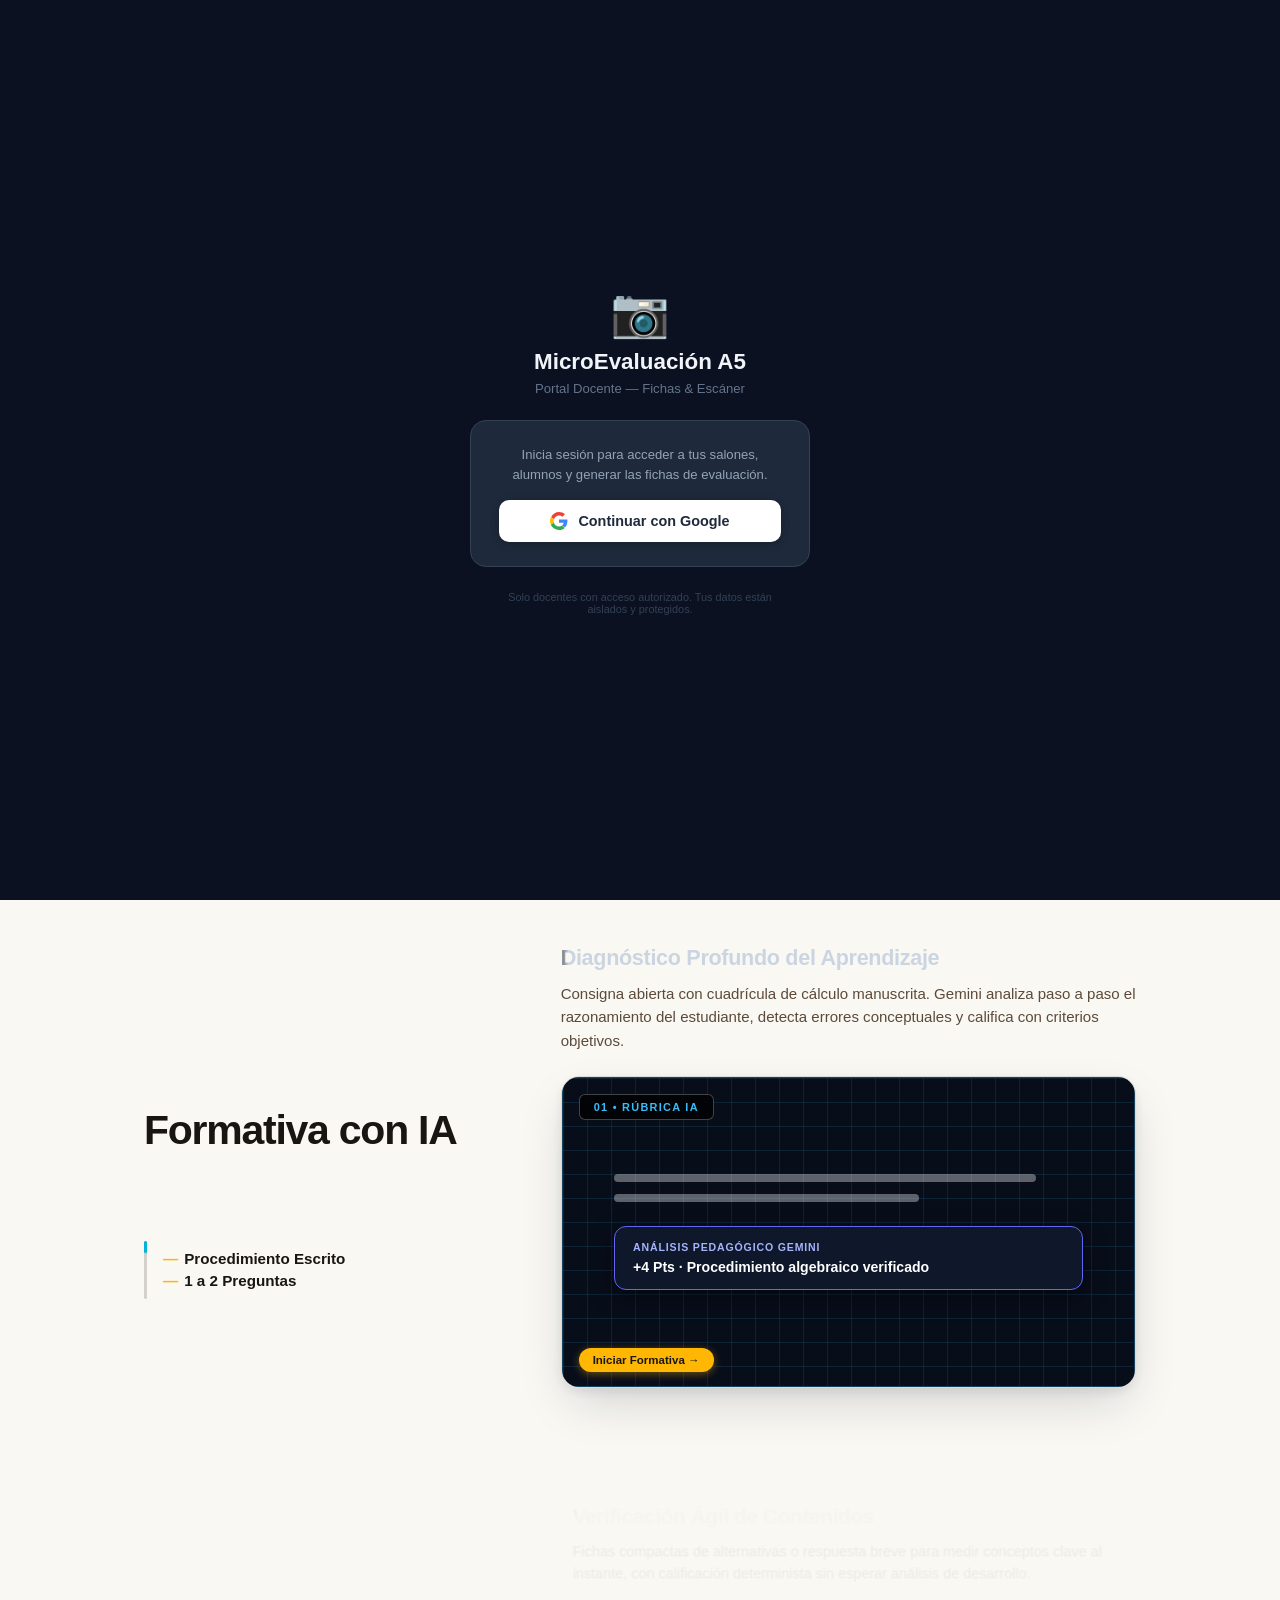
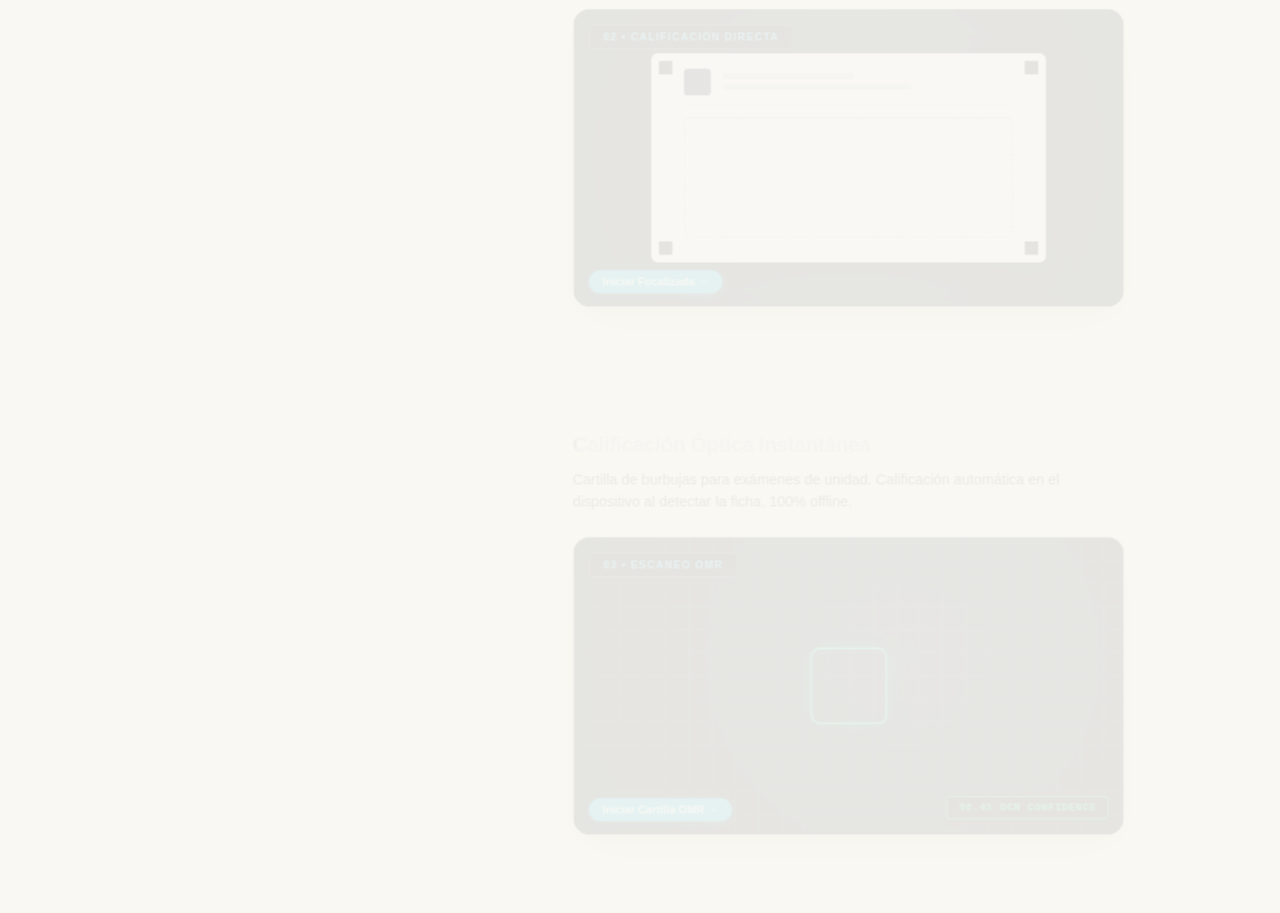
==== index.html @ 7de56920 "Add files via upload" ====
<!DOCTYPE html>
<html lang="es">

<head>
  <meta charset="UTF-8">
  <meta name="viewport" content="width=device-width, initial-scale=1.0, maximum-scale=1.0, user-scalable=no">
  <meta http-equiv="Cache-Control" content="no-cache, no-store, must-revalidate">
  <meta http-equiv="Pragma" content="no-cache">
  <meta http-equiv="Expires" content="0">
  <meta name="theme-color" content="#0f172a">
  <meta name="mobile-web-app-capable" content="yes">
  <meta name="apple-mobile-web-app-capable" content="yes">
  <meta name="apple-mobile-web-app-status-bar-style" content="black-translucent">
  <link rel="manifest" href="manifest.json">
  <link rel="icon" type="image/png" sizes="192x192" href="icon-192.png">
  <!-- Content Security Policy Hermética (Scripts 100% Locales / Self-Hosted) -->
  <meta http-equiv="Content-Security-Policy"
    content="default-src 'self' data: blob:; script-src 'self' 'unsafe-inline'; style-src 'self' 'unsafe-inline'; connect-src 'self' https://bpffczohkcpoxyhzvdru.supabase.co wss://bpffczohkcpoxyhzvdru.supabase.co https://generativelanguage.googleapis.com; img-src 'self' data: blob: https://*.googleusercontent.com https://bpffczohkcpoxyhzvdru.supabase.co; font-src 'self' data:; media-src 'self' blob:; object-src 'none'; base-uri 'self'; form-action 'self' https://accounts.google.com https://bpffczohkcpoxyhzvdru.supabase.co;">
  <title>Microevaluación Formativa A5 - Portal Docente y Escáner</title>

  <!-- MÓDULOS DE ARQUITECTURA (Librerías 100% Self-Hosted para Autonomía de Aula) -->
  <!-- Supabase JS SDK (Local) -->
  <script src="supabase.min.js"></script>
  <!-- SheetJS — lectura de Excel/CSV (Local) -->
  <script src="xlsx.full.min.js"></script>
  <!-- JSZip — compresión y descarga de fotos en ZIP (Local) -->
  <script src="jszip.min.js"></script>
  <!-- jsPDF — exportación nativa de PDF con geometría vectorial milimétrica (Local) -->
  <script src="jspdf.umd.min.js"></script>

  <!-- Animaciones y Transiciones de Scroll (GSAP 3 + ScrollTrigger 100% Local / Self-Hosted) -->
  <script src="gsap.min.js"></script>
  <script src="ScrollTrigger.min.js"></script>
  <script>
    if (typeof gsap !== 'undefined' && typeof ScrollTrigger !== 'undefined') {
      gsap.registerPlugin(ScrollTrigger);
    }
  </script>

  <script src="classroom-data.js"></script>
  <script src="classroom-bank-data.js?v=3.10.126"></script>
  <script src="classroom-session-data.js"></script>
  <script src="daily-quota.js?v=3.5.6"></script>
  <script src="supabase-client.js?v=3.10.125"></script>
  <script src="supabase-ai-service.js"></script>
  <script src="qrcode.bundle.js?v=3.0.6"></script>
  <script src="aruco.bundle.js?v=3.0.6"></script>
  <script src="jsqr.min.js?v=3.0.6"></script>
  <script src="roi-processor.js?v=3.10.127"></script>
  <script src="scanner.js?v=3.10.134"></script>
  <script src="scanner-result-modal.js"></script>
  <script src="results-manager.js?v=3.10.134"></script>
  <script src="classroom-importer.js"></script>
  <script src="classroom-roster.js"></script>
  <script src="classroom-manual-form.js"></script>
  <script src="classroom-manager.js?v=3.10.145"></script>
  <script src="bank-tools-math.js"></script>
  <script src="bank-ai-rubric.js"></script>
  <script src="bank-manager-modal.js?v=3.10.145"></script>
  <script src="bank-manager-form.js?v=3.10.145"></script>
  <script src="question-bank.js?v=3.10.86"></script>
  <script src="sim-card-layout.js"></script>
  <script src="sim-card-picker.js?v=3.10.90"></script>
  <script src="card-simulator.js?v=3.10.116"></script>
  <script src="card-builder-focalizada.js?v=3.10.127"></script>
  <script src="card-exam-builder.js?v=3.10.155"></script>
  <script src="card-formativa.js?v=3.10.19"></script>
  <script src="card-focalizada.js?v=3.10.127"></script>
  <script src="card-cartilla.js?v=3.8.9"></script>
  <script src="card-generator.js"></script>
  <script src="card-booklet-pdf.js?v=3.10.155"></script>
  <script src="card-sheets-print.js?v=3.10.148"></script>
  <script src="session-saved-manager.js?v=3.10.139"></script>
  <script src="session-summary-view.js?v=3.10.151"></script>
  <script src="session-controller.js?v=3.10.127"></script>
  <script src="app-scroll-effects.js"></script>
  <script src="app-navigation.js?v=3.10.136"></script>
  <script src="copilot-analytics.js"></script>
  <script src="copilot-ai.js"></script>
  <script src="copilot-command.js"></script>
  <script src="three.min.js"></script>
  <script src="evaluation-hologram.js?v=3.10.136"></script>

  <!-- Estilos Modulares de Microevaluación con Versionado Anti-Caché PWA -->
  <link rel="stylesheet" href="styles-core.css?v=3.10.86">
  <link rel="stylesheet" href="styles-print.css?v=3.10.155">
  <link rel="stylesheet" href="styles-scanner.css?v=3.10.152">
  <link rel="stylesheet" href="styles-hub.css?v=3.10.86">
  <link rel="stylesheet" href="styles-simulator.css?v=3.10.111">
  <link rel="stylesheet" href="styles-blueprint.css?v=3.10.151">
  <link rel="stylesheet" href="styles-copilot.css?v=3.10.145">

  <!-- Estilos críticos para barra superior, píldora de modalidad y botón INICIO (Anti-caché) -->
  <style>
    header {
      background: transparent;
      padding: 10px 16px;
      display: flex;
      justify-content: center;
      position: sticky;
      top: 0;
      z-index: 100;
      border: none;
      width: 100%;
      transition: background 0.25s cubic-bezier(0.16, 1, 0.3, 1), box-shadow 0.25s, padding 0.25s, border-color 0.25s;
    }

    header.header-dark {
      background: rgba(11, 15, 25, 0.90) !important;
      backdrop-filter: blur(14px) !important;
      -webkit-backdrop-filter: blur(14px) !important;
      border-bottom: 1px solid rgba(255, 255, 255, 0.08) !important;
    }

    header.header-dark.header-scrolled {
      background: rgba(11, 15, 25, 0.96) !important;
      backdrop-filter: blur(20px) !important;
      -webkit-backdrop-filter: blur(20px) !important;
      box-shadow: 0 4px 20px rgba(0, 0, 0, 0.45) !important;
      padding: 6px 16px !important;
      border-bottom: 1px solid rgba(255, 255, 255, 0.14) !important;
    }

    header.header-light {
      background: rgba(248, 250, 252, 0.92) !important;
      backdrop-filter: blur(14px) !important;
      -webkit-backdrop-filter: blur(14px) !important;
      border-bottom: 1px solid rgba(15, 23, 42, 0.08) !important;
    }

    header.header-light.header-scrolled {
      background: rgba(255, 255, 255, 0.97) !important;
      backdrop-filter: blur(20px) !important;
      -webkit-backdrop-filter: blur(20px) !important;
      box-shadow: 0 4px 20px rgba(15, 23, 42, 0.08) !important;
      padding: 6px 16px !important;
      border-bottom: 1px solid rgba(15, 23, 42, 0.12) !important;
    }

    .island-capsule {
      background: transparent !important;
      border: none !important;
      padding: 0 !important;
      box-shadow: none !important;
      backdrop-filter: none !important;
      -webkit-backdrop-filter: none !important;
    }

    .island-nav-item.active {
      color: #0f172a !important;
      -webkit-text-fill-color: #0f172a !important;
      background: #ffffff !important;
      border: 1px solid #e2e8f0 !important;
      border-radius: 9999px !important;
      padding: 6px 16px !important;
      font-size: 0.82rem !important;
      font-weight: 800 !important;
      box-shadow: 0 2px 8px rgba(0, 0, 0, 0.15) !important;
      display: inline-flex;
      align-items: center !important;
      gap: 6px !important;
      white-space: nowrap !important;
      line-height: 1.2 !important;
    }

    #topbar-btn-home.is-hidden,
    #topbar-btn-home[style*="none"] {
      display: none !important;
    }

    .topbar-modality-pill {
      background: #ffffff !important;
      color: #0f172a !important;
      -webkit-text-fill-color: #0f172a !important;
      border: 1px solid #e2e8f0 !important;
      border-radius: 9999px !important;
      padding: 6px 16px !important;
      font-size: 0.82rem !important;
      font-weight: 800 !important;
      letter-spacing: 0.02em !important;
      box-shadow: 0 1px 3px rgba(0, 0, 0, 0.06) !important;
      display: inline-flex !important;
      align-items: center !important;
      justify-content: center !important;
      white-space: nowrap !important;
      line-height: 1.2 !important;
      cursor: default !important;
      user-select: none !important;
      pointer-events: none !important;
    }

    /* MODO CLARO UNIFICADO PARA SALONES Y MODALES — PALETA SCANWING (Tanda 2) */
    #view-classrooms,
    #view-bank {
      background: transparent !important;
      color: #181512 !important;
    }

    #view-classrooms .teacher-panel {
      background: #FFFFFF !important;
      border: 1.5px solid #e5e3dc !important;
      border-radius: 16px !important;
      box-shadow: 0 4px 20px -2px rgba(24, 21, 18, 0.05), 0 2px 6px -1px rgba(24, 21, 18, 0.03) !important;
      color: #181512 !important;
    }

    /* PALETA MARIPOSA BIONICA (LINO CALIDO + ACENTOS AMBAR/CIAN) PARA CONFIGURACION DE FICHA */
    #view-create {
      background: #EDE8DF !important;
      color: #2B2118 !important;
    }

    #view-create .teacher-panel {
      background: #EDE8DF !important;
      border: 1.5px solid rgba(43, 33, 24, 0.16) !important;
      border-radius: 16px !important;
      box-shadow: 0 4px 20px -2px rgba(43, 33, 24, 0.06), 0 1px 3px rgba(43, 33, 24, 0.04) !important;
      color: #2B2118 !important;
    }

    /* CABECERA BANCO DE PREGUNTAS — ANTI-CACHÉ Y RESPONSIVE (1 FILA EN PC, 2 EN MÓVIL) */
    .bm-unified-header {
      padding: 10px 18px !important;
      background: #F9F8F3 !important;
      border-bottom: 1px solid #dcd8ce !important;
      display: flex !important;
      flex-direction: row !important;
      align-items: center !important;
      justify-content: space-between !important;
      gap: 12px !important;
      width: 100% !important;
      box-sizing: border-box !important;
    }

    .bm-header-group-1 {
      display: flex !important;
      flex-direction: row !important;
      align-items: center !important;
      gap: 10px !important;
      flex: 1 !important;
      min-width: 0 !important;
    }

    .bm-header-group-2 {
      display: flex !important;
      flex-direction: row !important;
      align-items: center !important;
      gap: 10px !important;
      flex-shrink: 0 !important;
      justify-content: flex-end !important;
    }

    .bm-grade-select-wrapper {
      position: relative !important;
      display: inline-flex !important;
      align-items: center !important;
      width: 165px !important;
      flex-shrink: 0 !important;
    }

    #bank-manager-grade-select {
      appearance: none !important;
      -webkit-appearance: none !important;
      background: #ffffff !important;
      border: 1.5px solid #2B2118 !important;
      border-radius: 9px !important;
      padding: 7px 30px 7px 12px !important;
      font-size: 0.82rem !important;
      font-weight: 700 !important;
      color: #18202F !important;
      cursor: pointer !important;
      outline: none !important;
      box-shadow: 0 1px 3px rgba(0, 0, 0, 0.06) !important;
      width: 100% !important;
      box-sizing: border-box !important;
    }

    .bm-select-chevron {
      position: absolute !important;
      right: 9px !important;
      top: 50% !important;
      transform: translateY(-50%) !important;
      pointer-events: none !important;
      color: #57534E !important;
      display: flex !important;
      align-items: center !important;
    }

    .bm-search-wrapper {
      position: relative !important;
      flex: 1 !important;
      min-width: 140px !important;
      display: flex !important;
      align-items: center !important;
    }

    .bm-search-icon {
      position: absolute !important;
      left: 10px !important;
      top: 50% !important;
      transform: translateY(-50%) !important;
      display: flex !important;
      align-items: center !important;
      pointer-events: none !important;
      color: #94a3b8 !important;
    }

    #bm-search-input {
      width: 100% !important;
      box-sizing: border-box !important;
      background: #ffffff !important;
      border: 1.5px solid #cbd5e1 !important;
      border-radius: 8px !important;
      padding: 6px 12px 6px 32px !important;
      font-size: 0.80rem !important;
      color: #0f172a !important;
      outline: none !important;
    }

    #btn-toggle-add-question {
      display: inline-flex !important;
      align-items: center !important;
      gap: 7px !important;
      background: #FFB703 !important;
      border: none !important;
      color: #181512 !important;
      border-radius: 9px !important;
      padding: 7px 14px !important;
      font-size: 0.80rem !important;
      font-weight: 800 !important;
      cursor: pointer !important;
      box-shadow: 0 2px 8px rgba(255, 183, 3, 0.4) !important;
      white-space: nowrap !important;
    }

    .bm-view-toggle-group {
      display: inline-flex !important;
      background: #EAE6DB !important;
      border: 1.5px solid #CFC8B8 !important;
      border-radius: 8px !important;
      padding: 2px !important;
      gap: 2px !important;
      flex-shrink: 0 !important;
    }

    .bm-view-btn {
      display: inline-flex !important;
      align-items: center !important;
      justify-content: center !important;
      width: 32px !important;
      height: 30px !important;
      border: none !important;
      border-radius: 6px !important;
      background: transparent !important;
      color: #64748B !important;
      cursor: pointer !important;
      transition: all 0.15s ease !important;
      padding: 0 !important;
    }

    .bm-view-btn:hover {
      color: #18202F !important;
      background: rgba(0, 0, 0, 0.05) !important;
    }

    .bm-view-btn.is-active {
      background: #18202F !important;
      color: #F5B82E !important;
      box-shadow: 0 1px 3px rgba(0, 0, 0, 0.2) !important;
    }

    @media (max-width: 640px) {
      .bm-unified-header {
        flex-direction: column !important;
        align-items: stretch !important;
        padding: 9px 12px !important;
        gap: 8px !important;
      }

      .bm-header-group-1 {
        width: 100% !important;
        max-width: 100% !important;
        display: flex !important;
        flex-direction: row !important;
        align-items: center !important;
        justify-content: space-between !important;
        gap: 8px !important;
      }

      .bm-grade-select-wrapper {
        width: 48% !important;
        max-width: 48% !important;
        flex-shrink: 0 !important;
      }

      .bm-search-wrapper {
        flex: 1 !important;
        min-width: 0 !important;
      }

      .bm-header-group-2 {
        width: 100% !important;
        display: flex !important;
        flex-direction: row !important;
        align-items: center !important;
        justify-content: space-between !important;
        gap: 8px !important;
      }

      #btn-toggle-add-question {
        flex: 1 !important;
        justify-content: center !important;
        padding: 7px 10px !important;
        font-size: 0.76rem !important;
      }

      .bm-view-toggle-group {
        flex-shrink: 0 !important;
      }

      /* Presentación completa y compacta — acciones columna derecha en móvil */
      .bm-full-btn-label {
        display: none !important;
      }

      .bm-full-btn-mobile {
        display: inline !important;
      }

      /* En sesión: ocultar ícono SVG, mostrar solo "S1" */
      .bm-full-btn-icon {
        display: none !important;
      }

      .bm-session-link-btn {
        padding: 4px 6px !important;
        font-size: 0.70rem !important;
        min-width: 26px !important;
        justify-content: center !important;
      }

      /* Modal de Redactar Pregunta en Ficha Dinámica (OMR): 1 columna de 4 filas en móvil */
      #sim-options-grid,
      #sim-consolidated-options {
        grid-template-columns: 1fr !important;
      }
    }

    @media (min-width: 641px) {
      .bm-full-btn-mobile {
        display: none !important;
      }
    }

    #view-create #step-classroom,
    #view-create #step-eval-type,
    #view-create .sim-step-row {
      border-bottom: 1.5px solid rgba(43, 33, 24, 0.22) !important;
    }

    #view-create #step-classroom label,
    #view-create #step-eval-type label {
      color: #2B2118 !important;
      font-weight: 800 !important;
      letter-spacing: 0.05em !important;
    }

    #view-create .form-control {
      background: #F8F6F0 !important;
      border: 1.5px solid #2B2118 !important;
      color: #2B2118 !important;
      font-weight: 700 !important;
      border-radius: 10px !important;
    }

    #view-create .form-control:focus {
      outline: none !important;
      border-color: #00B4D8 !important;
      box-shadow: 0 0 0 3px rgba(0, 180, 216, 0.25) !important;
    }

    #view-create .form-control option {
      background: #F8F6F0 !important;
      color: #2B2118 !important;
    }

    #view-create .btn-dashed-action {
      background: #F8F6F0 !important;
      border: 1.5px dashed #2B2118 !important;
      color: #2B2118 !important;
      font-weight: 700 !important;
      box-shadow: 0 1px 3px rgba(43, 33, 24, 0.04) !important;
    }

    #view-create .btn-dashed-action:hover {
      background: #FFFFFF !important;
      border-color: #00B4D8 !important;
      color: #00B4D8 !important;
      box-shadow: 0 2px 6px rgba(0, 180, 216, 0.2) !important;
    }

    #view-create #classroom-actions-group span {
      color: #5C4D3C !important;
    }

    #view-create #classroom-actions-group strong {
      color: #2B2118 !important;
    }

    #view-create .sim-toolbar {
      background: #E5DFD3 !important;
      border: 1.5px solid rgba(43, 33, 24, 0.15) !important;
      border-radius: 12px !important;
    }

    #view-create .sim-toolbar span {
      color: #2B2118 !important;
      font-weight: 700 !important;
    }

    #view-create .sim-pill-btn {
      background: #F8F6F0 !important;
      border: 1.5px solid #D8D2C4 !important;
      color: #5C4D3C !important;
      font-weight: 700 !important;
      box-shadow: 0 1px 2px rgba(43, 33, 24, 0.04) !important;
    }

    #view-create .sim-pill-btn:hover:not(:disabled) {
      border-color: #00B4D8 !important;
      color: #00B4D8 !important;
      background: #FFFFFF !important;
    }

    /* Pastilla activa Rama 1 (Cian escamas de mariposa) */
    #view-create .sim-pill-btn.active {
      background: #00B4D8 !important;
      border-color: #2B2118 !important;
      color: #FFFFFF !important;
      font-weight: 800 !important;
      box-shadow: 0 2px 8px rgba(0, 180, 216, 0.35) !important;
    }

    /* Pastilla activa Rama 2 (Ámbar dorado ocelos de mariposa) */
    #view-create .sim-pill-btn.active-emerald {
      background: #FFB703 !important;
      border-color: #2B2118 !important;
      color: #2B2118 !important;
      font-weight: 800 !important;
      box-shadow: 0 2px 8px rgba(255, 183, 3, 0.35) !important;
    }

    /* Badge de formato sobre la ficha */
    #view-create .sim-format-badge {
      background: rgba(0, 180, 216, 0.15) !important;
      color: #026A81 !important;
      border: 1.5px solid #00B4D8 !important;
      box-shadow: none !important;
      font-weight: 800 !important;
    }

    /* Viewport de la ficha (El escenario lino donde descansa la hoja física) */
    #view-create .sim-card-viewport {
      background: #E5DFD3 !important;
      border: 1.5px solid #D8D2C4 !important;
      box-shadow: inset 0 2px 8px rgba(43, 33, 24, 0.06) !important;
      border-radius: 12px !important;
    }

    /* Botón de Confirmación */
    #view-create #sim-btn-confirm {
      background: linear-gradient(135deg, #00B4D8, #0077B6) !important;
      border: 1.5px solid #2B2118 !important;
      color: #FFFFFF !important;
      font-weight: 800 !important;
      box-shadow: 0 4px 14px rgba(0, 180, 216, 0.3) !important;
      transition: all 0.2s ease !important;
    }

    #view-create #sim-btn-confirm:hover {
      background: linear-gradient(135deg, #48CAE4, #00B4D8) !important;
      box-shadow: 0 6px 20px rgba(0, 180, 216, 0.45) !important;
      transform: translateY(-1px) !important;
    }

    /* Rama 3: Builder de Cartilla */
    #view-create #branch-3-options,
    #view-create #manual-classroom-form {
      background: #E5DFD3 !important;
      border: 1.5px solid #D8D2C4 !important;
      border-radius: 12px !important;
    }

    #view-create #branch-3-options span,
    #view-create #manual-classroom-form label,
    #view-create #manual-classroom-form p {
      color: #5C4D3C !important;
    }

    #view-create #manual-form-title {
      color: #2B2118 !important;
      font-weight: 800 !important;
    }

    #view-create .btn-r3-qcount {
      background: #F8F6F0 !important;
      border: 1.5px solid #D8D2C4 !important;
      color: #2B2118 !important;
      font-weight: 700 !important;
    }

    #view-create .btn-r3-qcount.active {
      background: #00B4D8 !important;
      border-color: #2B2118 !important;
      color: #FFFFFF !important;
      font-weight: 800 !important;
    }

    #step-classroom,
    #step-eval-type,
    #step-new-form,
    #step-summary {
      border-bottom: 1px solid #e5e3dc !important;
    }

    .form-control {
      background: #FFFFFF !important;
      border: 1.5px solid #dcd8ce !important;
      color: #181512 !important;
      border-radius: 10px !important;
    }

    .form-control:focus {
      outline: none !important;
      border-color: #00B4D8 !important;
      box-shadow: 0 0 0 3px rgba(0, 180, 216, 0.18) !important;
    }

    .form-control option {
      background: #FFFFFF !important;
      color: #181512 !important;
    }

    .btn-dashed-action {
      background: #FFFFFF !important;
      border: 1.5px dashed #dcd8ce !important;
      color: #57534e !important;
      box-shadow: 0 1px 3px rgba(24, 21, 18, 0.04) !important;
    }

    .btn-dashed-action:hover {
      background: #F9F8F3 !important;
      border-color: #00B4D8 !important;
      color: #00B4D8 !important;
      box-shadow: 0 2px 6px rgba(0, 180, 216, 0.15) !important;
    }

    .sim-toolbar {
      background: #F9F8F3 !important;
      border: 1px solid #e5e3dc !important;
    }

    .sim-toolbar span {
      color: #57534e !important;
    }

    .sim-pill-btn {
      background: #FFFFFF !important;
      border: 1.5px solid #dcd8ce !important;
      color: #57534e !important;
      box-shadow: 0 1px 2px rgba(24, 21, 18, 0.04) !important;
      display: inline-flex !important;
      align-items: center !important;
      gap: 6px !important;
    }

    .sim-pill-btn:hover:not(:disabled) {
      border-color: #00B4D8 !important;
      color: #181512 !important;
      background: #f0fdf4 !important;
    }

    .sim-pill-btn.active {
      background: #e0f7fa !important;
      border-color: #00B4D8 !important;
      color: #007791 !important;
      font-weight: 800 !important;
    }

    .sim-pill-btn.active-emerald {
      background: #fff8e1 !important;
      border-color: #FFB703 !important;
      color: #b45309 !important;
      font-weight: 800 !important;
    }

    .sim-card-viewport {
      background: #F9F8F3 !important;
      border: 1.5px solid #e5e3dc !important;
      box-shadow: inset 0 2px 8px rgba(24, 21, 18, 0.04) !important;
    }

    .sim-format-badge {
      background: #e0f7fa !important;
      color: #007791 !important;
      border: 1px solid #b2ebf2 !important;
      box-shadow: none !important;
    }

    #branch-3-options,
    #manual-classroom-form {
      background: #F9F8F3 !important;
      border: 1.5px solid #e5e3dc !important;
      border-radius: 12px !important;
    }

    #branch-3-options span,
    #manual-classroom-form label,
    #manual-classroom-form p {
      color: #57534e !important;
    }

    #manual-form-title {
      color: #181512 !important;
    }

    .btn-r3-qcount {
      background: #FFFFFF;
      border: 1px solid #dcd8ce;
      color: #57534e;
    }

    .btn-r3-qcount.active {
      background: #e0f7fa !important;
      border-color: #00B4D8 !important;
      color: #007791 !important;
    }

    #step-new-form>div>div {
      background: #F9F8F3 !important;
      border-color: #e5e3dc !important;
    }

    #new-form-title,
    #step-eval-type label,
    #summary-header-mode-title {
      color: #181512 !important;
    }

    #new-form-subtitle,
    #summary-header-mode-subtitle {
      color: #78716c !important;
    }

    #step-summary>div:nth-child(2) {
      background: #FFFFFF !important;
      border: 1.5px solid #e5e3dc !important;
      box-shadow: 0 4px 16px rgba(24, 21, 18, 0.05) !important;
    }

    #summary-prompt {
      color: #181512 !important;
    }

    #btn-change-eval {
      background: #FFFFFF !important;
      border: 1.5px solid #dcd8ce !important;
      color: #44403c !important;
    }

    #btn-change-eval:hover {
      background: #F9F8F3 !important;
      color: #181512 !important;
    }

    /* Modal de Sesiones Guardadas, Banco de Preguntas, Resultados y Picker — Paleta Mariposa */
    #saved-sessions-modal>div,
    #bank-manager-modal>div,
    #results-modal>div,
    #modal-sim-picker>div {
      background: #F8F6F0 !important;
      border: 1.5px solid #2B2118 !important;
      box-shadow: 0 20px 45px -10px rgba(43, 33, 24, 0.3) !important;
      color: #2B2118 !important;
    }

    #saved-sessions-modal>div>div:first-child,
    #bank-manager-modal>div>div:first-child,
    #results-modal>div>div:first-child,
    #modal-sim-picker>div>div:first-child {
      background: #EDE8DF !important;
      border-bottom: 1.5px solid rgba(43, 33, 24, 0.15) !important;
    }

    #saved-sessions-modal h3,
    #saved-sessions-modal h4,
    #bank-manager-modal h3,
    #bank-manager-modal h4,
    #results-modal h3,
    #results-modal h4 {
      color: #181512 !important;
    }

    @media (max-width: 600px) {
      header {
        padding: 8px 12px !important;
      }

      header.header-scrolled {
        padding: 5px 10px !important;
      }

      .island-topbar {
        gap: 8px !important;
      }

      .topbar-modality-pill {
        padding: 5px 10px !important;
        font-size: 0.75rem !important;
        max-width: 155px !important;
        overflow: hidden !important;
        text-overflow: ellipsis !important;
      }

      .island-nav-item.active {
        padding: 5px 10px !important;
        font-size: 0.75rem !important;
      }
    }

    /* Control de Sesión Visible en PC y Celular: Fondo plano estático idéntico al móvil */
    .session-fluid-stage,
    .saved-sessions-fluid-stage {
      display: none !important;
    }

    body.has-active-split,
    #view-create:has(.active-split),
    #view-create.has-active-split,
    body.has-active-split #view-create,
    #view-saved-sessions {
      background-color: var(--bg-paper, #F9F8F3) !important;
    }

    /* Regla Crítica Inmediata Anti-Caché: Control de Sesión Visible en Celular */
    @media screen and (max-width: 900px) {

      .summary-split-layout.active-split {
        display: flex !important;
        flex-direction: column !important;
        position: relative !important;
        z-index: 5 !important;
        width: 100% !important;
      }

      .summary-sticky-sidebar {
        position: relative !important;
        z-index: 10 !important;
        width: 100% !important;
        max-height: none !important;
        overflow-y: visible !important;
        display: flex !important;
      }

      .summary-sidebar-panel {
        position: relative !important;
        z-index: 10 !important;
        width: 100% !important;
        display: flex !important;
        box-sizing: border-box !important;
      }
    }
  </style>
</head>

<body>
  <!-- Banner de Guardrail de Dependencias (Guardrail 1) -->
  <div id="dependency-error-banner"
    style="display:none; background:#b91c1c; color:#ffffff; padding:12px 16px; font-weight:600; font-size:0.85rem; text-align:center; position:fixed; top:0; left:0; right:0; z-index:9999;">
  </div>

  <!-- Cabecera de la App: Dynamic Island Flotante -->
  <header class="header-light">
    <div class="island-topbar">

      <!-- Botones Principales de Navegación en Barra Superior (Solo Íconos) -->
      <div class="topbar-nav-buttons" id="topbar-main-actions">
        <button type="button" class="topbar-nav-btn" onclick="openFlow('classrooms')" title="Salones y Alumnos"
          aria-label="Salones y Alumnos">
          <div class="strip-card-icon icon-sky">
            <svg width="19" height="19" viewBox="0 0 24 24" fill="none" stroke="currentColor" stroke-width="2.2">
              <path d="M17 21v-2a4 4 0 0 0-4-4H5a4 4 0 0 0-4 4v2" />
              <circle cx="9" cy="7" r="4" />
              <path d="M23 21v-2a4 4 0 0 0-3-3.87" />
            </svg>
          </div>
        </button>

        <button type="button" class="topbar-nav-btn" onclick="openFlow('bank')" title="Banco de Preguntas"
          aria-label="Banco de Preguntas">
          <div class="strip-card-icon icon-indigo">
            <svg width="19" height="19" viewBox="0 0 24 24" fill="none" stroke="currentColor" stroke-width="2.2">
              <path d="M4 19.5A2.5 2.5 0 0 1 6.5 17H20" />
              <path d="M6.5 2H20v20H6.5A2.5 2.5 0 0 1 4 19.5v-15A2.5 2.5 0 0 1 6.5 2z" />
            </svg>
          </div>
        </button>

        <button type="button" class="topbar-nav-btn" onclick="openFlow('saved-sessions')" title="Sesiones"
          aria-label="Sesiones">
          <div class="strip-card-icon icon-amber">
            <svg width="19" height="19" viewBox="0 0 24 24" fill="none" stroke="currentColor" stroke-width="2.2">
              <path d="M22 19a2 2 0 0 1-2 2H4a2 2 0 0 1-2-2V5a2 2 0 0 1 2-2h5l2 3h9a2 2 0 0 1 2 2z" />
            </svg>
          </div>
          <span id="hub-saved-sessions-badge" class="nav-count-badge" style="display:none;">0/8</span>
        </button>
      </div>

      <!-- Título de Modalidad (Visible solo al entrar a un flujo secundario como wizard o salones) -->
      <div class="island-brand" id="topbar-island-brand" style="display:none;">
        <span class="island-brand-title topbar-modality-pill" id="topbar-app-title" style="display:none;"></span>
      </div>

      <!-- Cápsula Oscura Flotante al Centro (Estilo Imagen 1 AIROBOTS) -->
      <div class="island-capsule">
        <nav class="island-nav">
          <button type="button" id="topbar-btn-home" class="island-nav-item active is-hidden" onclick="goHomeHub()"
            style="display:none !important;">
            <svg width="14" height="14" viewBox="0 0 24 24" fill="none" stroke="currentColor" stroke-width="2">
              <path d="M3 9l9-7 9 7v11a2 2 0 0 1-2 2H5a2 2 0 0 1-2-2z" />
            </svg>
            <span>INICIO</span>
          </button>
        </nav>
      </div>

      <!-- Acciones de Cabecera Derecha: Pantalla Completa + Linterna + Avatar -->
      <div class="island-actions">
        <button class="island-icon-btn" id="btn-fullscreen" onclick="toggleFullscreen()" title="Pantalla completa"
          style="display:none;">⛶</button>
        <button class="island-icon-btn" id="btn-torch" onclick="toggleTorch()" title="Encender linterna"
          style="display:none;">🔦</button>

        <!-- Menú de Usuario (Avatar circular) -->
        <div id="user-menu-wrap" style="display:none; position:relative;">
          <button id="btn-user-avatar" type="button" onclick="toggleUserMenu(event)" title="Mi perfil"
            class="island-avatar-btn">
            <img id="user-avatar" src="" alt="Docente" class="island-avatar-img">
          </button>

          <!-- Dropdown Flotante Mejorado -->
          <div id="user-menu-dropdown" class="island-dropdown"
            style="display:none; min-width:240px; padding:14px; background:#FFFFFF; border:1.5px solid #2B2118; border-radius:16px; box-shadow:0 12px 30px rgba(43,33,24,0.18);">
            <!-- Perfil del Docente -->
            <div
              style="display:flex; align-items:center; gap:10px; margin-bottom:12px; padding-bottom:10px; border-bottom:1px solid #E2E8F0;">
              <img id="user-menu-avatar-large" src="" alt="Avatar"
                style="width:40px; height:40px; border-radius:50%; object-fit:cover; border:2px solid #0284C7; background:#F8FAFC; flex-shrink:0;">
              <div style="min-width:0; flex:1;">
                <div id="user-name"
                  style="font-size:0.86rem; font-weight:800; color:#181512; overflow:hidden; text-overflow:ellipsis; white-space:nowrap; line-height:1.25;">
                  Docente</div>
                <div id="user-email"
                  style="font-size:0.72rem; color:#64748B; overflow:hidden; text-overflow:ellipsis; white-space:nowrap; margin-top:2px;">
                </div>
              </div>
            </div>

            <!-- Apartado Informativo: Métricas de la Cuenta -->
            <div
              style="background:#FAF8F5; border:1px solid #DCD8CE; border-radius:10px; padding:9px 10px; margin-bottom:10px;">
              <div
                style="font-size:0.65rem; font-weight:800; color:#64748B; text-transform:uppercase; letter-spacing:0.04em; margin-bottom:6px; display:flex; align-items:center; gap:4px;">
                <span>📊</span><span>Estado de la cuenta</span>
              </div>
              <div style="display:grid; grid-template-columns:1fr 1fr 1fr; gap:6px; text-align:center;">
                <div style="background:#FFFFFF; border:1px solid #E2E8F0; border-radius:8px; padding:6px 2px;">
                  <div id="user-stat-sessions"
                    style="font-size:0.86rem; font-weight:900; color:#0284C7; line-height:1.1;">0 / 8</div>
                  <div style="font-size:0.60rem; font-weight:700; color:#64748B; margin-top:2px;">Sesiones</div>
                </div>
                <div style="background:#FFFFFF; border:1px solid #E2E8F0; border-radius:8px; padding:6px 2px;">
                  <div id="user-stat-questions"
                    style="font-size:0.86rem; font-weight:900; color:#D97706; line-height:1.1;">0 / 50</div>
                  <div style="font-size:0.60rem; font-weight:700; color:#64748B; margin-top:2px;">Banco</div>
                </div>
                <div style="background:#FFFFFF; border:1px solid #E2E8F0; border-radius:8px; padding:6px 2px;">
                  <div id="user-stat-classrooms"
                    style="font-size:0.86rem; font-weight:900; color:#15803D; line-height:1.1;">0</div>
                  <div style="font-size:0.60rem; font-weight:700; color:#64748B; margin-top:2px;">Salones</div>
                </div>
              </div>
            </div>

            <!-- Botón Pantalla Completa Dentro del Menú -->
            <button type="button" id="btn-fullscreen-menu" onclick="toggleFullscreen()"
              style="width:100%; display:flex; align-items:center; justify-content:center; gap:8px; background:#F1F5F9; border:1px solid #CBD5E1; color:#1E293B; border-radius:8px; padding:8px 12px; font-size:0.78rem; font-weight:700; cursor:pointer; transition:all 0.15s; margin-bottom:8px;">
              <span class="fs-icon" style="font-size:1rem; line-height:1;">⛶</span>
              <span class="fs-text">Pantalla completa</span>
            </button>

            <!-- Versión de la Aplicación -->
            <div id="user-menu-version"
              style="font-size:0.72rem; color:#94A3B8; font-weight:600; text-align:center; padding:4px 0 8px;">
              Versión <span id="user-profile-version-tag">v3.10.152</span>
            </div>

            <!-- Botón Salir -->
            <button type="button" onclick="closeUserMenu(); handleSignOut();" class="island-btn-logout">
              ↪ Salir
            </button>
          </div>
        </div>
      </div>

    </div>
  </header>

  <!-- ════════════════════════════════════════════════════════ -->
  <!-- OVERLAY DE LOGIN — cubre toda la app mientras no hay    -->
  <!-- sesión de Google activa                                 -->
  <!-- ════════════════════════════════════════════════════════ -->
  <div id="login-overlay"
    style="position:fixed; inset:0; z-index:10000; background:#0b1120; display:flex; flex-direction:column; align-items:center; justify-content:center; gap:24px; padding:32px;">

    <div style="text-align:center;">
      <div style="font-size:3rem; margin-bottom:8px;">📷</div>
      <h2 style="color:#f1f5f9; font-size:1.4rem; font-weight:800; margin:0;">MicroEvaluación A5</h2>
      <p style="color:#64748b; font-size:0.82rem; margin:6px 0 0;">Portal Docente — Fichas &amp; Escáner</p>
    </div>

    <div
      style="background:#1e293b; border:1px solid #334155; border-radius:16px; padding:24px 28px; width:100%; max-width:340px; display:flex; flex-direction:column; gap:16px; text-align:center;">
      <p style="color:#94a3b8; font-size:0.82rem; margin:0; line-height:1.5;">
        Inicia sesión para acceder a tus salones, alumnos y generar las fichas de evaluación.
      </p>
      <div id="login-inactivity-notice"
        style="display:none; background:#0f172a; border:1px solid #f59e0b; border-radius:8px; padding:8px 12px; color:#fde68a; font-size:0.78rem; font-weight:700;">
        Cerrado por inactividad.</div>
      <button id="btn-google-login" onclick="handleSignIn()"
        style="display:flex; align-items:center; justify-content:center; gap:10px; background:#fff; border:none; border-radius:10px; padding:12px 20px; font-size:0.9rem; font-weight:700; color:#1e293b; cursor:pointer; box-shadow:0 2px 8px #0004; transition:opacity 0.2s;">
        <svg width="18" height="18" viewBox="0 0 48 48">
          <path fill="#EA4335"
            d="M24 9.5c3.5 0 6.6 1.2 9 3.2l6.7-6.7C35.6 2.4 30.2 0 24 0 14.7 0 6.9 5.5 3 13.6l7.8 6c1.8-5.4 6.8-10.1 13.2-10.1z" />
          <path fill="#4285F4"
            d="M46.5 24.5c0-1.6-.1-3.1-.4-4.5H24v8.5h12.7c-.6 3-2.3 5.5-4.8 7.2l7.5 5.8c4.4-4.1 7.1-10.1 7.1-17z" />
          <path fill="#FBBC05"
            d="M10.8 28.6A14.5 14.5 0 0 1 9.5 24c0-1.6.3-3.1.8-4.6l-7.8-6A24 24 0 0 0 0 24c0 3.9.9 7.5 2.5 10.8l8.3-6.2z" />
          <path fill="#34A853"
            d="M24 48c6.2 0 11.4-2 15.2-5.5l-7.5-5.8c-2 1.4-4.6 2.2-7.7 2.2-6.4 0-11.8-4.3-13.7-10.2l-8.3 6.2C6.8 42.4 14.7 48 24 48z" />
        </svg>
        Continuar con Google
      </button>
      <p id="login-error" style="display:none; color:#f87171; font-size:0.76rem; margin:0;"></p>
    </div>

    <p style="color:#334155; font-size:0.68rem; text-align:center; max-width:280px;">
      Solo docentes con acceso autorizado. Tus datos están aislados y protegidos.
    </p>
  </div>

  <!-- Pestañas de Navegación Unificada (Ocultas: acceso exclusivo por Ir al Escáner y Resultados) -->
  <div class="tab-bar" style="display:none;">
    <button id="tab-btn-create" class="tab-btn active" onclick="switchTab('create')">
      <span>📝 1. Preparar fichas</span>
    </button>
    <button id="tab-btn-scan" class="tab-btn" onclick="switchTab('scan')">
      <span>📷 2. Escáner de Aula</span>
      <span class="tab-badge" id="nav-students-badge">10 Alumnos</span>
    </button>
  </div>

  <!-- ========================================================= -->
  <!-- VISTA 0: PANTALLA DE INICIO (HUB PRINCIPAL — OPCIÓN B)     -->
  <!-- ========================================================= -->
  <div id="view-hub" class="view-content active">

    <!-- 1. HÉROE PRINCIPAL: EVA CENTRADO CON FICHA ARUCO TRANSLÚCIDA DETRÁS -->
    <div class="cyber-hub-container">
      <div class="hero-center-stage">

        <!-- Capa de Fondo: Ficha ArUco semitransparente con láser animado detrás del texto -->
        <div class="hero-backdrop-sheet">
          <div class="ghost-stage-sheet">
            <div class="cyber-laser-beam"></div>
            <div class="cyber-aruco-marker aruco-tl"></div>
            <div class="cyber-aruco-marker aruco-tr"></div>
            <div class="cyber-aruco-marker aruco-bl"></div>
            <div class="cyber-aruco-marker aruco-br"></div>
            <div class="ghost-sheet-wireframe">
              <div class="wireframe-qr"></div>
              <div class="wireframe-lines">
                <div class="wf-line l-long"></div>
                <div class="wf-line l-med"></div>
              </div>
              <div class="wireframe-grid"></div>
            </div>
          </div>
        </div>

        <!-- Capa Frontal: EVA Título y Subtítulo Centrados -->
        <div class="hero-front-content">
          <h1 class="eva-hero-title">EVA</h1>
          <p class="eva-hero-subtitle">Evaluación Formativa y Escaneo de alta velocidad</p>

          <!-- Copilot Command Bar: Fase 1 Barra Inteligente & Chat -->
          <div id="copilot-command-stage" class="copilot-stage">
            <div class="copilot-input-wrapper">
              <div class="copilot-input-icon">
                <svg width="20" height="20" viewBox="0 0 24 24" fill="none" stroke="#0284c7" stroke-width="2.2"
                  stroke-linecap="round" stroke-linejoin="round">
                  <path d="M21 15a2 2 0 0 1-2 2H7l-4 4V5a2 2 0 0 1 2-2h14a2 2 0 0 1 2 2z"></path>
                </svg>
              </div>
              <input type="text" id="copilot-input" class="copilot-input" placeholder="Escribe aquí tu consulta"
                autocomplete="off">
              <button type="button" id="copilot-submit-btn" class="copilot-submit-btn" title="Enviar consulta"
                aria-label="Enviar">
                <svg width="18" height="18" viewBox="0 0 24 24" fill="none" stroke="currentColor" stroke-width="2.4"
                  stroke-linecap="round" stroke-linejoin="round">
                  <line x1="22" y1="2" x2="11" y2="13"></line>
                  <polygon points="22 2 15 22 11 13 2 9 22 2"></polygon>
                </svg>
              </button>
            </div>

            <!-- Chips de sugerencias inteligentes para EVA -->
            <div class="copilot-quick-chips" id="copilot-quick-chips">
              <button type="button" class="copilot-chip" onclick="CopilotCommand.renderComparativeTable()"><svg
                  width="15" height="15" viewBox="0 0 24 24" fill="none" stroke="currentColor" stroke-width="2.2"
                  stroke-linecap="round" stroke-linejoin="round">
                  <line x1="18" y1="20" x2="18" y2="10" />
                  <line x1="12" y1="20" x2="12" y2="4" />
                  <line x1="6" y1="20" x2="6" y2="14" />
                </svg> Cuadro Comparativo</button>
              <button type="button" class="copilot-chip" onclick="CopilotCommand.handleGenerateSession()"><svg
                  width="15" height="15" viewBox="0 0 24 24" fill="none" stroke="currentColor" stroke-width="2.2"
                  stroke-linecap="round" stroke-linejoin="round">
                  <polygon points="13 2 3 14 12 14 11 22 21 10 12 10 13 2" />
                </svg> Generar sesión</button>
              <button type="button" class="copilot-chip" onclick="CopilotCommand.startCreateQuestionFlow()"><svg
                  width="15" height="15" viewBox="0 0 24 24" fill="none" stroke="currentColor" stroke-width="2.2"
                  stroke-linecap="round" stroke-linejoin="round">
                  <path d="M12 2l2.4 7.4H22l-6.2 4.5 2.4 7.4L12 17l-6.2 4.3 2.4-7.4L2 9.4h7.6z" />
                </svg> Crear Pregunta IA</button>
            </div>

            <!-- Panel de diálogo interactivo desplegable -->
            <div id="copilot-chat-drawer" class="copilot-chat-drawer" style="display: none;">
              <div class="copilot-chat-header">
                <div class="copilot-chat-title">
                  <span class="copilot-status-dot"></span>
                  <span>Asistente EVA</span>
                </div>
                <div class="copilot-chat-actions">
                  <button type="button" class="copilot-header-btn" onclick="CopilotCommand.clearChat()"
                    title="Limpiar conversación">
                    <svg width="14" height="14" viewBox="0 0 24 24" fill="none" stroke="currentColor" stroke-width="2">
                      <polyline points="3 6 5 6 21 6"></polyline>
                      <path d="M19 6v14a2 2 0 0 1-2 2H7a2 2 0 0 1-2-2V6m3 0V4a2 2 0 0 1 2-2h4a2 2 0 0 1 2 2v2"></path>
                    </svg>
                  </button>
                  <button type="button" class="copilot-header-btn" onclick="CopilotCommand.toggleChat(false)"
                    title="Minimizar">✕</button>
                </div>
              </div>
              <div id="copilot-messages" class="copilot-messages">
                <!-- Mensajes dinámicos aquí -->
              </div>
              <!-- Caja de texto libre dentro del chat drawer -->
              <div class="copilot-drawer-input-area">
                <input type="text" id="copilot-drawer-input" class="copilot-drawer-input"
                  placeholder="Escribe aquí tu consulta..." autocomplete="off">
                <button type="button" id="copilot-drawer-submit" class="copilot-drawer-submit-btn" title="Enviar"
                  aria-label="Enviar">
                  <svg width="16" height="16" viewBox="0 0 24 24" fill="none" stroke="currentColor" stroke-width="2.4"
                    stroke-linecap="round" stroke-linejoin="round">
                    <line x1="22" y1="2" x2="11" y2="13"></line>
                    <polygon points="22 2 15 22 11 13 2 9 22 2"></polygon>
                  </svg>
                </button>
              </div>
            </div>
          </div>
        </div>

      </div>

      <!-- Indicador Scroll Down -->
      <div class="hub-scroll-down" onclick="scrollToHubStage()" title="Desliza para ver el flujo">
        <span>Desliza</span>
        <svg class="hub-scroll-icon" width="16" height="20" viewBox="0 0 24 24" fill="none" stroke="currentColor"
          stroke-width="2.5" stroke-linecap="round" stroke-linejoin="round">
          <line x1="12" y1="5" x2="12" y2="19"></line>
          <polyline points="19 12 12 19 5 12"></polyline>
        </svg>
        <span>para explorar</span>
      </div>
    </div>

    <!-- 3. ESCENARIO FIJADO INTERACTIVO (PINNED STAGE - MODELO REA CON LAS 3 MODALIDADES) -->
    <section id="target-section">
      <!-- Columna Izquierda Anclada -->
      <div class="head">
        <div class="head-titles-wrapper">
          <div class="stage-head-info" id="stage-head-1" onclick="openBranchFlow('rama1')" role="button" tabindex="0"
            style="cursor:pointer;" title="Clic para iniciar Formativa con IA">
            <h2 class="h1">Formativa con IA</h2>
            <span class="category-subtitle" style="display:none;">1 a 2 Preguntas</span>
          </div>
          <div class="stage-head-info" id="stage-head-2" onclick="openBranchFlow('rama2')" role="button" tabindex="0"
            style="cursor:pointer;" title="Clic para iniciar Focalizada en la Respuesta">
            <h2 class="h1">Focalizada en la Respuesta</h2>
            <span class="category-subtitle" style="display:none;">1 a 5 Preguntas</span>
          </div>
          <div class="stage-head-info" id="stage-head-3" onclick="openBranchFlow('rama3')" role="button" tabindex="0"
            style="cursor:pointer;" title="Clic para iniciar Cartilla OMR">
            <h2 class="h1">Cartilla OMR</h2>
            <span class="category-subtitle" style="display:none;">6 a 20 Preguntas</span>
          </div>
        </div>

        <div class="progress">
          <div class="bar desktop-vertical" id="target-progress-bar">
            <div class="loaded"></div>
          </div>
          <div class="progress-dot"></div>
          <div class="steps-container">
            <div class="steps">
              <div class="step-item-wrap">
                <div class="step-line"><span class="step-dash">—</span><span class="step-text">Procedimiento
                    Escrito</span></div>
                <div class="step-line"><span class="step-dash">—</span><span class="step-text">1 a 2 Preguntas</span>
                </div>
              </div>
              <div class="step-item-wrap">
                <div class="step-line"><span class="step-dash">—</span><span class="step-text">Alternativas y Clave
                    Directa</span></div>
                <div class="step-line"><span class="step-dash">—</span><span class="step-text">1 a 5 Preguntas</span>
                </div>
              </div>
              <div class="step-item-wrap">
                <div class="step-line"><span class="step-dash">—</span><span class="step-text">Burbujas de
                    Respuesta</span></div>
                <div class="step-line"><span class="step-dash">—</span><span class="step-text">6 a 20 Preguntas</span>
                </div>
              </div>
            </div>
          </div>
        </div>
      </div>

      <!-- Columna Derecha Transformable en Pantalla -->
      <div class="target-stage">
        <div class="list">

          <!-- Stage Item 1: Formativa con IA -->
          <div class="item" data-step="1">
            <div class="mobile-stage-header" onclick="openBranchFlow('rama1')" role="button" tabindex="0"
              style="cursor:pointer;" title="Clic para iniciar Formativa con IA">
              <h3 class="mobile-stage-title">Formativa con IA</h3>
              <div class="mobile-stage-badges">
                <span class="mobile-badge-range">1 a 2 Preguntas</span>
                <span class="mobile-badge-format">Procedimiento Escrito</span>
              </div>
            </div>
            <div class="item-text">
              <p class="item-title">Diagnóstico Profundo del Aprendizaje</p>
              <span class="item-desc">
                Consigna abierta con cuadrícula de cálculo manuscrita. Gemini analiza paso a paso el razonamiento del
                estudiante, detecta errores conceptuales y califica con criterios objetivos.
              </span>
            </div>
            <div class="media-container" onclick="openBranchFlow('rama1')" style="cursor:pointer;"
              title="Clic para iniciar Formativa con IA">
              <div class="media media-simulated m-1">
                <div class="scan-grid"></div>
                <div class="badge-stage">01 • RÚBRICA IA</div>
                <div class="stage-simulated-content">
                  <div class="stage-sim-line line-wide"></div>
                  <div class="stage-sim-line line-med"></div>
                  <div class="stage-sim-rubric-box">
                    <span class="rubric-badge">ANÁLISIS PEDAGÓGICO GEMINI</span>
                    <div class="rubric-points">+4 Pts · Procedimiento algebraico verificado</div>
                  </div>
                </div>
                <div class="stage-action-pill pill-indigo">Iniciar Formativa →</div>
              </div>
            </div>
          </div>

          <!-- Stage Item 2: Focalizada en la Respuesta -->
          <div class="item" data-step="2">
            <div class="mobile-stage-header" onclick="openBranchFlow('rama2')" role="button" tabindex="0"
              style="cursor:pointer;" title="Clic para iniciar Focalizada en la Respuesta">
              <h3 class="mobile-stage-title">Focalizada en la Respuesta</h3>
              <div class="mobile-stage-badges">
                <span class="mobile-badge-range">1 a 5 Preguntas</span>
                <span class="mobile-badge-format">Alternativas y Clave Directa</span>
              </div>
            </div>
            <div class="item-text">
              <p class="item-title">Verificación Ágil de Contenidos</p>
              <span class="item-desc">
                Fichas compactas de alternativas o respuesta breve para medir conceptos clave al instante, con
                calificación determinista sin esperar análisis de desarrollo.
              </span>
            </div>
            <div class="media-container" onclick="openBranchFlow('rama2')" style="cursor:pointer;"
              title="Clic para iniciar Focalizada en la Respuesta">
              <div class="media media-simulated m-aruco">
                <div class="badge-stage">02 • CALIFICACIÓN DIRECTA</div>
                <div class="stage-sheet-sim">
                  <div class="sim-aruco sim-tl"></div>
                  <div class="sim-aruco sim-tr"></div>
                  <div class="sim-aruco sim-bl"></div>
                  <div class="sim-aruco sim-br"></div>
                  <div class="sim-sheet-header">
                    <div class="sim-qr-box"></div>
                    <div class="sim-header-lines">
                      <div class="stage-sim-line line-short"></div>
                      <div class="stage-sim-line line-med"></div>
                    </div>
                  </div>
                  <div class="sim-grid-box"></div>
                </div>
                <div class="stage-action-pill pill-sky">Iniciar Focalizada →</div>
              </div>
            </div>
          </div>

          <!-- Stage Item 3: Cartilla OMR (Exacto a la captura) -->
          <div class="item" data-step="3">
            <div class="mobile-stage-header" onclick="openBranchFlow('rama3')" role="button" tabindex="0"
              style="cursor:pointer;" title="Clic para iniciar Cartilla OMR">
              <h3 class="mobile-stage-title">Cartilla OMR</h3>
              <div class="mobile-stage-badges">
                <span class="mobile-badge-range">6 a 20 Preguntas</span>
                <span class="mobile-badge-format">Burbujas de Respuesta</span>
              </div>
            </div>
            <div class="item-text">
              <p class="item-title">Calificación Óptica Instantánea</p>
              <span class="item-desc">
                Cartilla de burbujas para exámenes de unidad. Calificación automática en el dispositivo al detectar la
                ficha, 100% offline.
              </span>
            </div>
            <div class="media-container" onclick="openBranchFlow('rama3')" style="cursor:pointer;"
              title="Clic para iniciar Cartilla OMR">
              <div class="media media-simulated m-2">
                <div class="scan-grid"></div>
                <div class="crosshair"></div>
                <div class="hud-box">98.4% OCR CONFIDENCE</div>
                <div class="badge-stage">03 • ESCANEO OMR</div>
                <div class="stage-action-pill pill-emerald">Iniciar Cartilla OMR →</div>
              </div>
            </div>
          </div>

        </div>
      </div>
    </section>

  </div>

  <!-- ========================================================= -->
  <!-- VISTA 1: EVALUACIÓN EN AULA (REDACTAR E IMPRIMIR FICHAS)   -->
  <!-- ========================================================= -->
  <div id="view-create" class="view-content">
    <!-- Panel del Docente — Flujo Wizard -->
    <div class="teacher-panel" style="padding:0;">

      <!-- ── PASO 1: Selección de Salón ── -->
      <div id="step-classroom" style="padding:16px 20px; border-bottom:1px solid #e2e8f0;">
        <div style="display:flex; justify-content:space-between; align-items:flex-start; gap:16px; flex-wrap:wrap;">

          <!-- Lado Izquierdo: Etiqueta y botón de resultados -->
          <div style="display:flex; align-items:center; gap:10px; padding-top:9px;">
            <label
              style="font-size:0.74rem; font-weight:800; color:#64748b; text-transform:uppercase; letter-spacing:0.05em; margin:0; white-space:nowrap;">
              1 · Salón de Clases
            </label>
            <button id="btn-open-results-modal" type="button" onclick="openResultsModal()"
              style="display:none; align-items:center; gap:6px; background:#dcfce7; border:1.5px solid #86efac; color:#15803d; border-radius:8px; padding:5px 12px; font-size:0.76rem; font-weight:700; cursor:pointer; transition:all 0.15s; box-shadow:0 2px 4px rgba(0,0,0,0.05);">
              📊 Ver Resultados
            </button>
          </div>

          <!-- Lado Derecho: Selector de Salón y Grado a la derecha debajo -->
          <div
            style="flex:1 1 320px; max-width:440px; min-width:260px; display:flex; flex-direction:column; align-items:flex-end;">
            <select id="builder-classroom" class="form-control" onchange="onClassroomSelectChanged(this.value)"
              onfocus="if(typeof restoreClassroomSelectOptions==='function')restoreClassroomSelectOptions(this)"
              onpointerdown="if(typeof restoreClassroomSelectOptions==='function')restoreClassroomSelectOptions(this)"
              onmousedown="if(typeof restoreClassroomSelectOptions==='function')restoreClassroomSelectOptions(this)"
              onblur="if(typeof updateClassroomSelectDisplay==='function')updateClassroomSelectDisplay(this)"
              style="width:100%; font-size:0.95rem; font-weight:700; padding:9px 14px; box-sizing:border-box;">
            </select>

            <!-- Grado del Salón: Se muestra debajo del selector alineado al lado derecho -->
            <div id="grade-block" style="display:none; margin-top:6px; width:100%; text-align:right;">
              <div id="grade-readonly" style="display:none; justify-content:flex-end; align-items:center; gap:8px;">
                <span id="grade-value" style="font-size:0.92rem; font-weight:800; color:#16a34a;"></span>
              </div>
              <select id="builder-grade" class="form-control" onchange="onGradeChanged(this.value)"
                style="display:none; font-size:0.92rem; font-weight:700; padding:9px 12px; margin-top:4px;">
                <option value="">Sin especificar</option>
              </select>
              <p id="grade-hint"
                style="font-size:0.68rem; color:#f59e0b; margin:6px 0 0; display:none; text-align:right;"></p>
            </div>
          </div>

        </div>

        <!-- Alerta de guía si no hay salones -->
        <div id="no-classrooms-alert"
          style="display:none; margin-top:10px; background:#eef2ff; border:1px solid #818cf8; border-radius:10px; padding:12px 14px; color:#3730a3; font-size:0.8rem; align-items:center; justify-content:space-between; flex-wrap:wrap; gap:8px;">
          <span>⚠️ Aún no tienes salones creados.</span>
          <button type="button" onclick="openFlow('classrooms')"
            style="background:#6366f1; border:none; color:#fff; border-radius:6px; padding:6px 12px; font-weight:700; cursor:pointer; font-size:0.75rem;">
            Ir a Mis Salones y Alumnos →
          </button>
        </div>

        <!-- Acciones de salón: Importar nómina / Crear a mano / Descargar plantilla (se ocultan si hay salón seleccionado) -->
        <div id="classroom-actions-group" style="margin-top:10px;">
          <!-- Importar nómina desde Excel / CSV  ·  Crear salón a mano -->
          <div style="display:flex; align-items:center; gap:8px; flex-wrap:wrap;">
            <input type="file" id="excel-file-input" accept=".xlsx,.xls,.csv" style="display:none;"
              onchange="handleExcelImport(this)">
            <button class="btn-dashed-action" onclick="document.getElementById('excel-file-input').click()">
              📂 Importar (.xlsx / .csv)
            </button>
            <button id="btn-manual-classroom" class="btn-dashed-action" onclick="toggleManualClassroomForm()">
              ➕ Crear salón a mano
            </button>
            <span id="excel-import-status" style="font-size:0.72rem; color:#64748b;"></span>
          </div>
          <div style="display:flex; align-items:center; gap:10px; flex-wrap:wrap; margin:6px 0 0;">
            <span style="font-size:0.68rem; color:#64748b;">
              Formato: <strong style="color:#1e293b;">Apellidos, Nombres</strong> (un alumno por fila).
            </span>
            <button onclick="downloadEmptyRosterTemplate()"
              style="background:transparent; border:none; color:#0284c7; font-size:0.7rem; font-weight:700; cursor:pointer; padding:0; text-decoration:underline;">
              ⬇️ Descargar plantilla vacía
            </button>
          </div>
        </div>

        <!-- ── ALTA DE SALÓN ──
             Es el ÚNICO lugar donde se crea un salón: tanto el alta manual como
             la importación de un archivo pasan por acá. Así el grado se elige
             SIEMPRE al crear, y ningún salón nace sin grado pidiendo completarlo
             después. -->
        <div id="manual-classroom-form"
          style="display:none; margin-top:12px; padding:18px 20px; border:1.5px solid #dcd8ce; border-radius:14px; background:#ffffff;">
          <div id="manual-form-title" style="font-weight:800; color:#181512; font-size:0.92rem; margin-bottom:14px;">➕
            Nuevo salón</div>

          <!-- Fila PC: Nombre del salón (izq) y Grado (der) a la misma altura -->
          <div class="manual-classroom-top-row">
            <div class="manual-col">
              <label style="font-size:0.74rem; font-weight:700; color:#5c4a3b; display:block; margin-bottom:4px;">Nombre
                del salón</label>
              <input type="text" id="manual-classroom-name" class="form-control" maxlength="15" placeholder=""
                style="font-size:0.92rem; font-weight:700; padding:9px 12px; background:#F8F6F0; border:1.5px solid #dcd8ce; border-radius:8px; color:#181512; width:100%; box-sizing:border-box;">
            </div>

            <div class="manual-col">
              <label style="font-size:0.74rem; font-weight:700; color:#5c4a3b; display:block; margin-bottom:4px;">
                Grado <span style="color:#f59e0b;">*</span>
              </label>
              <select id="manual-classroom-grade" class="form-control"
                style="font-size:0.92rem; font-weight:700; padding:9px 12px; background:#F8F6F0; border:1.5px solid #dcd8ce; border-radius:8px; color:#181512; width:100%; box-sizing:border-box;">
                <option value="">— Elige el grado —</option>
              </select>
            </div>
          </div>

          <label style="font-size:0.74rem; font-weight:700; color:#5c4a3b; display:block; margin-bottom:4px;">
            Alumnos — uno por línea
          </label>
          <textarea id="manual-classroom-students" class="form-control" rows="10" oninput="updateManualStudentCount()"
            placeholder="Apellidos, Nombres"
            style="font-size:0.88rem; width:100%; box-sizing:border-box; background:#F8F6F0; border:1.5px solid #dcd8ce; border-radius:8px; padding:10px 12px; color:#181512; resize:vertical; font-family:ui-monospace,SFMono-Regular,Menlo,monospace;"></textarea>
          <div style="display:flex; justify-content:flex-end; align-items:center; margin-top:5px; gap:8px;">
            <span id="manual-student-hint" style="display:none;"></span>
            <span id="manual-student-count"
              style="font-size:0.74rem; font-weight:800; color:#00B4D8; white-space:nowrap;">
              0
            </span>
          </div>

          <div style="display:flex; gap:8px; margin-top:12px;">
            <button id="btn-manual-classroom-save" onclick="handleCreateClassroomManual()"
              style="flex:1; background:#2563eb; border:none; color:#fff; border-radius:8px; padding:10px; font-size:0.85rem; font-weight:700; cursor:pointer;">
              ✓ Crear salón
            </button>
            <button type="button" onclick="cancelManualClassroomForm()"
              style="flex:0 0 auto; background:transparent; border:1px solid #cbd5e1; color:#64748b; border-radius:8px; padding:10px 14px; font-size:0.85rem; cursor:pointer;">
              Cancelar
            </button>
          </div>
        </div>
      </div>

      <!-- ── PASO 2: Preguntas de la Evaluación (según la modalidad elegida en el Hub) ── -->
      <div id="step-eval-type" style="display:none; padding:0; border-bottom:1px solid #e2e8f0;">
        <div id="step-eval-type-header"
          style="display:none; justify-content:space-between; align-items:center; padding:16px 20px 12px; border-bottom:1px solid #e2e8f0; flex-wrap:wrap; gap:8px;">
          <label
            style="font-size:0.74rem; font-weight:800; color:#0f172a; text-transform:uppercase; letter-spacing:0.05em; margin:0;">
            2 · Preguntas de la Evaluación
          </label>
        </div>

        <!-- ── SIMULADOR INTERACTIVO DE FICHAS (WYSIWYG: RAMA 1 Y RAMA 2) ── -->
        <div id="sheet-simulator-container" style="display:flex; flex-direction:column;">

          <!-- PUNTO 2: Cantidad de Preguntas (Línea completa) -->
          <div class="sim-step-row"
            style="display:flex; justify-content:space-between; align-items:center; flex-wrap:wrap; gap:10px; padding:16px 20px; border-bottom:1px solid #e2e8f0;">
            <label
              style="font-size:0.72rem; font-weight:700; color:#64748b; text-transform:uppercase; letter-spacing:0.05em; margin:0;">
              2 · Cantidad de preguntas
            </label>
            <div id="sim-qcount-group" style="display:flex; gap:6px; flex-wrap:wrap;">
              <!-- Rellenado dinámicamente por updateSimToolbar() -->
            </div>
          </div>

          <!-- PUNTO 3: Tipo de Respuesta (Línea completa) -->
          <div class="sim-step-row"
            style="display:flex; justify-content:space-between; align-items:center; flex-wrap:wrap; gap:10px; padding:16px 20px; border-bottom:1px solid #e2e8f0;">
            <label
              style="font-size:0.72rem; font-weight:700; color:#64748b; text-transform:uppercase; letter-spacing:0.05em; margin:0;">
              3 · Tipo de respuesta
            </label>
            <div style="display:flex; gap:8px; flex-wrap:wrap;">
              <button type="button" id="sim-btn-type-mc" onclick="setSimType('mc')" class="sim-pill-btn active">
                <svg width="14" height="14" viewBox="0 0 24 24" fill="none" stroke="currentColor" stroke-width="2.2"
                  stroke-linecap="round" stroke-linejoin="round">
                  <circle cx="12" cy="12" r="10" />
                  <circle cx="12" cy="12" r="4" fill="currentColor" stroke="none" />
                </svg> Alternativas (OMR)
              </button>
              <button type="button" id="sim-btn-type-free" onclick="setSimType('free')" class="sim-pill-btn">
                <svg width="14" height="14" viewBox="0 0 24 24" fill="none" stroke="currentColor" stroke-width="2.2"
                  stroke-linecap="round" stroke-linejoin="round">
                  <path d="M12 20h9" />
                  <path d="M16.5 3.5a2.121 2.121 0 0 1 3 3L7 19l-4 1 1-4 12.5-12.5z" />
                </svg> Escribir respuesta
              </button>
            </div>
          </div>

          <!-- CONTENIDO DEL SIMULADOR: BADGE, FICHA INTERACTIVA Y CONFIRMAR -->
          <div style="padding:16px 20px; display:flex; flex-direction:column; gap:14px;">
            <!-- INDICADOR DEL FORMATO DE LA FICHA (OPCIÓN B) -->
            <div style="display:flex; justify-content:flex-start; align-items:center; margin-bottom:-4px;">
              <span id="sim-card-format-tag" class="sim-format-badge">
                📄 Ficha A6 Horizontal
              </span>
            </div>

            <!-- VIEWPORT DE SIMULACIÓN EN VIVO (LA FICHA REAL EN PANTALLA) -->
            <div style="position:relative; width:100%; display:flex; flex-direction:column; align-items:center;">
              <!-- Contenedor del Canvas de la Ficha -->
              <div id="sim-card-viewport" class="sim-card-viewport">
                <div id="sim-card-render-host" class="sim-card-host"></div>
              </div>
            </div>

            <!-- BOTÓN DE CONFIRMACIÓN DE FICHAS (RAMA 1 Y RAMA 2) -->
            <div style="display:flex; margin-top:8px; width:100%;">
              <button type="button" id="sim-btn-confirm" onclick="confirmSimulator()"
                style="width:100%; background:linear-gradient(135deg, #2563eb, #1d4ed8); border:none; color:#fff; border-radius:10px; padding:14px 18px; font-size:0.95rem; font-weight:800; cursor:pointer; display:flex; align-items:center; justify-content:center; gap:8px; box-shadow:0 4px 12px rgba(37,99,235,0.25); transition:all 0.15s;">
                ✓ Confirmar Fichas
              </button>
            </div>
          </div>
        </div>

        <!-- ── SUBPANEL RAMA 3: Builder de Cartilla de Respuestas ── -->
        <div id="branch-3-options" style="display:none; padding:0; margin:0;">
          <!-- PUNTO 2: Cantidad de Preguntas (Línea completa) -->
          <div class="sim-step-row"
            style="display:flex; justify-content:space-between; align-items:center; flex-wrap:wrap; gap:10px; padding:16px 20px;">
            <label
              style="font-size:0.72rem; font-weight:700; color:#64748b; text-transform:uppercase; letter-spacing:0.05em; margin:0;">
              2 · Cantidad de preguntas
            </label>
            <div style="display:flex; gap:6px; flex-wrap:wrap;">
              <button type="button" class="btn-r3-qcount" onclick="setRama3Count(5)"
                style="padding:6px 14px; border-radius:8px; font-size:0.82rem; cursor:pointer;">5</button>
              <button type="button" class="btn-r3-qcount" onclick="setRama3Count(6)"
                style="padding:6px 14px; border-radius:8px; font-size:0.82rem; cursor:pointer;">6</button>
              <button type="button" class="btn-r3-qcount" onclick="setRama3Count(10)"
                style="padding:6px 14px; border-radius:8px; font-size:0.82rem; cursor:pointer;">10</button>
              <button type="button" class="btn-r3-qcount" onclick="setRama3Count(15)"
                style="padding:6px 14px; border-radius:8px; font-size:0.82rem; cursor:pointer;">15</button>
              <button type="button" class="btn-r3-qcount" onclick="setRama3Count(20)"
                style="padding:6px 14px; border-radius:8px; font-size:0.82rem; cursor:pointer;">20</button>
            </div>
          </div>

          <!-- PUNTO 3: Fichas a Generar (Línea completa) -->
          <div class="sim-step-row"
            style="display:flex; justify-content:space-between; align-items:center; flex-wrap:wrap; gap:10px; padding:16px 20px;">
            <label
              style="font-size:0.72rem; font-weight:700; color:#64748b; text-transform:uppercase; letter-spacing:0.05em; margin:0;">
              3 · Fichas a generar
            </label>
            <div style="display:flex; gap:8px; flex-wrap:wrap;">
              <button type="button" id="btn-r3-mode-keys" onclick="setRama3Mode('keys')" class="sim-pill-btn active">
                <svg width="14" height="14" viewBox="0 0 24 24" fill="none" stroke="currentColor" stroke-width="2.2"
                  stroke-linecap="round" stroke-linejoin="round">
                  <rect x="3" y="3" width="18" height="18" rx="2" />
                  <path d="M9 9h.01M15 9h.01M9 15h.01M15 15h.01M12 12h.01" />
                </svg> Solo Cartilla
              </button>
              <button type="button" id="btn-r3-mode-bank" onclick="setRama3Mode('bank')" class="sim-pill-btn">
                <svg width="14" height="14" viewBox="0 0 24 24" fill="none" stroke="currentColor" stroke-width="2.2"
                  stroke-linecap="round" stroke-linejoin="round">
                  <rect x="2" y="7" width="16" height="14" rx="2" />
                  <path d="M6 7V5a2 2 0 0 1 2-2h12a2 2 0 0 1 2 2v14a2 2 0 0 1-2 2h-2" />
                </svg> Evaluación y Cartillas
              </button>
            </div>
          </div>

          <!-- CONTENIDO DE CARTILLA Y EXAMEN INTERACTIVO -->
          <div style="padding:16px 20px;">

            <!-- Matriz / Cartilla Dinámica de Claves (Modo A: Solo Cartilla) -->
            <div id="rama3-keys-wrap" style="display:block; margin-bottom:12px;">
              <div style="display:flex; justify-content:flex-start; align-items:center; margin-bottom:6px;">
                <span id="r3-keys-cartilla-title" class="sim-format-badge">
                  📄 Cartilla A6
                </span>
              </div>

              <!-- VIEWPORT DE LA CARTILLA INTERACTIVA WYSIWYG -->
              <div style="position:relative; width:100%; display:flex; flex-direction:column; align-items:center;">
                <div id="r3-keys-cartilla-viewport" class="sim-card-viewport"
                  style="width:100%; display:flex; justify-content:center; overflow-x:hidden;">
                  <div id="r3-keys-cartilla-render-host"></div>
                </div>
              </div>

              <!-- KEYPAD RÁPIDO PARA PAUTAR (FACILIDAD EN 20 PREGUNTAS) -->
              <div id="r3-keypad-panel"
                style="background:#ffffff; border:1px solid #bae6fd; border-radius:12px; padding:10px 14px; margin-top:10px; margin-bottom:12px; box-shadow:0 2px 6px rgba(2,132,199,0.06);">
                <div
                  style="display:flex; justify-content:space-between; align-items:center; margin-bottom:8px; flex-wrap:wrap; gap:6px;">
                  <span id="r3-keypad-label"
                    style="font-size:0.78rem; font-weight:800; color:#0369a1; display:flex; align-items:center; gap:6px;">
                    ✏️ Marcando Pregunta 01 de 10:
                  </span>
                  <span id="r3-keypad-hint" style="font-size:0.68rem; color:#64748b;">
                    Toca una fila en la cartilla o usa los botones para avanzar
                  </span>
                </div>
                <div style="display:grid; grid-template-columns:repeat(4, 1fr); gap:8px;">
                  <button type="button" id="btn-keypad-A" class="btn-r3-keypad" onclick="onRama3KeypadClick('A')"
                    style="padding:10px; border-radius:8px; border:1.5px solid #cbd5e1; background:#f8fafc; color:#0f172a; font-size:1rem; font-weight:800; cursor:pointer; transition:all 0.1s;">A</button>
                  <button type="button" id="btn-keypad-B" class="btn-r3-keypad" onclick="onRama3KeypadClick('B')"
                    style="padding:10px; border-radius:8px; border:1.5px solid #cbd5e1; background:#f8fafc; color:#0f172a; font-size:1rem; font-weight:800; cursor:pointer; transition:all 0.1s;">B</button>
                  <button type="button" id="btn-keypad-C" class="btn-r3-keypad" onclick="onRama3KeypadClick('C')"
                    style="padding:10px; border-radius:8px; border:1.5px solid #cbd5e1; background:#f8fafc; color:#0f172a; font-size:1rem; font-weight:800; cursor:pointer; transition:all 0.1s;">C</button>
                  <button type="button" id="btn-keypad-D" class="btn-r3-keypad" onclick="onRama3KeypadClick('D')"
                    style="padding:10px; border-radius:8px; border:1.5px solid #cbd5e1; background:#f8fafc; color:#0f172a; font-size:1rem; font-weight:800; cursor:pointer; transition:all 0.1s;">D</button>
                </div>
              </div>

              <button type="button" onclick="confirmRama3()"
                style="margin-top:4px; width:100%; background:linear-gradient(135deg, #0284c7, #2563eb); border:none; color:#fff; border-radius:8px; padding:10px; font-size:0.85rem; font-weight:800; cursor:pointer; display:flex; align-items:center; justify-content:center; gap:6px;">
                ✓ Confirmar Cartillas
              </button>
            </div>

            <!-- ── MODO B: EXAMEN DINÁMICO (SIN ARUCO NI BORDE) + CARTILLA OMR DEBAJO ── -->
            <div id="rama3-bank-wrap" style="display:none; margin-bottom:12px; flex-direction:column; gap:14px;">
              <!-- Indicador y Paginación (para 15P y 20P) -->
              <div style="display:flex; justify-content:space-between; align-items:center; flex-wrap:wrap; gap:8px;">
                <span id="r3-exam-format-badge" class="sim-format-badge">
                  📄 Evaluación A4 Vertical
                </span>
                <div id="r3-page-switcher" style="display:none; align-items:center; gap:6px;">
                  <span style="font-size:0.72rem; color:#475569; font-weight:700;">Página del examen:</span>
                  <button type="button" id="r3-btn-page-1" onclick="setRama3Page(1)"
                    class="sim-pill-btn active">1</button>
                  <button type="button" id="r3-btn-page-2" onclick="setRama3Page(2)" class="sim-pill-btn">2</button>
                </div>
              </div>

              <!-- 1. VIEWPORT DE LA HOJA DE EXAMEN (LIMPIA, SIN ARUCO NI MARCO EXTERIOR) -->
              <div style="position:relative; width:100%; display:flex; flex-direction:column; align-items:center;">
                <div id="r3-exam-viewport" class="sim-card-viewport" style="width:100%;">
                  <div id="r3-exam-render-host"></div>
                </div>
              </div>

              <!-- 2. DIVISOR Y CARTILLA OMR DEBAJO (CON ARUCO, MARCO EXTERIOR Y QR) -->
              <div style="margin-top:10px; padding-top:12px; border-top:1px dashed #cbd5e1;">
                <div style="display:flex; justify-content:flex-start; align-items:center; margin-bottom:8px;">
                  <span id="r3-bank-cartilla-title" class="sim-format-badge">
                    📄 Cartilla A6
                  </span>
                </div>
                <div style="position:relative; width:100%; display:flex; flex-direction:column; align-items:center;">
                  <div id="r3-cartilla-viewport" class="sim-card-viewport"
                    style="width:100%; display:flex; justify-content:center; overflow-x:hidden;">
                    <div id="r3-cartilla-render-host"></div>
                  </div>
                </div>
              </div>

              <!-- BOTÓN DE CONFIRMACIÓN PARA MODO B -->
              <button type="button" onclick="confirmRama3Bank()"
                style="margin-top:12px; width:100%; background:linear-gradient(135deg, #0284c7, #2563eb); border:none; color:#fff; border-radius:8px; padding:10px; font-size:0.85rem; font-weight:800; cursor:pointer; display:flex; align-items:center; justify-content:center; gap:6px;">
                ✓ Confirmar Evaluación y Cartillas
              </button>
            </div>
          </div>
        </div>

      </div>

      <!-- ── PASO 4b: Formulario Unificado de Creación de Preguntas ── -->
      <div id="step-new-form" style="display:none; padding:16px 20px; border-bottom:1px solid #e2e8f0;">
        <div style="margin-bottom:12px;">
          <label id="new-form-title"
            style="display:block; font-size:0.75rem; font-weight:800; color:#0f172a; text-transform:uppercase; letter-spacing:0.04em;">
            4 · Redacta la nueva pregunta para el banco
          </label>
          <span id="new-form-subtitle" style="font-size:0.72rem; color:#64748b; display:block; margin-top:2px;">
            Toda pregunta se guarda con sus 4 alternativas y análisis pedagógico con IA para pertenecer al banco de este
            grado.
          </span>
        </div>

        <!-- Bloque Enunciado y Alternativas -->
        <div
          style="background:#f8fafc; border:1px solid #e2e8f0; border-radius:10px; padding:14px; margin-bottom:14px;">
          <label style="font-size:0.75rem; color:#475569; display:block; margin-bottom:4px; font-weight:700;">Enunciado
            del problema</label>
          <!-- Barra de Símbolos Matemáticos Rápidos -->
          <div class="math-symbols-toolbar">
            <span style="font-size: 0.68rem; font-weight: 800; color: #475569; margin-right: 2px;">Fórmulas:</span>
            <button type="button" class="math-sym-btn" onclick="insertMathSymbol('²')"
              title="Al cuadrado (x²)">x²</button>
            <button type="button" class="math-sym-btn" onclick="insertMathSymbol('³')" title="Al cubo (x³)">x³</button>
            <button type="button" class="math-sym-btn" onclick="insertMathSymbol('ⁿ')"
              title="Exponente (xⁿ)">xⁿ</button>
            <button type="button" class="math-sym-btn" onclick="insertMathSymbol('√(')" title="Raíz cuadrada (√)">√(
              )</button>
            <button type="button" class="math-sym-btn" onclick="insertMathSymbol('½')" title="Un medio (½)">½</button>
            <button type="button" class="math-sym-btn" onclick="insertMathSymbol('¼')" title="Un cuarto (¼)">¼</button>
            <button type="button" class="math-sym-btn" onclick="insertMathSymbol('¾')"
              title="Tres cuartos (¾)">¾</button>
            <button type="button" class="math-sym-btn" onclick="insertMathSymbol(' / ')"
              title="Fracción libre (a/b)">a/b</button>
            <button type="button" class="math-sym-btn" onclick="insertMathSymbol('°')" title="Grados (°)">°</button>
            <button type="button" class="math-sym-btn" onclick="insertMathSymbol('π')" title="Número Pi (π)">π</button>
            <button type="button" class="math-sym-btn" onclick="insertMathSymbol('×')"
              title="Multiplicación (×)">×</button>
            <button type="button" class="math-sym-btn" onclick="insertMathSymbol('÷')" title="División (÷)">÷</button>
            <button type="button" class="math-sym-btn" onclick="insertMathSymbol('±')"
              title="Más o menos (±)">±</button>
            <button type="button" class="math-sym-btn" onclick="insertMathSymbol('≠')" title="Diferente (≠)">≠</button>
            <button type="button" class="math-sym-btn" onclick="insertMathSymbol('≤')"
              title="Menor o igual (≤)">≤</button>
            <button type="button" class="math-sym-btn" onclick="insertMathSymbol('≥')"
              title="Mayor o igual (≥)">≥</button>
          </div>
          <textarea id="input-eval-prompt" class="form-control" rows="3" maxlength="160" oninput="updatePromptCounter()"
            onfocus="trackMathInputFocus(this)"
            placeholder="Ej: La panadería de don Pepe horneó 94 panes en la mañana y vendió 56 al mediodía. ¿Cuántos panes le quedan por vender?"
            style="resize:vertical; font-size:0.88rem; margin-bottom:4px;"></textarea>
          <div style="display:flex; justify-content:space-between; align-items:center; margin-bottom:12px;">
            <span id="prompt-counter" style="font-size:0.68rem; color:#64748b; font-weight:700;">0 / 160</span>
            <span id="prompt-hint" style="font-size:0.68rem; color:#64748b;">≈ 1 línea en la ficha · máximo 3</span>
          </div>

          <label style="font-size:0.75rem; color:#475569; display:block; margin-bottom:6px; font-weight:700;">
            Alternativas (marca el círculo verde de la <strong>clave correcta</strong>):
          </label>
          <div style="display:grid; grid-template-columns:1fr 1fr; gap:8px;">
            <div style="display:flex; align-items:center; gap:8px;">
              <input type="radio" name="eval-unified-correct" id="unified-rad-a" value="A" checked
                onchange="syncUnifiedAnswer()" style="accent-color:#22c55e; width:18px; height:18px; cursor:pointer;">
              <label for="unified-rad-a" style="font-weight:800; color:#0f172a; width:20px; cursor:pointer;">A)</label>
              <input type="text" id="input-opt-a" class="form-control" maxlength="10"
                onfocus="trackMathInputFocus(this)" placeholder="Alternativa A" oninput="syncUnifiedAnswer()"
                style="padding:6px 10px; font-size:0.85rem; flex:1;">
            </div>
            <div style="display:flex; align-items:center; gap:8px;">
              <input type="radio" name="eval-unified-correct" id="unified-rad-b" value="B"
                onchange="syncUnifiedAnswer()" style="accent-color:#22c55e; width:18px; height:18px; cursor:pointer;">
              <label for="unified-rad-b" style="font-weight:800; color:#0f172a; width:20px; cursor:pointer;">B)</label>
              <input type="text" id="input-opt-b" class="form-control" maxlength="10"
                onfocus="trackMathInputFocus(this)" placeholder="Alternativa B" oninput="syncUnifiedAnswer()"
                style="padding:6px 10px; font-size:0.85rem; flex:1;">
            </div>
            <div style="display:flex; align-items:center; gap:8px;">
              <input type="radio" name="eval-unified-correct" id="unified-rad-c" value="C"
                onchange="syncUnifiedAnswer()" style="accent-color:#22c55e; width:18px; height:18px; cursor:pointer;">
              <label for="unified-rad-c" style="font-weight:800; color:#0f172a; width:20px; cursor:pointer;">C)</label>
              <input type="text" id="input-opt-c" class="form-control" maxlength="10"
                onfocus="trackMathInputFocus(this)" placeholder="Alternativa C" oninput="syncUnifiedAnswer()"
                style="padding:6px 10px; font-size:0.85rem; flex:1;">
            </div>
            <div style="display:flex; align-items:center; gap:8px;">
              <input type="radio" name="eval-unified-correct" id="unified-rad-d" value="D"
                onchange="syncUnifiedAnswer()" style="accent-color:#22c55e; width:18px; height:18px; cursor:pointer;">
              <label for="unified-rad-d" style="font-weight:800; color:#0f172a; width:20px; cursor:pointer;">D)</label>
              <input type="text" id="input-opt-d" class="form-control" maxlength="10"
                onfocus="trackMathInputFocus(this)" placeholder="Alternativa D" oninput="syncUnifiedAnswer()"
                style="padding:6px 10px; font-size:0.85rem; flex:1;">
            </div>
          </div>
        </div>

        <!-- Bloque Análisis Pedagógico / Rúbrica con IA (Gemini) -->
        <div
          style="background:#f5f3ff; border:1px solid #c4b5fd; border-radius:10px; padding:14px; margin-bottom:14px;">
          <div
            style="display:flex; justify-content:space-between; align-items:center; margin-bottom:6px; flex-wrap:wrap; gap:6px;">
            <span
              style="font-size:0.75rem; font-weight:800; color:#6d28d9; text-transform:uppercase; letter-spacing:0.04em;">
              ✨ Análisis Pedagógico con IA (Gemini)
            </span>
            <span id="rubric-status" style="font-size:0.72rem; font-weight:700; color:#64748b;"></span>
          </div>
          <span style="font-size:0.72rem; color:#64748b; display:block; margin-bottom:10px; line-height:1.4;">
            Gemini deduce la solución canónica, procedimiento esperado, criterios y errores comunes para este grado.
          </span>
          <button type="button" id="btn-rubric" onclick="handleGenerateRubric()"
            style="width:100%; background:linear-gradient(135deg, #4f46e5 0%, #7c3aed 100%); color:#fff; border:none; border-radius:8px; padding:10px; font-size:0.85rem; font-weight:800; cursor:pointer; box-shadow:0 2px 8px rgba(124, 58, 237, 0.25);">
            ✨ Generar Rúbrica y Análisis con IA
          </button>
          <div id="rubric-panel" style="display:none; margin-top:12px;"></div>
          <div id="answer-mismatch"
            style="display:none; margin-top:10px; padding:8px 12px; background:rgba(239, 68, 68, 0.15); border:1px solid #ef4444; border-radius:8px; font-size:0.75rem; color:#dc2626;">
          </div>
        </div>

        <button type="button" id="btn-confirm-unified" onclick="confirmUnifiedEvaluation()"
          style="width:100%; background:#2563eb; border:none; color:#fff; border-radius:8px; padding:12px; font-size:0.92rem; font-weight:800; cursor:pointer; box-shadow:0 2px 8px rgba(37,99,235,0.25);">
          ✓ Confirmar y Generar Fichas
        </button>
        <div id="unified-status-hint"
          style="display:none; margin-top:8px; font-size:0.75rem; color:#64748b; text-align:center;"></div>
        <input type="hidden" id="input-eval-title">
        <input type="hidden" id="input-eval-expected">
        <input type="hidden" id="input-eval-unit">
      </div>

      <!-- Barra Superior de Sesiones Guardadas (Cápsula Flotante Centrada: [ 1 ] [ 2 ] [ 3 ] ...) -->
      <div id="summary-sessions-strip" class="summary-sessions-strip" style="display:none;">
        <div id="summary-sessions-numbers-list" class="sessions-numbers-list">
          <!-- Botones [ 1 ] [ 2 ] [ 3 ]... generados dinámicamente -->
        </div>
      </div>

      <!-- Fondo Fluido Orgánico en Vaivén (Exclusivo para la Vista de Sesiones — Paleta Acuarela Scanwing) -->
      <div id="session-fluid-backdrop" class="session-fluid-stage" aria-hidden="true">
        <div class="session-fluid-canvas">
          <div class="session-fluid-layer layer-cyan"></div>
          <div class="session-fluid-layer layer-gold"></div>
          <div class="session-fluid-layer layer-depth"></div>
          <div class="session-fluid-layer layer-veil"></div>
        </div>
        <div class="session-fluid-grain"></div>
      </div>

      <!-- ── PASO 5: Resumen y Fichas Listas (Two-Pane Split Layout) ── -->
      <div id="step-summary" class="summary-split-layout" style="display:none;">
        <!-- Columna Izquierda: Información de sesión y botones de control (Sticky en PC) -->
        <aside class="summary-sticky-sidebar">
          <div class="summary-sidebar-panel">

            <!-- Cabecera unificada: Salón de Clases + Grado + Chip de Modo de Corrección -->
            <div
              style="display:flex; justify-content:space-between; align-items:flex-start; gap:8px; padding-bottom:12px; border-bottom:1.5px solid rgba(255, 255, 255, 0.12);">
              <div>
                <span id="summary-students-count"
                  style="display:inline-flex; align-items:center; gap:4px; font-size:0.75rem; font-weight:700; color:#CBD5E1; margin-bottom:3px;">👥 0</span>
                <span id="summary-classroom-info" style="font-size:1.02rem; font-weight:800; color:#FFFFFF; display:block;"></span>
              </div>
              <div style="display:flex; flex-direction:column; align-items:flex-end; gap:4px;">
                <span id="summary-grade-badge"
                  style="font-size:0.72rem; font-weight:800; color:#38BDF8; background:rgba(14, 165, 233, 0.18); padding:3px 10px; border-radius:6px; border:1px solid rgba(56, 189, 248, 0.45);"></span>
                <span id="summary-header-mode-container"
                  style="display:inline-flex; align-items:center; gap:5px; font-size:0.7rem; font-weight:700; color:#F5B82E; background:rgba(245, 184, 46, 0.15); padding:2px 8px; border-radius:6px; border:1px solid rgba(245, 184, 46, 0.40);">
                  <span id="summary-header-mode-icon"
                    style="display:inline-flex; align-items:center; color:#F5B82E;"><svg width="13" height="13"
                      viewBox="0 0 24 24" fill="none" stroke="currentColor" stroke-width="2.2" stroke-linecap="round"
                      stroke-linejoin="round" style="flex-shrink:0;">
                      <circle cx="12" cy="12" r="10" />
                      <circle cx="12" cy="12" r="3" />
                    </svg></span>
                  <span id="summary-header-mode-title" style="color:#F5B82E; font-weight:800;">Cartilla OMR</span>
                </span>
                <span id="summary-header-mode-subtitle" style="display:none;"></span>
              </div>
            </div>

            <!-- Contenedor dinámico de Pregunta(s) / Pauta de Claves -->
            <div id="summary-questions-container" style="display:flex; flex-direction:column; gap:6px; max-height:280px; overflow-y:auto; padding-right:2px;">
              <div style="margin-bottom:6px;">
                <span
                  style="font-size:0.68rem; font-weight:700; color:#94A3B8; text-transform:uppercase; letter-spacing:0.05em; display:block; margin-bottom:3px;">Consigna</span>
                <div id="summary-prompt" style="font-size:0.88rem; font-weight:600; color:#FFFFFF; line-height:1.4;">
                </div>
              </div>
              <div style="margin-bottom:6px;">
                <span
                  style="font-size:0.68rem; font-weight:700; color:#94A3B8; text-transform:uppercase; letter-spacing:0.05em; display:block; margin-bottom:3px;">Respuesta
                  esperada</span>
                <div id="summary-answer" style="font-size:0.88rem; font-weight:800; color:#38BDF8;"></div>
              </div>
              <div id="summary-rubric" style="padding:8px 12px; border-radius:8px; font-size:0.78rem; font-weight:700;">
              </div>
            </div>

            <!-- Configuración oculta por retrocompatibilidad -->
            <div id="summary-config-badge" style="display:none;"></div>
            <div id="mc-correction-mode-selector" style="display:none;">
              <input type="radio" name="mc-correction-mode" value="quick" checked
                onchange="updateCorrectionModeUI('quick')">
              <input type="radio" name="mc-correction-mode" value="full" onchange="updateCorrectionModeUI('full')">
            </div>

            <!-- Botonera Moderna y Proporcional -->
            <div id="summary-main-actions" class="summary-actions-stack">
              <!-- Fila 1: Botones de Descarga / Impresión (Auto-adaptable 1 o 2 columnas) -->
              <div id="summary-print-buttons-row" style="display:grid; grid-template-columns:1fr; gap:8px;">
                <button id="btn-print-booklet" type="button" onclick="printQuestionBooklet()"
                  class="btn-summary-neutral" style="display:none;">
                  <svg width="15" height="15" viewBox="0 0 24 24" fill="none" stroke="currentColor" stroke-width="2"
                    stroke-linecap="round" stroke-linejoin="round" style="flex-shrink:0;">
                    <path d="M14 2H6a2 2 0 0 0-2 2v16a2 2 0 0 0 2 2h12a2 2 0 0 0 2-2V8z" />
                    <polyline points="14 2 14 8 20 8" />
                    <line x1="16" y1="13" x2="8" y2="13" />
                    <line x1="16" y1="17" x2="8" y2="17" />
                    <polyline points="10 9 9 9 8 9" />
                  </svg>
                  <span>Imprimir Examen</span>
                </button>
                <button id="btn-print-sheets" type="button" onclick="printEvaluationSheets()"
                  class="btn-summary-neutral">
                  <svg width="15" height="15" viewBox="0 0 24 24" fill="none" stroke="currentColor" stroke-width="2"
                    stroke-linecap="round" stroke-linejoin="round" style="flex-shrink:0;">
                    <polyline points="6 9 6 2 18 2 18 9" />
                    <path d="M6 18H4a2 2 0 0 1-2-2v-5a2 2 0 0 1 2-2h16a2 2 0 0 1 2 2v5a2 2 0 0 1-2 2h-2" />
                    <rect x="6" y="14" width="12" height="8" />
                  </svg>
                  <span>Imprimir Cartillas</span>
                </button>
              </div>

              <!-- Bloque Asimétrico: Columna Izquierda (Guardar, Descartar/Eliminar) y Columna Derecha (Ir al Escáner alto) -->
              <div id="summary-action-grid" class="summary-action-grid">
                <!-- Columna Izquierda: 2 botones apilados (Guardar y Descartar/Eliminar) -->
                <div class="summary-secondary-stack">
                  <button id="btn-save-session" type="button" onclick="handleSaveCurrentSession()"
                    class="btn-summary-sub">
                    <svg width="14" height="14" viewBox="0 0 24 24" fill="none" stroke="currentColor" stroke-width="2"
                      stroke-linecap="round" stroke-linejoin="round" style="flex-shrink:0;">
                      <path d="M19 21H5a2 2 0 0 1-2-2V5a2 2 0 0 1 2-2h11l5 5v11a2 2 0 0 1-2 2z" />
                      <polyline points="17 21 17 13 7 13 7 21" />
                      <polyline points="7 3 7 8 15 8" />
                    </svg>
                    <span>Guardar</span>
                  </button>
                  <button type="button" onclick="handleDiscardOrDeleteSession()" id="btn-discard-session"
                    class="btn-summary-sub btn-summary-sub-discard">
                    <svg width="14" height="14" viewBox="0 0 24 24" fill="none" stroke="currentColor" stroke-width="2"
                      stroke-linecap="round" stroke-linejoin="round" style="flex-shrink:0;">
                      <line x1="18" y1="6" x2="6" y2="18" />
                      <line x1="6" y1="6" x2="18" y2="18" />
                    </svg>
                    <span>Descartar</span>
                  </button>
                </div>

                <!-- Columna Derecha: Botón de Escáner alto (Hero Action) -->
                <button type="button" onclick="goToScannerWithSession()" class="btn-summary-scan-card"
                  id="btn-goto-scan">
                  <div class="scan-card-icon-wrap">
                    <svg width="24" height="24" viewBox="0 0 24 24" fill="none" stroke="currentColor" stroke-width="2.2"
                      stroke-linecap="round" stroke-linejoin="round" style="flex-shrink:0;">
                      <path d="M23 19a2 2 0 0 1-2 2H3a2 2 0 0 1-2-2V8a2 2 0 0 1 2-2h4l2-3h6l2 3h4a2 2 0 0 1 2 2z" />
                      <circle cx="12" cy="13" r="4" />
                    </svg>
                  </div>
                  <span class="scan-card-label">Ir al Escáner</span>
                </button>
              </div>

              <!-- Fila inferior: Botón dinámico de 3 estados (Editar / Mostrar Resultados / Mostrar PDF) -->
              <button type="button" onclick="handleSummaryBottomAction()" id="btn-summary-results"
                class="btn-summary-neutral">
                <svg width="14" height="14" viewBox="0 0 24 24" fill="none" stroke="currentColor" stroke-width="2"
                  stroke-linecap="round" stroke-linejoin="round" style="flex-shrink:0;">
                  <path d="M11 4H4a2 2 0 0 0-2 2v14a2 2 0 0 0 2 2h14a2 2 0 0 0 2-2v-7" />
                  <path d="M18.5 2.5a2.121 2.121 0 0 1 3 3L12 15l-4 1 1-4 9.5-9.5z" />
                </svg>
                <span>Editar</span>
              </button>
            </div>

          </div>
        </aside>

        <!-- Columna Derecha: Visor de Documentos generados con Scroll (Cuadernillo + Fichas) -->
        <main class="summary-document-viewport">
          <!-- Contenedor dinámico del Cuadernillo de Preguntas (Examen para alumnos) -->
          <div id="booklet-container" style="display:none;"></div>
          <!-- Contenedor dinámico de las páginas A4 de cartillas para todos los alumnos -->
          <div id="pages-container" style="display:none;"></div>

          <!-- Contenedor Integrado en Columna Derecha: Resultados de la Sesión (Modo Ocelo Nocturno - Paleta Mariposa) -->
          <div id="summary-inline-results-container"
            style="display:none; width:100%; max-width:980px; margin:0 auto; flex-direction:column; background:#181512; border:1.5px solid #3D352E; border-radius:16px; box-shadow:0 14px 36px rgba(0,0,0,0.45); overflow:hidden;">
            <!-- Header de Resultados -->
            <div
              style="padding:16px 20px; border-bottom:1px solid #3D352E; display:flex; align-items:flex-start; justify-content:space-between; background:#211D19;">
              <div>
                <h3 style="margin:0; font-size:1.05rem; font-weight:800; color:#F9F8F3;">Resultados de la Sesión</h3>
                <div id="results-modal-subtitle" style="margin:3px 0 0; font-size:0.75rem; color:#A8A29E;">Nómina de alumnos y calificaciones de la evaluación activa.</div>
              </div>
              <button type="button" onclick="toggleSummaryViewMode('pdf')"
                style="background:transparent; border:none; color:#A8A29E; font-size:1.3rem; cursor:pointer; padding:4px 8px; line-height:1; border-radius:6px;"
                title="Volver al PDF">✕</button>
            </div>

            <!-- Métricas / KPIs de la Sesión -->
            <div id="results-kpi-bar"
              style="padding:12px 20px; background:#1A1613; border-bottom:1px solid #3D352E; display:flex; gap:12px; flex-wrap:wrap; align-items:center; justify-content:space-between;">
              <div style="display:flex; gap:12px; flex-wrap:wrap;">
                <div
                  style="background:#211D19; border:1px solid rgba(0,180,216,0.35); border-radius:8px; padding:6px 12px; min-width:110px;">
                  <div style="font-size:0.65rem; color:#00B4D8; font-weight:700; text-transform:uppercase;">Evaluados</div>
                  <div id="res-kpi-total" style="font-size:1.15rem; font-weight:800; color:#38BDF8;">0 / 0</div>
                </div>
                <div
                  style="background:#211D19; border:1px solid rgba(4,120,87,0.45); border-radius:8px; padding:6px 12px; min-width:110px;">
                  <div style="font-size:0.65rem; color:#34D399; font-weight:700; text-transform:uppercase;">Aciertos</div>
                  <div id="res-kpi-correct" style="font-size:1.15rem; font-weight:800; color:#34D399;">0 (0%)</div>
                </div>
                <div
                  style="background:#211D19; border:1px solid rgba(185,28,28,0.45); border-radius:8px; padding:6px 12px; min-width:110px;">
                  <div style="font-size:0.65rem; color:#F87171; font-weight:700; text-transform:uppercase;">Errores</div>
                  <div id="res-kpi-incorrect" style="font-size:1.15rem; font-weight:800; color:#F87171;">0 (0%)</div>
                </div>
              </div>

              <!-- Botones de Acción -->
              <div style="display:flex; gap:8px; align-items:center; flex-wrap:wrap;">
                <button id="btn-export-excel" type="button" onclick="exportResultsToExcel()"
                  style="display:inline-flex; align-items:center; gap:6px; background:#1E3A2B; border:1px solid #059669; color:#A7F3D0; border-radius:8px; padding:7px 14px; font-size:0.78rem; font-weight:700; cursor:pointer; box-shadow:0 2px 6px rgba(5,150,105,0.2);"
                  title="Descargar planilla de resultados en formato Excel">
                  <svg width="15" height="15" viewBox="0 0 24 24" fill="none" stroke="currentColor" stroke-width="2" stroke-linecap="round" stroke-linejoin="round"><path d="M14 2H6a2 2 0 0 0-2 2v16a2 2 0 0 0 2 2h12a2 2 0 0 0 2-2V8z"/><polyline points="14 2 14 8 20 8"/><line x1="8" y1="13" x2="16" y2="13"/><line x1="8" y1="17" x2="16" y2="17"/></svg>
                  Descargar Excel (.xlsx)
                </button>
                <button id="btn-export-photos" type="button" onclick="downloadAllSessionPhotosZip()"
                  style="display:inline-flex; align-items:center; gap:6px; background:#232038; border:1px solid #6366F1; color:#C7D2FE; border-radius:8px; padding:7px 14px; font-size:0.78rem; font-weight:700; cursor:pointer; box-shadow:0 2px 6px rgba(99,102,241,0.2);"
                  title="Descargar todas las resoluciones en un archivo ZIP">
                  <svg width="15" height="15" viewBox="0 0 24 24" fill="none" stroke="currentColor" stroke-width="2" stroke-linecap="round" stroke-linejoin="round"><path d="M21 16V8a2 2 0 0 0-1-1.73l-7-4a2 2 0 0 0-2 0l-7 4A2 2 0 0 0 3 8v8a2 2 0 0 0 1 1.73l7 4a2 2 0 0 0 2 0l7-4A2 2 0 0 0 21 16z"/><polyline points="3.27 6.96 12 12.01 20.73 6.96"/><line x1="12" y1="22.08" x2="12" y2="12"/></svg>
                  Descargar Fotos (.zip)
                </button>
                <button type="button" onclick="loadAndRenderResultsTable()"
                  style="display:inline-flex; align-items:center; gap:4px; background:#211D19; border:1px solid #3D352E; color:#D6D3D1; border-radius:8px; padding:7px 12px; font-size:0.78rem; font-weight:600; cursor:pointer;"
                  title="Actualizar">
                  <svg width="14" height="14" viewBox="0 0 24 24" fill="none" stroke="currentColor" stroke-width="2.2" stroke-linecap="round" stroke-linejoin="round"><polyline points="23 4 23 10 17 10"/><polyline points="1 20 1 14 7 14"/><path d="M3.51 9a9 9 0 0 1 14.85-3.36L23 10M1 14l4.64 4.36A9 9 0 0 0 20.49 15"/></svg>
                </button>
                <button id="btn-delete-all-results" type="button" onclick="handleDeleteAllSessionResults(this)"
                  style="display:inline-flex; align-items:center; gap:6px; background:#2A1414; border:1px solid #DC2626; color:#FCA5A5; border-radius:8px; padding:7px 12px; font-size:0.78rem; font-weight:700; cursor:pointer;"
                  title="Borrar todos los resultados de esta sesión">
                  <svg width="14" height="14" viewBox="0 0 24 24" fill="none" stroke="currentColor" stroke-width="2" stroke-linecap="round" stroke-linejoin="round"><polyline points="3 6 5 6 21 6"/><path d="M19 6v14a2 2 0 0 1-2 2H7a2 2 0 0 1-2-2V6m3 0V4a2 2 0 0 1 2-2h4a2 2 0 0 1 2 2v2"/><line x1="10" y1="11" x2="10" y2="17"/><line x1="14" y1="11" x2="14" y2="17"/></svg>
                  Reiniciar Sesión
                </button>
              </div>
            </div>

            <!-- Tabla de Alumnos con Desplazamiento Horizontal y Vertical Táctil -->
            <div style="flex:1; overflow-x:auto; overflow-y:auto; -webkit-overflow-scrolling:touch; padding:12px 14px;">
              <div id="results-table-container" style="min-width:680px;">
                <!-- Generado por loadAndRenderResultsTable() -->
              </div>
            </div>
          </div>
        </main>
      </div>

    </div>




  </div>

  <!-- ========================================================= -->
  <!-- VISTA: GESTIÓN DE SALONES Y NÓMINAS (FLUJO 2)              -->
  <!-- ========================================================= -->
  <div id="view-classrooms" class="view-content" style="padding: 0; position: relative;">
    <!-- Fondo Fluido Orgánico en Vaivén (Exclusivo para Salones y Alumnos — Opción A: Cian Cenital Protagonista) -->
    <div id="classrooms-fluid-backdrop" class="classrooms-fluid-stage" aria-hidden="true">
      <div class="session-fluid-canvas">
        <div class="session-fluid-layer classroom-layer-cyan"></div>
        <div class="session-fluid-layer classroom-layer-gold"></div>
        <div class="session-fluid-layer classroom-layer-depth"></div>
        <div class="session-fluid-layer classroom-layer-veil"></div>
      </div>
      <div class="session-fluid-grain"></div>
    </div>

    <div class="mgr-content-wrapper"
      style="max-width: 980px; margin: 0 auto; width: 100%; padding: 20px 16px 40px; display: flex; flex-direction: column; gap: 16px; position: relative; z-index: 1;">

      <!-- Banner de advertencia: Evaluación en curso -->
      <div id="mgr-active-session-warning"
        style="display: none; background: #fffbeb; border: 1.5px solid #f59e0b; border-radius: 12px; padding: 14px 16px; color: #92400e; font-size: 0.82rem; line-height: 1.4; align-items: center; gap: 10px;">
        <span style="font-size: 1.3rem;">⚠️</span>
        <div>
          <strong>Evaluación en curso:</strong> Hay una evaluación activa. La edición y eliminación de salones y alumnos
          está bloqueada hasta finalizar o reiniciar la sesión.
        </div>
      </div>

      <!-- Contenedor Maestro: PLANO DEL COLEGIO (Campus Blueprint) -->
      <div class="campus-blueprint-container">
        <!-- Header del Plano -->
        <div class="campus-blueprint-header" style="justify-content: flex-end;">
          <div class="campus-header-actions">
            <span id="campus-occupancy-badge" class="campus-occupancy-pill"><span
                style="color:#ffffff; font-weight:800;">0 de 10</span> <span
                style="color:#38BDF8; font-weight:700;">salones</span></span>
            <button id="btn-campus-add-classroom" type="button" class="btn-campus-add" onclick="openAddClassroomModal()"
              title="Registrar un nuevo salón">
              ➕ Nuevo Salón
            </button>
          </div>
        </div>

        <!-- Estructura Continua de Muros Arquitectónicos (CAD Building Blueprint) -->
        <div class="campus-building-cad">
          <!-- Pabellón 1 (Aulas 1 a 5) -->
          <div class="campus-cad-wing wing-north" id="campus-wing-left-rooms">
            <!-- Renderizado dinámico de slots 1 a 5 -->
          </div>

          <!-- Pasillo Central Continuo -->
          <div class="campus-cad-corridor">
            <span class="corridor-decor-line"></span>
          </div>

          <!-- Pabellón 2 (Aulas 6 a 10) -->
          <div class="campus-cad-wing wing-south" id="campus-wing-right-rooms">
            <!-- Renderizado dinámico de slots 6 a 10 -->
          </div>
        </div>
      </div>

    </div>
  </div>

  <!-- ========================================================= -->
  <!-- VISTA 2: ESCÁNER DE AULA (CÁMARA MÓVIL)                   -->
  <!-- ========================================================= -->
  <div id="view-scan" class="view-content">

    <!-- GUARDRAIL 7: Sesión sin configurar -->
    <div id="g7-no-session-banner"
      style="display:none; align-items:center; gap:10px; background:#1e1b4b; border-bottom:2px solid #818cf8; padding:12px 16px;">
      <span style="font-size:1.4rem;">⚙️</span>
      <div style="flex:1;">
        <div style="font-weight:700; color:#a5b4fc; font-size:0.85rem;">Configurá la sesión antes de escanear</div>
        <div style="color:#c7d2fe; font-size:0.75rem; margin-top:2px;">Todavía no generaste fichas para ningún salón en
          esta sesión.</div>
      </div>
      <button onclick="switchTab('create')"
        style="background:#4f46e5; border:none; color:#fff; border-radius:8px; padding:7px 14px; font-size:0.8rem; font-weight:700; cursor:pointer; white-space:nowrap;">✏️
        Preparar fichas</button>
    </div>

    <!-- GUARDRAIL 8: Sesión completa -->
    <div id="g8-session-complete-banner"
      style="display:none; align-items:center; gap:10px; background:#052e16; border-bottom:2px solid #22c55e; padding:12px 16px;">
      <span style="font-size:1.4rem;">🎉</span>
      <div style="flex:1;">
        <div style="font-weight:700; color:#4ade80; font-size:0.85rem;" id="g8-complete-title">¡Sesión completa!</div>
        <div style="color:#86efac; font-size:0.75rem; margin-top:2px;">Todos los alumnos fueron evaluados. La cámara se
          pausó.</div>
      </div>
      <button onclick="Scanner.nextScan(); document.getElementById('g8-session-complete-banner').style.display='none';"
        style="background:#16a34a; border:none; color:#fff; border-radius:8px; padding:7px 14px; font-size:0.8rem; font-weight:700; cursor:pointer; white-space:nowrap;">↩️
        Continuar igual</button>
    </div>

    <!-- Barra de Sesión Activa — solo el botón de salida; el resto se lee en el modal post-captura -->
    <div class="session-bar">
      <div class="session-field">
        <label>Salón:</label>
        <span class="session-badge-active" id="scan-active-classroom">Sin salón</span>
      </div>
      <div class="session-field">
        <label>Objetivo:</label>
        <span class="session-badge-active" id="scan-active-target" style="color: #22c55e;">—</span>
      </div>
      <button id="btn-scan-results" onclick="openResultsModal()"
        style="display:none; background:#064e3b; border:1px solid #10b981; color:#a7f3d0; border-radius:6px; padding:3px 8px; font-size:0.75rem; font-weight:700; cursor:pointer;"
        title="Ver resultados de esta sesión">📊 Resultados</button>
      <!-- Diagnóstico oculto: permanece en DOM por si se necesita desde consola -->
      <button id="btn-diagnostico" onclick="copiarDiagnostico()" title="Copiar informe técnico"
        style="display:none; background:transparent; border:1px solid #475569; color:#94a3b8; border-radius:6px; padding:3px 8px; font-size:0.75rem; cursor:pointer;">🔍</button>
      <div class="session-counter" id="session-counter" style="display:none;">
        — evaluados
      </div>
    </div>

    <!-- Visor de la cámara -->
    <div class="viewport-container" id="viewport">
      <video id="video-feed" playsinline autoplay muted></video>
      <canvas id="overlay-canvas" class="overlay"></canvas>

      <!-- Aviso directo de orientación del dispositivo (2.5s) -->
      <div id="scanner-orientation-toast"
        style="display:none; position:absolute; top:18px; left:50%; transform:translateX(-50%); z-index:45; background:rgba(24,21,18,0.94); border:1.5px solid #00B4D8; color:#e0f7fa; padding:7px 18px; border-radius:9999px; font-size:0.84rem; font-weight:800; box-shadow:0 8px 24px rgba(0,0,0,0.5); backdrop-filter:blur(8px); pointer-events:none; transition:opacity 0.4s ease, transform 0.4s ease; align-items:center; gap:8px; white-space:nowrap;">
        <span id="scanner-orientation-icon" style="font-size:1.05rem;">🔄</span>
        <span id="scanner-orientation-text">Dispositivo en HORIZONTAL</span>
      </div>

      <!-- Guardarraíl Bloqueador de Orientación Activo (Impide escanear si el teléfono está en orientación contraria) -->
      <div id="scanner-orientation-blocker"
        style="display:none; position:absolute; inset:0; z-index:46; background:rgba(15,23,42,0.92); backdrop-filter:blur(8px); flex-direction:column; align-items:center; justify-content:center; text-align:center; padding:24px; color:#ffffff;">
        <div id="scanner-orientation-blocker-icon" style="font-size:3.2rem; margin-bottom:14px; animation:pulse 1.8s infinite ease-in-out;">🔄</div>
        <h3 id="scanner-orientation-blocker-title" style="margin:0 0 8px 0; font-size:1.15rem; font-weight:800; color:#38bdf8;">Gira tu dispositivo a HORIZONTAL</h3>
        <p id="scanner-orientation-blocker-desc" style="margin:0; font-size:0.86rem; color:#cbd5e1; max-width:290px; line-height:1.45;">Esta evaluación utiliza fichas apaisadas (A6 Horizontal). Coloca el celular en horizontal para que el encuadre calce con la hoja.</p>
      </div>

      <!-- Estado vacío del visor cuando la cámara está apagada.
           Antes decía "Escáner Listo para el Salón", explicaba un botón que ya
           se ve justo debajo, hardcodeaba "los 10 alumnos" y mostraba la
           etiqueta interna "ArUco 4 Esquinas Activo", que además mentía:
           decía "activo" aunque el detector no hubiera inicializado.
           Ahora es un estado vacío mínimo, y la única línea que muestra la
           elige updatePlaceholderHint() según haya o no sesión configurada,
           para no contradecir al banner G7. -->
      <div class="camera-placeholder" id="camera-placeholder">
        <svg class="placeholder-device-svg" id="placeholder-device-svg" viewBox="0 0 240 130" width="220" height="120" fill="none" xmlns="http://www.w3.org/2000/svg" aria-hidden="true">
          <defs>
            <linearGradient id="scanBeamGrad" x1="120" y1="46" x2="120" y2="82" gradientUnits="userSpaceOnUse">
              <stop offset="0%" stop-color="#38bdf8" stop-opacity="0.45" />
              <stop offset="70%" stop-color="#0284c7" stop-opacity="0.15" />
              <stop offset="100%" stop-color="#38bdf8" stop-opacity="0.0" />
            </linearGradient>
            <filter id="phoneShadow" x="-20%" y="-20%" width="140%" height="140%">
              <feDropShadow dx="0" dy="4" stdDeviation="5" flood-color="#000000" flood-opacity="0.5" />
            </filter>
          </defs>

          <!-- Haz de escaneo cónico proyectado hacia la ficha -->
          <polygon points="68,44 172,44 205,82 35,82" fill="url(#scanBeamGrad)" />
          <line x1="35" y1="82" x2="205" y2="82" stroke="#38bdf8" stroke-width="1.5" stroke-dasharray="4 3" opacity="0.85" />

          <!-- 1. FICHA EN HORIZONTAL (Base / Mesa) -->
          <g id="card-group-horizontal">
            <!-- Papel blanco apaisado -->
            <rect x="35" y="82" width="170" height="42" rx="4" fill="#F8FAFC" stroke="#0284c7" stroke-width="1.5" />
            
            <!-- 4 Marcadores ArUco negros en las esquinas -->
            <rect x="39" y="86" width="8" height="8" fill="#0F172A" rx="1" />
            <rect x="193" y="86" width="8" height="8" fill="#0F172A" rx="1" />
            <rect x="39" y="112" width="8" height="8" fill="#0F172A" rx="1" />
            <rect x="193" y="112" width="8" height="8" fill="#0F172A" rx="1" />
            
            <!-- Mini QR en esquina superior derecha de la ficha -->
            <rect x="176" y="86" width="12" height="12" fill="#0F172A" rx="1" />
            <rect x="179" y="89" width="6" height="6" fill="#F8FAFC" />
            <rect x="181" y="91" width="2" height="2" fill="#0F172A" />

            <!-- Línea de encabezado / Nombre insinuado -->
            <rect x="52" y="88" width="46" height="3" rx="1.5" fill="#94A3B8" />

            <!-- Burbujas circulares OMR (3 filas de alternativas insinuadas) -->
            <!-- Fila 1 -->
            <circle cx="106" cy="94" r="2.2" stroke="#64748B" stroke-width="0.8" fill="#E2E8F0" />
            <circle cx="116" cy="94" r="2.2" fill="#0284C7" />
            <circle cx="126" cy="94" r="2.2" stroke="#64748B" stroke-width="0.8" fill="#E2E8F0" />
            <circle cx="136" cy="94" r="2.2" stroke="#64748B" stroke-width="0.8" fill="#E2E8F0" />

            <!-- Fila 2 -->
            <circle cx="106" cy="103" r="2.2" stroke="#64748B" stroke-width="0.8" fill="#E2E8F0" />
            <circle cx="116" cy="103" r="2.2" stroke="#64748B" stroke-width="0.8" fill="#E2E8F0" />
            <circle cx="126" cy="103" r="2.2" fill="#0284C7" />
            <circle cx="136" cy="103" r="2.2" stroke="#64748B" stroke-width="0.8" fill="#E2E8F0" />

            <!-- Fila 3 -->
            <circle cx="106" cy="112" r="2.2" stroke="#64748B" stroke-width="0.8" fill="#E2E8F0" />
            <circle cx="116" cy="112" r="2.2" stroke="#64748B" stroke-width="0.8" fill="#E2E8F0" />
            <circle cx="126" cy="112" r="2.2" stroke="#64748B" stroke-width="0.8" fill="#E2E8F0" />
            <circle cx="136" cy="112" r="2.2" fill="#0284C7" />

            <!-- Cuadrícula de cálculo insinuada a la izquierda -->
            <rect x="52" y="96" width="38" height="18" fill="none" stroke="#CBD5E1" stroke-width="0.8" stroke-dasharray="2 2" />
          </g>

          <!-- 2. CELULAR EN HORIZONTAL (Arriba, enfocando) -->
          <g id="phone-group-horizontal" filter="url(#phoneShadow)">
            <!-- Chasis del teléfono en horizontal -->
            <rect x="66" y="6" width="108" height="42" rx="7" fill="#0F172A" stroke="#38BDF8" stroke-width="1.8" />
            
            <!-- Pantalla del teléfono -->
            <rect x="73" y="10" width="94" height="34" rx="4" fill="#082F49" />
            
            <!-- Notch / cámara frontal del celular (a la izquierda en horizontal) -->
            <circle cx="69.5" cy="27" r="1.8" fill="#38BDF8" opacity="0.9" />

            <!-- Visor de cámara en pantalla con esquinas de enfoque -->
            <path d="M 80 15 L 85 15 M 80 15 L 80 20" stroke="#38BDF8" stroke-width="1.4" stroke-linecap="round" />
            <path d="M 160 15 L 155 15 M 160 15 L 160 20" stroke="#38BDF8" stroke-width="1.4" stroke-linecap="round" />
            <path d="M 80 39 L 85 39 M 80 39 L 80 34" stroke="#38BDF8" stroke-width="1.4" stroke-linecap="round" />
            <path d="M 160 39 L 155 39 M 160 39 L 160 34" stroke="#38BDF8" stroke-width="1.4" stroke-linecap="round" />

            <!-- Retícula central óptica [+] -->
            <line x1="117" y1="27" x2="123" y2="27" stroke="#38BDF8" stroke-width="1.2" stroke-linecap="round" />
            <line x1="120" y1="24" x2="120" y2="30" stroke="#38BDF8" stroke-width="1.2" stroke-linecap="round" />
            <circle cx="120" cy="27" r="6" stroke="rgba(56,189,248,0.4)" stroke-width="0.8" fill="none" />
          </g>
        </svg>

        <div class="placeholder-orientation-pills" id="placeholder-orientation-pills">
          <span class="placeholder-pill" id="pill-phone-ori">📱 Celular horizontal</span>
          <span class="placeholder-pill-sep">✚</span>
          <span class="placeholder-pill" id="pill-card-ori">📄 Ficha horizontal</span>
        </div>

        <div class="placeholder-title" id="placeholder-title">Posición de Escaneo: Horizontal</div>
        <div class="placeholder-desc" id="placeholder-hint">Tocá "Iniciar Cámara" para empezar.</div>
      </div>

      <!-- Indicador de Estado Flotante -->
      <div class="status-badge" id="status-badge" style="display: none;">
        <div class="status-dot" id="status-dot"></div>
        <span id="status-text"></span>
      </div>

      <!-- Acá vivía una "retícula HUD": un rectángulo fijo con 4 esquinas
           celestes. Se eliminó por dos motivos:
             1. Su proporción dependía del tamaño de pantalla (88% del ancho por
                64% del alto), no de la ficha, así que en un celular apaisado
                quedaba muy alargada y empujaba a encuadrar mal.
             2. Duplicaba al cuadrilátero dinámico que se dibuja sobre el video,
                que sí tiene la proporción real porque sale de los marcadores
                ArUco impresos.
           El diseño original ya la había desactivado por lo mismo
           (backup v2.5.0, "DESHABILITADO PARA MODO CUADRILÁTERO DINÁMICO"). -->

      <!-- Medidores de calidad: Cobertura, Nitidez, Estabilidad.
           Con la cámara encendida flotan sobre el borde inferior del video.
           Con la cámara apagada se ocultan (ver CSS :not(.camera-active)). -->
      <div class="quality-metrics">
        <div class="metric-card">
          <div class="metric-header">
            <span>Cobertura</span>
            <span id="val-coverage">0%</span>
          </div>
          <div class="progress-bar-bg">
            <div class="progress-bar-fill" id="bar-coverage"></div>
          </div>
        </div>
        <div class="metric-card">
          <div class="metric-header">
            <span>Nitidez</span>
            <span id="val-sharpness">0%</span>
          </div>
          <div class="progress-bar-bg">
            <div class="progress-bar-fill" id="bar-sharpness"></div>
          </div>
        </div>
        <div class="metric-card">
          <div class="metric-header">
            <span>Estabilidad</span>
            <span id="val-stability">0%</span>
          </div>
          <div class="progress-bar-bg">
            <div class="progress-bar-fill" id="bar-stability"></div>
          </div>
        </div>
      </div>

      <!-- Botón de salida flotante: visible SOLO con la cámara encendida.
           Detiene la cámara y vuelve a Fichas. Es el único botón usable
           durante el escaneo en vivo (además de la linterna). -->
      <button id="btn-exit-scanner" onclick="salirDelEscaner()" style="display:none; position:absolute; top:8px; left:12px; z-index:30;
               background:rgba(24,21,18,0.92); border:1.5px solid rgba(255,183,3,0.35); color:#f8fafc;
               border-radius:10px; padding:8px 14px; font-size:0.82rem; font-weight:700;
               cursor:pointer; backdrop-filter:blur(6px); pointer-events:auto;">
        ↩ Volver
      </button>
    </div>

    <!-- Panel de controles: visible SOLO con la cámara apagada (camera-active lo oculta).
         Contiene el botón para encender la cámara y para salir al paso de Fichas. -->
    <div class="controls-panel">
      <div class="action-row">
        <!-- input oculto necesario para handleFile() — no se muestra nunca -->
        <input type="file" id="file-input" accept="image/*" style="display:none" onchange="handleFile(event)">
        <button class="btn-main" id="btn-start" onclick="intentarIniciarCamara()" style="flex:1;">
          <span>▶ Iniciar Cámara</span>
        </button>
        <button class="btn-secondary" onclick="salirDelEscaner()" title="Volver a la preparación de fichas">
          ↩ Volver
        </button>
      </div>
    </div>
  </div>

  <!-- Modal de Captura Congelada (Zero-Click Result) -->
  <div class="capture-modal" id="capture-modal">
    <div class="card-preview-box">
      <div class="modal-col-left">
        <div class="preview-img-container">
          <img id="captured-img" src="" alt="Captura de ficha">
        </div>
      </div>

      <div class="modal-col-right">
        <div class="modal-header-row" style="margin-bottom:2px;">
          <span id="modal-header-title-text"
            style="font-weight:800; color:#34D399; font-size:0.86rem; display:flex; align-items:center; gap:6px;">📸
            ¡FICHA CAPTURADA!</span>
          <button onclick="closeModal()"
            style="background:none; border:none; color:#A8A29E; font-size:1.3rem; cursor:pointer; line-height:1; padding:2px 6px;"
            title="Cerrar">✕</button>
        </div>

        <div class="student-badge-result">

          <!-- Banner de sesión incorrecta (Tanda 2) -->
          <div id="res-session-mismatch-warning"
            style="display:none; align-items:center; gap:10px; background:#450a0a; border:1.5px solid #ef4444; border-radius:8px; padding:8px 12px; margin-bottom:8px;">
            <span style="font-size:1.2rem;">⚠️</span>
            <div style="font-size:0.78rem; line-height:1.35;">
              <strong style="color:#f87171; display:block;">Ficha de otra evaluación</strong>
              <span id="res-session-mismatch-text" style="color:#fca5a5;">Esta ficha pertenece a otra sesión. No se
                registraron notas en la sesión activa.</span>
            </div>
          </div>

          <!-- Banner de duplicado: visible solo cuando el alumno ya fue evaluado -->
          <div id="res-duplicate-warning"
            style="display:none; align-items:center; gap:8px; background:#431407; border:1.5px solid #f97316; border-radius:8px; padding:7px 11px; margin-bottom:8px;">
            <span style="font-size:1.1rem;">⚠️</span>
            <span style="font-size:0.78rem; color:#fb923c; font-weight:700; line-height:1.3;">Este alumno ya fue
              evaluado en esta sesión.<br><span style="color:#fdba74; font-weight:400;">Revisa si es la misma ficha o un
                error de cámara.</span></span>
          </div>

          <div style="display:flex; flex-direction:column; align-items:flex-start; gap:4px;">
            <div class="badge-name" id="res-student-name">NOMBRE DEL ALUMNO</div>
            <div>
              <span id="res-classroom-name"
                style="display:inline-flex; align-items:center; color:#00B4D8; font-weight:700; background:#1A1613; border:1px solid rgba(0,180,216,0.35); border-radius:6px; padding:2px 8px; font-size:0.75rem; white-space:nowrap;">—</span>
            </div>
          </div>
          <div class="badge-details" style="display:none;">
            <span id="res-student-id">ID: —</span>
            <span id="res-test-id">Respuesta Esperada: —</span>
          </div>

          <!-- Selector de Respaldo si el QR no se lee -->
          <div id="manual-student-wrap" style="display: none; margin-top: 8px;">
            <label style="font-size: 0.72rem; color: #f59e0b; font-weight: 700; display: block; margin-bottom: 2px;">⚠️
              QR no leído: Selecciona el alumno:</label>
            <select id="manual-student-select" onchange="assignManualStudent(this.value)"
              style="width: 100%; padding: 6px 10px; background: #0f172a; color: #f8fafc; border: 1.5px solid #f59e0b; border-radius: 6px; font-size: 0.82rem; font-weight: 600; cursor: pointer;">
            </select>
          </div>
        </div>

        <!-- Caja de Respuesta Zoom y Cotejo Inmediato -->
        <div class="answer-comparison-box"
          style="background:#1A1613; border-radius:10px; padding:10px 12px; border:1px solid #3D352E; display:flex; flex-direction:column; gap:6px;">
          <!-- Bloque dinámico de alternativas OMR -->
          <div id="omr-result-container" style="display:none; flex-direction:column; gap:8px;"></div>
          <!-- Estado de procedimiento OMR con IA -->
          <div id="omr-proc-status" style="display:none;"></div>

          <!-- Bloque tradicional para escritura manuscrita -->
          <div id="handwriting-result-container">
            <div
              style="display:flex; justify-content:space-between; align-items:center; font-size:0.75rem; color:#A8A29E; font-weight:700;">
              <span>CAJA DE RESPUESTA EN FICHA</span>
              <span style="color:#A8A29E;">ESPERADO: <strong id="res-expected-val"
                  style="color:#34D399; font-size:0.95rem;">—</strong></span>
            </div>
            <div
              style="background:#ffffff; border-radius:6px; padding:4px; display:flex; align-items:center; justify-content:center; min-height:48px; max-height:64px; overflow:hidden; border:1.5px solid #3D352E; margin-top:4px;">
              <img id="captured-answer-img" src="" alt="Respuesta escrita por el alumno"
                style="max-height:56px; width:auto; max-width:100%; object-fit:contain; filter:contrast(1.15);">
            </div>
            <!-- Estado de análisis IA para respuesta libre -->
            <div id="hw-ai-status" style="display:none;"></div>
          </div>
        </div>

        <div class="metrics-summary">
          <div class="stat-pill">
            <div class="val" id="res-sharpness">—</div>
            <div class="lbl">Índice de Nitidez</div>
          </div>
          <div class="stat-pill">
            <div class="val" id="res-time">—</div>
            <div class="lbl">Tiempo de Enfoque</div>
          </div>
        </div>

        <!-- GUARDRAIL 9: Imagen demasiado oscura -->
        <div id="g9-dark-image-warning"
          style="display:none; align-items:center; gap:8px; background:#1c0a00; border:1.5px solid #f97316; border-radius:8px; padding:7px 11px; margin-top:4px;">
          <span style="font-size:1.1rem;">🌑</span>
          <span style="font-size:0.76rem; color:#fb923c; font-weight:700; line-height:1.3;">Imagen muy oscura — brillo:
            <strong id="g9-brightness-val">--</strong>%<br><span style="color:#fdba74; font-weight:400;">La respuesta
              puede ser ilegible. Mejorá la iluminación.</span></span>
        </div>

        <!-- Pendientes: quiénes faltan tomar foto -->
        <div id="modal-pending-wrap" style="margin-top:6px;">
          <div style="display:flex; justify-content:space-between; align-items:baseline; gap:8px; margin-bottom:5px;">
            <span
              style="font-size:0.7rem; color:#A8A29E; font-weight:700; text-transform:uppercase; letter-spacing:0.04em;">
              Pendientes en esta sesión
            </span>
            <!-- El contador vive acá ADEMÁS de en la barra de sesión, porque
                 durante el escaneo esa barra está oculta. Este es el único
                 lugar donde el docente ve cuántos van mientras corrige. Lo
                 actualiza updateSessionCounter() en scanner.js. -->
            <span id="modal-counter"
              style="font-size:0.72rem; color:#00B4D8; font-weight:800; white-space:nowrap;">—</span>
          </div>
          <!-- chips generados por JS → renderModalPending() -->
          <div id="modal-pending-list" style="display:flex; flex-wrap:wrap; gap:5px; min-height:22px;">
          </div>
          <!-- mensaje cuando todos están completos -->
          <div id="modal-pending-all-done" style="display:none; font-size:0.75rem; color:#34D399; font-weight:700;">
            ✅ ¡Todos los alumnos fueron escaneados!
          </div>
        </div>

        <div style="display:flex; flex-direction:column; gap:8px; margin-top:8px;">
          <button class="btn-next" onclick="nextScan()" style="width:100%;">
            📸 Escanear Siguiente Alumno
          </button>
          <button type="button" onclick="goToSessionResults()"
            style="width:100%; background:#211D19; color:#00B4D8; border:1.5px solid #00B4D8; padding:9px 12px; border-radius:10px; font-weight:700; font-size:0.86rem; cursor:pointer; display:flex; align-items:center; justify-content:center; gap:8px; box-shadow:0 2px 8px rgba(0,180,216,0.15);">
            <svg width="15" height="15" viewBox="0 0 24 24" fill="none" stroke="currentColor" stroke-width="2.2" stroke-linecap="round" stroke-linejoin="round"><line x1="18" y1="20" x2="18" y2="10"/><line x1="12" y1="20" x2="12" y2="4"/><line x1="6" y1="20" x2="6" y2="14"/></svg>
            Ver Resultados de la Sesión
          </button>
        </div>
      </div>
    </div>
  </div>

  <div id="toast-msg"></div>

  <!-- Modal de Diálogo y Rúbricas de IA (Gemini - Glassmorphism Mariposa) -->
  <div id="ai-dialog-modal" class="classroom-glass-backdrop" onclick="if(event.target === this) closeAIDialogModal()"
    style="display:none; position:fixed; inset:0; background:transparent !important; backdrop-filter:none !important; -webkit-backdrop-filter:none !important; z-index:10010; align-items:center; justify-content:center; padding:16px;">
    <div id="ai-dialog-box" class="classroom-glass-card"
      style="width:100%; max-width:680px; max-height:90vh; display:flex; flex-direction:column; overflow:hidden; animation:fadeIn 0.2s ease;">
      <div id="ai-dialog-header" class="classroom-glass-header"
        style="padding:16px 20px; display:flex; align-items:center; justify-content:space-between; gap:12px;">
        <div style="display:flex; align-items:center; gap:10px; min-width:0; flex:1;">
          <span id="ai-dialog-icon"
            style="display:inline-flex; align-items:center; justify-content:center; flex-shrink:0;">⚠️</span>
          <h4 id="ai-dialog-title"
            style="margin:0; font-size:1.05rem; font-weight:800; color:#181512; white-space:nowrap; overflow:hidden; text-overflow:ellipsis;">
            Título</h4>
        </div>
        <button type="button" onclick="closeAIDialogModal()"
          style="background:transparent; border:none; color:#64748b; font-size:1.3rem; cursor:pointer; padding:4px 8px; line-height:1; border-radius:6px; transition:color 0.15s ease;"
          title="Cerrar">✕</button>
      </div>
      <div id="ai-dialog-body"
        style="padding:18px 20px; font-size:0.85rem; color:#181512; line-height:1.5; overflow-y:auto; flex:1;">
        <!-- Mensaje y detalles -->
      </div>
      <div id="ai-dialog-actions"
        style="display:none; padding:14px 20px; background:rgba(255,255,255,0.45); border-top:1.5px solid rgba(220,214,202,0.7); gap:10px; justify-content:flex-end; flex-wrap:wrap;">
        <!-- Botones dinámicos -->
      </div>
    </div>
  </div>

  <!-- Modal: Gestión de Aula y Estudiantes (Plano del Colegio - Glassmorphism) -->
  <div id="modal-manage-classroom" class="classroom-glass-backdrop"
    onclick="if(event.target === this) closeClassroomModal()"
    style="display:none; position:fixed; inset:0; z-index:9999; align-items:center; justify-content:center; padding:16px;">
    <div class="classroom-glass-card"
      style="width:100%; max-width:680px; max-height:90vh; display:flex; flex-direction:column; overflow:hidden;">

      <!-- Header del Modal -->
      <div class="classroom-glass-header"
        style="padding:16px 20px; display:flex; justify-content:space-between; align-items:center;">
        <div>
          <h3 id="mgr-modal-room-name" style="margin:0 0 4px 0; font-size:1.18rem; font-weight:800; color:#181512;">
            Salón</h3>
          <div style="display:flex; align-items:center; gap:10px;">
            <span id="mgr-modal-room-students-count" style="font-size:0.78rem; color:#786C5E; font-weight:700;">0
              alumnos</span>
            <span id="mgr-modal-room-grade"
              style="font-size:0.75rem; font-weight:800; color:#38BDF8; background:rgba(41, 182, 246, 0.15); padding:2px 9px; border-radius:6px; border:1px solid rgba(41, 182, 246, 0.30);">—</span>
          </div>
        </div>
        <button type="button" onclick="closeClassroomModal()"
          style="background:transparent; border:none; color:#64748b; font-size:1.3rem; cursor:pointer; padding:4px 8px; line-height:1; border-radius:6px;"
          title="Cerrar">✕</button>
      </div>

      <!-- Banner de Advertencia cuando el salón está en uso en una sesión -->
      <div id="mgr-modal-room-lock-banner"
        style="display:none; padding:10px 20px; font-size:0.75rem; color:#92400E; font-weight:700; align-items:center; gap:8px;">
      </div>

      <!-- Barra de Herramientas del Salón -->
      <div id="mgr-classroom-actions-toolbar" class="classroom-glass-toolbar"
        style="padding:12px 20px; display:flex; justify-content:space-between; align-items:center; flex-wrap:wrap; gap:8px;">
        <div style="display:flex; gap:8px; align-items:center;">
          <button id="btn-toggle-add-student" type="button" onclick="toggleAddStudentForm()"
            class="btn-classroom-primary-action" style="padding:8px 16px; font-size:0.78rem;">
            <svg width="15" height="15" viewBox="0 0 24 24" fill="none" stroke="#131722" stroke-width="2.4"
              stroke-linecap="round" stroke-linejoin="round">
              <path d="M16 21v-2a4 4 0 0 0-4-4H5a4 4 0 0 0-4 4v2" />
              <circle cx="9" cy="7" r="4" />
              <line x1="19" y1="8" x2="19" y2="14" />
              <line x1="22" y1="11" x2="16" y2="11" />
            </svg>
            Agregar Alumno
          </button>
          <button type="button" onclick="exportClassroomRosterToExcel()"
            style="display:inline-flex; align-items:center; gap:6px; background:#ffffff; border:1.5px solid #D5CABE; color:#3D3126; border-radius:8px; padding:8px 14px; font-size:0.76rem; font-weight:700; cursor:pointer; transition:all 0.15s; box-shadow:0 1px 3px rgba(0,0,0,0.04);">
            <svg width="15" height="15" viewBox="0 0 24 24" fill="none" stroke="#0284C7" stroke-width="2.2"
              stroke-linecap="round" stroke-linejoin="round">
              <path d="M21 15v4a2 2 0 0 1-2 2H5a2 2 0 0 1-2-2v-4" />
              <polyline points="7 10 12 15 17 10" />
              <line x1="12" y1="15" x2="12" y2="3" />
            </svg>
            Exportar Excel
          </button>
        </div>
        <button id="btn-manager-delete-classroom" type="button" onclick="handleDeleteClassroomFromManager()"
          style="display:inline-flex; align-items:center; gap:6px; background:rgba(254,242,242,0.8); border:1.5px solid #FECDD3; color:#E11D48; border-radius:8px; padding:8px 14px; font-size:0.76rem; font-weight:700; cursor:pointer; transition:all 0.15s;">
          <svg width="14" height="14" viewBox="0 0 24 24" fill="none" stroke="currentColor" stroke-width="2.2"
            stroke-linecap="round" stroke-linejoin="round">
            <polyline points="3 6 5 6 21 6" />
            <path d="M19 6v14a2 2 0 0 1-2 2H7a2 2 0 0 1-2-2V6m3 0V4a2 2 0 0 1 2-2h4a2 2 0 0 1 2 2v2" />
            <line x1="10" y1="11" x2="10" y2="17" />
            <line x1="14" y1="11" x2="14" y2="17" />
          </svg>
          Eliminar este Salón
        </button>
      </div>

      <!-- Formulario Rápido Desplegable para Agregar Alumno -->
      <div id="mgr-inline-add-student-box"
        style="display:none; padding:14px 20px; background:#FAF8F2; border-bottom:1.5px solid rgba(220, 214, 202, 0.8); border-top:1.5px solid rgba(245, 184, 46, 0.40);">
        <input type="hidden" id="mgr-inline-student-edit-id" value="">
        <div style="display:flex; gap:12px; align-items:flex-end; flex-wrap:wrap;">
          <div style="flex:2; min-width:200px;">
            <div style="display:flex; justify-content:space-between; margin-bottom:4px;">
              <label id="mgr-inline-student-label"
                style="font-size:0.72rem; font-weight:800; color:#3D3126; text-transform:uppercase; letter-spacing:0.02em;">Nombre
                Completo del Estudiante</label>
              <span id="mgr-inline-char-count" style="font-size:0.70rem; color:#786C5E; font-weight:700;">0/45</span>
            </div>
            <input type="text" id="mgr-inline-student-fullname" class="form-control" maxlength="45"
              placeholder="Apellidos, Nombres" oninput="handleInlineStudentFullnameInput(this.value)"
              onkeydown="if(event.key === 'Enter') handleSaveInlineStudent()"
              style="width:100%; font-size:0.86rem; font-weight:600; padding:9px 12px; background:#FFFFFF; border:1.5px solid #D8CEC0; color:#1E1B18; border-radius:8px; box-sizing:border-box; outline:none; transition:all 0.15s;"
              onfocus="this.style.borderColor='#F5B82E'; this.style.boxShadow='0 0 0 3px rgba(245, 184, 46, 0.25)';"
              onblur="this.style.borderColor='#D8CEC0'; this.style.boxShadow='none';">
          </div>
          <div style="flex:1.2; min-width:160px;">
            <label
              style="font-size:0.72rem; font-weight:800; color:#3D3126; text-transform:uppercase; letter-spacing:0.02em; display:block; margin-bottom:4px;">Nombre
              Corto (Auto)</label>
            <input type="hidden" id="mgr-inline-student-shortname" value="">
            <div id="mgr-inline-shortname-badge"
              style="display:flex; align-items:center; justify-content:space-between; padding:7px 11px; background:rgba(41,182,246,0.10); border:1px solid rgba(41,182,246,0.30); border-radius:8px; min-height:36px; box-sizing:border-box;">
              <span id="mgr-inline-shortname-text" style="font-size:0.86rem; font-weight:800; color:#0284C7;">—</span>
              <span
                style="font-size:0.65rem; font-weight:700; color:#0284C7; background:rgba(41,182,246,0.18); padding:2px 7px; border-radius:5px;">⚡
                Auto</span>
            </div>
          </div>
          <div style="display:flex; gap:6px;">
            <button type="button" onclick="toggleAddStudentForm(false)"
              style="background:#EAE3D6; border:1px solid #D5CABE; color:#5C4A3B; border-radius:8px; padding:9px 14px; font-size:0.78rem; font-weight:700; cursor:pointer; transition:all 0.15s;">Cancelar</button>
            <button id="btn-save-inline-student" type="button" onclick="handleSaveInlineStudent()"
              class="btn-classroom-primary-action" style="padding:9px 18px; font-size:0.78rem;">Guardar</button>
          </div>
        </div>
      </div>

      <!-- Cuerpo del Modal: Lista de Estudiantes con scroll interno -->
      <div style="flex:1; overflow-y:auto; padding:16px 20px; background:transparent;">
        <div id="mgr-modal-students-list" style="display:flex; flex-direction:column; gap:8px;">
          <!-- Filas de estudiantes -->
        </div>
        <div id="mgr-modal-students-empty"
          style="display:none; text-align:center; padding:30px 10px; color:#786C5E; font-size:0.84rem; font-weight:600;">
          Este salón aún no tiene estudiantes cargados. Haz clic en "Agregar Alumno" para registrar estudiantes.
        </div>
      </div>

    </div>
  </div>

  </div>
  </div>

  </div>
  </div>

  <!-- Modal: Alta de Nuevo Salón al Plano (Plano del Colegio) -->
  <div id="modal-add-classroom" class="classroom-glass-backdrop"
    onclick="if(event.target === this) closeAddClassroomModal()"
    style="display:none; position:fixed; inset:0; z-index:9999; align-items:center; justify-content:center; padding:16px;">
    <div class="classroom-glass-card"
      style="width:100%; max-width:680px; max-height:90vh; display:flex; flex-direction:column; overflow:hidden;">

      <!-- Header -->
      <div class="classroom-glass-header"
        style="padding:16px 20px; display:flex; justify-content:space-between; align-items:center;">
        <div style="display:flex; align-items:center; gap:10px;">
          <svg width="20" height="20" viewBox="0 0 24 24" fill="none" stroke="#C88308" stroke-width="2.5"
            stroke-linecap="round" stroke-linejoin="round" style="flex-shrink:0;">
            <circle cx="12" cy="12" r="10" />
            <path d="M12 8v8M8 12h8" />
          </svg>
          <div>
            <h3 style="margin:0; font-size:1.05rem; font-weight:800; color:#181512;">Agregar Nuevo Salón</h3>
          </div>
        </div>
        <button type="button" onclick="closeAddClassroomModal()"
          style="background:transparent; border:none; color:#64748b; font-size:1.3rem; cursor:pointer; padding:4px 8px; line-height:1; border-radius:6px;"
          title="Cerrar">✕</button>
      </div>

      <!-- Selector de Método: Segmented Control tipo Píldora -->
      <div class="classroom-glass-tabs">
        <div class="classroom-segmented-track">
          <button id="btn-tab-import" type="button" class="classroom-segmented-tab is-active"
            onclick="switchManagerCreateTab('import')">
            <svg width="16" height="16" viewBox="0 0 24 24" fill="none" stroke="#0284C7" stroke-width="2"
              stroke-linecap="round" stroke-linejoin="round" style="flex-shrink:0;">
              <path d="M14 2H6a2 2 0 0 0-2 2v16a2 2 0 0 0 2 2h12a2 2 0 0 0 2-2V8z" />
              <polyline points="14 2 14 8 20 8" />
              <path d="M8 13h8M8 17h8M10 9h1" />
            </svg>
            Importar Excel / CSV
          </button>
          <button id="btn-tab-manual" type="button" class="classroom-segmented-tab"
            onclick="switchManagerCreateTab('manual')">
            <svg width="16" height="16" viewBox="0 0 24 24" fill="none" stroke="#C88308" stroke-width="2"
              stroke-linecap="round" stroke-linejoin="round" style="flex-shrink:0;">
              <path d="M12 20h9" />
              <path d="M16.5 3.5a2.121 2.121 0 0 1 3 3L7 19l-4 1 1-4L16.5 3.5z" />
            </svg>
            Redactar
          </button>
        </div>
      </div>

      <!-- Cuerpo con Scroll -->
      <div style="flex:1; overflow-y:auto; padding:20px;">
        <!-- Método 1: Importar Excel / CSV -->
        <div id="manager-tab-import-content">
          <div class="classroom-info-card">
            <div
              style="display:flex; align-items:center; gap:8px; font-weight:800; color:#0284c7; font-size:0.85rem; margin-bottom:8px;">
              <svg width="18" height="18" viewBox="0 0 24 24" fill="none" stroke="#0284c7" stroke-width="2"
                stroke-linecap="round" stroke-linejoin="round" style="flex-shrink:0;">
                <circle cx="12" cy="12" r="10" />
                <line x1="12" y1="16" x2="12" y2="12" />
                <line x1="12" y1="8" x2="12.01" y2="8" />
              </svg>
              <span>¿Cómo preparar tu lista de alumnos?</span>
            </div>
            <p style="font-size:0.77rem; color:#334155; line-height:1.45; margin:0 0 10px;">
              El archivo solo necesita:
            </p>
            <div style="display:flex; flex-direction:column; gap:6px; margin-bottom:12px;">
              <div class="classroom-format-pill">
                <strong style="color:#0f172a;">Formato obligatorio:</strong>
                <span style="color:#181512;"> <strong>Apellidos, Nombres</strong> (un alumno por fila).</span>
              </div>
            </div>
            <button onclick="downloadEmptyRosterTemplate()" type="button"
              style="display:inline-flex; align-items:center; gap:6px; background:rgba(255,255,255,0.7); border:1px solid rgba(2,132,199,0.35); color:#0284c7; border-radius:8px; padding:7px 14px; font-size:0.74rem; font-weight:700; cursor:pointer; transition:all 0.15s ease;">
              <svg width="14" height="14" viewBox="0 0 24 24" fill="none" stroke="#0284c7" stroke-width="2"
                stroke-linecap="round" stroke-linejoin="round" style="flex-shrink:0;">
                <path d="M21 15v4a2 2 0 0 1-2 2H5a2 2 0 0 1-2-2v-4" />
                <polyline points="7 10 12 15 17 10" />
                <line x1="12" y1="15" x2="12" y2="3" />
              </svg>
              Descargar plantilla vacía (.csv)
            </button>
          </div>

          <div style="display:flex; align-items:center; gap:10px; flex-wrap:wrap;">
            <input type="file" id="manager-excel-file-input" accept=".xlsx,.xls,.csv" style="display:none;"
              onchange="handleExcelImport(this)">
            <button type="button" onclick="document.getElementById('manager-excel-file-input').click()"
              class="btn-classroom-primary-action">
              <svg width="16" height="16" viewBox="0 0 24 24" fill="none" stroke="#131722" stroke-width="2.2"
                stroke-linecap="round" stroke-linejoin="round" style="flex-shrink:0;">
                <path d="M21 15v4a2 2 0 0 1-2 2H5a2 2 0 0 1-2-2v-4" />
                <polyline points="17 8 12 3 7 8" />
                <line x1="12" y1="3" x2="12" y2="15" />
              </svg>
              Seleccionar archivo (.xlsx / .csv) e importar
            </button>
            <span id="manager-excel-import-status" style="font-size:0.74rem; color:#64748b;"></span>
          </div>
        </div>

        <!-- Método 2: Redactar -->
        <div id="manager-tab-manual-content" style="display:none;">
          <div style="display:flex; flex-direction:column; gap:14px;">
            <div>
              <label style="font-size:0.74rem; font-weight:700; color:#475569; display:block; margin-bottom:5px;">Nombre
                del salón</label>
              <input type="text" id="mgr-manual-classroom-name" class="form-control" maxlength="15" placeholder=""
                style="width:100%; font-size:0.92rem; font-weight:700; padding:10px 14px; background:#ffffff; border:1.5px solid #cbd5e1; color:#0f172a; border-radius:8px;">
            </div>

            <div>
              <label style="font-size:0.74rem; font-weight:700; color:#475569; display:block; margin-bottom:5px;">
                Grado <span style="color:#f59e0b;">*</span>
              </label>
              <select id="mgr-manual-classroom-grade" class="form-control"
                style="width:100%; font-size:0.92rem; font-weight:700; padding:10px 14px; background:#ffffff; border:1.5px solid #cbd5e1; color:#0f172a; border-radius:8px;">
                <option value="">— Elige el grado —</option>
              </select>
            </div>

            <div>
              <div style="display:flex; justify-content:space-between; align-items:center; margin-bottom:6px;">
                <label style="font-size:0.74rem; font-weight:700; color:#475569; margin:0;">
                  Alumnos — uno por línea
                </label>
                <span id="mgr-manual-student-count"
                  style="font-size:0.74rem; font-weight:800; color:#00B4D8; white-space:nowrap;">
                  0 alumnos
                </span>
              </div>
              <textarea id="mgr-manual-classroom-students" class="form-control" rows="8"
                oninput="updateMgrStudentRowsCount()" placeholder="Apellidos, Nombres"
                style="font-size:0.88rem; width:100%; box-sizing:border-box; background:#F8F6F0; border:1.5px solid #dcd8ce; border-radius:8px; padding:10px 12px; color:#181512; resize:vertical; font-family:ui-monospace,SFMono-Regular,Menlo,monospace;"></textarea>
            </div>

            <button type="button" id="btn-mgr-save-classroom" onclick="handleCreateClassroomManualFromManager()"
              class="btn-classroom-primary-action" style="width:100%; padding:13px; font-size:0.92rem;">
              <svg width="18" height="18" viewBox="0 0 24 24" fill="none" stroke="#131722" stroke-width="2.5"
                stroke-linecap="round" stroke-linejoin="round" style="flex-shrink:0;">
                <polyline points="20 6 9 17 4 12" />
              </svg>
              Guardar Salón
            </button>
          </div>
        </div>
      </div>

    </div>
  </div>

  <!-- Modal: Editar Alumno (Glassmorphism y Nombre Corto Automático) -->
  <div id="modal-edit-student" class="classroom-glass-backdrop"
    onclick="if(event.target === this) closeEditStudentModal()"
    style="display:none; position:fixed; inset:0; z-index:9999; align-items:center; justify-content:center; padding:16px;">
    <div class="classroom-glass-card" style="width:100%; max-width:440px; overflow:hidden;">
      <div class="classroom-glass-header"
        style="padding:16px 20px; display:flex; justify-content:space-between; align-items:center;">
        <h3
          style="margin:0; font-size:0.96rem; font-weight:800; color:#2C2219; display:flex; align-items:center; gap:8px;">
          <span>✏️</span> Editar Alumno
        </h3>
        <button type="button" onclick="closeEditStudentModal()"
          style="background:transparent; border:none; color:#5C4A3B; font-size:1.2rem; cursor:pointer; padding:4px 8px; border-radius:6px; line-height:1;"
          title="Cerrar">✕</button>
      </div>

      <div style="padding:20px; display:flex; flex-direction:column; gap:16px; background:#FAF7F2;">
        <input type="hidden" id="edit-student-class-id" value="">
        <input type="hidden" id="edit-student-code" value="">

        <div>
          <label
            style="display:block; font-size:0.74rem; font-weight:800; color:#4A3E35; text-transform:uppercase; margin-bottom:6px; letter-spacing:0.02em;">Nombre
            Completo</label>
          <input type="text" id="edit-student-fullname" class="form-control" maxlength="45"
            placeholder="Apellidos, Nombres" oninput="handleEditStudentFullnameInput(this.value)"
            style="width:100%; font-size:0.90rem; font-weight:600; padding:10px 13px; background:#FFFFFF; border:1.5px solid #D8CEC0; color:#1E1B18; border-radius:8px; box-sizing:border-box; outline:none; transition:border-color 0.15s, box-shadow 0.15s;"
            onfocus="this.style.borderColor='#00B4D8'; this.style.boxShadow='0 0 0 3px rgba(0,180,216,0.18)';"
            onblur="this.style.borderColor='#D8CEC0'; this.style.boxShadow='none';">
          <div style="display:flex; justify-content:space-between; font-size:0.70rem; color:#786C5E; margin-top:4px;">
            <span>Formato: Apellidos, Nombres</span>
            <span id="edit-student-char-count">0/45</span>
          </div>
        </div>

        <div>
          <label
            style="display:block; font-size:0.74rem; font-weight:800; color:#4A3E35; text-transform:uppercase; margin-bottom:6px; letter-spacing:0.02em;">Nombre
            Corto (Auto-generado)</label>
          <input type="hidden" id="edit-student-shortname" value="">
          <div id="edit-student-shortname-badge"
            style="display:flex; align-items:center; justify-content:space-between; padding:10px 14px; background:#E0F2FE; border:1.5px solid #7DD3FC; border-radius:8px;">
            <div style="display:flex; align-items:center; gap:8px;">
              <span style="font-size:0.95rem;">📱</span>
              <span id="edit-student-shortname-text"
                style="font-size:0.92rem; font-weight:800; color:#0369A1; letter-spacing:0.01em;">—</span>
            </div>
            <span
              style="font-size:0.68rem; font-weight:700; color:#0284C7; background:#BAE6FD; padding:3px 8px; border-radius:6px;">⚡
              Automático</span>
          </div>
          <small style="color:#786C5E; font-size:0.72rem; margin-top:4px; display:block;">Calculado automáticamente para
            la ficha A5 y la lista móvil.</small>
        </div>

        <div style="display:flex; justify-content:flex-end; gap:8px; margin-top:6px;">
          <button type="button" onclick="closeEditStudentModal()"
            style="background:#EAE3D6; border:1px solid #D5CABE; color:#5C4A3B; border-radius:8px; padding:9px 16px; font-size:0.82rem; font-weight:700; cursor:pointer; transition:all 0.15s;">
            Cancelar
          </button>
          <button id="btn-save-edit-student" type="button" onclick="saveEditStudent()"
            style="background:#EAB308; border:none; color:#1C1608; border-radius:8px; padding:9px 20px; font-size:0.82rem; font-weight:800; cursor:pointer; box-shadow:0 3px 8px rgba(234,179,8,0.35); transition:all 0.15s; display:inline-flex; align-items:center; gap:6px;">
            💾 Guardar Cambios
          </button>
        </div>
      </div>
    </div>
  </div>



  <!-- Modal Lightbox: Visor de Foto de Resolución del Alumno -->
  <!-- Modal de visualización ampliada de la foto del alumno (Paleta Mariposa Ocelo Nocturno) -->
  <div id="photo-viewer-modal" onclick="if(event.target === this) closePhotoViewerModal()"
    style="display:none; position:fixed; inset:0; background:rgba(15,12,10,0.88); backdrop-filter:blur(8px); z-index:10000; align-items:center; justify-content:center; padding:16px;">
    <div
      style="background:#181512; border:1.5px solid #3D352E; border-radius:16px; max-width:560px; width:100%; display:flex; flex-direction:column; box-shadow:0 25px 50px -12px rgba(0,0,0,0.9); overflow:hidden;">
      <div
        style="padding:14px 18px; border-bottom:1px solid #3D352E; display:flex; align-items:center; justify-content:space-between; background:#211D19;">
        <div style="display:flex; align-items:center; gap:10px;">
          <div style="color:#00B4D8; display:flex; align-items:center;">
            <svg width="20" height="20" viewBox="0 0 24 24" fill="none" stroke="currentColor" stroke-width="2" stroke-linecap="round" stroke-linejoin="round"><path d="M23 19a2 2 0 0 1-2 2H3a2 2 0 0 1-2-2V8a2 2 0 0 1 2-2h4l2-3h6l2 3h4a2 2 0 0 1 2 2z"/><circle cx="12" cy="13" r="4"/></svg>
          </div>
          <div>
            <h4 id="photo-viewer-title" style="margin:0; font-size:0.95rem; font-weight:800; color:#F9F8F3;">Resolución del Alumno</h4>
            <p id="photo-viewer-subtitle" style="margin:2px 0 0; font-size:0.72rem; color:#A8A29E;">—</p>
          </div>
        </div>
        <button type="button" onclick="closePhotoViewerModal()"
          style="background:transparent; border:none; color:#A8A29E; font-size:1.3rem; cursor:pointer; padding:2px 6px; line-height:1;"
          title="Cerrar">✕</button>
      </div>
      <div
        style="padding:16px; display:flex; justify-content:center; align-items:center; background:#110E0C; max-height:65vh; overflow:auto;">
        <img id="photo-viewer-img" src="" alt="Resolución"
          style="max-width:100%; height:auto; border-radius:8px; border:1px solid #3D352E; box-shadow:0 4px 14px rgba(0,0,0,0.6);">
      </div>
      <div
        style="padding:12px 18px; border-top:1px solid #3D352E; display:flex; justify-content:space-between; align-items:center; background:#1A1613;">
        <span id="photo-viewer-meta" style="font-size:0.75rem; color:#78716C;">Ficha / Captura de resolución</span>
        <button id="photo-viewer-download-btn" type="button"
          style="display:inline-flex; align-items:center; gap:6px; background:linear-gradient(135deg, #0284C7 0%, #00B4D8 100%); border:none; color:#FFFFFF; border-radius:8px; padding:7px 14px; font-size:0.78rem; font-weight:700; cursor:pointer; box-shadow:0 2px 8px rgba(0,180,216,0.35);">
          <svg width="14" height="14" viewBox="0 0 24 24" fill="none" stroke="currentColor" stroke-width="2" stroke-linecap="round" stroke-linejoin="round"><path d="M21 15v4a2 2 0 0 1-2 2H5a2 2 0 0 1-2-2v-4"/><polyline points="7 10 12 15 17 10"/><line x1="12" y1="15" x2="12" y2="3"/></svg>
          Descargar Foto
        </button>
      </div>
    </div>
  </div>

  <!-- Modal Flotante: Selección de Modo de Corrección (Exclusivo Opción Múltiple) -->
  <div id="modal-mc-correction-mode"
    style="display:none; position:fixed; inset:0; background:rgba(0,0,0,0.85); backdrop-filter:blur(8px); z-index:10001; align-items:center; justify-content:center; padding:16px;">
    <div
      style="background:#0f172a; border:1.5px solid #334155; border-radius:20px; max-width:480px; width:100%; display:flex; flex-direction:column; box-shadow:0 25px 50px -12px rgba(0,0,0,0.9); overflow:hidden;">
      <div style="padding:22px 24px; border-bottom:1px solid #1e293b; text-align:center; background:#1e293b;">
        <div style="font-size:2.2rem; margin-bottom:8px;">🎯</div>
        <h3 style="margin:0; font-size:1.15rem; font-weight:800; color:#f8fafc;">¿Cómo deseas corregir en el escaneo?
        </h3>
        <p style="margin:6px 0 0; font-size:0.78rem; color:#94a3b8; line-height:1.4;">
          Elige el modo de corrección para esta evaluación de alternativas:
        </p>
      </div>

      <div style="padding:20px 24px; display:flex; flex-direction:column; gap:12px;">
        <!-- Opción 1: Solo Alternativa -->
        <button type="button" onclick="selectMCCorrectionModeAndProceed('quick')"
          style="background:#1e293b; border:2px solid #0284c7; border-radius:14px; padding:16px; text-align:left; cursor:pointer; transition:all 0.15s; display:flex; gap:14px; align-items:flex-start;">
          <div style="font-size:1.8rem; line-height:1;">⚡</div>
          <div style="flex:1;">
            <div style="display:flex; justify-content:space-between; align-items:center; margin-bottom:4px;">
              <strong style="color:#38bdf8; font-size:0.95rem;">Solo alternativa</strong>
              <span
                style="background:#0369a1; color:#e0f2fe; font-size:0.68rem; font-weight:800; padding:2px 8px; border-radius:6px;">RÁPIDO</span>
            </div>
            <p style="margin:0; font-size:0.75rem; color:#cbd5e1; line-height:1.4;">
              Registro instantáneo y determinista de la opción marcada. El procedimiento queda respaldado en la foto sin
              consumo de IA.
            </p>
          </div>
        </button>

        <!-- Opción 2: Alternativa + Procedimiento -->
        <button type="button" onclick="selectMCCorrectionModeAndProceed('full')"
          style="background:#1e293b; border:2px solid #a855f7; border-radius:14px; padding:16px; text-align:left; cursor:pointer; transition:all 0.15s; display:flex; gap:14px; align-items:flex-start;">
          <div style="font-size:1.8rem; line-height:1;">🔬</div>
          <div style="flex:1;">
            <div style="display:flex; justify-content:space-between; align-items:center; margin-bottom:4px;">
              <strong style="color:#c084fc; font-size:0.95rem;">Alternativa + procedimiento</strong>
              <span
                style="background:#6b21a8; color:#f3e8ff; font-size:0.68rem; font-weight:800; padding:2px 8px; border-radius:6px;">IA
                &amp; RÚBRICA</span>
            </div>
            <p style="margin:0; font-size:0.75rem; color:#cbd5e1; line-height:1.4;">
              Evalúa la opción seleccionada y analiza pedagógicamente el desarrollo en la cuadrícula con rúbrica e IA.
            </p>
          </div>
        </button>
      </div>
    </div>
  </div>

  <!-- Modal: Selector / Redactor Interactivo de Preguntas para el Simulador -->
  <div id="modal-sim-picker" onclick="if(event.target === this) closeSimPicker()"
    style="display:none; position:fixed; inset:0; background:rgba(43,33,24,0.65); backdrop-filter:blur(6px); z-index:10002; align-items:center; justify-content:center; padding:12px;">
    <div
      style="background:#F8F6F0; border:1.5px solid #2B2118; border-radius:16px; max-width:620px; width:100%; max-height:90vh; display:flex; flex-direction:column; overflow:hidden; box-shadow:0 25px 50px -12px rgba(43,33,24,0.35);">
      <!-- Header -->
      <div
        style="padding:12px 14px; border-bottom:1.5px solid rgba(43,33,24,0.15); display:flex; justify-content:space-between; align-items:center; background:#EDE8DF; gap:8px;">
        <div style="display:flex; align-items:center; gap:6px; min-width:0; flex:1;">
          <svg width="18" height="18" viewBox="0 0 24 24" fill="none" stroke="#2B2118" stroke-width="2.2"
            stroke-linecap="round" stroke-linejoin="round" style="flex-shrink:0;">
            <rect x="9" y="2" width="6" height="4" rx="1" />
            <path d="M16 4h2a2 2 0 0 1 2 2v14a2 2 0 0 1-2 2H6a2 2 0 0 1-2-2V6a2 2 0 0 1 2-2h2" />
            <line x1="8" y1="13" x2="16" y2="13" />
            <line x1="8" y1="17" x2="12" y2="17" />
          </svg>
          <span id="sim-picker-title"
            style="font-size:0.88rem; font-weight:800; color:#2B2118; white-space:nowrap; overflow:hidden; text-overflow:ellipsis;">Configurar
            Pregunta 1</span>
          <span id="sim-picker-grade-tag"
            style="background:#FEF3C7; border:1.5px solid #D97706; color:#92400E; font-size:0.65rem; font-weight:800; padding:2px 6px; border-radius:6px; white-space:nowrap; flex-shrink:0;"></span>
        </div>
        <button type="button" onclick="closeSimPicker()"
          style="background:transparent; border:none; color:#2B2118; font-size:1.3rem; font-weight:700; cursor:pointer; opacity:0.75; flex-shrink:0; padding:2px 4px; line-height:1;"
          title="Cerrar">✕</button>
      </div>

      <!-- Tabs: Banco vs Redactar -->
      <div style="display:flex; border-bottom:1.5px solid rgba(43,33,24,0.15); background:#EDE8DF;">
        <button type="button" id="sim-tab-bank" onclick="setSimPickerTab('bank')"
          style="flex:1; padding:10px 6px; font-size:0.80rem; font-weight:800; color:#0284c7; border:none; border-bottom:2.5px solid #0284c7; background:transparent; cursor:pointer; transition:all 0.15s; display:flex; align-items:center; justify-content:center; gap:5px;">
          <svg width="15" height="15" viewBox="0 0 24 24" fill="none" stroke="currentColor" stroke-width="2.2"
            stroke-linecap="round" stroke-linejoin="round" style="flex-shrink:0;">
            <path d="M4 19.5A2.5 2.5 0 0 1 6.5 17H20" />
            <path d="M6.5 2H20v20H6.5A2.5 2.5 0 0 1 4 19.5v-15A2.5 2.5 0 0 1 6.5 2z" />
          </svg>
          <span style="white-space:nowrap; display:inline-flex; align-items:center;">Elegir del Banco&nbsp;(<span
              id="sim-bank-count">0</span>)</span>
        </button>
        <button type="button" id="sim-tab-new" onclick="setSimPickerTab('new')"
          style="flex:1; padding:10px 6px; font-size:0.80rem; font-weight:700; color:#645547; border:none; border-bottom:2.5px solid transparent; background:transparent; cursor:pointer; transition:all 0.15s; display:flex; align-items:center; justify-content:center; gap:5px;">
          <svg width="15" height="15" viewBox="0 0 24 24" fill="none" stroke="currentColor" stroke-width="2.2"
            stroke-linecap="round" stroke-linejoin="round" style="flex-shrink:0;">
            <path d="M11 4H4a2 2 0 0 0-2 2v14a2 2 0 0 0 2 2h14a2 2 0 0 0 2-2v-7" />
            <path d="M18.5 2.5a2.121 2.121 0 0 1 3 3L12 15l-4 1 1-4 9.5-9.5z" />
          </svg>
          <span style="white-space:nowrap;">Redactar Nueva</span>
        </button>
      </div>

      <!-- Contenido Scrollable -->
      <div
        style="padding:16px; overflow-y:auto; flex:1; display:flex; flex-direction:column; gap:12px; background:#F8F6F0;">
        <!-- TAB BANCO -->
        <div id="sim-pane-bank" style="display:flex; flex-direction:column; gap:10px;">
          <div id="sim-bank-list" style="display:flex; flex-direction:column; gap:10px;"></div>
          <div id="sim-bank-empty"
            style="display:none; text-align:center; padding:24px 20px; color:#645547; font-size:0.82rem; font-weight:600; background:#EDE8DF; border-radius:10px; border:1.5px dashed rgba(43,33,24,0.25);">
            No hay preguntas en el banco para este grado. Puedes redactar una en la pestaña "✏️ Redactar Nueva".
          </div>
        </div>

        <!-- TAB REDACTAR NUEVA -->
        <div id="sim-pane-new" style="display:none; flex-direction:column; gap:12px;">
          <!-- Estado 1: Formulario de Redacción / Ingreso -->
          <div id="sim-new-form-fields" style="display:flex; flex-direction:column; gap:12px;">
            <div>
              <label
                style="font-size:0.76rem; color:#2B2118; font-weight:800; display:block; margin-bottom:4px;">Enunciado
                del problema:</label>

              <!-- Barra de Herramientas de Estructuras y Símbolos Matemáticos -->
              <div class="math-symbols-toolbar"
                style="background:#EDE8DF; border:1px solid rgba(43,33,24,0.18); border-radius:8px; padding:5px 8px; margin-bottom:6px; display:flex; align-items:center; gap:6px; flex-wrap:wrap;">
                <!-- Grupo de Estructuras Tipo Word (Fracción, Raíz, Exponente) -->
                <div
                  style="display:inline-flex; align-items:center; gap:4px; background:rgba(43,33,24,0.06); padding:2px 4px; border-radius:6px;">
                  <button type="button" class="math-sym-btn" onclick="toggleMathPopover('frac')"
                    title="Fracción apilada (arriba / abajo)"
                    style="display:inline-flex; align-items:center; justify-content:center; padding:3px 6px;">
                    <svg width="17" height="17" viewBox="0 0 20 20" fill="none" stroke="currentColor" stroke-width="1.6"
                      stroke-linecap="round" stroke-linejoin="round">
                      <rect x="5.5" y="2.5" width="9" height="5" rx="1" stroke-dasharray="2 1.5" />
                      <line x1="3" y1="10" x2="17" y2="10" stroke-width="1.8" />
                      <rect x="5.5" y="12.5" width="9" height="5" rx="1" stroke-dasharray="2 1.5" />
                    </svg>
                  </button>
                  <button type="button" class="math-sym-btn" onclick="toggleMathPopover('sqrt')"
                    title="Raíz cuadrada con trazo superior"
                    style="display:inline-flex; align-items:center; justify-content:center; padding:3px 6px;">
                    <svg width="17" height="17" viewBox="0 0 20 20" fill="none" stroke="currentColor" stroke-width="1.6"
                      stroke-linecap="round" stroke-linejoin="round">
                      <path d="M2.5 11.5 L4.5 11 L6.5 16.5 L9.5 4 L17.5 4" stroke-width="1.7" />
                      <rect x="9.5" y="7.5" width="7" height="6.5" rx="1" stroke-dasharray="2 1.5" />
                    </svg>
                  </button>
                  <button type="button" class="math-sym-btn" onclick="toggleMathPopover('exp')"
                    title="Exponente / Superíndice"
                    style="display:inline-flex; align-items:center; justify-content:center; padding:3px 6px;">
                    <svg width="17" height="17" viewBox="0 0 20 20" fill="none" stroke="currentColor" stroke-width="1.6"
                      stroke-linecap="round" stroke-linejoin="round">
                      <path d="M4 16 L10 6 M10 16 L4 6" stroke-width="1.7" />
                      <rect x="11.5" y="3" width="6" height="5.5" rx="1" stroke-dasharray="1.8 1.4" />
                    </svg>
                  </button>
                </div>

                <span style="width:1px; height:18px; background:rgba(43,33,24,0.22); margin:0 2px;"></span>

                <!-- Grupo de Símbolos y Operadores -->
                <div style="display:inline-flex; align-items:center; gap:4px; flex-wrap:wrap;">
                  <button type="button" class="math-sym-btn" onclick="insertMathSymbol('×')"
                    title="Multiplicación (×)">×</button>
                  <button type="button" class="math-sym-btn" onclick="insertMathSymbol('÷')"
                    title="División (÷)">÷</button>
                  <button type="button" class="math-sym-btn" onclick="insertMathSymbol('±')"
                    title="Más o menos (±)">±</button>
                  <button type="button" class="math-sym-btn" onclick="insertMathSymbol('≠')"
                    title="Diferente (≠)">≠</button>
                  <button type="button" class="math-sym-btn" onclick="insertMathSymbol('≤')"
                    title="Menor o igual (≤)">≤</button>
                  <button type="button" class="math-sym-btn" onclick="insertMathSymbol('≥')"
                    title="Mayor o igual (≥)">≥</button>
                  <button type="button" class="math-sym-btn" onclick="insertMathSymbol('°')"
                    title="Grados (°)">°</button>
                  <button type="button" class="math-sym-btn" onclick="insertMathSymbol('π')"
                    title="Número Pi (π)">π</button>
                </div>
              </div>

              <!-- Popovers Asistidos tipo Word para Estructuras Matemáticas -->
              <div id="sim-math-popover-frac"
                style="display:none; background:#F8F6F0; border:1.5px solid #2B2118; border-radius:10px; padding:8px 12px; margin-bottom:8px; box-shadow:0 4px 12px rgba(43,33,24,0.12); align-items:center; gap:10px; flex-wrap:wrap;">
                <span style="font-size:0.75rem; font-weight:800; color:#2B2118;">Fracción:</span>
                <div style="display:inline-flex; flex-direction:column; align-items:center; gap:2px;">
                  <input type="text" id="sim-frac-num" placeholder="Num"
                    style="width:60px; text-align:center; padding:3px 5px; font-size:0.82rem; border:1.5px solid #2B2118; border-radius:6px; background:#fff;">
                  <div style="width:100%; height:1.5px; background:#2B2118;"></div>
                  <input type="text" id="sim-frac-den" placeholder="Den"
                    style="width:60px; text-align:center; padding:3px 5px; font-size:0.82rem; border:1.5px solid #2B2118; border-radius:6px; background:#fff;">
                </div>
                <button type="button" onclick="insertFractionFromPopover()"
                  style="background:#0284c7; color:#fff; border:none; padding:6px 12px; border-radius:6px; font-size:0.78rem; font-weight:700; cursor:pointer;">✓
                  Insertar</button>
                <button type="button" onclick="closeMathPopovers()"
                  style="background:transparent; border:none; color:#64748b; font-size:0.82rem; cursor:pointer;">✕</button>
              </div>

              <div id="sim-math-popover-sqrt"
                style="display:none; background:#F8F6F0; border:1.5px solid #2B2118; border-radius:10px; padding:8px 12px; margin-bottom:8px; box-shadow:0 4px 12px rgba(43,33,24,0.12); align-items:center; gap:10px; flex-wrap:wrap;">
                <span style="font-size:0.75rem; font-weight:800; color:#2B2118;">Raíz cuadrada:</span>
                <div style="display:inline-flex; align-items:center;">
                  <span
                    style="font-size:1.3rem; font-family:serif; line-height:1; margin-right:2px; font-weight:bold;">√</span>
                  <input type="text" id="sim-sqrt-rad" placeholder="Número o expresión"
                    style="width:130px; padding:3px 6px; font-size:0.82rem; border:1.5px solid #2B2118; border-top:2px solid #2B2118; border-radius:6px; background:#fff;">
                </div>
                <button type="button" onclick="insertSqrtFromPopover()"
                  style="background:#0284c7; color:#fff; border:none; padding:6px 12px; border-radius:6px; font-size:0.78rem; font-weight:700; cursor:pointer;">✓
                  Insertar</button>
                <button type="button" onclick="closeMathPopovers()"
                  style="background:transparent; border:none; color:#64748b; font-size:0.82rem; cursor:pointer;">✕</button>
              </div>

              <div id="sim-math-popover-exp"
                style="display:none; background:#F8F6F0; border:1.5px solid #2B2118; border-radius:10px; padding:8px 12px; margin-bottom:8px; box-shadow:0 4px 12px rgba(43,33,24,0.12); align-items:center; gap:10px; flex-wrap:wrap;">
                <span style="font-size:0.75rem; font-weight:800; color:#2B2118;">Exponente:</span>
                <div style="display:inline-flex; align-items:baseline; gap:3px;">
                  <input type="text" id="sim-exp-base" placeholder="Base (ej: x)"
                    style="width:75px; padding:3px 6px; font-size:0.82rem; border:1.5px solid #2B2118; border-radius:6px; background:#fff;">
                  <input type="text" id="sim-exp-val" placeholder="Exp (ej: 2)"
                    style="width:65px; padding:2px 5px; font-size:0.78rem; border:1.5px solid #2B2118; border-radius:6px; background:#fff; transform:translateY(-3px);">
                </div>
                <button type="button" onclick="insertExpFromPopover()"
                  style="background:#0284c7; color:#fff; border:none; padding:6px 12px; border-radius:6px; font-size:0.78rem; font-weight:700; cursor:pointer;">✓
                  Insertar</button>
                <button type="button" onclick="closeMathPopovers()"
                  style="background:transparent; border:none; color:#64748b; font-size:0.82rem; cursor:pointer;">✕</button>
              </div>

              <textarea id="sim-new-prompt" class="form-control" rows="3" maxlength="160"
                oninput="updateSimPromptCounter()" onfocus="trackMathInputFocus(this)"
                placeholder="Escribe el enunciado aquí..."
                style="width:100%; font-size:0.88rem; resize:vertical; background:#FFFFFF !important; border:1.5px solid #2B2118 !important; color:#2B2118 !important; border-radius:10px; padding:10px 12px; box-sizing:border-box; margin-bottom:4px;"></textarea>

              <!-- Vista Previa en Vivo del Enunciado -->
              <div id="sim-prompt-live-preview"
                style="display:none; background:#FFFFFF; border:1.5px dashed rgba(43,33,24,0.25); border-radius:8px; padding:7px 10px; margin-bottom:6px; font-size:0.88rem; color:#0f172a;">
                <div
                  style="font-size:0.65rem; font-weight:800; color:#0284c7; text-transform:uppercase; letter-spacing:0.04em; margin-bottom:3px;">
                  Vista previa física del enunciado:</div>
                <div id="sim-prompt-live-preview-content" style="line-height:1.45;"></div>
              </div>

              <div
                style="display:flex; justify-content:space-between; align-items:center; margin-bottom:8px; font-size:0.72rem;">
                <span id="sim-prompt-hint" style="color:#645547; font-weight:600;"></span>
                <span id="sim-prompt-counter" style="color:#645547; font-weight:700;">0 / 160</span>
              </div>
            </div>

            <div id="sim-new-options-wrap">
              <label style="font-size:0.76rem; color:#2B2118; font-weight:800; display:block; margin-bottom:6px;">
                Alternativas (marca el círculo verde de la <strong style="color:#15803D;">clave correcta</strong>):
              </label>
              <div id="sim-options-grid" style="display:grid; grid-template-columns:1fr 1fr; gap:8px;">
                <div
                  style="display:flex; align-items:center; gap:8px; background:#f8fafc; padding:7px 10px; border-radius:8px; border:1px solid #e2e8f0;">
                  <input type="radio" name="sim-new-correct" id="sim-rad-a" value="A" checked
                    style="accent-color:#15803D; cursor:pointer;">
                  <label for="sim-rad-a"
                    style="font-size:0.82rem; font-weight:800; color:#0284c7; width:18px; cursor:pointer;">A)</label>
                  <input type="text" id="sim-opt-a" class="form-control" maxlength="10" placeholder="Alternativa A"
                    onfocus="trackMathInputFocus(this)"
                    style="font-size:0.84rem; padding:6px 8px; flex:1; background:#FFFFFF !important; border:1px solid #cbd5e1 !important; color:#0f172a !important; border-radius:6px;">
                </div>
                <div
                  style="display:flex; align-items:center; gap:8px; background:#f8fafc; padding:7px 10px; border-radius:8px; border:1px solid #e2e8f0;">
                  <input type="radio" name="sim-new-correct" id="sim-rad-b" value="B"
                    style="accent-color:#15803D; cursor:pointer;">
                  <label for="sim-rad-b"
                    style="font-size:0.82rem; font-weight:800; color:#0284c7; width:18px; cursor:pointer;">B)</label>
                  <input type="text" id="sim-opt-b" class="form-control" maxlength="10" placeholder="Alternativa B"
                    onfocus="trackMathInputFocus(this)"
                    style="font-size:0.84rem; padding:6px 8px; flex:1; background:#FFFFFF !important; border:1px solid #cbd5e1 !important; color:#0f172a !important; border-radius:6px;">
                </div>
                <div
                  style="display:flex; align-items:center; gap:8px; background:#f8fafc; padding:7px 10px; border-radius:8px; border:1px solid #e2e8f0;">
                  <input type="radio" name="sim-new-correct" id="sim-rad-c" value="C"
                    style="accent-color:#15803D; cursor:pointer;">
                  <label for="sim-rad-c"
                    style="font-size:0.82rem; font-weight:800; color:#0284c7; width:18px; cursor:pointer;">C)</label>
                  <input type="text" id="sim-opt-c" class="form-control" maxlength="10" placeholder="Alternativa C"
                    onfocus="trackMathInputFocus(this)"
                    style="font-size:0.84rem; padding:6px 8px; flex:1; background:#FFFFFF !important; border:1px solid #cbd5e1 !important; color:#0f172a !important; border-radius:6px;">
                </div>
                <div
                  style="display:flex; align-items:center; gap:8px; background:#f8fafc; padding:7px 10px; border-radius:8px; border:1px solid #e2e8f0;">
                  <input type="radio" name="sim-new-correct" id="sim-rad-d" value="D"
                    style="accent-color:#15803D; cursor:pointer;">
                  <label for="sim-rad-d"
                    style="font-size:0.82rem; font-weight:800; color:#0284c7; width:18px; cursor:pointer;">D)</label>
                  <input type="text" id="sim-opt-d" class="form-control" maxlength="10" placeholder="Alternativa D"
                    onfocus="trackMathInputFocus(this)"
                    style="font-size:0.84rem; padding:6px 8px; flex:1; background:#FFFFFF !important; border:1px solid #cbd5e1 !important; color:#0f172a !important; border-radius:6px;">
                </div>
              </div>
            </div>

            <!-- Respuesta esperada si el tipo de ficha es Escrita -->
            <div id="sim-new-free-wrap" style="display:none;">
              <label
                style="font-size:0.76rem; color:#2B2118; font-weight:800; display:block; margin-bottom:4px;">Respuesta
                esperada:</label>
              <input type="text" id="sim-new-free-ans" class="form-control" maxlength="15" placeholder=""
                onfocus="trackMathInputFocus(this)"
                style="font-size:0.85rem; padding:8px 12px; background:#FFFFFF !important; border:1.5px solid #2B2118 !important; color:#2B2118 !important; border-radius:8px;">
            </div>

            <!-- Sección IA (Obligatoria para Formativa con IA) -->
            <div id="sim-new-ai-section"
              style="background:#FEF3C7; border:1.5px solid #D97706; border-radius:12px; padding:12px 14px;">
              <div style="display:flex; justify-content:space-between; align-items:center; margin-bottom:6px;">
                <span style="font-size:0.76rem; font-weight:800; color:#92400E;">✨ Análisis Pedagógico con IA</span>
                <span id="sim-ai-status" style="font-size:0.72rem; font-weight:800; color:#B45309;"></span>
              </div>
              <p style="font-size:0.72rem; color:#78350F; margin:0 0 10px; line-height:1.4;">
                Rúbrica obligatoria para la modalidad Formativa con IA: La IA deduce la solución canónica, criterios de
                corrección y errores comunes.
              </p>
              <button type="button" id="sim-btn-analyze-ai" onclick="handleSimAnalyzeAI()"
                style="width:100%; background:linear-gradient(135deg, #0284C7, #0369A1); border:none; color:#FFFFFF; border-radius:8px; padding:10px; font-size:0.84rem; font-weight:800; cursor:pointer; display:flex; align-items:center; justify-content:center; gap:6px; box-shadow:0 3px 8px rgba(2,132,199,0.3);">
                ✨ Generar Rúbrica
              </button>
            </div>
          </div>

          <!-- Estado 2: Vista Consolidada de la Pregunta Generada (Formativa con IA) -->
          <div id="sim-new-consolidated-card" style="display:none; flex-direction:column; gap:10px;">
            <div
              style="background:#FFFFFF; border:1.5px solid #86EFAC; border-radius:14px; padding:14px; box-shadow:0 6px 18px rgba(0,0,0,0.06); display:flex; flex-direction:column; gap:10px;">
              <div style="display:flex; justify-content:space-between; align-items:center; flex-wrap:wrap; gap:6px;">
                <span
                  style="font-size:0.75rem; font-weight:800; color:#15803D; display:flex; align-items:center; gap:5px;">
                  ✅ Análisis completado con éxito
                </span>
                <button type="button" id="sim-btn-toggle-draft-rubric" onclick="window._viewCurrentDraftRubric()"
                  style="background:#f5f3ff; border:1.5px solid #c4b5fd; color:#6d28d9; border-radius:8px; padding:5px 12px; font-size:0.75rem; font-weight:800; cursor:pointer; display:flex; align-items:center; gap:4px; transition:all 0.15s ease;">
                  👁️ Ver rúbrica
                </button>
              </div>

              <!-- Banner de corrección automática de clave si aplica -->
              <div id="sim-consolidated-key-notice"></div>

              <!-- Enunciado Maquetado Físico -->
              <div
                style="background:#F8F6F0; border:1.2px solid rgba(43,33,24,0.18); border-radius:8px; padding:10px 12px;">
                <div
                  style="font-size:0.68rem; font-weight:800; color:#0284c7; text-transform:uppercase; letter-spacing:0.04em; margin-bottom:4px;">
                  Enunciado del Problema</div>
                <div id="sim-consolidated-prompt"
                  style="font-size:0.88rem; color:#0f172a; font-weight:600; line-height:1.45;"></div>
              </div>

              <!-- Alternativas (2x2) -->
              <div id="sim-consolidated-options" style="display:grid; grid-template-columns:1fr 1fr; gap:8px;"></div>

              <!-- Cajón In-situ de Rúbrica Pedagógica -->
              <div id="sim-consolidated-rubric-drawer" style="display:none; margin-top:4px;"></div>

              <!-- Enlace discreto para modificar -->
              <div style="display:flex; justify-content:flex-end; margin-top:2px;">
                <button type="button" onclick="editSimDraftQuestion()"
                  style="background:transparent; border:none; color:#64748b; font-size:0.76rem; font-weight:700; cursor:pointer; text-decoration:underline;">
                  ✏️ Modificar enunciado o alternativas
                </button>
              </div>
            </div>
          </div>

          <button type="button" id="sim-btn-save-custom" onclick="saveSimCustomQuestion()"
            style="width:100%; background:#0284C7; border:none; color:#fff; border-radius:10px; padding:12px; font-size:0.9rem; font-weight:800; cursor:pointer; display:flex; align-items:center; justify-content:center; gap:6px; box-shadow:0 4px 12px rgba(2,132,199,0.35); transition:all 0.15s;">
            💾 Guardar pregunta y Asignar a la Ficha
          </button>
        </div>
      </div>
    </div>
  </div>

  <!-- ========================================================= -->
  <!-- VISTA: GESTIÓN DE BANCO DE PREGUNTAS POR GRADO             -->
  <!-- ========================================================= -->
  <div id="view-bank" class="view-content" style="padding: 0; position: relative;">
    <!-- Fondo Fluido Orgánico en Vaivén (Exclusivo para Banco de Preguntas — Opción B: Halo Central Dorado con Marea de 60s) -->
    <div id="bank-fluid-backdrop" class="bank-fluid-stage" aria-hidden="true">
      <div class="session-fluid-canvas">
        <div class="session-fluid-layer bank-layer-gold"></div>
        <div class="session-fluid-layer bank-layer-amber"></div>
        <div class="session-fluid-layer bank-layer-cyan"></div>
        <div class="session-fluid-layer bank-layer-veil"></div>
      </div>
      <div class="session-fluid-grain"></div>
    </div>

    <div class="mgr-content-wrapper"
      style="max-width: 980px; margin: 0 auto; width: 100%; padding: 20px 16px 40px; display: flex; flex-direction: column; gap: 16px; position: relative; z-index: 1;">

      <!-- Contenedor Maestro: Banco de Preguntas -->
      <div
        style="background: #ffffff; border: 2px solid #2B2118; border-radius: 18px; box-shadow: 0 0 0 3px #FFB703, 0 8px 30px rgba(43, 33, 24, 0.08); overflow: hidden; display: flex; flex-direction: column;">

        <!-- Header Unificado del Banco: Selector de Grado, Buscador, Botón Nueva Pregunta y Conmutador de Vistas -->
        <div id="bank-manager-header-row" class="bm-unified-header"
          style="display:flex; flex-direction:row; align-items:center; justify-content:space-between; gap:12px; width:100%; box-sizing:border-box; padding:10px 18px; background:#F9F8F3; border-bottom:1px solid #dcd8ce;">

          <!-- Grupo 1 (Fila 1 en celular): Selector de Grado + Buscador -->
          <div class="bm-header-group-1"
            style="display:flex; flex-direction:row; align-items:center; gap:10px; flex:1; min-width:0;">
            <!-- Selector de Grado -->
            <div class="bm-grade-select-wrapper"
              style="position:relative; display:inline-flex; align-items:center; width:165px; flex-shrink:0;">
              <select id="bank-manager-grade-select" onchange="onBankManagerGradeSelectChange(this.value)"
                style="appearance: none; -webkit-appearance: none; background: #ffffff; border: 1.5px solid #2B2118; border-radius: 9px; padding: 7px 30px 7px 12px; font-size: 0.82rem; font-weight: 700; color: #18202F; cursor: pointer; outline: none; box-shadow: 0 1px 3px rgba(0,0,0,0.06); transition: border-color 0.15s; width: 100%;">
                <option value="primaria:4">4to de primaria</option>
                <option value="primaria:5">5to de primaria</option>
                <option value="primaria:6">6to de primaria</option>
                <option value="secundaria:1">1ro de secundaria</option>
                <option value="secundaria:2">2do de secundaria</option>
                <option value="secundaria:3">3ro de secundaria</option>
                <option value="secundaria:4">4to de secundaria</option>
                <option value="secundaria:5">5to de secundaria</option>
              </select>
              <span class="bm-select-chevron"
                style="position: absolute; right: 9px; top: 50%; transform: translateY(-50%); pointer-events: none; color: #57534E; display: flex; align-items: center;">
                <svg width="12" height="12" viewBox="0 0 24 24" fill="none" stroke="currentColor" stroke-width="2.5"
                  stroke-linecap="round" stroke-linejoin="round">
                  <polyline points="6 9 12 15 18 9"></polyline>
                </svg>
              </span>
            </div>

            <!-- Banner/Botón de restauración cuando está en Modo Rúbrica -->
            <div id="bm-rubric-focus-banner" style="display: none; align-items: center; gap: 8px;">
              <span
                style="display: inline-flex; align-items: center; gap: 5px; background: rgba(2, 132, 199, 0.12); color: #0284C7; font-size: 0.72rem; font-weight: 800; padding: 3px 8px; border-radius: 6px; border: 1px solid rgba(2, 132, 199, 0.3);">
                <span>📋</span> Rúbrica en foco
              </span>
              <button type="button" onclick="closeInlineQuestionRubric()"
                style="background: #FAF8F5; border: 1px solid #DCD8CE; color: #57534E; font-size: 0.72rem; font-weight: 700; border-radius: 6px; padding: 3px 10px; cursor: pointer; transition: all 0.15s; display: inline-flex; align-items: center; gap: 4px;"
                title="Volver a la lista de preguntas"
                onmouseenter="this.style.background='#F3EFE6'; this.style.color='#181512';"
                onmouseleave="this.style.background='#FAF8F5'; this.style.color='#57534E';">
                <span>←</span><span>Regresar</span>
              </button>
            </div>
            <!-- Banner/Botón cuando está en Modo Edición -->
            <div id="bm-edit-focus-banner" style="display: none; align-items: center; gap: 8px;">
              <button type="button" onclick="toggleInlineQuestionEdit(bankManagerEditingQuestionId)"
                style="background: #FAF8F5; border: 1px solid #DCD8CE; color: #57534E; font-size: 0.72rem; font-weight: 700; border-radius: 6px; padding: 3px 10px; cursor: pointer; transition: all 0.15s; display: inline-flex; align-items: center; gap: 4px;"
                title="Salir de la edición y volver a la lista"
                onmouseenter="this.style.background='#F3EFE6'; this.style.color='#181512';"
                onmouseleave="this.style.background='#FAF8F5'; this.style.color='#57534E';">
                <span>←</span><span>Regresar</span>
              </button>
            </div>

            <!-- Buscador por texto con icono SVG profesional -->
            <div class="bm-search-wrapper" style="position: relative; flex: 1; min-width: 140px;">
              <span
                style="position: absolute; left: 10px; top: 50%; transform: translateY(-50%); display: flex; align-items: center; pointer-events: none; color: #94a3b8;">
                <svg width="14" height="14" viewBox="0 0 24 24" fill="none" stroke="currentColor" stroke-width="2"
                  stroke-linecap="round" stroke-linejoin="round">
                  <circle cx="11" cy="11" r="8"></circle>
                  <line x1="21" y1="21" x2="16.65" y2="16.65"></line>
                </svg>
              </span>
              <input type="text" id="bm-search-input" placeholder="Buscar preguntas..."
                oninput="onBankManagerSearchInput(this.value)"
                style="width: 100%; box-sizing: border-box; background: #ffffff; border: 1.5px solid #cbd5e1; border-radius: 8px; padding: 6px 12px 6px 32px; font-size: 0.8rem; color: #0f172a; outline: none; transition: border-color 0.15s;">
            </div>
          </div>

          <!-- Grupo 2 (Fila 2 en celular): Botón Nueva Pregunta + Conmutador de 2 Iconos -->
          <div class="bm-header-group-2"
            style="display:flex; flex-direction:row; align-items:center; gap:10px; flex-shrink:0; justify-content:flex-end;">
            <!-- Botón de acción: Nueva Pregunta para este Grado -->
            <button id="btn-toggle-add-question" type="button" onclick="toggleBankManagerAddForm()"
              style="display: inline-flex; align-items: center; gap: 7px; background: #FFB703; border: none; color: #181512; border-radius: 9px; padding: 7px 14px; font-size: 0.80rem; font-weight: 800; cursor: pointer; transition: all 0.15s; box-shadow: 0 2px 8px rgba(255,183,3,0.4); white-space: nowrap; flex-shrink:0;">
              <svg width="14" height="14" viewBox="0 0 24 24" fill="none" stroke="currentColor" stroke-width="2.5"
                stroke-linecap="round" stroke-linejoin="round">
                <line x1="12" y1="5" x2="12" y2="19"></line>
                <line x1="5" y1="12" x2="19" y2="12"></line>
              </svg>
              <span>Nueva Pregunta para este Grado</span>
            </button>

            <!-- Conmutador de 2 Iconos (Presentación Compacta vs Completa) -->
            <div id="bm-view-mode-toggle" class="bm-view-toggle-group"
              style="display:inline-flex; align-items:center; background:#EAE6DB; border:1.5px solid #CFC8B8; border-radius:8px; padding:2px; gap:2px; flex-shrink:0;">
              <button type="button" id="btn-view-mode-compact" class="bm-view-btn is-active"
                onclick="setBankManagerViewMode('compact')" title="Presentación Reducida (Enunciado y Respuesta)"
                style="display:inline-flex; align-items:center; justify-content:center; width:32px; height:30px; border:none; border-radius:6px; background:#18202F; color:#F5B82E; cursor:pointer; transition:all 0.15s ease; padding:0;">
                <svg width="15" height="15" viewBox="0 0 24 24" fill="none" stroke="currentColor" stroke-width="2.2"
                  stroke-linecap="round" stroke-linejoin="round">
                  <line x1="4" y1="6" x2="20" y2="6"></line>
                  <line x1="4" y1="12" x2="20" y2="12"></line>
                  <line x1="4" y1="18" x2="20" y2="18"></line>
                </svg>
              </button>
              <button type="button" id="btn-view-mode-full" class="bm-view-btn" onclick="setBankManagerViewMode('full')"
                title="Presentación Actual (Completa con Alternativas)"
                style="display:inline-flex; align-items:center; justify-content:center; width:32px; height:30px; border:none; border-radius:6px; background:transparent; color:#64748B; cursor:pointer; transition:all 0.15s ease; padding:0;">
                <svg width="15" height="15" viewBox="0 0 24 24" fill="none" stroke="currentColor" stroke-width="2.2"
                  stroke-linecap="round" stroke-linejoin="round">
                  <rect x="3" y="3" width="7" height="7"></rect>
                  <rect x="14" y="3" width="7" height="7"></rect>
                  <rect x="3" y="14" width="7" height="7"></rect>
                  <rect x="14" y="14" width="7" height="7"></rect>
                </svg>
              </button>
            </div>
          </div>
        </div>

        <!-- Body de Preguntas -->
        <div style="padding: 22px; display: flex; flex-direction: column; gap: 16px; background: #FDFCF7;">

          <!-- Lista de Preguntas para el Grado -->
          <div id="bank-manager-questions-container" style="display: flex; flex-direction: column; gap: 12px;">
            <!-- Renderizado dinámico de tarjetas -->
          </div>

          <!-- Barra de Información Inferior -->
          <div id="bank-manager-footer-bar"
            style="padding-top: 12px; border-top: 1px solid #e2e8f0; display: flex; justify-content: space-between; align-items: center;">
            <span id="bank-manager-summary-text" style="font-size: 0.78rem; color: #64748b; font-weight: 600;"></span>
          </div>

        </div>

      </div>

    </div>

    <!-- Modal Ventana Centrada: Redactar Pregunta para el Grado (Glassmorphism sobre fondo dorado puro) -->
    <div id="modal-bank-add" class="classroom-glass-backdrop"
      onclick="if(event.target === this) toggleBankManagerAddForm(false)"
      style="display:none; position:fixed; inset:0; z-index:10050; align-items:center; justify-content:center; padding:16px;">
      <div id="bank-manager-add-form" class="classroom-glass-card"
        style="border-radius:18px; max-width:580px; width:100%; max-height:92vh; display:flex; flex-direction:column; overflow:hidden;">

        <!-- Cabecera del Modal -->
        <div class="classroom-glass-header"
          style="padding:12px 16px; display:flex; justify-content:space-between; align-items:center; flex-shrink:0; border-top:4px solid #FFB703;">
          <div style="display:flex; align-items:center; gap:8px;">
            <svg width="18" height="18" viewBox="0 0 24 24" fill="none" stroke="#2B2118" stroke-width="2.2"
              stroke-linecap="round" stroke-linejoin="round" style="flex-shrink:0;">
              <path d="M11 4H4a2 2 0 0 0-2 2v14a2 2 0 0 0 2 2h14a2 2 0 0 0 2-2v-7" />
              <path d="M18.5 2.5a2.121 2.121 0 0 1 3 3L12 15l-4 1 1-4 9.5-9.5z" />
            </svg>
            <span id="bank-manager-form-title" style="font-size:0.88rem; font-weight:800; color:#2B2118;">Redactar
              Pregunta</span>
            <span id="bank-manager-form-grade-tag"
              style="background:#FEF3C7; border:1.5px solid #D97706; color:#92400E; font-size:0.65rem; font-weight:800; padding:2px 6px; border-radius:6px; white-space:nowrap;"></span>
          </div>
          <button type="button" onclick="toggleBankManagerAddForm(false)"
            style="background:transparent; border:none; color:#2B2118; font-size:1.3rem; font-weight:700; cursor:pointer; opacity:0.75; padding:2px 4px; line-height:1;"
            title="Cerrar">✕</button>
        </div>

        <!-- Contenido Scrollable -->
        <div class="classroom-glass-content"
          style="padding:16px; overflow-y:auto; flex:1; display:flex; flex-direction:column; gap:12px;">

          <!-- Estado 1: Formulario de Redacción / Ingreso -->
          <div id="bm-new-form-fields" style="display:flex; flex-direction:column; gap:12px;">
            <div>
              <label style="display:block; font-size:0.78rem; font-weight:700; color:#334155; margin-bottom:4px;">
                Enunciado del problema <span style="color:#dc2626;">*</span>
              </label>

              <!-- Barra de Herramientas de Estructuras y Símbolos Matemáticos -->
              <div class="math-symbols-toolbar"
                style="background:#EDE8DF; border:1px solid rgba(43,33,24,0.18); border-radius:8px; padding:5px 8px; margin-bottom:6px; display:flex; align-items:center; gap:6px; flex-wrap:wrap;">
                <!-- Grupo de Estructuras Tipo Word (Fracción, Raíz, Exponente) -->
                <div
                  style="display:inline-flex; align-items:center; gap:4px; background:rgba(43,33,24,0.06); padding:2px 4px; border-radius:6px;">
                  <button type="button" class="math-sym-btn" onclick="toggleMathPopover('frac', 'bm')"
                    title="Fracción apilada (arriba / abajo)"
                    style="display:inline-flex; align-items:center; justify-content:center; padding:3px 6px;">
                    <svg width="17" height="17" viewBox="0 0 20 20" fill="none" stroke="currentColor" stroke-width="1.6"
                      stroke-linecap="round" stroke-linejoin="round">
                      <rect x="5.5" y="2.5" width="9" height="5" rx="1" stroke-dasharray="2 1.5" />
                      <line x1="3" y1="10" x2="17" y2="10" stroke-width="1.8" />
                      <rect x="5.5" y="12.5" width="9" height="5" rx="1" stroke-dasharray="2 1.5" />
                    </svg>
                  </button>
                  <button type="button" class="math-sym-btn" onclick="toggleMathPopover('sqrt', 'bm')"
                    title="Raíz cuadrada con trazo superior"
                    style="display:inline-flex; align-items:center; justify-content:center; padding:3px 6px;">
                    <svg width="17" height="17" viewBox="0 0 20 20" fill="none" stroke="currentColor" stroke-width="1.6"
                      stroke-linecap="round" stroke-linejoin="round">
                      <path d="M2.5 11.5 L4.5 11 L6.5 16.5 L9.5 4 L17.5 4" stroke-width="1.7" />
                      <rect x="9.5" y="7.5" width="7" height="6.5" rx="1" stroke-dasharray="2 1.5" />
                    </svg>
                  </button>
                  <button type="button" class="math-sym-btn" onclick="toggleMathPopover('exp', 'bm')"
                    title="Exponente / Superíndice"
                    style="display:inline-flex; align-items:center; justify-content:center; padding:3px 6px;">
                    <svg width="17" height="17" viewBox="0 0 20 20" fill="none" stroke="currentColor" stroke-width="1.6"
                      stroke-linecap="round" stroke-linejoin="round">
                      <path d="M4 16 L10 6 M10 16 L4 6" stroke-width="1.7" />
                      <rect x="11.5" y="3" width="6" height="5.5" rx="1" stroke-dasharray="1.8 1.4" />
                    </svg>
                  </button>
                </div>

                <span style="width:1px; height:18px; background:rgba(43,33,24,0.22); margin:0 2px;"></span>

                <!-- Grupo de Símbolos y Operadores -->
                <div style="display:inline-flex; align-items:center; gap:4px; flex-wrap:wrap;">
                  <button type="button" class="math-sym-btn" onclick="insertMathSymbol('×')"
                    title="Multiplicación (×)">×</button>
                  <button type="button" class="math-sym-btn" onclick="insertMathSymbol('÷')"
                    title="División (÷)">÷</button>
                  <button type="button" class="math-sym-btn" onclick="insertMathSymbol('±')"
                    title="Más o menos (±)">±</button>
                  <button type="button" class="math-sym-btn" onclick="insertMathSymbol('≠')"
                    title="Diferente (≠)">≠</button>
                  <button type="button" class="math-sym-btn" onclick="insertMathSymbol('≤')"
                    title="Menor o igual (≤)">≤</button>
                  <button type="button" class="math-sym-btn" onclick="insertMathSymbol('≥')"
                    title="Mayor o igual (≥)">≥</button>
                  <button type="button" class="math-sym-btn" onclick="insertMathSymbol('°')"
                    title="Grados (°)">°</button>
                  <button type="button" class="math-sym-btn" onclick="insertMathSymbol('π')"
                    title="Número Pi (π)">π</button>
                </div>
              </div>

              <!-- Popovers Asistidos tipo Word para Estructuras Matemáticas (BM) -->
              <div id="bm-math-popover-frac"
                style="display:none; background:#F8F6F0; border:1.5px solid #2B2118; border-radius:10px; padding:8px 12px; margin-bottom:8px; box-shadow:0 4px 12px rgba(43,33,24,0.12); align-items:center; gap:10px; flex-wrap:wrap;">
                <span style="font-size:0.75rem; font-weight:800; color:#2B2118;">Fracción:</span>
                <div style="display:inline-flex; flex-direction:column; align-items:center; gap:2px;">
                  <input type="text" id="bm-frac-num" placeholder="Num"
                    style="width:60px; text-align:center; padding:3px 5px; font-size:0.82rem; border:1.5px solid #2B2118; border-radius:6px; background:#fff;">
                  <div style="width:100%; height:1.5px; background:#2B2118;"></div>
                  <input type="text" id="bm-frac-den" placeholder="Den"
                    style="width:60px; text-align:center; padding:3px 5px; font-size:0.82rem; border:1.5px solid #2B2118; border-radius:6px; background:#fff;">
                </div>
                <button type="button" onclick="insertFractionFromPopover('bm')"
                  style="background:#0284c7; color:#fff; border:none; padding:6px 12px; border-radius:6px; font-size:0.78rem; font-weight:700; cursor:pointer;">✓
                  Insertar</button>
                <button type="button" onclick="closeMathPopovers('bm')"
                  style="background:transparent; border:none; color:#64748b; font-size:0.82rem; cursor:pointer;">✕</button>
              </div>

              <div id="bm-math-popover-sqrt"
                style="display:none; background:#F8F6F0; border:1.5px solid #2B2118; border-radius:10px; padding:8px 12px; margin-bottom:8px; box-shadow:0 4px 12px rgba(43,33,24,0.12); align-items:center; gap:10px; flex-wrap:wrap;">
                <span style="font-size:0.75rem; font-weight:800; color:#2B2118;">Raíz cuadrada:</span>
                <div style="display:inline-flex; align-items:center;">
                  <span
                    style="font-size:1.3rem; font-family:serif; line-height:1; margin-right:2px; font-weight:bold;">√</span>
                  <input type="text" id="bm-sqrt-rad" placeholder="Número o expresión"
                    style="width:130px; padding:3px 6px; font-size:0.82rem; border:1.5px solid #2B2118; border-top:2px solid #2B2118; border-radius:6px; background:#fff;">
                </div>
                <button type="button" onclick="insertSqrtFromPopover('bm')"
                  style="background:#0284c7; color:#fff; border:none; padding:6px 12px; border-radius:6px; font-size:0.78rem; font-weight:700; cursor:pointer;">✓
                  Insertar</button>
                <button type="button" onclick="closeMathPopovers('bm')"
                  style="background:transparent; border:none; color:#64748b; font-size:0.82rem; cursor:pointer;">✕</button>
              </div>

              <div id="bm-math-popover-exp"
                style="display:none; background:#F8F6F0; border:1.5px solid #2B2118; border-radius:10px; padding:8px 12px; margin-bottom:8px; box-shadow:0 4px 12px rgba(43,33,24,0.12); align-items:center; gap:10px; flex-wrap:wrap;">
                <span style="font-size:0.75rem; font-weight:800; color:#2B2118;">Exponente:</span>
                <div style="display:inline-flex; align-items:baseline; gap:3px;">
                  <input type="text" id="bm-exp-base" placeholder="Base (ej: x)"
                    style="width:75px; padding:3px 6px; font-size:0.82rem; border:1.5px solid #2B2118; border-radius:6px; background:#fff;">
                  <input type="text" id="bm-exp-val" placeholder="Exp (ej: 2)"
                    style="width:65px; padding:2px 5px; font-size:0.78rem; border:1.5px solid #2B2118; border-radius:6px; background:#fff; transform:translateY(-3px);">
                </div>
                <button type="button" onclick="insertExpFromPopover('bm')"
                  style="background:#0284c7; color:#fff; border:none; padding:6px 12px; border-radius:6px; font-size:0.78rem; font-weight:700; cursor:pointer;">✓
                  Insertar</button>
                <button type="button" onclick="closeMathPopovers('bm')"
                  style="background:transparent; border:none; color:#64748b; font-size:0.82rem; cursor:pointer;">✕</button>
              </div>

              <textarea id="bm-prompt" class="form-control" rows="3" maxlength="160" oninput="updateBMPromptCounter()"
                onfocus="trackMathInputFocus(this)" placeholder="Escribe el enunciado aquí..."
                style="font-size:0.88rem; width:100%; box-sizing:border-box; margin-bottom:4px; background:#ffffff; border:1.5px solid #cbd5e1; border-radius:8px; color:#0f172a;"></textarea>

              <!-- Vista Previa en Vivo del Enunciado (BM) -->
              <div id="bm-prompt-live-preview"
                style="display:none; background:#FFFFFF; border:1.5px dashed rgba(43,33,24,0.25); border-radius:8px; padding:7px 10px; margin-bottom:6px; font-size:0.88rem; color:#0f172a;">
                <div
                  style="font-size:0.65rem; font-weight:800; color:#0284c7; text-transform:uppercase; letter-spacing:0.04em; margin-bottom:3px;">
                  Vista previa física del enunciado:</div>
                <div id="bm-prompt-live-preview-content" style="line-height:1.45;"></div>
              </div>

              <div style="display:flex; justify-content:space-between; margin-bottom:10px; font-size:0.72rem;">
                <span id="bm-prompt-hint" style="color:#64748b;"></span>
                <span id="bm-prompt-counter" style="color:#64748b; font-weight:700;">0 / 160</span>
              </div>
            </div>

            <div>
              <label style="display:block; font-size:0.78rem; font-weight:700; color:#334155; margin-bottom:6px;">
                Tipo de respuesta <span style="color:#dc2626;">*</span>
              </label>
              <!-- Selector segmentado: Alternativas vs Respuesta esperada -->
              <div id="bm-response-type-selector"
                style="display:inline-flex; background:#EDE8DF; border:1px solid rgba(43,33,24,0.18); border-radius:8px; padding:3px; gap:4px; margin-bottom:12px; width:100%; box-sizing:border-box;">
                <button type="button" id="bm-btn-type-mc" onclick="setBMResponseType('mc')"
                  style="flex:1; padding:7px 12px; border-radius:6px; font-size:0.80rem; font-weight:800; cursor:pointer; border:none; background:#0284C7; color:#FFFFFF; display:inline-flex; align-items:center; justify-content:center; gap:6px; transition:all 0.15s; box-shadow:0 1px 3px rgba(0,0,0,0.1);">
                  <span>🔘 Alternativas</span>
                </button>
                <button type="button" id="bm-btn-type-free" onclick="setBMResponseType('free')"
                  style="flex:1; padding:7px 12px; border-radius:6px; font-size:0.80rem; font-weight:700; cursor:pointer; border:none; background:transparent; color:#57534E; display:inline-flex; align-items:center; justify-content:center; gap:6px; transition:all 0.15s;">
                  <span>✍️ Respuesta esperada</span>
                </button>
              </div>

              <!-- Bloque A: 4 Alternativas -->
              <div id="bm-block-mc" style="display:block;">
                <div style="font-size:0.75rem; font-weight:700; color:#475569; margin-bottom:6px;">
                  Marca el círculo verde de la <strong style="color:#15803D;">clave correcta</strong>:
                </div>
                <div id="bm-options-grid" class="bm-options-grid"
                  style="display:grid; grid-template-columns:1fr 1fr; gap:10px; margin-bottom:12px;">
                  <div
                    style="display:flex; align-items:center; gap:8px; background:#f8fafc; padding:8px 10px; border-radius:8px; border:1px solid #e2e8f0;">
                    <input type="radio" id="bm-rad-a" name="bm-correct" value="A" checked
                      style="accent-color:#16a34a; cursor:pointer;">
                    <label for="bm-rad-a"
                      style="font-weight:800; color:#0284c7; font-size:0.82rem; cursor:pointer; min-width:18px;">A)</label>
                    <input type="text" id="bm-opt-a" class="form-control" maxlength="10"
                      onfocus="trackMathInputFocus(this)" placeholder="Alternativa A"
                      style="font-size:0.82rem; padding:5px 8px; flex:1; background:#ffffff; border:1px solid #cbd5e1; border-radius:6px; color:#0f172a;">
                  </div>
                  <div
                    style="display:flex; align-items:center; gap:8px; background:#f8fafc; padding:8px 10px; border-radius:8px; border:1px solid #e2e8f0;">
                    <input type="radio" id="bm-rad-b" name="bm-correct" value="B"
                      style="accent-color:#16a34a; cursor:pointer;">
                    <label for="bm-rad-b"
                      style="font-weight:800; color:#0284c7; font-size:0.82rem; cursor:pointer; min-width:18px;">B)</label>
                    <input type="text" id="bm-opt-b" class="form-control" maxlength="10"
                      onfocus="trackMathInputFocus(this)" placeholder="Alternativa B"
                      style="font-size:0.82rem; padding:5px 8px; flex:1; background:#ffffff; border:1px solid #cbd5e1; border-radius:6px; color:#0f172a;">
                  </div>
                  <div
                    style="display:flex; align-items:center; gap:8px; background:#f8fafc; padding:8px 10px; border-radius:8px; border:1px solid #e2e8f0;">
                    <input type="radio" id="bm-rad-c" name="bm-correct" value="C"
                      style="accent-color:#16a34a; cursor:pointer;">
                    <label for="bm-rad-c"
                      style="font-weight:800; color:#0284c7; font-size:0.82rem; cursor:pointer; min-width:18px;">C)</label>
                    <input type="text" id="bm-opt-c" class="form-control" maxlength="10"
                      onfocus="trackMathInputFocus(this)" placeholder="Alternativa C"
                      style="font-size:0.82rem; padding:5px 8px; flex:1; background:#ffffff; border:1px solid #cbd5e1; border-radius:6px; color:#0f172a;">
                  </div>
                  <div
                    style="display:flex; align-items:center; gap:8px; background:#f8fafc; padding:8px 10px; border-radius:8px; border:1px solid #e2e8f0;">
                    <input type="radio" id="bm-rad-d" name="bm-correct" value="D"
                      style="accent-color:#16a34a; cursor:pointer;">
                    <label for="bm-rad-d"
                      style="font-weight:800; color:#0284c7; font-size:0.82rem; cursor:pointer; min-width:18px;">D)</label>
                    <input type="text" id="bm-opt-d" class="form-control" maxlength="10"
                      onfocus="trackMathInputFocus(this)" placeholder="Alternativa D"
                      style="font-size:0.82rem; padding:5px 8px; flex:1; background:#ffffff; border:1px solid #cbd5e1; border-radius:6px; color:#0f172a;">
                  </div>
                </div>
              </div>

              <!-- Bloque B: Respuesta esperada (sin placeholder) -->
              <div id="bm-block-free" style="display:none; margin-bottom:12px;">
                <label for="bm-expected-answer"
                  style="display:block; font-size:0.75rem; font-weight:700; color:#475569; margin-bottom:6px;">
                  Respuesta esperada <span style="color:#dc2626;">*</span>
                </label>
                <input type="text" id="bm-expected-answer" class="form-control" maxlength="20"
                  onfocus="trackMathInputFocus(this)"
                  style="font-size:0.92rem; font-weight:700; padding:9px 12px; width:100%; box-sizing:border-box; background:#ffffff; border:1.5px solid #cbd5e1; border-radius:8px; color:#0f172a;">
              </div>
            </div>

            <div style="display:flex; flex-direction:column; gap:12px;">
              <div id="bm-status-hint"
                style="font-size:0.74rem; color:#57534E; line-height:1.45; display:flex; flex-direction:column; gap:4px; background:#FAF8F5; border:1px solid #E5DFD3; border-radius:8px; padding:8px 12px;">
                <div style="display:flex; align-items:flex-start; gap:6px;">
                  <span style="color:#D97706; font-weight:bold; line-height:1.2;">•</span>
                  <span><strong>Guardar sin rúbrica</strong> permite usar la pregunta solo en las modalidades Focalizada
                    en la Respuesta y Cartilla OMR.</span>
                </div>
                <div style="display:flex; align-items:flex-start; gap:6px;">
                  <span style="color:#0284C7; font-weight:bold; line-height:1.2;">•</span>
                  <span><strong>Generar Rúbrica</strong> analiza el problema pedagógicamente con IA y muestra la vista
                    previa antes de guardar.</span>
                </div>
              </div>
              <div id="bm-actions-row" class="bm-actions-row"
                style="display:flex; justify-content:flex-end; align-items:center; flex-wrap:wrap; gap:10px;">
                <div class="bm-actions-buttons"
                  style="display:flex; gap:8px; flex-wrap:wrap; align-items:center; width:100%; justify-content:flex-end;">
                  <button id="btn-bm-save-quick" type="button" onclick="handleSaveQuickQuestionFromManager()"
                    title="Guarda de inmediato las 4 alternativas y la clave sin consultar a la IA. Apta para Focalizada en la Respuesta y Cartilla OMR."
                    style="background:#FFB703; border:1.5px solid #D97706; color:#181512; border-radius:8px; padding:9px 14px; font-size:0.84rem; font-weight:800; cursor:pointer; display:inline-flex; align-items:center; gap:6px; transition:all 0.15s; box-shadow:0 2px 6px rgba(217,119,6,0.25);"
                    onmouseenter="this.style.background='#F59E0B'; this.style.boxShadow='0 3px 8px rgba(217,119,6,0.35)';"
                    onmouseleave="this.style.background='#FFB703'; this.style.boxShadow='0 2px 6px rgba(217,119,6,0.25)';">
                    <svg width="14" height="14" viewBox="0 0 24 24" fill="none" stroke="#181512" stroke-width="2.2"
                      stroke-linecap="round" stroke-linejoin="round" style="flex-shrink:0;">
                      <polygon points="13 2 3 14 12 14 11 22 21 10 12 10 13 2"></polygon>
                    </svg>
                    <span>Guardar sin Rúbrica</span>
                  </button>
                  <button id="btn-bm-save" type="button" onclick="handleGenerateRubricFromManager()"
                    title="Genera la solución canónica, criterios pedagógicos y errores frecuentes con Gemini antes de guardar."
                    style="background:#18202F; border:1.5px solid #29B6F6; color:#FAF7F0; border-radius:8px; padding:9px 16px; font-size:0.84rem; font-weight:800; cursor:pointer; display:inline-flex; align-items:center; gap:6px; transition:all 0.15s; box-shadow:0 2px 8px rgba(41,182,246,0.3);"
                    onmouseenter="this.style.background='#222B3D'; this.style.borderColor='#38BDF8'; this.style.boxShadow='0 3px 12px rgba(41,182,246,0.45)';"
                    onmouseleave="this.style.background='#18202F'; this.style.borderColor='#29B6F6'; this.style.boxShadow='0 2px 8px rgba(41,182,246,0.3)';">
                    <svg width="14" height="14" viewBox="0 0 24 24" fill="none" stroke="#29B6F6" stroke-width="2.2"
                      stroke-linecap="round" stroke-linejoin="round" style="flex-shrink:0;">
                      <path
                        d="m12 3-1.9 5.8a2 2 0 0 1-1.3 1.3L3 12l5.8 1.9a2 2 0 0 1 1.3 1.3L12 21l1.9-5.8a2 2 0 0 1 1.3-1.3L21 12l-5.8-1.9a2 2 0 0 1-1.3-1.3Z">
                      </path>
                    </svg>
                    <span>Generar Rúbrica</span>
                  </button>
                </div>
              </div>
            </div>
          </div>

          <!-- Estado 2: Vista Consolidada con Éxito y Auto-Corrección de Clave -->
          <div id="bm-new-consolidated-card" style="display:none; flex-direction:column; gap:10px;">
            <div
              style="background:#FFFFFF; border:1.5px solid #86EFAC; border-radius:14px; padding:14px; box-shadow:0 6px 18px rgba(0,0,0,0.06); display:flex; flex-direction:column; gap:10px;">
              <div style="display:flex; justify-content:space-between; align-items:center; flex-wrap:wrap; gap:6px;">
                <span
                  style="font-size:0.75rem; font-weight:800; color:#15803D; display:flex; align-items:center; gap:5px;">
                  ✅ Rúbrica generada con éxito (Vista previa)
                </span>
                <button type="button" id="bm-btn-toggle-draft-rubric" onclick="window._viewCurrentBMDraftRubric()"
                  style="background:#f5f3ff; border:1.5px solid #c4b5fd; color:#6d28d9; border-radius:8px; padding:5px 12px; font-size:0.75rem; font-weight:800; cursor:pointer; display:flex; align-items:center; gap:4px; transition:all 0.15s ease;">
                  👁️ Ver rúbrica
                </button>
              </div>

              <!-- Banner de corrección automática de clave si aplica -->
              <div id="bm-consolidated-key-notice"></div>

              <!-- Enunciado Maquetado Físico -->
              <div
                style="background:#F8F6F0; border:1.2px solid rgba(43,33,24,0.18); border-radius:8px; padding:10px 12px;">
                <div
                  style="font-size:0.68rem; font-weight:800; color:#0284c7; text-transform:uppercase; letter-spacing:0.04em; margin-bottom:4px;">
                  Enunciado del Problema</div>
                <div id="bm-consolidated-prompt"
                  style="font-size:0.88rem; color:#0f172a; font-weight:600; line-height:1.45;"></div>
              </div>

              <!-- Alternativas (2x2) -->
              <div id="bm-consolidated-options" style="display:grid; grid-template-columns:1fr 1fr; gap:8px;"></div>

              <!-- Cajón In-situ de Rúbrica Pedagógica -->
              <div id="bm-consolidated-rubric-drawer" style="display:none; margin-top:4px;"></div>

              <!-- Enlace discreto para modificar -->
              <div style="display:flex; justify-content:flex-end; margin-top:2px;">
                <button type="button" onclick="editBMDraftQuestion()"
                  style="background:transparent; border:none; color:#64748b; font-size:0.76rem; font-weight:700; cursor:pointer; text-decoration:underline;">
                  ✏️ Modificar enunciado o alternativas
                </button>
              </div>
            </div>

            <!-- Botones de Guardado Final en Estado 2 -->
            <div style="display:grid; grid-template-columns:1fr 1fr; gap:10px; margin-top:4px;">
              <button id="btn-bm-consolidated-save-quick" type="button" onclick="saveBMDraftQuestion(false)"
                style="background:#FFB703; border:1.5px solid #D97706; color:#181512; border-radius:10px; padding:12px 10px; font-size:0.88rem; font-weight:800; cursor:pointer; display:flex; align-items:center; justify-content:center; gap:6px; box-shadow:0 3px 8px rgba(217,119,6,0.25); transition:all 0.15s;"
                onmouseenter="this.style.background='#F59E0B';" onmouseleave="this.style.background='#FFB703';">
                <svg width="15" height="15" viewBox="0 0 24 24" fill="none" stroke="#181512" stroke-width="2.2"
                  stroke-linecap="round" stroke-linejoin="round" style="flex-shrink:0;">
                  <polygon points="13 2 3 14 12 14 11 22 21 10 12 10 13 2"></polygon>
                </svg>
                <span>Guardar sin Rúbrica</span>
              </button>
              <button id="btn-bm-consolidated-save-rubric" type="button" onclick="saveBMDraftQuestion(true)"
                style="background:#18202F; border:1.5px solid #29B6F6; color:#FAF7F0; border-radius:10px; padding:12px 10px; font-size:0.88rem; font-weight:800; cursor:pointer; display:flex; align-items:center; justify-content:center; gap:6px; box-shadow:0 3px 10px rgba(41,182,246,0.35); transition:all 0.15s;"
                onmouseenter="this.style.background='#222B3D'; this.style.borderColor='#38BDF8';"
                onmouseleave="this.style.background='#18202F'; this.style.borderColor='#29B6F6';">
                <svg width="15" height="15" viewBox="0 0 24 24" fill="none" stroke="#29B6F6" stroke-width="2.2"
                  stroke-linecap="round" stroke-linejoin="round" style="flex-shrink:0;">
                  <path
                    d="m12 3-1.9 5.8a2 2 0 0 1-1.3 1.3L3 12l5.8 1.9a2 2 0 0 1 1.3 1.3L12 21l1.9-5.8a2 2 0 0 1 1.3-1.3L21 12l-5.8-1.9a2 2 0 0 1-1.3-1.3Z">
                  </path>
                </svg>
                <span>Guardar con Rúbrica</span>
              </button>
            </div>
          </div>

        </div>
      </div>
    </div>
  </div>

  <!-- ========================================================= -->
  <!-- VISTA: SESIONES GUARDADAS                                  -->
  <!-- ========================================================= -->
  <div id="view-saved-sessions" class="view-content" style="padding: 0; position: relative;">
    <!-- Fondo Fluido Orgánico en Vaivén (Exclusivo para Sesiones — Ondas suaves de la mariposa, solo en PC) -->
    <div id="saved-sessions-fluid-backdrop" class="saved-sessions-fluid-stage" aria-hidden="true">
      <div class="session-fluid-canvas">
        <div class="session-fluid-layer layer-cyan"></div>
        <div class="session-fluid-layer layer-gold"></div>
        <div class="session-fluid-layer layer-depth"></div>
        <div class="session-fluid-layer layer-veil"></div>
      </div>
      <div class="session-fluid-grain"></div>
    </div>

    <div class="mgr-content-wrapper"
      style="max-width: 980px; margin: 0 auto; width: 100%; padding: 20px 16px 40px; display: flex; flex-direction: column; gap: 16px; position: relative; z-index: 1;">

      <!-- Contenedor Maestro: Sesiones Guardadas (Paleta Mariposa: Ocelo Nocturno Cálido) -->
      <div
        style="background:#181512; border:1.5px solid #3D352E; border-radius:18px; box-shadow:0 16px 40px rgba(0,0,0,0.45); overflow:hidden; display:flex; flex-direction:column;">

        <!-- Header de Sesiones -->
        <div
          style="padding:18px 22px; border-bottom:1px solid #2B231D; display:flex; align-items:center; justify-content:space-between; background:#211D19;">
          <div style="display:flex; align-items:center; gap:12px;">
            <div style="width:36px; height:36px; border-radius:10px; background:rgba(255,183,3,0.12); border:1px solid rgba(255,183,3,0.3); display:flex; align-items:center; justify-content:center; flex-shrink:0;">
              <svg width="20" height="20" viewBox="0 0 24 24" fill="none" stroke="#FFB703" stroke-width="2.2" stroke-linecap="round" stroke-linejoin="round">
                <path d="M4 20h16a2 2 0 0 0 2-2V8a2 2 0 0 0-2-2h-7.93a2 2 0 0 1-1.66-.9l-.82-1.2A2 2 0 0 0 7.93 3H4a2 2 0 0 0-2 2v13c0 1.1.9 2 2 2Z"/>
              </svg>
            </div>
            <div>
              <div style="display:flex; align-items:center; gap:8px;">
                <h2 style="margin:0; font-size:1.15rem; font-weight:800; color:#F8FAFC;">Sesiones Guardadas</h2>
                <span id="saved-sessions-modal-count"
                  style="background:rgba(255,183,3,0.14); border:1px solid rgba(255,183,3,0.35); color:#FFB703; font-size:0.75rem; font-weight:800; padding:2px 9px; border-radius:6px;">0 de 8 ocupadas</span>
              </div>
            </div>
          </div>
        </div>

        <!-- Body de Sesiones -->
        <div style="padding:22px;">
          <div id="saved-sessions-list" style="display:flex; flex-direction:column; gap:14px;">
            <!-- Renderizado dinámico de las sesiones -->
          </div>

          <div id="saved-sessions-empty" style="display:none; text-align:center; padding:32px 16px;">
            <!-- Ilustración central personalizada: cuaderno con destello ocelo -->
            <div style="width:68px; height:68px; border-radius:50%; background:radial-gradient(circle, rgba(255,183,3,0.16) 0%, rgba(0,180,216,0.06) 60%, transparent 70%); display:inline-flex; align-items:center; justify-content:center; margin-bottom:14px; border:1px solid rgba(255,183,3,0.25);">
              <svg width="32" height="32" viewBox="0 0 24 24" fill="none" stroke="#FFB703" stroke-width="2" stroke-linecap="round" stroke-linejoin="round">
                <path d="M14 2H6a2 2 0 0 0-2 2v16a2 2 0 0 0 2 2h12a2 2 0 0 0 2-2V8z"/>
                <polyline points="14 2 14 8 20 8"/>
                <line x1="16" y1="13" x2="8" y2="13" stroke="#00B4D8"/>
                <line x1="16" y1="17" x2="8" y2="17" stroke="#00B4D8"/>
                <line x1="10" y1="9" x2="8" y2="9" stroke="#FFB703"/>
              </svg>
            </div>
            <h4 style="color:#F8FAFC; font-size:1.1rem; font-weight:800; margin:0 0 6px;">No tienes sesiones guardadas todavía</h4>
            <p style="color:#A8A29E; font-size:0.84rem; max-width:520px; margin:0 auto 24px; line-height:1.45;">
              Para preparar una nueva sesión, primero <strong style="color:#F8FAFC;">elige la modalidad</strong> de trabajo. A continuación seleccionarás tu salón con alumnos y las preguntas de la evaluación para generar el PDF y guardar tu sesión:
            </p>

            <!-- Selector directo de las 3 modalidades con paleta Ocelo Mariposa -->
            <div
              style="display:grid; grid-template-columns:repeat(auto-fit, minmax(230px, 1fr)); gap:14px; max-width:820px; margin:0 auto; text-align:left;">

              <!-- Modalidad 1: Formativa con IA (Cian Escamas) -->
              <div onclick="openBranchFlow('rama1')"
                style="background:#211D19; border:1.5px solid rgba(0,180,216,0.4); border-radius:14px; padding:18px; cursor:pointer; transition:all 0.2s ease; box-shadow:0 4px 14px rgba(0,0,0,0.25);"
                onmouseover="this.style.borderColor='#00B4D8'; this.style.boxShadow='0 6px 20px rgba(0,180,216,0.25)'; this.style.transform='translateY(-2px)';"
                onmouseout="this.style.borderColor='rgba(0,180,216,0.4)'; this.style.boxShadow='0 4px 14px rgba(0,0,0,0.25)'; this.style.transform='translateY(0)';">
                <div style="display:flex; align-items:center; gap:10px; margin-bottom:10px;">
                  <div style="width:34px; height:34px; border-radius:8px; background:rgba(0,180,216,0.14); border:1px solid rgba(0,180,216,0.35); display:flex; align-items:center; justify-content:center; flex-shrink:0;">
                    <svg width="18" height="18" viewBox="0 0 24 24" fill="none" stroke="#00B4D8" stroke-width="2.2" stroke-linecap="round" stroke-linejoin="round">
                      <path d="m12 3-1.9 5.8a2 2 0 0 1-1.3 1.3L3 12l5.8 1.9a2 2 0 0 1 1.3 1.3L12 21l1.9-5.8a2 2 0 0 1 1.3-1.3L21 12l-5.8-1.9a2 2 0 0 1-1.3-1.3Z"/>
                    </svg>
                  </div>
                  <span style="color:#00B4D8; font-weight:800; font-size:0.92rem;">Formativa con IA</span>
                </div>
                <div style="color:#D6D3D1; font-size:0.77rem; line-height:1.4; margin-bottom:12px;">
                  Rúbrica de corrección pedagógica y análisis profundo de procedimientos manuscritos.
                </div>
                <div style="color:#38BDF8; font-size:0.74rem; font-weight:700; display:flex; align-items:center; gap:4px;">
                  ➔ Iniciar: Salón ➔ Preguntas ➔ PDF
                </div>
              </div>

              <!-- Modalidad 2: Focalizada en la Respuesta (Ámbar Ocelo) -->
              <div onclick="openBranchFlow('rama2')"
                style="background:#211D19; border:1.5px solid rgba(255,183,3,0.4); border-radius:14px; padding:18px; cursor:pointer; transition:all 0.2s ease; box-shadow:0 4px 14px rgba(0,0,0,0.25);"
                onmouseover="this.style.borderColor='#FFB703'; this.style.boxShadow='0 6px 20px rgba(255,183,3,0.25)'; this.style.transform='translateY(-2px)';"
                onmouseout="this.style.borderColor='rgba(255,183,3,0.4)'; this.style.boxShadow='0 4px 14px rgba(0,0,0,0.25)'; this.style.transform='translateY(0)';">
                <div style="display:flex; align-items:center; gap:10px; margin-bottom:10px;">
                  <div style="width:34px; height:34px; border-radius:8px; background:rgba(255,183,3,0.14); border:1px solid rgba(255,183,3,0.35); display:flex; align-items:center; justify-content:center; flex-shrink:0;">
                    <svg width="18" height="18" viewBox="0 0 24 24" fill="none" stroke="#FFB703" stroke-width="2.2" stroke-linecap="round" stroke-linejoin="round">
                      <circle cx="12" cy="12" r="9"/>
                      <polyline points="9 12 11.5 14.5 15.5 9.5"/>
                    </svg>
                  </div>
                  <span style="color:#FFB703; font-weight:800; font-size:0.92rem;">Focalizada en la Respuesta</span>
                </div>
                <div style="color:#D6D3D1; font-size:0.77rem; line-height:1.4; margin-bottom:12px;">
                  Validación directa de la respuesta final del alumno con área de cálculo/borrador.
                </div>
                <div style="color:#FBBF24; font-size:0.74rem; font-weight:700; display:flex; align-items:center; gap:4px;">
                  ➔ Iniciar: Salón ➔ Preguntas ➔ PDF
                </div>
              </div>

              <!-- Modalidad 3: Cartilla OMR (Verde Esmeralda) -->
              <div onclick="openBranchFlow('rama3')"
                style="background:#211D19; border:1.5px solid rgba(52,211,153,0.4); border-radius:14px; padding:18px; cursor:pointer; transition:all 0.2s ease; box-shadow:0 4px 14px rgba(0,0,0,0.25);"
                onmouseover="this.style.borderColor='#34D399'; this.style.boxShadow='0 6px 20px rgba(52,211,153,0.25)'; this.style.transform='translateY(-2px)';"
                onmouseout="this.style.borderColor='rgba(52,211,153,0.4)'; this.style.boxShadow='0 4px 14px rgba(0,0,0,0.25)'; this.style.transform='translateY(0)';">
                <div style="display:flex; align-items:center; gap:10px; margin-bottom:10px;">
                  <div style="width:34px; height:34px; border-radius:8px; background:rgba(52,211,153,0.14); border:1px solid rgba(52,211,153,0.35); display:flex; align-items:center; justify-content:center; flex-shrink:0;">
                    <svg width="18" height="18" viewBox="0 0 24 24" fill="none" stroke="#34D399" stroke-width="2" stroke-linecap="round" stroke-linejoin="round">
                      <circle cx="6" cy="7" r="2.5" fill="#34D399"/>
                      <circle cx="12" cy="7" r="2.5"/>
                      <circle cx="18" cy="7" r="2.5"/>
                      <circle cx="6" cy="17" r="2.5"/>
                      <circle cx="12" cy="17" r="2.5" fill="#34D399"/>
                      <circle cx="18" cy="17" r="2.5"/>
                    </svg>
                  </div>
                  <span style="color:#34D399; font-weight:800; font-size:0.92rem;">Cartilla OMR</span>
                </div>
                <div style="color:#D6D3D1; font-size:0.77rem; line-height:1.4; margin-bottom:12px;">
                  Cartillas compactas A6/A5 con burbujas de respuesta y lectura instantánea de claves.
                </div>
                <div style="color:#4ADE80; font-size:0.74rem; font-weight:700; display:flex; align-items:center; gap:4px;">
                  ➔ Iniciar: Salón ➔ Claves/Banco ➔ PDF
                </div>
              </div>

            </div>
          </div>
        </div>

      </div>

    </div>
  </div>

  <!-- SCRIPT DE COORDINACIÓN Y GESTIÓN DE SESIÓN DOCENTE -->
  <!-- Scripts principales modularizados: session-controller.js y app-navigation.js -->
  <script>
    // Registro de PWA (Service Worker): actualización silenciosa sin recarga forzada en vivo
    if ('serviceWorker' in navigator) {
      navigator.serviceWorker.addEventListener('controllerchange', () => {
        console.log('[SW] Nueva versión activa en segundo plano (sin recarga forzada para proteger el escáner).');
      });

      window.addEventListener('load', () => {
        navigator.serviceWorker.register('./sw.js').then((reg) => {
          // Chequeo de actualización en segundo plano
          if (reg) reg.update();
        }).catch(err => {
          console.log('[PWA] Service Worker registration note:', err);
        });
      });
    }
  </script>
</body>

</html>
---- styles-core.css ----
@page {
      size: A4 portrait;
      margin: 6mm;
    }

    /* ==========================================================================
       VARIABLES DE COLOR — IDENTIDAD SCANWING / OCELO DE MARIPOSA
       Regla 60-30-10:
       - 60% Dominante:  --bg-paper (#F9F8F3) y Blanco (#FFFFFF)
       - 30% Estructura:  --text-carbon (#181512) y --border-subtle (#e5e3dc)
       - 10% Acentos:     --accent-cyan (#00B4D8) y --accent-amber (#FFB703)
       ========================================================================== */
    :root {
      --bg-paper: #F9F8F3;
      --bg-surface: #FFFFFF;
      --text-carbon: #181512;
      --text-muted: #57534e;
      --border-subtle: #e5e3dc;
      --border-card: #dcd8ce;
      --accent-cyan: #00B4D8;
      --accent-cyan-light: #e0f7fa;
      --accent-amber: #FFB703;
      --accent-amber-light: #fff8e1;
    }

    * {
      box-sizing: border-box;
      margin: 0;
      padding: 0;
      font-family: -apple-system, BlinkMacSystemFont, 'Segoe UI', Roboto, Helvetica, Arial, sans-serif;
      -webkit-tap-highlight-color: transparent;
    }

    body {
      background-color: var(--bg-paper);
      color: var(--text-carbon);
      overflow-x: hidden;
      min-height: 100vh;
      display: flex;
      flex-direction: column;
    }

    /* Cabecera Principal Topbar (Inspiración AIROBOTS / Unitree Go2) */
    header {
      background: transparent;
      padding: 10px 16px;
      display: flex;
      justify-content: center;
      position: sticky;
      top: 0;
      z-index: 100;
      border: none;
      width: 100%;
      transition: background 0.2s ease, border-color 0.2s ease;
    }

    header.header-dark {
      background: rgba(7, 10, 20, 0.92) !important;
      backdrop-filter: blur(14px) !important;
      -webkit-backdrop-filter: blur(14px) !important;
      border-bottom: 1px solid rgba(56, 189, 248, 0.15) !important;
    }

    header.header-dark .topbar-modality-pill {
      background: rgba(15, 23, 42, 0.85) !important;
      color: #38bdf8 !important;
      -webkit-text-fill-color: #38bdf8 !important;
      border: 1px solid rgba(56, 189, 248, 0.35) !important;
      box-shadow: 0 0 12px rgba(0, 180, 216, 0.2) !important;
    }

    header.header-dark .island-nav-item {
      background: rgba(15, 23, 42, 0.85) !important;
      color: #f8fafc !important;
      border: 1px solid rgba(255, 255, 255, 0.15) !important;
    }

    header.header-dark .island-icon-btn {
      background: rgba(15, 23, 42, 0.85) !important;
      color: #f8fafc !important;
      border: 1px solid rgba(255, 255, 255, 0.15) !important;
    }

    header.header-light {
      background: rgba(249, 248, 243, 0.92) !important;
      backdrop-filter: blur(14px) !important;
      -webkit-backdrop-filter: blur(14px) !important;
      border-bottom: 1px solid rgba(24, 21, 18, 0.08) !important;
    }

    .island-topbar {
      width: 100%;
      max-width: 1100px;
      display: flex;
      align-items: center;
      justify-content: space-between;
      gap: 16px;
    }

    /* ── Botones de Navegación en Barra Superior (Solo Íconos - v3.2.94) ── */
    .topbar-nav-buttons {
      display: inline-flex;
      align-items: center;
      gap: 10px;
    }

    .topbar-nav-btn {
      position: relative;
      width: 40px;
      height: 40px;
      padding: 0;
      border-radius: 12px;
      border: 1.5px solid var(--border-card);
      background: rgba(255, 255, 255, 0.95);
      display: flex;
      align-items: center;
      justify-content: center;
      cursor: pointer;
      transition: all 0.22s cubic-bezier(0.16, 1, 0.3, 1);
      box-shadow: 0 2px 6px rgba(24, 21, 18, 0.05);
      backdrop-filter: blur(8px);
      -webkit-backdrop-filter: blur(8px);
    }

    .topbar-nav-btn:hover {
      transform: translateY(-2px);
      border-color: var(--accent-cyan);
      box-shadow: 0 6px 16px rgba(0, 180, 216, 0.2);
      background: #ffffff;
    }

    .topbar-nav-btn:active {
      transform: translateY(0);
    }

    .topbar-nav-btn .strip-card-icon {
      width: 100%;
      height: 100%;
      border-radius: 10px;
      display: flex;
      align-items: center;
      justify-content: center;
    }

    .topbar-nav-btn .icon-sky {
      color: var(--accent-cyan);
      background: var(--accent-cyan-light);
    }

    .topbar-nav-btn .icon-indigo {
      color: var(--accent-amber);
      background: var(--accent-amber-light);
    }

    .topbar-nav-btn .icon-amber {
      color: #b45309;
      background: #fef3c7;
    }

    .topbar-nav-btn:hover .icon-sky {
      background: rgba(0, 180, 216, 0.2);
    }
    .topbar-nav-btn:hover .icon-indigo {
      background: rgba(255, 183, 3, 0.25);
    }
    .topbar-nav-btn:hover .icon-amber {
      background: rgba(180, 83, 9, 0.2);
    }

    .topbar-nav-btn .nav-count-badge {
      position: absolute;
      top: -5px;
      right: -5px;
      font-size: 0.65rem;
      font-weight: 800;
      padding: 1px 5px;
      border-radius: 999px;
      background: var(--accent-amber);
      color: var(--text-carbon);
      border: 1.5px solid #ffffff;
      box-shadow: 0 2px 6px rgba(255, 183, 3, 0.4);
      z-index: 2;
    }

    .island-brand {
      display: flex;
      align-items: center;
      gap: 8px;
      cursor: pointer;
      user-select: none;
    }

    .island-brand-icon {
      width: 32px;
      height: 32px;
      border-radius: 50%;
      background: rgba(2, 132, 199, 0.1);
      border: 1px solid rgba(2, 132, 199, 0.25);
      display: flex;
      align-items: center;
      justify-content: center;
    }

    .island-brand-title {
      font-size: 0.94rem;
      font-weight: 900;
      letter-spacing: 0.06em;
      color: #0f172a;
      -webkit-text-fill-color: #0f172a;
    }

    .version-tag {
      background: rgba(2, 132, 199, 0.08);
      color: #0284c7;
      font-size: 0.65rem;
      font-weight: 800;
      padding: 2px 8px;
      border-radius: 9999px;
      border: 1px solid rgba(2, 132, 199, 0.2);
      display: inline-block;
      line-height: 1.2;
      letter-spacing: 0.03em;
    }

    /* Cápsula Flotante al Centro */
    .island-capsule {
      background: transparent !important;
      border: none !important;
      border-radius: 9999px;
      padding: 0 !important;
      display: inline-flex;
      align-items: center;
      justify-content: center;
      box-shadow: none !important;
      backdrop-filter: none !important;
      -webkit-backdrop-filter: none !important;
    }

    .island-nav {
      display: flex;
      align-items: center;
      gap: 4px;
    }

    .island-nav-item {
      background: transparent;
      border: 1px solid transparent;
      color: #475569;
      padding: 6px 16px;
      border-radius: 9999px;
      font-size: 0.82rem;
      font-weight: 800;
      letter-spacing: 0.02em;
      cursor: pointer;
      display: inline-flex;
      align-items: center;
      gap: 6px;
      line-height: 1.2;
      transition: all 0.18s cubic-bezier(0.16, 1, 0.3, 1);
    }

    .island-nav-item:hover {
      color: #0f172a;
      background: rgba(241, 245, 249, 0.9);
    }

    .island-nav-item.active {
      color: #0f172a !important;
      -webkit-text-fill-color: #0f172a !important;
      background: #ffffff !important;
      border: 1px solid #e2e8f0 !important;
      border-radius: 9999px !important;
      padding: 6px 16px !important;
      font-size: 0.82rem !important;
      font-weight: 800 !important;
      box-shadow: 0 2px 8px rgba(0, 0, 0, 0.15) !important;
      display: inline-flex !important;
      align-items: center !important;
      gap: 6px !important;
      white-space: nowrap !important;
      line-height: 1.2 !important;
    }

    /* Píldora de Modalidad Seleccionada en la Topbar (Idéntica a INICIO) */
    .topbar-modality-pill {
      background: #ffffff !important;
      color: #0f172a !important;
      -webkit-text-fill-color: #0f172a !important;
      border: 1px solid #e2e8f0 !important;
      border-radius: 9999px !important;
      padding: 6px 16px !important;
      font-size: 0.82rem !important;
      font-weight: 800 !important;
      letter-spacing: 0.02em !important;
      box-shadow: 0 1px 3px rgba(0, 0, 0, 0.06) !important;
      display: inline-flex !important;
      align-items: center !important;
      justify-content: center !important;
      white-space: nowrap !important;
      line-height: 1.2 !important;
      cursor: default !important;
      user-select: none !important;
      pointer-events: none !important;
    }

    .shared-element-flyer {
      box-sizing: border-box;
      will-change: transform, top, left, width, height, font-size, background-color;
    }

    @media (max-width: 600px) {
      header {
        padding: 8px 12px !important;
      }
      .island-topbar {
        gap: 8px !important;
      }
      .topbar-modality-pill {
        padding: 5px 10px !important;
        font-size: 0.75rem !important;
        max-width: 155px !important;
        overflow: hidden !important;
        text-overflow: ellipsis !important;
      }
      .island-nav-item.active {
        padding: 5px 10px !important;
        font-size: 0.75rem !important;
      }
    }

    .nav-count-badge {
      background: #fef3c7;
      border: 1px solid #f59e0b;
      color: #b45309;
      font-size: 0.65rem;
      font-weight: 800;
      padding: 1px 5px;
      border-radius: 9999px;
    }

    .island-actions {
      display: flex;
      align-items: center;
      gap: 10px;
    }

    .island-icon-btn {
      width: 36px;
      height: 36px;
      border-radius: 50%;
      background: rgba(15, 23, 42, 0.88);
      backdrop-filter: blur(12px);
      border: 1px solid rgba(255, 255, 255, 0.12);
      color: #f1f5f9;
      display: flex;
      align-items: center;
      justify-content: center;
      font-size: 15px;
      cursor: pointer;
      transition: all 0.18s cubic-bezier(0.16, 1, 0.3, 1);
      box-shadow: 0 2px 6px rgba(15, 23, 42, 0.12);
    }

    .island-icon-btn:hover {
      background: #0f172a;
      color: #38bdf8;
      border-color: rgba(56, 189, 248, 0.5);
      transform: translateY(-1px);
      box-shadow: 0 4px 12px rgba(15, 23, 42, 0.2);
    }

    .island-avatar-btn {
      background: none;
      border: none;
      padding: 0;
      cursor: pointer;
      display: flex;
      align-items: center;
      border-radius: 50%;
      outline: none;
      transition: transform 0.18s;
    }

    .island-avatar-btn:hover {
      transform: scale(1.05);
    }

    .island-avatar-img {
      width: 36px;
      height: 36px;
      border-radius: 50%;
      object-fit: cover;
      border: 2px solid #0284c7;
      background: #e2e8f0;
      display: block;
      box-shadow: 0 2px 8px rgba(2, 132, 199, 0.25);
    }

    .island-dropdown {
      position: absolute;
      top: calc(100% + 10px);
      right: 0;
      background: #ffffff;
      border: 1px solid #e2e8f0;
      border-radius: 14px;
      box-shadow: 0 16px 36px rgba(15, 23, 42, 0.12);
      padding: 12px;
      min-width: 210px;
      z-index: 1000;
    }

    .island-btn-logout {
      width: 100%;
      display: flex;
      align-items: center;
      justify-content: center;
      gap: 6px;
      background: #fee2e2;
      border: 1px solid #fecaca;
      color: #dc2626;
      border-radius: 8px;
      padding: 7px 12px;
      font-size: 0.78rem;
      font-weight: 700;
      cursor: pointer;
      transition: all 0.15s;
    }

    .island-btn-logout:hover {
      background: #fca5a5;
      color: #b91c1c;
    }

    @media (max-width: 440px) {
      header {
        padding: 8px 10px;
      }
      .brand-text h1 {
        font-size: 0.95rem;
      }
      .version-tag {
        font-size: 0.6rem;
        padding: 1px 5px;
      }
      .btn-header-bank {
        padding: 5px 8px;
        font-size: 0.72rem;
        gap: 4px;
      }
      .btn-icon {
        width: 32px;
        height: 32px;
        font-size: 14px;
      }
      #btn-user-avatar img {
        width: 30px !important;
        height: 30px !important;
      }
    }

    @media (max-width: 350px) {
      .btn-bank-text {
        font-size: 0.68rem;
      }
      .btn-icon {
        width: 30px;
        height: 30px;
      }
    }

    .btn-icon {
      background: rgba(30, 41, 59, 0.7);
      backdrop-filter: blur(8px);
      -webkit-backdrop-filter: blur(8px);
      color: #f8fafc;
      border: 1px solid rgba(255, 255, 255, 0.1);
      width: 38px;
      height: 38px;
      border-radius: 10px;
      display: flex;
      align-items: center;
      justify-content: center;
      font-size: 16px;
      cursor: pointer;
      transition: all 0.18s cubic-bezier(0.4, 0, 0.2, 1);
      box-shadow: 0 2px 4px rgba(0, 0, 0, 0.15);
    }

    .btn-icon:hover {
      background: rgba(51, 65, 85, 0.9);
      border-color: rgba(255, 255, 255, 0.25);
      transform: translateY(-1px);
      box-shadow: 0 4px 10px rgba(0, 0, 0, 0.25);
    }

    .btn-icon:active {
      transform: scale(0.96);
    }

    .btn-icon.active {
      background: #f59e0b;
      color: #000;
      border-color: #fbbf24;
      box-shadow: 0 0 12px rgba(245, 158, 11, 0.4);
    }

    /* Pestañas de Navegación */
    .tab-bar {
      background: #1e293b;
      border-bottom: 1px solid #334155;
      display: flex;
      padding: 0 16px;
      gap: 8px;
      flex-shrink: 0;
    }

    .tab-btn {
      background: transparent;
      border: none;
      color: #94a3b8;
      padding: 12px 18px;
      font-weight: 700;
      font-size: 0.88rem;
      cursor: pointer;
      display: flex;
      align-items: center;
      gap: 8px;
      border-bottom: 3px solid transparent;
      transition: all 0.2s ease;
    }

    .tab-btn:hover {
      color: #f8fafc;
    }

    .tab-btn.active {
      color: #38bdf8;
      border-bottom-color: #38bdf8;
      background: rgba(56, 189, 248, 0.08);
    }

    .tab-badge {
      background: rgba(14, 165, 233, 0.2);
      color: #38bdf8;
      padding: 2px 8px;
      border-radius: 12px;
      font-size: 0.72rem;
      font-weight: 800;
      border: 1px solid rgba(56, 189, 248, 0.35);
    }

    /* VISTAS PRINCIPALES */
    .view-content {
      display: none;
      flex: 1;
      width: 100%;
    }

    .view-content.active {
      display: flex;
      flex-direction: column;
    }
---- styles-print.css ----
/* ========================================================= */
    /* VISTA 1: EVALUACIÓN EN AULA (PALETA MARIPOSA BIÓNICA)     */
    /* ========================================================= */
    #view-create {
      background: #EDE8DF !important;
      padding: 16px;
      align-items: center;
      overflow-y: auto;
      min-height: calc(100vh - 65px);
      color: #2B2118;
    }

    #view-create .teacher-panel {
      width: 100%;
      max-width: 900px;
      background: #EDE8DF !important;
      border: 1.5px solid rgba(43, 33, 24, 0.16) !important;
      border-radius: 16px;
      padding: 0;
      margin-bottom: 24px;
      box-shadow: 0 4px 20px -2px rgba(43, 33, 24, 0.06), 0 1px 3px rgba(43, 33, 24, 0.04);
      display: flex;
      flex-direction: column;
      gap: 0;
    }

    /* ── PASO 1: Selección de Salón en Paleta Mariposa ── */
    #view-create #step-classroom {
      padding: 18px 20px;
      border-bottom: 1.5px solid rgba(43, 33, 24, 0.1) !important;
    }

    #view-create #step-classroom label {
      color: #2B2118 !important;
      font-size: 0.74rem !important;
      font-weight: 800 !important;
      letter-spacing: 0.06em !important;
    }

    #view-create #builder-classroom {
      background: #F8F6F0 !important;
      color: #2B2118 !important;
      font-weight: 700 !important;
      border: 1.5px solid #2B2118 !important;
      border-radius: 10px !important;
      transition: all 0.2s ease !important;
    }

    #view-create #builder-classroom:focus {
      border-color: #00b4d8 !important;
      box-shadow: 0 0 0 3px rgba(0, 180, 216, 0.25) !important;
    }

    #view-create #builder-classroom option {
      background: #F8F6F0 !important;
      color: #2B2118 !important;
    }

    #view-create .btn-dashed-action {
      background: #F8F6F0 !important;
      border: 1.5px dashed #2B2118 !important;
      color: #2B2118 !important;
      font-weight: 700 !important;
      border-radius: 8px !important;
      box-shadow: 0 1px 3px rgba(43, 33, 24, 0.04) !important;
      transition: all 0.2s ease !important;
    }

    #view-create .btn-dashed-action:hover {
      border-color: #00b4d8 !important;
      color: #00b4d8 !important;
      background: #FFFFFF !important;
      box-shadow: 0 2px 6px rgba(0, 180, 216, 0.2) !important;
    }

    #view-create #classroom-actions-group span {
      color: #5C4D3C !important;
    }

    #view-create #classroom-actions-group strong {
      color: #2B2118 !important;
    }

    /* Formulario manual de salón */
    #view-create #manual-classroom-form {
      background: #E5DFD3 !important;
      border: 1.5px solid #D8D2C4 !important;
      color: #2B2118 !important;
    }

    #view-create #manual-form-title {
      color: #2B2118 !important;
      font-weight: 800 !important;
    }

    #view-create #manual-classroom-name,
    #view-create #manual-classroom-grade,
    #view-create #manual-classroom-students {
      background: #F8F6F0 !important;
      border: 1.5px solid #2B2118 !important;
      color: #2B2118 !important;
    }

    /* ── PASO 2: Preguntas de la Evaluación ── */
    #view-create #step-eval-type {
      padding: 0 !important;
      border-bottom: none !important;
    }

    #view-create #step-classroom,
    #view-create .sim-step-row {
      border-bottom: 1.5px solid rgba(43, 33, 24, 0.22) !important;
    }

    #view-create #step-eval-type label {
      color: #2B2118 !important;
      font-size: 0.78rem !important;
      font-weight: 800 !important;
      letter-spacing: 0.05em !important;
    }

    #view-create .sim-toolbar {
      background: #E5DFD3 !important;
      border: 1.5px solid rgba(43, 33, 24, 0.15) !important;
      border-radius: 12px !important;
      padding: 12px 16px !important;
    }

    #view-create .sim-toolbar span {
      color: #2B2118 !important;
      font-weight: 700 !important;
    }

    #view-create .sim-pill-btn {
      background: #F8F6F0 !important;
      border: 1.5px solid #D8D2C4 !important;
      color: #5C4D3C !important;
      font-weight: 700 !important;
      box-shadow: 0 1px 2px rgba(43, 33, 24, 0.04) !important;
      transition: all 0.15s ease !important;
    }

    #view-create .sim-pill-btn:hover:not(:disabled) {
      border-color: #00b4d8 !important;
      color: #00b4d8 !important;
      background: #FFFFFF !important;
    }

    /* Pastilla activa Rama 1 (Cian escamas de mariposa) */
    #view-create .sim-pill-btn.active {
      background: #00B4D8 !important;
      border-color: #2B2118 !important;
      color: #FFFFFF !important;
      font-weight: 800 !important;
      box-shadow: 0 2px 8px rgba(0, 180, 216, 0.35) !important;
    }

    /* Pastilla activa Rama 2 (Ámbar dorado ocelos de mariposa) */
    #view-create .sim-pill-btn.active-emerald {
      background: #FFB703 !important;
      border-color: #2B2118 !important;
      color: #2B2118 !important;
      font-weight: 800 !important;
      box-shadow: 0 2px 8px rgba(255, 183, 3, 0.35) !important;
    }

    /* Badge de formato sobre la ficha */
    #view-create .sim-format-badge {
      background: rgba(0, 180, 216, 0.15) !important;
      color: #026A81 !important;
      border: 1.5px solid #00B4D8 !important;
      font-weight: 800 !important;
    }

    /* Viewport de la ficha (El escenario lino donde descansa la hoja física) */
    #view-create .sim-card-viewport {
      background: #E5DFD3 !important;
      border: 1.5px solid #D8D2C4 !important;
      border-radius: 12px !important;
      box-shadow: inset 0 2px 8px rgba(43, 33, 24, 0.06) !important;
    }

    /* Botón de Confirmación */
    #view-create #sim-btn-confirm {
      background: linear-gradient(135deg, #00B4D8, #0077B6) !important;
      border: 1.5px solid #2B2118 !important;
      color: #FFFFFF !important;
      font-weight: 800 !important;
      box-shadow: 0 4px 14px rgba(0, 180, 216, 0.3) !important;
      transition: all 0.2s ease !important;
    }

    #view-create #sim-btn-confirm:hover {
      background: linear-gradient(135deg, #48CAE4, #00B4D8) !important;
      box-shadow: 0 6px 20px rgba(0, 180, 216, 0.45) !important;
      transform: translateY(-1px) !important;
    }

    /* Rama 3: Builder de Cartilla de Respuestas */
    #view-create #branch-3-options {
      background: #E5DFD3 !important;
      border: 1.5px solid #D8D2C4 !important;
      color: #2B2118 !important;
    }

    #view-create .btn-r3-qcount {
      background: #F8F6F0 !important;
      border: 1.5px solid #D8D2C4 !important;
      color: #2B2118 !important;
      font-weight: 700 !important;
    }

    #view-create .btn-r3-qcount.active {
      background: #00B4D8 !important;
      border-color: #2B2118 !important;
      color: #FFFFFF !important;
      font-weight: 800 !important;
    }

    #view-create #r3-keypad-panel {
      background: #F8F6F0 !important;
      border: 1.5px solid #D8D2C4 !important;
    }

    #view-create .btn-r3-keypad {
      background: #F8F6F0 !important;
      border: 1.5px solid #2B2118 !important;
      color: #2B2118 !important;
      font-weight: 800 !important;
    }

    #view-create .btn-r3-keypad:hover {
      border-color: #00B4D8 !important;
      color: #00B4D8 !important;
      background: #FFFFFF !important;
    }

    .teacher-panel {
      width: 100%;
      max-width: 900px;
      background: #ffffff;
      border: 1px solid #e2e8f0;
      border-radius: 16px;
      padding: 20px;
      margin-bottom: 24px;
      box-shadow: 0 4px 20px -2px rgba(15, 23, 42, 0.06), 0 2px 6px -1px rgba(15, 23, 42, 0.04);
      display: flex;
      flex-direction: column;
      gap: 16px;
    }

    .panel-header {
      display: flex;
      justify-content: space-between;
      align-items: flex-start;
      border-bottom: 1px solid #e2e8f0;
      padding-bottom: 14px;
      flex-wrap: wrap;
      gap: 10px;
    }

    .panel-header h2 {
      font-size: 1.15rem;
      color: #0f172a;
      font-weight: 800;
    }

    .panel-header p {
      font-size: 0.82rem;
      color: #64748b;
      margin-top: 2px;
    }

    .form-grid {
      display: grid;
      grid-template-columns: repeat(auto-fit, minmax(220px, 1fr));
      gap: 14px;
    }

    .form-group {
      display: flex;
      flex-direction: column;
      gap: 5px;
    }

    .form-group.full-width {
      grid-column: 1 / -1;
    }

    .form-group label {
      font-size: 0.78rem;
      font-weight: 700;
      color: #334155;
      display: flex;
      align-items: center;
      gap: 6px;
    }

    .form-control {
      background: #ffffff;
      border: 1.5px solid #cbd5e1;
      color: #0f172a;
      padding: 10px 14px;
      border-radius: 10px;
      font-size: 0.88rem;
      transition: all 0.2s cubic-bezier(0.4, 0, 0.2, 1);
    }

    .form-control:focus {
      outline: none;
      border-color: #0284c7;
      box-shadow: 0 0 0 3px rgba(2, 132, 199, 0.18);
    }

    .form-control option {
      background: #ffffff;
      color: #0f172a;
    }

    .btn-dashed-action {
      display: inline-flex;
      align-items: center;
      gap: 6px;
      background: #ffffff;
      border: 1.5px dashed #cbd5e1;
      color: #475569;
      border-radius: 9999px;
      padding: 7px 14px;
      font-size: 0.76rem;
      font-weight: 700;
      cursor: pointer;
      box-shadow: 0 1px 3px rgba(15, 23, 42, 0.05);
      transition: all 0.18s cubic-bezier(0.4, 0, 0.2, 1);
    }
    .btn-dashed-action:hover {
      background: #f8fafc;
      border-color: #0284c7;
      color: #0284c7;
      transform: translateY(-1px);
      box-shadow: 0 2px 6px rgba(2, 132, 199, 0.12);
    }


    textarea.form-control {
      resize: vertical;
      min-height: 75px;
      line-height: 1.45;
    }

    .builder-actions {
      display: flex;
      gap: 12px;
      flex-wrap: wrap;
      align-items: center;
      padding-top: 8px;
    }

    .btn-generate {
      background: #2563eb;
      color: white;
      border: none;
      padding: 12px 24px;
      border-radius: 10px;
      font-weight: 800;
      font-size: 0.95rem;
      cursor: pointer;
      display: flex;
      align-items: center;
      gap: 8px;
      box-shadow: 0 4px 14px rgba(37, 99, 235, 0.35);
      transition: all 0.2s;
    }

    .btn-generate:hover {
      background: #1d4ed8;
      transform: translateY(-1px);
    }

    .btn-print-action {
      background: #0f766e;
      color: white;
      border: none;
      padding: 12px 22px;
      border-radius: 10px;
      font-weight: 700;
      font-size: 0.92rem;
      cursor: pointer;
      display: flex;
      align-items: center;
      gap: 8px;
      transition: all 0.2s;
    }

    .btn-print-action:hover {
      background: #115e59;
    }

    .btn-goto-scan {
      background: #16a34a;
      color: white;
      border: none;
      padding: 12px 22px;
      border-radius: 10px;
      font-weight: 700;
      font-size: 0.92rem;
      cursor: pointer;
      display: flex;
      align-items: center;
      gap: 8px;
      margin-left: auto;
      transition: all 0.2s;
    }

    .btn-goto-scan:hover {
      background: #15803d;
    }

    /* ESTILOS DE IMPRESIÓN Y HOJAS A4 (Plantilla de 10 Alumnos) */
    #pages-container {
      width: 100%;
      max-width: 900px;
      display: flex;
      flex-direction: column;
      align-items: center;
      justify-content: center;
      margin: 0 auto;
      gap: 20px;
    }

    /* ── HOJA IMPRIMIBLE: 188 x 275 mm ──────────────────────────────
       Se dimensiona para el PEOR CASO realista, no para el @page de 6mm.
       Chrome y sus derivados usan 1cm de margen por defecto cuando el
       diálogo está en "Predeterminado", y eso deja 190 x 277 mm imprimibles.
       Con 188 x 275 mm la hoja entra tanto con 1cm como con 6mm de margen,
       y como el alto (275mm) es menor que cualquier caja imprimible
       razonable, el navegador NUNCA tiene motivo para partirla en dos
       páginas: una hoja = una página, siempre.
       Contenido: 2mm + ficha 134mm + corte 3mm + ficha 134mm + 2mm = 275mm.
       No usar justify-content:space-between aquí: estiraba la hoja por
       encima del área imprimible y partía cada hoja en dos páginas. */
    .sheet-a4 {
      background: white;
      width: 188mm;
      height: 286mm;
      padding: 10mm 0 0 0;
      margin: 6mm auto;
      box-shadow: 0 6px 20px rgba(0,0,0,0.4);
      display: flex;
      flex-direction: column;
      justify-content: flex-start;
      align-items: center;
      box-sizing: border-box;
      overflow: hidden;
      page-break-after: always;
      break-after: page;
      page-break-inside: avoid;
      break-inside: avoid;
      position: relative;
    }

    /* ── HOJA A4 CON 4 ALUMNOS (CARTILLA OMR HASTA 8 PREGUNTAS) ─────
       Orientación Horizontal (Landscape: 276 x 194 mm).
       Cuadrícula de 2 x 2 cartillas A6 (132 x 89 mm cada una).
       1 sola columna vertical de burbujas por estudiante. */
    .sheet-a4-quad {
      background: #ffffff;
      width: 276mm;
      height: 197mm;
      margin: 6mm auto;
      padding: 11mm 2mm 0 2mm;
      box-shadow: 0 6px 20px rgba(0,0,0,0.4);
      display: flex;
      flex-direction: column;
      justify-content: space-between;
      box-sizing: border-box;
      overflow: hidden;
      position: relative;
      page-break-after: always;
      break-after: page;
      page-break-inside: avoid;
      break-inside: avoid;
      color: #000000;
    }

    .quad-row {
      display: flex;
      flex-direction: row;
      justify-content: space-between;
      height: 89mm;
      width: 100%;
      box-sizing: border-box;
      overflow: hidden;
    }

    .quad-hcut {
      height: 8mm;
      flex: 0 0 8mm;
      display: flex;
      align-items: center;
      justify-content: center;
      font-size: 0.62rem;
      color: #64748b;
      position: relative;
      letter-spacing: 0.5px;
      user-select: none;
      margin: 0 -2mm;
    }
    .quad-hcut::before {
      content: '';
      position: absolute;
      left: 0;
      right: 0;
      top: 50%;
      border-top: 1px dashed #94a3b8;
    }
    .quad-hcut span {
      position: relative;
      background: white;
      padding: 0 8px;
    }

    .quad-vcut {
      width: 8mm;
      flex: 0 0 8mm;
      display: flex;
      flex-direction: column;
      align-items: center;
      justify-content: center;
      box-sizing: border-box;
      background: #ffffff;
      user-select: none;
    }

    .quad-vcut-line {
      flex: 1;
      width: 0;
      border-left: 1px dashed #94a3b8;
    }

    .quad-vcut-text {
      font-size: 0.6rem;
      color: #64748b;
      margin: 1mm 0;
    }

    .card-a6-empty {
      width: 132mm;
      height: 89mm;
      box-sizing: border-box;
      background: transparent;
      border: none;
    }

    /* ── HOJA A4 CON 4 FICHAS A6 VERTICALES (PORTRAIT: 188 x 275 mm) ── */
    .sheet-a4-quad-v {
      background: #ffffff;
      width: 190mm;
      height: 275mm;
      margin: 6mm auto;
      padding: 3mm 3mm;
      box-shadow: 0 6px 20px rgba(0,0,0,0.4);
      display: flex;
      flex-direction: column;
      justify-content: space-between;
      box-sizing: border-box;
      overflow: hidden;
      position: relative;
      page-break-after: always;
      break-after: page;
      page-break-inside: avoid;
      break-inside: avoid;
      color: #000000;
    }

    .sheet-a4-quad-v .quad-row {
      display: flex;
      flex-direction: row;
      justify-content: space-between;
      height: 132mm;
      width: 184mm;
      box-sizing: border-box;
      overflow: visible;
    }

    .sheet-a4-quad-v .quad-vcut {
      width: 6mm;
      flex: 0 0 6mm;
      height: 132mm;
      display: flex;
      flex-direction: column;
      align-items: center;
      justify-content: center;
      box-sizing: border-box;
      background: #f8fafc;
      user-select: none;
      position: relative;
    }

    .sheet-a4-quad-v .quad-vcut-line {
      flex: 1;
      width: 0;
      border-left: 1px dashed #94a3b8;
    }

    .sheet-a4-quad-v .quad-vcut-text {
      position: absolute;
      background: #ffffff;
      font-size: 0.6rem;
      color: #64748b;
      padding: 2px 0;
    }

    .sheet-a4-quad-v .quad-hcut {
      height: 5mm;
      display: flex;
      align-items: center;
      justify-content: center;
      font-size: 0.62rem;
      color: #64748b;
      border-top: 1px dashed #94a3b8;
      border-bottom: 1px dashed #94a3b8;
      background: #f8fafc;
      letter-spacing: 0.5px;
      user-select: none;
      margin: 0 -2mm;
    }

    .sheet-a4-quad-v .card-a6-empty {
      width: 89mm;
      height: 132mm;
      flex: 0 0 89mm;
      box-sizing: border-box;
      background: transparent;
      border: none;
    }

    .card-a5-placeholder {
      width: 186mm;
      height: 134mm;
      box-sizing: border-box;
      background: transparent;
      border: none;
    }

    /* ── NÚMERO DE ORDEN (#01) DEBAJO DEL ARUCO SUPERIOR DERECHO ── */
    .aruco-tr-number {
      position: absolute;
      top: 15.2mm;
      right: 5mm;
      width: 10mm;
      text-align: center;
      font-size: 7.5pt;
      font-weight: 800;
      color: #0f172a;
      line-height: 1;
      letter-spacing: -0.02em;
      z-index: 10;
    }
    .card-a5-v-free .aruco-tr-number,
    .card-a5-v-r3 .aruco-tr-number,
    .card-a6-r3 .aruco-tr-number,
    .card-a6-v .aruco-tr-number {
      top: 12mm;
      right: 3.5mm;
      width: 8mm;
      font-size: 7pt;
    }

    /* ── FORMATO A6 VERTICAL (89 x 132 mm) ────────────────────────── */
    .card-a6-v {
      width: 89mm;
      min-width: 89mm;
      max-width: 89mm;
      height: 132mm;
      min-height: 132mm;
      max-height: 132mm;
      flex: 0 0 89mm;
      border: 1mm solid #000000;
      padding: 2.5mm;
      box-sizing: border-box;
      overflow: hidden;
      position: relative;
      background: #ffffff;
      display: flex;
      flex-direction: column;
      justify-content: flex-start;
      color: #000000;
    }
    .card-a6-v .fiducial {
      position: absolute;
      width: 8mm;
      height: 8mm;
      z-index: 10;
    }
    .card-a6-v .fiducial svg { width: 100%; height: 100%; display: block; }
    .card-a6-v .fiducial-tl { top: 3.5mm; left: 3.5mm; }
    .card-a6-v .fiducial-tr { top: 3.5mm; right: 3.5mm; }
    .card-a6-v .fiducial-bl { bottom: 3.5mm; left: 3.5mm; }
    .card-a6-v .fiducial-br { bottom: 3.5mm; right: 3.5mm; }

    .a6-v-card-header {
      height: 20mm;
      flex: 0 0 20mm;
      padding: 1.0mm 15mm 0.5mm 13.5mm;
      display: flex;
      flex-direction: row;
      justify-content: space-between;
      align-items: flex-start;
      border-bottom: 1px solid #000000;
      box-sizing: border-box;
      overflow: hidden;
    }

    .card-a6-v .a6-student-block {
      margin-top: 3.5mm !important;
      gap: 0.5mm !important;
      justify-content: flex-start !important;
    }
    .card-a6-v .a6-student-name-row {
      flex-direction: column !important;
      align-items: flex-start !important;
      gap: 0.5mm !important;
      width: 100% !important;
      overflow: hidden !important;
    }
    .card-a6-v .a6-student-label {
      font-size: 7.8pt !important;
      font-weight: 700 !important;
      color: #475569 !important;
      line-height: 1 !important;
    }
    .card-a6-v .a6-student-name {
      font-size: 11pt !important;
      font-weight: 800 !important;
      line-height: 1.1 !important;
      width: 100% !important;
      white-space: nowrap !important;
      overflow: hidden !important;
      text-overflow: ellipsis !important;
    }
    .card-a6-v .a6-student-grade {
      font-size: 7.8pt !important;
      line-height: 1 !important;
    }

    .card-a6-r3 .a6-problem {
      margin: 1mm 0 0.5mm 0 !important;
      height: auto !important;
      min-height: 9mm !important;
      max-height: 16.5mm !important;
      font-size: 9.5pt !important;
      line-height: 1.25 !important;
      font-weight: 700 !important;
      padding: 0 3mm !important;
      overflow: hidden !important;
    }
    .card-a6-r3 .a6-grid-wrapper,
    .card-a6-r3 .focalizada-grid-slot-1p {
      width: 104mm !important;
      height: 29mm !important;
      max-height: 29mm !important;
      flex: 0 0 29mm !important;
      margin: 0.5mm auto 0 auto !important;
      position: relative !important;
    }
    .card-a6-r3 .notebook-grid-a6 {
      height: 29mm !important;
      grid-template-rows: repeat(5, 1fr) !important;
    }
    .card-a6-r3 .a6-omr-row {
      margin-top: 3.5mm !important;
      padding: 0 10mm !important;
    }

    .card-a6-v .a6-v-problem {
      margin: 1mm 0 0.5mm 0 !important;
      height: auto !important;
      min-height: 10mm !important;
      max-height: 22mm !important;
      font-size: 9.5pt !important;
      line-height: 1.25 !important;
      font-weight: 700 !important;
      padding: 0 1.5mm !important;
      overflow: hidden !important;
    }

    .card-a6-v .a6-v-grid-wrapper {
      width: 70mm !important;
      height: 52mm !important;
      max-height: 54mm !important;
      flex: 0 0 52mm !important;
      margin: 5mm auto 0 auto !important;
      align-self: center !important;
      position: relative !important;
    }
    .card-a6-v .a6-v-grid-wrapper .notebook-grid-a6-v {
      width: 70mm !important;
      height: 52mm !important;
      grid-template-rows: repeat(7, 1fr) !important;
    }
    .card-a6-v .a6-omr-row {
      margin-top: 2.5mm !important;
    }

    .notebook-grid-a6-v {
      width: 72mm;
      height: 72mm;
      box-sizing: border-box;
      display: grid;
      grid-template-columns: repeat(9, 1fr);
      grid-template-rows: repeat(9, 1fr);
      border: 1.2px solid #64748b;
      border-radius: 2px;
      background: #ffffff;
    }
    .notebook-grid-a6-v > i {
      border-right: 0.75pt solid #e4e4e7;
      border-bottom: 0.75pt solid #e4e4e7;
      box-sizing: border-box;
    }
    .notebook-grid-a6-v > i:nth-child(9n) { border-right: none; }
    .notebook-grid-a6-v > i:nth-child(n+73) { border-bottom: none; }

    /* Estilos específicos para A6 Vertical 2P con Cuadrícula */
    .card-a6-v .a6-v-with-grid-q .a6-v-grid-wrapper {
      width: 70mm !important;
      height: 22mm !important;
      min-height: 22mm !important;
      max-height: 22mm !important;
      flex: 0 0 22mm !important;
      margin: 0.5mm auto !important;
    }
    .card-a6-v .a6-v-with-grid-q .a6-v-grid-wrapper .notebook-grid-a6-v {
      width: 70mm !important;
      height: 22mm !important;
      min-height: 22mm !important;
      max-height: 22mm !important;
      grid-template-rows: repeat(4, 1fr) !important;
    }
    .card-a6-v .a6-v-with-grid-body {
      padding: 1.5mm 3mm 2mm 3mm !important;
      gap: 4.2mm !important;
    }
    .card-a6-v .a6-v-with-grid-q {
      gap: 0.5mm !important;
    }
    .card-a6-v .a6-v-with-grid-q .a6-nogrid-q-prompt {
      display: flex !important;
      align-items: flex-start !important;
      gap: 1.5mm !important;
      height: auto !important;
      min-height: 8.5mm !important;
      max-height: 16.5mm !important;
      font-size: 9.5pt !important;
      font-weight: 700 !important;
      line-height: 1.22 !important;
      overflow: hidden !important;
    }
    .card-a6-v .a6-v-with-grid-q .a6-nogrid-q-prompt strong,
    .card-a6-v .a6-v-with-grid-q .a6-nogrid-q-prompt .a6-q-num {
      flex: 0 0 auto !important;
      font-weight: 800 !important;
      font-size: 9.5pt !important;
    }
    .card-a6-v .a6-v-with-grid-q .a6-nogrid-q-prompt span,
    .card-a6-v .a6-v-with-grid-q .a6-nogrid-q-prompt .a6-q-text {
      flex: 1 1 auto !important;
      font-weight: 700 !important;
      font-size: 9.5pt !important;
    }
    .card-a6-v .a6-v-with-grid-q.a6-v-compact-grid .a6-v-grid-wrapper {
      height: 16.5mm !important;
      min-height: 16.5mm !important;
      max-height: 16.5mm !important;
      flex: 0 0 16.5mm !important;
    }
    .card-a6-v .a6-v-with-grid-q.a6-v-compact-grid .notebook-grid-a6-v {
      height: 16.5mm !important;
      min-height: 16.5mm !important;
      max-height: 16.5mm !important;
      grid-template-rows: repeat(3, 1fr) !important;
    }
    .card-a6-v .a6-v-with-grid-omr {
      margin-top: 0.5mm !important;
      padding: 0 1mm !important;
      display: flex !important;
      justify-content: space-between !important;
      align-items: center !important;
      width: 100% !important;
      box-sizing: border-box !important;
    }
    .card-a6-v .a6-v-with-grid-omr .v-omr-option {
      width: auto !important;
      overflow: visible !important;
      gap: 1mm !important;
    }
    .card-a6-v .a6-v-with-grid-omr .v-omr-text {
      font-size: 8.8pt !important;
      white-space: nowrap !important;
      overflow: visible !important;
      text-overflow: clip !important;
    }

    .card-a6-r3 .a6-omr-row {
      display: flex;
      justify-content: space-between;
      align-items: center;
      margin-top: 3.5mm !important;
      padding: 0 12mm !important;
      box-sizing: border-box;
      width: 100%;
    }
    .card-a6-r3 .a6-omr-row .v-omr-option {
      width: auto !important;
      overflow: visible !important;
      gap: 1.5mm !important;
    }
    .card-a6-r3 .a6-omr-row .v-omr-text {
      font-size: 9.5pt !important;
      font-weight: 600 !important;
      color: #1e293b !important;
      white-space: nowrap !important;
      overflow: visible !important;
    }

    .card-a6-v .a6-omr-row {
      display: flex;
      justify-content: space-between;
      align-items: center;
      margin-top: auto !important;
      margin-bottom: 12mm !important;
      padding: 0 3mm !important;
      box-sizing: border-box;
      width: 100%;
    }
    .card-a6-v .a6-omr-row .v-omr-option {
      width: auto !important;
      overflow: visible !important;
      gap: 1.2mm !important;
    }
    .card-a6-v .a6-omr-row .v-omr-text {
      font-size: 8.8pt !important;
      white-space: nowrap !important;
      overflow: visible !important;
    }

    /* ── CARTILLA A6 (132 x 89 mm) ────────────────────────────────── */
    .card-a6-r3 {
      width: 132mm;
      min-width: 132mm;
      max-width: 132mm;
      height: 89mm;
      min-height: 89mm;
      max-height: 89mm;
      flex: 0 0 132mm;
      border: 1mm solid #000000;
      padding: 2.5mm;
      box-sizing: border-box;
      overflow: hidden;
      position: relative;
      background: #ffffff;
      display: flex;
      flex-direction: column;
      justify-content: flex-start;
      color: #000000;
    }

    .card-a6-r3 .fiducial {
      position: absolute;
      width: 8mm;
      height: 8mm;
      z-index: 10;
    }
    .card-a6-r3 .fiducial svg { width: 100%; height: 100%; display: block; }
    .card-a6-r3 .fiducial-tl { top: 3.5mm; left: 3.5mm; }
    .card-a6-r3 .fiducial-tr { top: 3.5mm; right: 3.5mm; }
    .card-a6-r3 .fiducial-bl { bottom: 3.5mm; left: 3.5mm; }
    .card-a6-r3 .fiducial-br { bottom: 3.5mm; right: 3.5mm; }

    .a6-card-header {
      height: 20mm;
      flex: 0 0 20mm;
      padding: 1.0mm 15mm 0.5mm 13.5mm;
      display: flex;
      flex-direction: row;
      justify-content: space-between;
      align-items: flex-start;
      border-bottom: 1px solid #000000;
      box-sizing: border-box;
      overflow: hidden;
    }

    .a6-header-left {
      display: flex;
      flex-direction: column;
      justify-content: space-between;
      height: 16mm;
      flex: 1 1 auto;
      min-width: 0;
      overflow: hidden;
      padding-right: 3mm;
      box-sizing: border-box;
    }

    .a6-header-top-title {
      font-size: 8.8pt;
      font-weight: 800;
      letter-spacing: 0.5px;
      text-transform: uppercase;
      text-align: left;
      color: #000000;
      line-height: 1.1;
      margin: 0;
      padding: 0;
    }

    .a6-student-block {
      display: flex;
      flex-direction: column;
      justify-content: flex-start;
      gap: 0.8mm;
      line-height: 1;
      margin: 7.5mm 0 0 0;
      padding: 0;
      min-width: 0;
      overflow: hidden;
      flex: 1 1 auto;
    }

    .a6-student-name-row {
      display: flex;
      align-items: baseline;
      gap: 3px;
      overflow: hidden;
      white-space: nowrap;
    }

    .a6-student-grade-row {
      display: flex;
      align-items: center;
      overflow: hidden;
      white-space: nowrap;
    }

    .a6-student-label {
      font-size: 9.5pt;
      font-weight: 600;
      color: #475569;
      text-transform: uppercase;
      flex-shrink: 0;
    }

    .a6-student-name {
      font-size: 11.5pt;
      font-weight: 800;
      color: #000000;
      white-space: nowrap;
      overflow: hidden;
      text-overflow: ellipsis;
      min-width: 0;
      flex: 0 1 auto;
    }

    .a6-student-grade {
      font-size: 8.5pt;
      font-weight: 600;
      color: #64748b;
      white-space: nowrap;
      flex-shrink: 0;
    }

    .a6-qr-block {
      display: flex;
      align-items: center;
      gap: 2.5mm;
      flex: 0 0 auto;
      height: 15mm;
    }

    .a6-qr-code-text {
      font-family: monospace;
      font-size: 9pt;
      font-weight: 800;
      color: #000000;
      line-height: 1;
      flex-shrink: 0;
    }

    .a6-qr-box {
      width: 15mm;
      height: 15mm;
      flex: 0 0 15mm;
      display: flex;
      align-items: center;
      justify-content: center;
    }
    .a6-qr-box svg { width: 100%; height: 100%; display: block; }

    /* ── CUADRO INSTRUCTIVO OMR (MARCADO CORRECTO / INCORRECTO) ── */
    .omr-instructions-box {
      position: absolute;
      left: 2.5mm;
      top: 25mm;
      width: 15mm;
      border: 0.25mm solid #000000;
      background: #ffffff;
      padding: 1mm 0.6mm;
      box-sizing: border-box;
      display: flex;
      flex-direction: column;
      align-items: center;
      text-align: center;
      z-index: 5;
      pointer-events: none;
    }

    .card-a6-r3 .omr-instructions-box {
      top: 21mm;
      left: 2.5mm;
      width: 14mm;
    }

    .omr-inst-title {
      font-size: 4.2pt;
      font-weight: 800;
      color: #000000;
      letter-spacing: 0.1px;
      line-height: 1.1;
      margin-bottom: 0.8mm;
      font-family: inherit;
    }

    .omr-inst-row {
      display: flex;
      align-items: center;
      justify-content: center;
      gap: 1mm;
      margin-bottom: 0.7mm;
    }

    .omr-inst-divider {
      width: 100%;
      height: 0;
      border-top: 0.2mm solid #000000;
      margin: 0.5mm 0 0.8mm 0;
    }

    .omr-inst-subrows {
      display: flex;
      flex-direction: column;
      gap: 0.6mm;
      width: 100%;
    }

    .omr-inst-subrows .omr-inst-row {
      margin-bottom: 0;
    }

    .omr-inst-bubble-filled {
      width: 3.2mm;
      height: 3.2mm;
      border-radius: 50%;
      background: #000000;
      border: 0.2mm solid #000000;
      box-sizing: border-box;
      flex-shrink: 0;
    }

    .omr-inst-bubble-half {
      width: 3.2mm;
      height: 3.2mm;
      border-radius: 50%;
      border: 0.2mm solid #000000;
      box-sizing: border-box;
      background: linear-gradient(to right, #000000 50%, #ffffff 50%);
      flex-shrink: 0;
    }

    .omr-inst-bubble-inner {
      width: 3.2mm;
      height: 3.2mm;
      border-radius: 50%;
      border: 0.2mm solid #000000;
      box-sizing: border-box;
      display: flex;
      align-items: center;
      justify-content: center;
      background: #ffffff;
      flex-shrink: 0;
    }

    .omr-inst-bubble-inner svg {
      width: 2.0mm;
      height: 2.0mm;
      display: block;
    }

    .omr-inst-icon-ok {
      width: 2.8mm;
      height: 2.8mm;
      display: block;
      flex-shrink: 0;
    }

    .omr-inst-icon-err {
      width: 2.6mm;
      height: 2.6mm;
      display: block;
      flex-shrink: 0;
    }

    .a6-fill-hint-side {
      display: none;
    }

    .a6-fill-hint-side b {
      color: #000000;
      font-size: 7.5pt;
    }

    .a6-b3-title {
      font-size: 6.5pt;
      font-weight: 800;
      letter-spacing: 0.4px;
      color: #0f172a;
    }

    .a6-b3-hint {
      font-size: 6pt;
      color: #64748b;
    }

    .a6-b3-body {
      flex: 1;
      padding: 0 13mm;
      display: flex;
      flex-direction: column;
      justify-content: space-evenly;
      box-sizing: border-box;
      overflow: hidden;
    }

    .a6-q-row {
      display: flex;
      align-items: center;
      justify-content: center;
      gap: 6mm;
      height: 7.5mm;
      box-sizing: border-box;
    }

    .a6-q-num {
      font-size: 8.5pt;
      font-weight: 800;
      color: #000000;
      width: 7mm;
      text-align: right;
    }

    .a6-bubbles-group {
      display: flex;
      align-items: center;
      gap: 2.5mm;
    }

    .a6-bubble {
      width: 4.8mm;
      height: 4.8mm;
      border-radius: 50%;
      border: 1.4px solid #000000;
      font-size: 7pt;
      font-weight: 800;
      display: flex;
      align-items: center;
      justify-content: center;
      color: #000000;
      background: #ffffff;
      box-sizing: border-box;
      line-height: 1;
    }

    .a6-2col-wrap {
      width: 100%;
      height: 100%;
      display: flex;
      align-items: center;
      justify-content: space-between;
    }

    .a6-2col-col {
      flex: 1;
      display: flex;
      flex-direction: column;
      justify-content: space-evenly;
      height: 100%;
    }

    .a6-2col-divider {
      width: 0;
      height: 88%;
      border-left: 1px dashed #cbd5e1;
      margin: 0 1.5mm;
    }

    /* ── HOJA A4 CON 2 ALUMNOS EN PARALELO (CARTILLA OMR 9 A 20 PREGUNTAS) ──
       Orientación Horizontal (Landscape: 275 x 188 mm).
       Alumno 1 a la IZQUIERDA y Alumno 2 a la DERECHA.
       Línea de corte vertical central (✂️ cortar por aquí).
       Cada alumno tiene una cartilla vertical A5 (136 x 188 mm) con
       ESTRICTAMENTE 1 SOLA COLUMNA VERTICAL de burbujas (01 al N hacia abajo). */
    .sheet-a4-split {
      background: #ffffff;
      width: 282mm;
      height: 196mm;
      margin: 6mm auto;
      padding: 13mm 5mm 0 5mm;
      box-shadow: 0 6px 20px rgba(0,0,0,0.4);
      display: flex;
      flex-direction: row;
      justify-content: space-between;
      box-sizing: border-box;
      overflow: hidden;
      position: relative;
      page-break-after: always;
      break-after: page;
      page-break-inside: avoid;
      break-inside: avoid;
      color: #000000;
    }

    .dual-vcut {
      width: 8mm;
      flex: 0 0 8mm;
      height: calc(100% + 6mm);
      margin: -3mm 0;
      display: flex;
      flex-direction: column;
      align-items: center;
      justify-content: center;
      box-sizing: border-box;
      background: #ffffff;
      user-select: none;
    }

    .dual-vcut-line {
      flex: 1;
      width: 0;
      border-left: 1px dashed #94a3b8;
    }

    .dual-vcut-text {
      font-size: 0.65rem;
      color: #64748b;
      margin: 2mm 0;
      writing-mode: vertical-rl;
      transform: rotate(180deg);
      letter-spacing: 1px;
    }

    .card-a5-v-empty {
      width: 132mm;
      height: 182mm;
      box-sizing: border-box;
      background: transparent;
      border: none;
    }

    /* ── CARTILLA A5 VERTICAL (132 x 182 mm) PARA RAMA 3 ─────────── */
    .card-a5-v-r3 {
      width: 132mm;
      min-width: 132mm;
      max-width: 132mm;
      height: 182mm;
      min-height: 182mm;
      max-height: 182mm;
      flex: 0 0 auto;
      border: 1mm solid #000000;
      padding: 2.5mm;
      box-sizing: border-box;
      overflow: hidden;
      position: relative;
      background: #ffffff;
      display: flex;
      flex-direction: column;
      justify-content: flex-start;
      color: #000000;
    }

    .card-a5-v-r3 .fiducial {
      position: absolute;
      width: 8mm;
      height: 8mm;
      z-index: 10;
    }
    .card-a5-v-r3 .fiducial svg { width: 100%; height: 100%; display: block; }
    .card-a5-v-r3 .fiducial-tl { top: 3.5mm; left: 3.5mm; }
    .card-a5-v-r3 .fiducial-tr { top: 3.5mm; right: 3.5mm; }
    .card-a5-v-r3 .fiducial-bl { bottom: 3.5mm; left: 3.5mm; }
    .card-a5-v-r3 .fiducial-br { bottom: 3.5mm; right: 3.5mm; }

    .v-card-header {
      height: 20mm;
      flex: 0 0 20mm;
      padding: 1.0mm 16mm 0.5mm 13.5mm;
      display: flex;
      flex-direction: row;
      justify-content: space-between;
      align-items: flex-start;
      border-bottom: 1px solid #000000;
      box-sizing: border-box;
      overflow: hidden;
    }

    .v-header-left {
      display: flex;
      flex-direction: column;
      justify-content: space-between;
      height: 16mm;
      flex: 1 1 auto;
      min-width: 0;
      overflow: hidden;
      padding-right: 3mm;
      box-sizing: border-box;
    }

    .v-header-top-title {
      font-size: 9.5pt;
      font-weight: 800;
      letter-spacing: 0.5px;
      text-transform: uppercase;
      text-align: left;
      color: #000000;
      line-height: 1.1;
      margin: 0;
      padding: 0;
    }

    .v-student-block {
      display: flex;
      flex-direction: column;
      justify-content: flex-start;
      gap: 0.8mm;
      line-height: 1;
      margin: 7.5mm 0 0 0;
      padding: 0;
      min-width: 0;
      overflow: hidden;
      flex: 1 1 auto;
    }

    .v-student-name-row {
      display: flex;
      align-items: baseline;
      gap: 3px;
      overflow: hidden;
      white-space: nowrap;
    }

    .v-student-grade-row {
      display: flex;
      align-items: center;
      overflow: hidden;
      white-space: nowrap;
    }

    .v-student-label {
      font-size: 10pt;
      font-weight: 600;
      color: #475569;
      text-transform: uppercase;
      flex-shrink: 0;
    }

    .v-student-name {
      font-size: 11.8pt;
      font-weight: 800;
      color: #000000;
      white-space: nowrap;
      overflow: hidden;
      text-overflow: ellipsis;
      min-width: 0;
      flex: 0 1 auto;
    }

    .v-student-grade {
      font-size: 8.5pt;
      font-weight: 600;
      color: #64748b;
      white-space: nowrap;
      flex-shrink: 0;
    }

    .v-qr-block {
      display: flex;
      align-items: center;
      gap: 3mm;
      flex: 0 0 auto;
      height: 15mm;
    }

    .v-qr-code-text {
      font-family: monospace;
      font-size: 9.5pt;
      font-weight: 800;
      color: #000000;
      line-height: 1;
      flex-shrink: 0;
    }

    .v-qr-box {
      width: 15mm;
      height: 15mm;
      flex: 0 0 15mm;
      display: flex;
      align-items: center;
      justify-content: center;
    }
    .v-qr-box svg { width: 100%; height: 100%; display: block; }

    .v-fill-hint-side {
      display: none;
    }

    .v-fill-hint-side b {
      color: #000000;
      font-size: 7.5pt;
    }

    .v-b3-body {
      flex: 1;
      padding: 0 13mm;
      display: flex;
      flex-direction: column;
      justify-content: space-evenly;
      box-sizing: border-box;
      overflow: hidden;
    }

    .v-q-row {
      display: flex;
      align-items: center;
      justify-content: center;
      gap: 6mm;
      box-sizing: border-box;
    }

    .v-q-num {
      font-size: 8pt;
      font-weight: 800;
      color: #000000;
      width: 7mm;
      text-align: right;
    }

    .v-bubbles-group {
      display: flex;
      align-items: center;
      gap: 2.5mm;
    }

    .v-bubble {
      width: 4.8mm;
      height: 4.8mm;
      border-radius: 50%;
      border: 1.4px solid #000000;
      font-size: 7pt;
      font-weight: 800;
      display: flex;
      align-items: center;
      justify-content: center;
      color: #000000;
      background: #ffffff;
      box-sizing: border-box;
      line-height: 1;
    }

    .v-2col-wrap {
      width: 100%;
      height: 100%;
      display: flex;
      align-items: center;
      justify-content: space-between;
    }

    .v-2col-col {
      flex: 1;
      display: flex;
      flex-direction: column;
      justify-content: space-evenly;
      height: 100%;
    }

    .v-2col-divider {
      width: 0;
      height: 92%;
      border-left: 1px dashed #cbd5e1;
      margin: 0 1.5mm;
    }

    /* ── FICHA A5 VERTICAL (132 x 182 mm) DE RESPUESTA LIBRE ───────── */
    .card-a5-v-free {
      width: 132mm;
      min-width: 132mm;
      max-width: 132mm;
      height: 182mm;
      min-height: 182mm;
      max-height: 182mm;
      flex: 0 0 auto;
      border: 1mm solid #000000;
      padding: 2.5mm;
      box-sizing: border-box;
      overflow: hidden;
      position: relative;
      background: #ffffff;
      display: flex;
      flex-direction: column;
      justify-content: space-between;
      color: #000000;
    }

    .card-a5-v-free .fiducial {
      position: absolute;
      width: 8mm;
      height: 8mm;
      z-index: 10;
    }
    .card-a5-v-free .fiducial svg { width: 100%; height: 100%; display: block; }
    .card-a5-v-free .fiducial-tl { top: 3.5mm; left: 3.5mm; }
    .card-a5-v-free .fiducial-tr { top: 3.5mm; right: 3.5mm; }
    .card-a5-v-free .fiducial-bl { bottom: 3.5mm; left: 3.5mm; }
    .card-a5-v-free .fiducial-br { bottom: 3.5mm; right: 3.5mm; }

    .v-free-problem {
      height: 22mm;
      min-height: 22mm;
      max-height: 22mm;
      padding: 2mm 3mm;
      border-bottom: none;
      box-sizing: border-box;
      display: flex;
      align-items: center;
      overflow: hidden;
      font-size: 9.5pt !important;
      font-weight: 700 !important;
      line-height: 1.35;
    }

    .v-free-grid {
      width: 104mm;
      height: 104mm;
      flex: 0 0 104mm;
      margin: 2mm auto;
      border: 1px solid #cbd5e1;
      box-sizing: border-box;
      overflow: hidden;
      display: flex;
      flex-direction: column;
    }

    .notebook-grid-v {
      display: grid !important;
      grid-template-columns: repeat(13, 1fr) !important;
      grid-template-rows: repeat(13, 1fr) !important;
      width: 104mm !important;
      height: 104mm !important;
      min-height: 104mm !important;
      flex: 0 0 104mm !important;
      border: none !important;
      background: #ffffff;
    }

    .notebook-grid-v i {
      border-right: 1px solid #e2e8f0;
      border-bottom: 1px solid #e2e8f0;
      display: block;
      box-sizing: border-box;
    }
    .notebook-grid-v > i:nth-child(13n) { border-right: none; }
    .notebook-grid-v > i:nth-child(n+157) { border-bottom: none; }

    .v-free-answer-strip {
      width: 104mm;
      height: 12mm;
      min-height: 12mm;
      max-height: 12mm;
      margin: 1.5mm auto 0 auto;
      border: none !important;
      padding: 0 1mm;
      display: flex;
      align-items: center;
      justify-content: flex-start;
      gap: 8px;
      box-sizing: border-box;
    }

    .v-free-2q-block {
      flex: 1 1 50%;
      display: flex;
      flex-direction: column;
      justify-content: space-between;
      overflow: hidden;
      padding: 1.5mm 0;
    }

    .v-free-problem-2q {
      height: 16mm;
      padding: 1mm 2mm;
      border-bottom: none !important;
      box-sizing: border-box;
      overflow: hidden;
      font-size: 9.5pt !important;
      line-height: 1.3;
    }
    .v-free-problem-2q .problem-text {
      display: flex !important;
      align-items: flex-start !important;
      gap: 1.5mm !important;
      width: 100% !important;
      font-size: 9.5pt !important;
    }
    .v-free-problem-2q .v-q-num {
      font-weight: 800 !important;
      flex: 0 0 auto !important;
      font-size: 9.5pt !important;
    }
    .v-free-problem-2q .v-q-prompt {
      font-weight: 700 !important;
      font-size: 9.5pt !important;
      flex: 1 1 auto !important;
    }

    .v-free-grid-2q {
      width: 104mm;
      height: 40mm;
      flex: 0 0 40mm;
      margin: 3.5mm auto 0.5mm auto !important;
      border: 1px solid #cbd5e1;
      overflow: hidden;
      display: flex;
    }

    .notebook-grid-v2q {
      display: grid !important;
      grid-template-columns: repeat(13, 1fr) !important;
      grid-template-rows: repeat(5, 1fr) !important;
      width: 104mm !important;
      height: 40mm !important;
    }

    .notebook-grid-v2q i {
      border-right: 1px solid #e2e8f0;
      border-bottom: 1px solid #e2e8f0;
      display: block;
    }

    .v-free-answer-strip-2q {
      width: 104mm;
      height: 10mm;
      margin: 1mm auto 0 auto;
      display: flex;
      align-items: center;
      justify-content: flex-start;
      gap: 8px;
      border: none !important;
      padding: 0 1mm;
      box-sizing: border-box;
    }

    .v-free-divider {
      display: none !important;
      height: 0;
      border-top: none !important;
      margin: 0 !important;
    }

    /* ── FILA OMR EN FICHA A5 VERTICAL ── */
    .v-omr-row {
      width: 94mm;
      height: 10mm;
      min-height: 10mm;
      max-height: 10mm;
      flex: 0 0 10mm;
      margin: auto auto 0.5mm auto;
      display: flex;
      justify-content: space-between;
      box-sizing: border-box;
      background: transparent;
      border: none;
      align-items: center;
      padding: 0;
    }
    .v-omr-row .v-omr-option {
      width: auto !important;
      gap: 1.2mm !important;
    }
    .v-omr-row-2q {
      height: 11mm;
      min-height: 11mm;
      max-height: 11mm;
    }
    .v-omr-option {
      display: flex;
      align-items: center;
      gap: 1.5mm;
      width: 100%;
      overflow: hidden;
      box-sizing: border-box;
    }
    .v-omr-bubble {
      display: inline-flex;
      align-items: center;
      justify-content: center;
      width: 6mm;
      height: 6mm;
      flex: 0 0 6mm;
      margin-left: 1mm;
      border-radius: 50%;
      border: 1.8px solid #0f172a;
      font-weight: 800;
      font-size: 8pt;
      color: #0f172a;
      background: #ffffff;
      box-sizing: border-box;
    }
    .v-omr-text {
      font-size: 9.2pt;
      font-weight: 600;
      color: #1e293b;
      white-space: nowrap;
      overflow: visible;
    }

    /* ── CUADRÍCULA AMPLIADA (AJUSTABLE POR EL DOCENTE EN 1 PREGUNTA) ── */
    .grid-wrapper-expanded {
      height: 72mm !important;
      flex: 0 0 72mm !important;
    }
    .grid-wrapper-expanded .notebook-grid {
      height: 72mm !important;
      grid-template-rows: repeat(8, 1fr) !important;
    }
    .grid-wrapper-compact {
      height: 52mm !important;
      flex: 0 0 52mm !important;
    }
    .grid-wrapper-compact .notebook-grid {
      height: 52mm !important;
      grid-template-rows: repeat(5, 1fr) !important;
    }

    .v-free-grid-expanded {
      height: 125mm !important;
      flex: 1 1 125mm !important;
    }
    .v-free-grid-compact {
      height: 90mm !important;
      flex: 1 1 90mm !important;
    }

    /* ── CUERPO VERTICAL SIN CUADRÍCULA (1 A 5 PREGUNTAS EN A5 VERTICAL) ── */
    .v-nogrid-body {
      flex: 1 1 auto;
      height: 148mm;
      display: flex;
      flex-direction: column;
      justify-content: space-evenly;
      padding: 1.5mm 0;
      overflow: hidden;
      box-sizing: border-box;
    }
    .v-nogrid-q {
      display: flex;
      flex-direction: column;
      justify-content: center;
      flex: 1 1 auto;
      gap: 1.5mm;
      padding: 1mm 0;
      border-bottom: 1px dashed #cbd5e1;
    }
    .v-nogrid-q:last-child {
      border-bottom: none;
    }
    .v-nogrid-q-header {
      display: flex;
      gap: 2mm;
      font-size: 8pt;
      color: #0f172a;
      line-height: 1.25;
    }
    .v-nogrid-q-num {
      font-weight: 800;
      flex: 0 0 auto;
    }
    .v-nogrid-q-prompt {
      font-size: 9.5pt !important;
      font-weight: 700 !important;
      flex: 1;
    }
    .v-nogrid-free-row {
      display: flex;
      align-items: center;
      gap: 3mm;
      margin-top: 1mm;
    }
    .v-nogrid-free-tag {
      font-weight: 800;
      font-size: 8.5pt;
      color: #0f172a;
    }
    .v-nogrid-free-box {
      width: 44mm;
      height: 9mm;
      border: 1.5px solid #000000;
      background: #ffffff;
      border-radius: 1mm;
    }

    /* ── FICHA A6 HORIZONTAL/VERTICAL PARA 1 O 2 PREGUNTAS SIN CUADRÍCULA ── */
    .a6-nogrid-body {
      flex: 1;
      display: flex;
      flex-direction: column;
      justify-content: flex-start;
      padding: 2.5mm 3mm 14mm 3mm;
      gap: 4mm;
      box-sizing: border-box;
      overflow: hidden;
    }
    .a6-nogrid-q {
      display: flex;
      flex-direction: column;
      gap: 1mm;
    }
    .a6-nogrid-q-prompt {
      display: flex !important;
      align-items: flex-start !important;
      gap: 1.5mm !important;
      font-size: 9.5pt !important;
      font-weight: 700 !important;
      line-height: 1.2;
      color: #0f172a;
    }
    .a6-nogrid-q-prompt strong,
    .a6-nogrid-q-prompt .a6-q-num {
      flex: 0 0 auto !important;
      font-weight: 800 !important;
      font-size: 9.5pt !important;
    }
    .a6-nogrid-q-prompt span,
    .a6-nogrid-q-prompt .a6-q-text {
      flex: 1 1 auto !important;
      font-weight: 700 !important;
      font-size: 9.5pt !important;
    }
    .a6-nogrid-omr {
      display: flex;
      justify-content: space-between;
      align-items: center;
      margin-top: 1mm;
    }
    .a6-nogrid-free {
      display: flex;
      align-items: center;
      gap: 2mm;
      margin-top: 1mm;
    }
    .a6-nogrid-free-box {
      width: 38mm;
      height: 8mm;
      border: 1.4px solid #000000;
      background: #ffffff;
      border-radius: 1mm;
    }

    /* ── CUADERNILLO DE PREGUNTAS (EXAMEN PARA ESTUDIANTES) ─────────
       No lleva QR ni fiducials ArUco. Genérico para todos los alumnos.
       - A5 (Landscape): 2 copias por hoja A4 cortadas por la mitad.
       - A4 (Portrait): 2 columnas para 6 o más preguntas. */
    #booklet-container {
      width: 100%;
      max-width: 900px;
      display: flex;
      flex-direction: column;
      align-items: center;
      justify-content: center;
      margin: 0 auto;
      gap: 20px;
    }

    /* ── NIVEL 1: HOJA A4 HORIZONTAL EN 4 CUADRANTES IGUALES ── */
    .sheet-booklet-quad {
      background: #ffffff;
      width: 297mm;
      height: 210mm;
      margin: 6mm auto;
      padding: 0;
      box-shadow: 0 6px 20px rgba(0,0,0,0.4);
      display: flex;
      flex-direction: column;
      box-sizing: border-box;
      overflow: hidden;
      position: relative;
      color: #000000;
    }

    .sheet-booklet-quad .quad-row {
      display: flex;
      flex-direction: row;
      width: 100%;
      height: 105mm;
      box-sizing: border-box;
    }

    .sheet-booklet-quad .booklet-quad-item {
      flex: 0 0 148.5mm;
      width: 148.5mm;
      max-width: 148.5mm;
      min-width: 148.5mm;
      height: 105mm;
      padding: 4mm 8mm;
      box-sizing: border-box;
      display: flex;
      flex-direction: column;
      justify-content: flex-start;
      overflow: hidden;
      background: #ffffff;
    }

    .booklet-header-quad {
      border-bottom: 1px solid #000000 !important;
      padding-bottom: 1mm !important;
      margin-bottom: 1.5mm !important;
      gap: 0.8mm !important;
    }

    .booklet-title-compact {
      font-size: 8.5pt;
      font-weight: 800;
      color: #000000;
      line-height: 1.1;
      text-transform: uppercase;
      letter-spacing: 0.04em;
    }

    .booklet-student-line-compact {
      display: flex;
      font-size: 7.2pt;
      color: #000000;
      margin-top: 0.5mm;
      white-space: nowrap;
      overflow: hidden;
    }

    .booklet-instructions-compact {
      font-size: 6.2pt;
      color: #475569;
      font-style: italic;
      line-height: 1.1;
    }

    .booklet-body-quad {
      flex: 1;
      display: flex;
      flex-direction: column;
      justify-content: flex-start;
      gap: 2mm;
      overflow: hidden;
      margin-top: 1.5mm;
    }

    .booklet-q-item.booklet-q-compact {
      gap: 1mm;
    }

    .booklet-q-item.booklet-q-compact .booklet-q-prompt {
      font-size: 7.5pt;
      line-height: 1.2;
    }

    .booklet-q-item.booklet-q-compact .booklet-opt-item {
      font-size: 7.2pt;
    }

    /* ── NIVEL 2: HOJA A4 HORIZONTAL EN 2 MITADES IGUALES (EXACTO 50% A4) ── */
    .sheet-booklet-landscape {
      background: #ffffff;
      width: 297mm;
      height: 204mm;
      margin: 6mm auto;
      padding: 0;
      box-shadow: 0 6px 20px rgba(0,0,0,0.4);
      display: flex;
      flex-direction: row;
      box-sizing: border-box;
      overflow: hidden;
      position: relative;
      color: #000000;
    }

    .booklet-half {
      flex: 0 0 148.5mm;
      width: 148.5mm;
      max-width: 148.5mm;
      min-width: 148.5mm;
      height: 100%;
      padding: 6mm 10mm;
      display: flex;
      flex-direction: column;
      box-sizing: border-box;
      overflow: hidden;
    }

    .booklet-divider {
      position: absolute;
      left: 148.5mm;
      top: 0;
      bottom: 0;
      width: 0;
      border-left: 1.5px dashed #64748b;
      box-sizing: border-box;
      pointer-events: none;
      z-index: 10;
    }

    .booklet-divider-h {
      position: absolute;
      top: 105mm;
      left: 0;
      right: 0;
      height: 0;
      border-top: 1.5px dashed #64748b;
      box-sizing: border-box;
      pointer-events: none;
      z-index: 10;
    }

    .booklet-2subcol-wrap {
      flex: 1;
      display: flex;
      gap: 6mm;
      overflow: hidden;
      box-sizing: border-box;
      margin-top: 2mm;
    }

    .booklet-subcol {
      flex: 1;
      display: flex;
      flex-direction: column;
      justify-content: flex-start;
      gap: 3.5mm;
      overflow: hidden;
    }

    .booklet-subcol-divider {
      display: none;
    }

    /* ── NIVEL 3: HOJA A4 VERTICAL EN 2 COLUMNAS CONTINUAS ── */
    .sheet-booklet-portrait {
      background: #ffffff;
      width: 210mm;
      height: 297mm;
      padding: 8mm 12mm;
      margin: 6mm auto;
      box-shadow: 0 6px 20px rgba(0,0,0,0.4);
      display: flex;
      flex-direction: column;
      box-sizing: border-box;
      overflow: hidden;
      position: relative;
      color: #000000;
    }

    .booklet-header {
      border-bottom: 1.5px solid #000000;
      padding-bottom: 2mm;
      margin-bottom: 3mm;
      display: flex;
      flex-direction: column;
      gap: 1.5mm;
    }

    .booklet-header-p2 {
      padding-bottom: 1.5mm;
      margin-bottom: 2.5mm;
    }

    .booklet-title {
      font-size: 11pt;
      font-weight: 800;
      color: #000000;
      line-height: 1.2;
      text-transform: uppercase;
      letter-spacing: 0.04em;
      text-align: center;
    }

    .booklet-student-line {
      display: flex;
      justify-content: flex-start;
      font-size: 8pt;
      color: #000000;
      margin-top: 1mm;
    }

    .booklet-instructions {
      font-size: 7.2pt;
      color: #475569;
      font-style: italic;
      line-height: 1.2;
    }

    .booklet-body-a5 {
      flex: 1;
      display: flex;
      flex-direction: column;
      justify-content: flex-start;
      gap: 4mm;
      overflow: hidden;
      margin-top: 2mm;
    }

    .booklet-columns {
      flex: 1;
      display: flex;
      gap: 5mm;
      overflow: hidden;
    }

    .booklet-col {
      flex: 1;
      display: flex;
      flex-direction: column;
      gap: 2mm;
      overflow: hidden;
    }

    .booklet-col-divider {
      width: 0;
      border-left: 1px solid #cbd5e1;
    }

    .booklet-q-item {
      display: flex;
      flex-direction: column;
      gap: 1.5mm;
    }

    .booklet-q-prompt {
      display: flex;
      align-items: flex-start;
      gap: 2mm;
      font-size: 8.5pt;
      font-weight: 600;
      color: #000000;
      line-height: 1.25;
    }

    .booklet-q-num {
      font-weight: 800;
      color: #000000;
      flex: 0 0 auto;
    }

    .booklet-q-text {
      flex: 1;
    }

    .sheet-booklet-portrait .booklet-header {
      border-bottom: 2px solid #000000;
      padding-bottom: 3.5mm;
      margin-bottom: 4mm;
      display: flex;
      flex-direction: column;
      gap: 2mm;
    }
    .sheet-booklet-portrait .booklet-title {
      font-size: 13.5pt;
      font-weight: 800;
      color: #000000;
      text-transform: uppercase;
      letter-spacing: 0.04em;
      text-align: center;
    }
    .sheet-booklet-portrait .booklet-student-line {
      font-size: 10.5pt;
      font-weight: 700;
      color: #000000;
      margin-top: 1mm;
    }
    .sheet-booklet-portrait .booklet-instructions {
      font-size: 9pt;
      color: #475569;
      font-style: italic;
    }
    .sheet-booklet-portrait .booklet-q-prompt {
      font-size: 9.2pt;
      font-weight: 600;
      line-height: 1.25;
      color: #000000;
    }
    .sheet-booklet-portrait .booklet-q-prompt-compact,
    .r3-exam-sheet .r3-exam-prompt-compact {
      font-size: 8.4pt !important;
      line-height: 1.20 !important;
    }
    .booklet-options-grid,
    .sheet-booklet-portrait .booklet-options-grid {
      display: grid;
      grid-template-columns: 1fr 1fr;
      gap: 1.5mm 3.5mm;
      font-size: 8.5pt;
      color: #000000;
      margin-left: 5.5mm;
    }

    .sheet-booklet-landscape .booklet-title {
      font-size: 12.5pt;
      font-weight: 800;
      color: #000000;
      text-transform: uppercase;
      letter-spacing: 0.04em;
      text-align: center;
    }

    .sheet-booklet-landscape .booklet-student-line {
      font-size: 9.5pt;
      font-weight: 700;
      color: #000000;
      margin-top: 1.5mm;
    }

    .sheet-booklet-landscape .booklet-body-a5 {
      flex: 1;
      display: flex;
      flex-direction: column;
      justify-content: flex-start;
      gap: 5.5mm;
      overflow: hidden;
      margin-top: 3.5mm;
    }

    .sheet-booklet-landscape .booklet-body-a5.booklet-body-6q {
      gap: 3.8mm;
      margin-top: 3.0mm;
    }

    .sheet-booklet-landscape .booklet-q-item {
      display: flex;
      flex-direction: column;
      gap: 2mm;
    }

    .sheet-booklet-landscape .booklet-q-prompt {
      font-size: 10pt;
      font-weight: 600;
      color: #000000;
      line-height: 1.30;
    }

    .sheet-booklet-landscape .booklet-options-grid {
      display: grid;
      grid-template-columns: 1fr 1fr;
      gap: 2mm 5mm;
      font-size: 9.5pt;
      color: #000000;
      margin-left: 5.5mm;
    }
    .sheet-booklet-portrait .booklet-options-list {
      display: flex;
      flex-direction: column;
      gap: 1.5mm;
      font-size: 8.5pt;
      color: #000000;
      margin-left: 5.5mm;
    }

    .booklet-opt-item {
      display: flex;
      align-items: baseline;
      gap: 3px;
      line-height: 1.2;
    }

    .booklet-opt-item strong {
      font-weight: 800;
      color: #000000;
      min-width: 14px;
    }

    .booklet-footer {
      display: none !important;
    }

    /* ── FICHA A5: 186 x 134 mm, RANURAS DE ALTO FIJO ───────────────
       Todo el alto está repartido en tramos cerrados, así que la cuadrícula
       y la franja de respuesta caen SIEMPRE en el mismo milímetro, sin
       importar si el enunciado tiene 1, 2 o 3 líneas:
         borde 1 + padding 3 ..................   4.000 mm
         cabecera .............................  20.000 mm
         separación ...........................   3.000 mm
         ranura del enunciado .................  20.000 mm
         separación ...........................   3.000 mm
         cuadrícula (7 filas x 9.286mm) .......  65.000 mm
         separación ...........................   3.000 mm
         franja de respuesta ..................  12.000 mm
         padding 3 + borde 1 ..................   4.000 mm
         TOTAL ................................ 134.000 mm  */
    .card-a5 {
      width: 186mm;
      min-width: 186mm;
      height: 134mm;
      max-height: 134mm;
      flex: 0 0 auto;
      padding: 3mm;
      border: 1mm solid #000000;
      box-sizing: border-box;
      overflow: hidden;
      position: relative;
      background: #ffffff;
      display: flex;
      flex-direction: column;
      justify-content: flex-start;
    }

    .sheet-a4-split > .card-a5 {
      flex: 0 0 134mm;
    }

    /* ── MARCADORES ARUCO: 10mm, a 5mm del borde de la ficha ────────
       Antes iban a 2.2mm del borde de la ficha, que a su vez quedaba al
       filo del papel: la impresora los recortaba y el warp salía deforme.
       Ahora la ficha queda a 6-8mm del borde físico del papel y los
       marcadores a 5mm de la ficha, así que ninguno queda a menos de 11mm
       del borde del papel. La zona de contenido libre de marcadores es
       x=15..171mm e y=15..119mm; la cabecera, la cuadrícula y la franja de
       respuesta respetan ese límite.
       OJO: los centros de marcador quedan a 10mm de cada borde de la ficha.
       Si cambia el inset o el tamaño, hay que recalcular las ROI en
       roi-processor.js (GEOMETRY / getExpansionMargins). */
    .fiducial {
      position: absolute;
      width: 10mm;
      height: 10mm;
      z-index: 10;
    }
    .fiducial svg { width: 100%; height: 100%; display: block; }
    .fiducial-tl { top: 5mm; left: 5mm; }
    .fiducial-tr { top: 5mm; right: 5mm; }
    .fiducial-br { bottom: 5mm; right: 5mm; }
    .fiducial-bl { bottom: 5mm; left: 5mm; }

    /* Línea de corte: 8mm holgados y limpios entre las dos fichas. */
    .cut-line {
      width: 186mm;
      height: 8mm;
      flex: 0 0 8mm;
      position: relative;
      display: flex;
      align-items: center;
      justify-content: center;
    }

    .cut-line::before {
      content: '';
      position: absolute;
      left: 0;
      right: 0;
      top: 50%;
      border-top: 1.5px dashed #94a3b8;
    }

    .cut-line span {
      position: relative;
      background: white;
      padding: 0 10px;
      font-size: 8pt;
      line-height: 1;
      color: #94a3b8;
    }

    /* ── CABECERA: 20mm fijos ──
       El padding horizontal de 16mm deja nombre y QR dentro de x=15..171mm,
       la zona libre de marcadores (los ArUco ocupan las esquinas hasta 15mm).
       El nombre largo se expande a todo lo ancho con el grado debajo. */
    .card-header {
      height: 20mm;
      flex: 0 0 20mm;
      display: flex;
      justify-content: space-between;
      align-items: flex-start;
      gap: 3mm;
      padding: 2.0mm 16mm 0.5mm 16mm;
      border-bottom: 2px solid #0f172a;
      box-sizing: border-box;
      overflow: hidden;
    }

    .student-block {
      display: flex;
      flex-direction: column;
      justify-content: flex-start;
      gap: 0.8mm;
      margin: 7.5mm 0 0 0;
      min-width: 0;
      overflow: hidden;
      flex: 1 1 auto;
    }

    .student-main-row {
      display: flex;
      align-items: baseline;
      gap: 5px;
      min-width: 0;
      overflow: hidden;
    }

    .student-label {
      font-size: 10pt;
      color: #475569;
      font-weight: 600;
      flex: 0 0 auto;
    }

    .student-name {
      font-size: 12pt;
      color: #0f172a;
      font-weight: 800;
      letter-spacing: 0.2px;
      white-space: nowrap;
      overflow: hidden;
      text-overflow: ellipsis;
      min-width: 0;
    }

    .student-sub-row {
      display: flex;
      align-items: center;
      gap: 6px;
      min-width: 0;
      overflow: hidden;
    }

    .student-grade {
      font-size: 8.5pt;
      color: #64748b;
      font-weight: 600;
      flex: 0 0 auto;
      white-space: nowrap;
      line-height: 1;
    }

    .qr-block {
      display: flex;
      align-items: center;
      gap: 2.5mm;
      flex: 0 0 auto;
    }

    .qr-code-text {
      font-family: monospace;
      font-size: 9pt;
      font-weight: 800;
      color: #475569;
      letter-spacing: 0.5px;
    }

    /* QR de 15mm: en el warp nuevo son ~160px para 23 módulos
       (~7 px/módulo), perfectamente legible para jsQR. */
    .qr-box {
      width: 15mm;
      height: 15mm;
      flex: 0 0 15mm;
      display: flex;
      align-items: center;
      justify-content: center;
    }

    .qr-box svg {
      width: 100%;
      height: 100%;
      display: block;
    }

    /* ── RANURA DEL ENUNCIADO: 20mm FIJOS ──
       Aloja 1, 2 o 3 líneas sin desplazar la cuadrícula ni la franja de
       respuesta. El texto se centra verticalmente, así que un enunciado de
       una sola línea no deja un hueco descolgado. El tope de 240 caracteres
       del formulario más el auto-ajuste de fitProblemText() garantizan que
       nunca desborde la ranura. */
    .problem-wide {
      height: 20mm;
      flex: 0 0 20mm;
      margin: 3mm 0 0 0;
      padding: 1.6mm 0;
      background: transparent;
      border-left: none;
      border-radius: 0;
      box-sizing: border-box;
      overflow: hidden;
      display: flex;
      align-items: center;
    }

    .problem-text {
      width: 100%;
      font-size: 11pt;
      line-height: 1.35;
      color: #1e293b;
      font-weight: 700;
    }

    .problem-text strong {
      color: #0f172a;
      font-weight: 800;
    }

    /* ── CUADRÍCULA DE CÁLCULO: 156 x 65 mm FIJOS ──
       Pasó de <table> a CSS grid: las alturas de fila de una tabla no son
       deterministas al paginar y la cuadrícula se estiraba. Con grid,
       7 filas de 9.286mm y 16 columnas de 9.75mm dan celdas casi cuadradas
       (algo más anchas que altas, que es lo que conviene para escribir en
       columnas) y una altura exacta.
       Ocupa x=15..171mm e y=50..115mm de la ficha, dentro de la zona libre
       de marcadores (ver ROI_CONFIG.RESOLUTION en roi-processor.js). */
    .grid-wrapper {
      width: 156mm;
      height: 68.25mm;
      flex: 0 0 68.25mm;
      margin: 3mm 0 0 0;
      align-self: center;
      overflow: hidden;
    }

    .notebook-grid {
      width: 156mm;
      height: 68.25mm;
      box-sizing: border-box;
      display: grid;
      grid-template-columns: repeat(16, 1fr);
      grid-template-rows: repeat(7, 1fr);
      border: 1.2px solid #64748b;
      border-radius: 2.5px;
      background: #ffffff;
    }

    .notebook-grid > i {
      border-right: 0.75pt solid #e4e4e7;
      border-bottom: 0.75pt solid #e4e4e7;
      box-sizing: border-box;
    }

    /* Sin bordes duplicados en el perímetro de la cuadrícula. */
    .notebook-grid > i:nth-child(16n) { border-right: none; }
    .notebook-grid > i:nth-child(n+97) { border-bottom: none; }
    .mc-grid-2q .notebook-grid > i:nth-child(n+49) { border-bottom: none; }

    /* ── FRANJA DE RESPUESTA: 156 x 10 mm FIJAS ──
       Ocupa x=15..171mm (libre de marcadores) e y=118..128mm de la ficha.
       El ancho de ".answer-tag" es FIJO a propósito: si dependiera del ancho
       del texto, la caja de respuesta se correría según la fuente y la ROI
       dejaría de caer sobre ella. Con tag fijo + gap fijo, la caja cae
       centrada exactamente al nivel de los vértices ArUco inferiores. */
    .answer-strip {
      width: 156mm;
      height: 10mm;
      flex: 0 0 10mm;
      margin: 0.5mm 0 0 0;
      align-self: center;
      border: none !important;
      background: transparent !important;
      display: flex;
      align-items: center;
      justify-content: flex-start;
      padding: 0 0 0 3mm;
      gap: 3mm;
      box-sizing: border-box;
      overflow: hidden;
    }

    .answer-tag {
      flex: 0 0 14mm;
      font-size: 11pt;
      font-weight: 800;
      color: #0f172a;
      letter-spacing: 0.5px;
      white-space: nowrap;
    }

    .answer-box-open {
      flex: 0 0 44mm;
      width: 44mm;
      height: 9mm;
      border: 0.6mm solid #0f172a;
      background: #ffffff;
      border-radius: 0.8mm;
      box-sizing: border-box;
    }

    .answer-line {
      display: none !important;
    }

    .answer-line-hint {
      font-size: 7.5pt;
      color: #94a3b8;
      font-style: italic;
    }

    /* ── FORMATO OPCIÓN MÚLTIPLE (OMR) ── */
    .omr-row {
      width: 156mm;
      height: 8.5mm;
      flex: 0 0 8.5mm;
      margin: 1mm auto 0 auto;
      align-self: center;
      display: grid;
      grid-template-columns: repeat(4, 39mm);
      box-sizing: border-box;
      background: transparent;
      border: none;
      align-items: center;
      padding: 0 1mm;
    }
    .card-a5.mc-1q .mc-problem {
      width: 156mm !important;
      margin: 1.5mm auto 0 auto !important;
      height: 18mm !important;
      flex: 0 0 18mm !important;
      display: flex !important;
      align-items: center !important;
      justify-content: flex-start !important;
      text-align: left !important;
      box-sizing: border-box !important;
      padding: 0 1mm !important;
    }
    .card-a5.mc-1q .mc-problem .problem-text {
      width: 100% !important;
      text-align: left !important;
      justify-content: flex-start !important;
      font-weight: 700 !important;
    }
    .card-a5.mc-1q .mc-grid-1q {
      width: 156mm !important;
      height: 68.25mm !important;
      flex: 0 0 68.25mm !important;
      margin: 3mm auto 0 auto !important;
    }
    .card-a5.mc-1q .mc-grid-1q .notebook-grid {
      height: 68.25mm !important;
      grid-template-rows: repeat(7, 1fr) !important;
    }
    .omr-row.omr-row-1,
    .card-a5.mc-1q .omr-row.omr-row-1 {
      height: 10mm !important;
      flex: 0 0 10mm !important;
      margin-top: auto !important;
      margin-bottom: 2mm !important;
      margin-left: auto !important;
      margin-right: auto !important;
      width: 146mm !important;
      padding: 0 2mm !important;
    }
    .omr-option {
      display: flex;
      align-items: center;
      gap: 1.5mm;
      width: 37mm;
      overflow: hidden;
      box-sizing: border-box;
    }
    .omr-bubble {
      display: inline-flex;
      align-items: center;
      justify-content: center;
      width: 6mm;
      height: 6mm;
      flex: 0 0 6mm;
      margin-left: 2mm;
      border-radius: 50%;
      border: 1.8px solid #0f172a;
      font-weight: 800;
      font-size: 8pt;
      color: #0f172a;
      background: #ffffff;
      box-sizing: border-box;
    }
    .omr-text {
      font-size: 8pt;
      font-weight: 600;
      color: #1e293b;
      white-space: nowrap;
      overflow: hidden;
      text-overflow: ellipsis;
    }

    /* Modo 2 Preguntas */
    .card-a5.mc-2q,
    .card-a5.free-card-2q {
      padding: 2.5mm 3mm;
    }
    /* El encabezado NO se achica: mantiene sus 20mm y márgenes limpios */
    .mc-q-block {
      display: flex;
      flex-direction: column;
      align-items: center;
      width: 100%;
      flex: 0 0 auto;
    }
    .mc-problem-2q {
      width: 156mm !important;
      height: 12mm !important;
      min-height: 12mm !important;
      max-height: 12mm !important;
      margin: 1.2mm auto 0 auto !important;
      padding: 1mm 0 !important;
      background: transparent !important;
      border-left: none !important;
      border-radius: 0 !important;
      box-sizing: border-box !important;
      align-self: center;
    }
    .mc-problem-2q .problem-text {
      display: flex !important;
      align-items: flex-start !important;
      gap: 1.5mm !important;
      font-size: 9.5pt !important;
      line-height: 1.25 !important;
    }
    .mc-problem-2q .problem-text strong,
    .mc-problem-2q .mc-q-num {
      font-weight: 800 !important;
      flex: 0 0 auto !important;
      font-size: 9.5pt !important;
    }
    .mc-problem-2q .problem-text span,
    .mc-problem-2q .mc-q-prompt {
      font-weight: 700 !important;
      font-size: 9.5pt !important;
      flex: 1 1 auto !important;
    }

    /* ── 2 PREGUNTAS EN A6 HORIZONTAL (FOCALIZADA) ── */
    .a6-h-2q-body {
      height: 53mm;
      max-height: 53mm;
      flex: 0 0 53mm;
      display: flex;
      flex-direction: column;
      justify-content: space-between;
      padding: 1.5mm 5mm 1mm 4.5mm;
      box-sizing: border-box;
      overflow: hidden;
    }
    .a6-h-2q-item {
      display: flex;
      flex-direction: column;
      justify-content: space-around;
      flex: 1 1 50%;
      padding: 1.5mm 0;
      border-bottom: 1px dashed #cbd5e1;
      box-sizing: border-box;
    }
    .a6-h-2q-item:last-child {
      border-bottom: none;
    }
    .a6-h-2q-header {
      display: flex;
      gap: 2mm;
      font-size: 9.8pt;
      color: #0f172a;
      line-height: 1.25;
    }
    .a6-h-2q-num {
      font-weight: 800;
      font-size: 10pt;
      flex: 0 0 auto;
    }
    .a6-h-2q-prompt {
      font-size: 9.5pt !important;
      font-weight: 700 !important;
      flex: 1;
    }
    .a6-h-2q-omr {
      display: flex;
      align-items: center;
      justify-content: space-between;
      width: 100%;
      padding: 0 2mm;
      box-sizing: border-box;
      margin-top: 1.5mm;
    }
    .a6-h-2q-omr .v-omr-option {
      display: flex;
      align-items: center;
      gap: 1.5mm;
      font-size: 9.5pt;
    }
    .a6-h-2q-omr .v-omr-bubble {
      width: 5.5mm;
      height: 5.5mm;
      font-size: 8pt;
      font-weight: 800;
    }
    .a6-h-2q-omr .v-omr-text {
      font-size: 9.5pt;
      font-weight: 600;
    }
    .a6-h-2q-free {
      display: flex;
      align-items: center;
      gap: 2mm;
      width: 100%;
      margin-top: 1.5mm;
    }
    .a6-h-2q-free {
      display: flex;
      align-items: center;
      gap: 2mm;
      width: 100%;
      margin-top: 1mm;
    }

    /* ── HOJA DEL EXAMEN LIMPIA (RAMA 3 MODO B: SIN ARUCO NI BORDE) ── */
    .r3-exam-sheet {
      background: #ffffff;
      color: #000000;
      border: none;
      box-shadow: 0 4px 16px rgba(0, 0, 0, 0.25);
      border-radius: 4px;
      overflow: hidden;
      position: relative;
    }
    .r3-exam-sheet-a5-v {
      width: 132mm;
      min-height: 182mm;
      padding: 6mm 10mm;
      box-sizing: border-box;
      display: flex;
      flex-direction: column;
    }
    .r3-exam-sheet-a5-h {
      width: 186mm;
      min-height: 134mm;
      padding: 6mm 10mm;
      box-sizing: border-box;
      display: flex;
      flex-direction: column;
    }
    .r3-exam-sheet-a4-v {
      width: 196mm;
      min-height: 282mm;
      padding: 10mm 14mm;
      box-sizing: border-box;
      display: flex;
      flex-direction: column;
    }
    #r3-exam-viewport {
      align-items: flex-start !important;
      padding-top: 14px !important;
      overflow-x: hidden !important;
    }
    #r3-exam-render-host {
      display: flex;
      flex-direction: column;
      align-items: center;
      justify-content: flex-start;
      transform-origin: top center;
      flex-shrink: 0;
    }
    #r3-cartilla-viewport {
      overflow-x: hidden !important;
    }
    #r3-cartilla-render-host {
      display: flex;
      flex-direction: column;
      align-items: center;
      justify-content: center;
      transform-origin: top center;
      flex-shrink: 0;
    }
    .r3-exam-header {
      padding-bottom: 3.5mm;
      margin-bottom: 4mm;
      border-bottom: 2px solid #0f172a;
    }
    .r3-exam-header-p2 {
      padding-bottom: 2.5mm;
      margin-bottom: 3mm;
      border-bottom: 1.5px dashed #cbd5e1;
    }
    .r3-exam-header-title {
      font-size: 13.5pt;
      font-weight: 800;
      letter-spacing: 0.04em;
      text-transform: uppercase;
      color: #0f172a;
      text-align: center;
      margin-bottom: 2.5mm;
    }
    .r3-exam-student-line {
      font-size: 10.5pt;
      font-weight: 700;
      color: #1e293b;
      margin-bottom: 2mm;
    }
    .r3-exam-instructions {
      font-size: 9pt;
      color: #475569;
      font-style: italic;
    }
    .r3-exam-body-1col {
      display: flex;
      flex-direction: column;
      justify-content: flex-start;
      flex: 1 1 auto;
      gap: 6mm;
    }
    .r3-exam-body-2col {
      display: grid;
      grid-template-columns: 1fr 1fr;
      column-gap: 8mm;
      row-gap: 4.5mm;
      flex: 1 1 auto;
      align-content: flex-start;
    }
    .r3-exam-subcol {
      display: flex;
      flex-direction: column;
      gap: 4.5mm;
      justify-content: flex-start;
    }
    .r3-exam-q-item {
      padding: 2mm 2.5mm;
      border-bottom: 1px dashed #cbd5e1;
      border-radius: 4px;
      transition: background 0.15s ease;
      cursor: pointer;
    }
    .r3-exam-q-item:hover {
      background: rgba(2, 132, 199, 0.05);
    }
    .r3-exam-q-item:last-child {
      border-bottom: none;
    }
    .r3-exam-empty-slot {
      padding: 6px 8px;
      border: 1.5px dashed #0284c7;
      border-radius: 4px;
      background: rgba(2, 132, 199, 0.04);
      font-size: 9pt;
      margin-bottom: 2.5mm;
      cursor: pointer;
    }
    .r3-exam-empty-slot:hover {
      background: rgba(2, 132, 199, 0.1);
    }
    .r3-exam-q-prompt {
      display: flex;
      gap: 2mm;
      font-size: 9.2pt;
      line-height: 1.25;
      color: #0f172a;
      margin-bottom: 1.5mm;
    }
    .r3-exam-q-num {
      font-weight: 800;
      flex: 0 0 auto;
    }
    .r3-exam-prompt-text {
      font-weight: 600;
      flex: 1;
    }
    .r3-exam-opt-grid {
      display: grid;
      grid-template-columns: 1fr 1fr;
      gap: 1.5mm 3mm;
      font-size: 8.5pt;
      line-height: 1.25;
      margin-left: 5.5mm;
    }
    .r3-exam-opt-item {
      display: flex;
      align-items: baseline;
      gap: 4px;
    }
    .r3-exam-opt-prefix {
      font-weight: 800;
      color: #0f172a;
      min-width: 15px;
      flex: 0 0 auto;
    }
    .r3-exam-opt-prefix.is-correct {
      color: #047857;
      font-weight: 800;
    }
    .r3-exam-opt-bubble {
      width: 17px;
      height: 17px;
      border-radius: 50%;
      border: 1px solid #475569;
      display: inline-flex;
      align-items: center;
      justify-content: center;
      font-size: 8pt;
      font-weight: 700;
      color: #0f172a;
      flex: 0 0 17px;
    }
    .r3-exam-opt-bubble.is-correct {
      border-color: #059669;
      background: #ecfdf5;
      color: #047857;
      font-weight: 800;
    }
    .r3-exam-opt-row {
      display: flex;
      gap: 4mm;
      margin-top: 1mm;
    }
    .card-a5.mc-2q .mc-grid-2q {
      width: 156mm;
      height: 24mm !important;
      flex: 0 0 24mm !important;
      margin: 1.2mm auto 0 auto !important;
      align-self: center;
    }
    .card-a5.mc-2q .mc-grid-2q .notebook-grid,
    .card-a5.free-card-2q .mc-grid-2q .notebook-grid {
      height: 24mm !important;
      grid-template-columns: repeat(26, 1fr) !important;
      grid-template-rows: repeat(4, 1fr) !important;
    }
    .card-a5.free-card-2q .mc-grid-2q {
      width: 156mm;
      height: 24mm !important;
      flex: 0 0 24mm !important;
      margin: 1.2mm auto 0 auto !important;
      align-self: center;
    }
    .card-a5.mc-2q .mc-grid-2q .notebook-grid > i:nth-child(16n),
    .card-a5.free-card-2q .mc-grid-2q .notebook-grid > i:nth-child(16n) {
      border-right: 0.75pt solid #e4e4e7;
    }
    .card-a5.mc-2q .mc-grid-2q .notebook-grid > i:nth-child(26n),
    .card-a5.free-card-2q .mc-grid-2q .notebook-grid > i:nth-child(26n) {
      border-right: none !important;
    }
    .card-a5.mc-2q .mc-grid-2q .notebook-grid > i:nth-child(n+79),
    .card-a5.free-card-2q .mc-grid-2q .notebook-grid > i:nth-child(n+79) {
      border-bottom: none !important;
    }
    .card-a5.free-card-2q .answer-strip {
      border: none !important;
      background: transparent !important;
      padding: 0 0 0 3mm !important;
      width: 156mm !important;
      height: 9.5mm !important;
      flex: 0 0 9.5mm !important;
      justify-content: flex-start !important;
      align-self: center;
      box-shadow: none !important;
    }
    .card-a5.mc-2q .omr-row-2q-1 {
      margin: 1.8mm auto 0 auto !important;
    }
    .mc-divider {
      width: 156mm;
      height: 1px;
      background: #cbd5e1;
      margin: 2mm auto 1.5mm auto;
    }
    .card-a5.mc-2q .omr-row-2q-2 {
      margin: 3mm auto 0 auto !important;
    }

    /* ── RAMA 3: CARTILLA DE RESPUESTAS OMR (HASTA 20 PREGUNTAS EN 2 COLUMNAS) ── */
    .card-a5.branch3-card {
      padding: 2.5mm 3mm;
    }
    .b3-body {
      width: 156mm;
      height: 104mm;
      margin: 0.5mm auto 0 auto;
      display: flex;
      flex-direction: column;
      box-sizing: border-box;
      justify-content: flex-start;
    }
    .b3-banner {
      display: flex;
      justify-content: space-between;
      align-items: center;
      border-bottom: 1.5px solid #0f172a;
      padding-bottom: 1mm;
      margin-bottom: 1.5mm;
      flex: 0 0 auto;
    }
    .b3-title {
      font-size: 8pt;
      font-weight: 800;
      color: #0f172a;
      letter-spacing: 0.05em;
      text-transform: uppercase;
    }
    .b3-hint {
      font-size: 7.5pt;
      font-weight: 600;
      color: #334155;
      display: flex;
      align-items: center;
      gap: 3px;
    }
    .b3-sample-fill {
      font-size: 9pt;
      color: #0f172a;
      line-height: 1;
    }
    .b3-columns-wrap {
      display: flex;
      justify-content: space-between;
      align-items: stretch;
      flex: 1;
      width: 100%;
      box-sizing: border-box;
    }
    .b3-column {
      flex: 1;
      display: flex;
      flex-direction: column;
      justify-content: space-around;
      padding: 0 2mm;
    }
    .b3-vdivider {
      width: 1px;
      background: #94a3b8;
      margin: 0 3mm;
      align-self: stretch;
    }
    .b3-q-row {
      display: flex;
      align-items: center;
      justify-content: space-between;
      padding: 0.5mm 0;
      height: 8.5mm;
      box-sizing: border-box;
    }
    .b3-q-num {
      font-size: 8.5pt;
      font-weight: 800;
      color: #0f172a;
      width: 7mm;
      text-align: right;
      margin-right: 2.5mm;
      flex: 0 0 7mm;
    }
    .b3-bubbles-group {
      display: flex;
      gap: 3.5mm;
      align-items: center;
      flex: 1;
      justify-content: flex-end;
    }
    .b3-bubble {
      display: inline-flex;
      align-items: center;
      justify-content: center;
      width: 6.2mm;
      height: 6.2mm;
      flex: 0 0 6.2mm;
      border-radius: 50%;
      border: 1.8px solid #0f172a;
      font-weight: 800;
      font-size: 8pt;
      color: #0f172a;
      background: #ffffff;
      box-sizing: border-box;
    }

    /* ── RAMA 2: EVALUACIÓN FOCALIZADA SIN BORRADOR (1 A 3 PREGUNTAS) ── */
    .card-a5.branch2-nogrid-card {
      padding: 2.5mm 3mm;
    }
    .b2-body {
      width: 156mm;
      height: 104mm;
      margin: 0.5mm auto 0 auto;
      display: flex;
      flex-direction: column;
      justify-content: space-around;
      box-sizing: border-box;
    }
    .b2-q-item {
      display: flex;
      flex-direction: column;
      justify-content: center;
      flex: 1 1 auto;
      gap: 1.5mm;
      padding: 1mm 0;
    }
    .b2-q-header {
      display: flex;
      gap: 2mm;
      font-size: 8.5pt;
      color: #0f172a;
      line-height: 1.3;
    }
    .b2-q-num {
      font-weight: 800;
      flex: 0 0 auto;
    }
    .b2-q-prompt {
      font-size: 9.5pt !important;
      font-weight: 700 !important;
      flex: 1;
    }
    .b2-omr-row {
      display: flex;
      justify-content: space-between;
      align-items: center;
      margin-top: 1mm;
      width: 100%;
    }
    .b2-omr-opt {
      display: flex;
      align-items: center;
      gap: 1.5mm;
      width: 37mm;
      overflow: hidden;
      box-sizing: border-box;
    }
    .b2-free-row {
      display: flex;
      align-items: center;
      gap: 3mm;
      margin-top: 1mm;
    }
    .b2-free-tag {
      font-size: 9pt;
      font-weight: 800;
      color: #0f172a;
    }
    .b2-free-box {
      width: 35mm;
      height: 8mm;
      border: 1.6px solid #0f172a;
      border-radius: 2px;
      background: #ffffff;
    }
    .b2-divider {
      display: none !important;
      width: 100%;
      height: 0;
      background: transparent !important;
      margin: 0 !important;
    }

    /* ── HOJAS/FICHAS INDIVIDUALES A4 (1 ALUMNO POR HOJA ENTERA) ── */
    .card-a4-h {
      width: 282mm;
      min-width: 282mm;
      max-width: 282mm;
      height: 196mm;
      min-height: 196mm;
      max-height: 196mm;
      flex: 0 0 282mm;
      border: 1mm solid #000000;
      padding: 3mm;
      box-sizing: border-box;
      overflow: hidden;
      position: relative;
      background: #ffffff;
      display: flex;
      flex-direction: column;
      justify-content: flex-start;
      color: #000000;
    }

    .card-a4-v {
      width: 196mm;
      min-width: 196mm;
      max-width: 196mm;
      height: 282mm;
      min-height: 282mm;
      max-height: 282mm;
      flex: 0 0 196mm;
      border: 1mm solid #000000;
      padding: 3mm;
      box-sizing: border-box;
      overflow: hidden;
      position: relative;
      background: #ffffff;
      display: flex;
      flex-direction: column;
      justify-content: flex-start;
      color: #000000;
    }

    .card-a4-h .card-header,
    .card-a4-v .card-header {
      width: 100%;
      height: 20mm;
      min-height: 20mm;
      max-height: 20mm;
      flex: 0 0 20mm;
      padding: 2.0mm 20mm 0.5mm 18mm;
      box-sizing: border-box;
      display: flex;
      justify-content: space-between;
      align-items: flex-start;
    }

    .card-a4-h .student-block,
    .card-a4-v .student-block {
      display: flex;
      flex-direction: column;
      justify-content: flex-start;
      margin-top: 2.8mm;
      gap: 0.8mm;
    }

    .card-a4-h .student-main-row,
    .card-a4-v .student-main-row {
      display: flex;
      align-items: baseline;
      gap: 1.5mm;
      line-height: 1.15;
    }

    .card-a4-h .student-name,
    .card-a4-v .student-name {
      font-size: 11.5pt;
      font-weight: 800;
    }

    .card-a4-h .student-label,
    .card-a4-v .student-label {
      font-size: 9pt;
      font-weight: 700;
      color: #475569;
    }

    .card-a4-h .student-grade,
    .card-a4-v .student-grade {
      font-size: 8.5pt;
      color: #64748b;
    }

    .card-a4-h .qr-box,
    .card-a4-v .qr-box {
      width: 15mm;
      height: 15mm;
      flex: 0 0 15mm;
    }

    .a4-h-body,
    .a4-v-body {
      flex: 1 1 auto;
      display: flex;
      flex-direction: column;
      justify-content: space-evenly;
      padding: 1.5mm 16mm;
      box-sizing: border-box;
      overflow: hidden;
    }

    .a4-q-item {
      display: flex;
      flex-direction: column;
      justify-content: center;
      flex: 1 1 auto;
      gap: 1.5mm;
      padding: 1mm 0;
      border-bottom: 1px dashed #cbd5e1;
    }
    .a4-q-item:last-child {
      border-bottom: none;
    }

    .a4-q-header {
      display: flex;
      gap: 2mm;
      font-size: 9pt;
      color: #0f172a;
      line-height: 1.25;
    }
    .a4-q-num {
      font-weight: 800;
      flex: 0 0 auto;
    }
    .a4-q-prompt {
      font-size: 9.5pt !important;
      font-weight: 700 !important;
      flex: 1;
    }

    .a4-grid-wrapper {
      width: 100%;
      border: 1px solid #cbd5e1;
      border-radius: 2px;
      overflow: hidden;
      margin: 1mm 0;
      box-sizing: border-box;
      position: relative;
    }

    .notebook-grid-a4-h {
      display: grid !important;
      grid-template-columns: repeat(26, 1fr) !important;
      grid-template-rows: repeat(4, 1fr) !important;
      width: 100% !important;
      height: 22mm !important;
    }
    .notebook-grid-a4-h i {
      border-right: 1px solid #e2e8f0;
      border-bottom: 1px solid #e2e8f0;
      display: block;
    }

    .notebook-grid-a4-v {
      display: grid !important;
      grid-template-columns: repeat(20, 1fr) !important;
      grid-template-rows: repeat(5, 1fr) !important;
      width: 100% !important;
      height: 38mm !important;
    }
    .card-a4-v-4q .notebook-grid-a4-v {
      height: 28mm !important;
      grid-template-rows: repeat(4, 1fr) !important;
    }
    .notebook-grid-a4-v i {
      border-right: 1px solid #e2e8f0;
      border-bottom: 1px solid #e2e8f0;
      display: block;
    }

    .a4-footer-row {
      display: flex;
      align-items: center;
      width: 100%;
      margin-top: 1mm;
    }

    .card-a4-v-5q .a4-q-item {
      padding: 1.5mm 0;
      gap: 1.5mm;
    }
---- styles-scanner.css ----
/* ========================================================= */
    /* VISTA 2: ESCÁNER DE AULA (CÁMARA MÓVIL) — SCANWING (Tanda 3)*/
    /* ========================================================= */
    #view-scan {
      flex-direction: column;
      position: relative;
      background: #181512;
    }

    .session-bar {
      background: #1f1b17;
      border-bottom: 1px solid rgba(255, 255, 255, 0.08);
      padding: 8px 16px;
      display: flex;
      align-items: center;
      gap: 14px;
      font-size: 0.82rem;
      z-index: 15;
      flex-wrap: wrap;
      flex-shrink: 0;
    }

    .session-field {
      display: flex;
      align-items: center;
      gap: 6px;
    }

    .session-field label {
      color: #a8a29e;
      font-weight: 600;
    }

    .session-badge-active {
      background: #181512;
      color: var(--accent-cyan);
      border: 1px solid var(--accent-cyan);
      padding: 4px 10px;
      border-radius: 6px;
      font-weight: 700;
      font-size: 0.82rem;
    }

    .session-counter {
      margin-left: auto;
      background: rgba(0, 180, 216, 0.15);
      color: var(--accent-cyan);
      font-weight: 700;
      padding: 4px 12px;
      border-radius: 12px;
      font-size: 0.78rem;
      border: 1px solid rgba(0, 180, 216, 0.35);
    }

    /* Tarjeta de Aviso si la sesión no está generada */
    .session-guardrail-card {
      margin: 20px auto;
      max-width: 500px;
      background: #1f1b17;
      border: 2px dashed var(--accent-amber);
      border-radius: 16px;
      padding: 24px;
      text-align: center;
      display: flex;
      flex-direction: column;
      align-items: center;
      gap: 12px;
    }

    .guardrail-icon {
      font-size: 2.8rem;
    }

    .guardrail-title {
      font-size: 1.1rem;
      font-weight: 800;
      color: var(--accent-amber);
    }

    .guardrail-desc {
      font-size: 0.88rem;
      color: #d6d3d1;
      line-height: 1.45;
    }

    .btn-arm-session {
      background: var(--accent-amber);
      color: #181512;
      border: none;
      padding: 12px 20px;
      border-radius: 10px;
      font-weight: 800;
      font-size: 0.92rem;
      cursor: pointer;
      display: flex;
      align-items: center;
      gap: 8px;
      margin-top: 6px;
      box-shadow: 0 4px 12px rgba(255, 183, 3, 0.35);
    }

    /* Visor de Cámara */
    .viewport-container {
      position: relative;
      flex: 1;
      background: #181512;
      overflow: hidden;
      display: flex;
      align-items: center;
      justify-content: center;
      min-height: 0;
    }

    video {
      width: 100%;
      height: 100%;
      object-fit: contain;
      position: absolute;
      top: 0;
      left: 0;
    }

    canvas.overlay {
      position: absolute;
      top: 0;
      left: 0;
      width: 100%;
      height: 100%;
      object-fit: contain;
      pointer-events: none;
      z-index: 5;
    }

    .camera-placeholder {
      display: flex;
      flex-direction: column;
      align-items: center;
      justify-content: center;
      text-align: center;
      padding: 18px 20px;
      gap: 10px;
      z-index: 4;
      color: #94a3b8;
      max-width: 320px;
      margin: 0 auto;
    }

    .placeholder-device-svg {
      display: block;
      max-width: 100%;
      height: auto;
      filter: drop-shadow(0 6px 18px rgba(2, 132, 199, 0.22));
      animation: floatSubtle 3s ease-in-out infinite alternate;
    }

    @keyframes floatSubtle {
      0% { transform: translateY(0); }
      100% { transform: translateY(-3px); }
    }

    .placeholder-orientation-pills {
      display: inline-flex;
      align-items: center;
      justify-content: center;
      gap: 6px;
      margin-top: 2px;
      margin-bottom: 2px;
    }

    .placeholder-pill {
      background: rgba(15, 23, 42, 0.88);
      border: 1px solid rgba(56, 189, 248, 0.4);
      color: #7dd3fc;
      font-size: 0.74rem;
      font-weight: 700;
      padding: 3px 10px;
      border-radius: 12px;
      display: inline-flex;
      align-items: center;
      gap: 4px;
      box-shadow: 0 2px 6px rgba(0, 0, 0, 0.3);
    }

    .placeholder-pill-sep {
      color: #38bdf8;
      font-size: 0.72rem;
      font-weight: 900;
      opacity: 0.75;
    }

    .placeholder-title {
      font-size: 1.05rem;
      font-weight: 800;
      color: #f8fafc;
      letter-spacing: -0.01em;
    }

    .placeholder-desc {
      font-size: 0.82rem;
      max-width: 320px;
      line-height: 1.45;
      color: #94a3b8;
    }

    /* ── MODO INMERSIVO DE CÁMARA ──────────────────────────────────────
       Con la cámara encendida el visor pasa a ocupar TODA la pantalla y todo
       lo demás se vuelve overlay. Estas reglas se habían perdido al refactorizar
       el portal con pestañas: solo quedaban 4 y, sin las otras, la barra de
       sesión y el panel de nómina seguían ocupando altura en el flujo normal,
       así que el visor recibía únicamente el espacio sobrante y parecía que
       "sobraban botones".
       En el celular en horizontal (la orientación de escaneo) el alto es lo
       escaso, por eso la media query de más abajo achica medidores y botón. */

    body.camera-active {
      overflow: hidden;
    }

    /* Con la cámara activa el header pasa a ser un contenedor flotante
       mínimo: solo queda el botón de linterna (header-actions).
       La marca, versión e info del docente se ocultan para liberar pantalla. */
    body.camera-active header {
      position: absolute;
      top: 0; right: 0;
      left: auto;
      background: transparent;
      border-bottom: none;
      padding: 6px 8px;
      z-index: 30;
      pointer-events: none;
      justify-content: flex-end;
    }
    body.camera-active header .brand,
    body.camera-active header .btn-header-bank,
    body.camera-active header #user-menu-wrap,
    body.camera-active header #user-info,
    body.camera-active header #btn-fullscreen {
      display: none !important;
    }
    body.camera-active header .header-actions {
      pointer-events: auto;
    }

    body.camera-active .tab-bar {
      display: none;
    }
    body.camera-active .camera-placeholder {
      display: none;
    }

    /* El visor sale del flujo y toma la pantalla completa */
    body.camera-active .viewport-container {
      position: fixed;
      top: 0;
      left: 0;
      width: 100vw;
      height: 100vh;
      height: 100dvh;
      z-index: 10;
    }

    /* La barra de sesión y la nómina se ocultan mientras la cámara está activa.
       El docente no mira el salón ni el objetivo mientras enfoca una ficha;
       esa info reaparece en el modal post-captura. */
    body.camera-active .session-bar,
    body.camera-active #roster-panel {
      display: none !important;
    }

    /* El panel de controles (con ▶ Iniciar Cámara y ↩ Volver a Fichas)
       se oculta completamente una vez que la cámara está encendida.
       El único botón accesible durante el escaneo es #btn-exit-scanner. */
    body.camera-active .controls-panel {
      display: none !important;
    }

    /* El botón flotante de salida aparece SOLO con la cámara activa */
    body.camera-active #btn-exit-scanner {
      display: block !important;
    }

    /* La fila de medidores flota sobre el borde inferior del video.
       Ya no contiene un botón, solo los tres indicadores de calidad. */
    body.camera-active .quality-metrics {
      position: absolute;
      bottom: 24px;
      left: 16px;
      right: 16px;
      max-width: 480px;
      margin: 0 auto;
      z-index: 25;
      pointer-events: none;
    }

    /* Acá estaban .hud-guide y .corner-bracket (el rectángulo fijo con las 4
       esquinas celestes). Se eliminaron junto con su markup: su proporción
       dependía del tamaño de pantalla y no de la ficha, así que inducía a
       encuadrar mal, y duplicaba al cuadrilátero dinámico del canvas.
       No volver a agregarlas. */

    /* Indicador de Estado Flotante */
    .status-badge {
      position: absolute;
      top: 70px;
      left: 50%;
      transform: translateX(-50%);
      background: rgba(24, 21, 18, 0.94);
      backdrop-filter: blur(8px);
      border: 1.5px solid rgba(0, 180, 216, 0.4);
      padding: 6px 16px;
      border-radius: 20px;
      font-size: 0.8rem;
      font-weight: 700;
      color: #f8fafc;
      display: flex;
      align-items: center;
      gap: 8px;
      z-index: 10;
      white-space: nowrap;
      box-shadow: 0 4px 14px rgba(0,0,0,0.5);
      transition: all 0.2s ease;
    }
    .status-dot {
      width: 8px;
      height: 8px;
      border-radius: 50%;
      background: #FFB703;
      box-shadow: 0 0 8px #FFB703;
    }
    .status-badge.locked {
      background: rgba(22, 101, 52, 0.9);
      border-color: #22c55e;
    }
    .status-badge.locked .status-dot {
      background: #22c55e;
      box-shadow: 0 0 10px #22c55e;
    }

    /* Medidores de Calidad en Vivo */
    .quality-metrics {
      position: absolute;
      bottom: 16px;
      left: 16px;
      right: 16px;
      display: flex;
      gap: 12px;
      z-index: 10;
    }
    /* Con la cámara apagada no hay nada que medir todavía: se ocultan los tres
       medidores y en la fila queda solamente el botón de iniciar cámara, que
       así ocupa el ancho completo como antes hacía el panel de control. */
    body:not(.camera-active) .quality-metrics .metric-card {
      display: none;
    }
    .metric-card {
      flex: 1;
      background: rgba(24, 21, 18, 0.85);
      backdrop-filter: blur(8px);
      border: 1px solid rgba(255, 183, 3, 0.2);
      border-radius: 10px;
      padding: 8px 12px;
    }
    .metric-header {
      display: flex;
      justify-content: space-between;
      font-size: 0.7rem;
      color: #94a3b8;
      font-weight: 700;
      text-transform: uppercase;
      margin-bottom: 4px;
    }
    .progress-bar-bg {
      width: 100%;
      height: 6px;
      background: rgba(255,255,255,0.1);
      border-radius: 3px;
      overflow: hidden;
    }
    .progress-bar-fill {
      height: 100%;
      width: 0%;
      background: #ef4444;
      border-radius: 3px;
      transition: width 0.1s ease, background 0.2s;
    }

    /* Panel de Control Inferior */
    .controls-panel {
      background: #111827;
      border-top: 1px solid #1f2937;
      padding: 16px;
      display: flex;
      flex-direction: column;
      gap: 12px;
      z-index: 20;
      flex-shrink: 0;
    }
    .action-row {
      display: flex;
      gap: 12px;
      align-items: center;
    }
    .btn-main {
      flex: 1;
      background: var(--accent-amber);
      color: #181512;
      border: none;
      padding: 14px 20px;
      border-radius: 10px;
      font-weight: 800;
      font-size: 1rem;
      display: flex;
      align-items: center;
      justify-content: center;
      gap: 10px;
      cursor: pointer;
      box-shadow: 0 4px 14px rgba(255, 183, 3, 0.4);
      transition: all 0.2s;
    }
    .btn-main:hover {
      background: #f59e0b;
      transform: translateY(-1px);
    }
    .btn-secondary {
      background: #292522;
      color: #e7e5e4;
      border: 1px solid #44403c;
      padding: 14px 16px;
      border-radius: 10px;
      font-weight: 600;
      font-size: 0.9rem;
      cursor: pointer;
      display: flex;
      align-items: center;
      gap: 6px;
    }

    /* Modal de Captura Congelada */
    .capture-modal {
      position: fixed;
      top: 0; left: 0; right: 0; bottom: 0;
      background: rgba(0, 0, 0, 0.92);
      backdrop-filter: blur(10px);
      z-index: 100;
      display: none;
      flex-direction: column;
      padding: 10px;
      overflow: hidden;
      justify-content: center;
      align-items: center;
    }
    .capture-modal.open {
      display: flex;
      animation: fadeIn 0.2s ease;
    }
    @keyframes fadeIn {
      from { opacity: 0; transform: scale(0.97); }
      to { opacity: 1; transform: scale(1); }
    }
    .card-preview-box {
      background: #181512;
      border-radius: 16px;
      padding: 12px 14px;
      display: flex;
      flex-direction: column;
      gap: 8px;
      border: 1.5px solid #3D352E;
      box-shadow: 0 14px 36px rgba(0, 0, 0, 0.55);
      max-width: 480px;
      margin: auto;
      width: 100%;
      max-height: 96dvh;
      box-sizing: border-box;
      overflow-y: auto;
    }
    .modal-col-left {
      width: 100%;
      display: flex;
      align-items: center;
      justify-content: center;
    }
    .preview-img-container {
      width: 100%;
      border-radius: 8px;
      overflow: hidden;
      border: 1.5px solid #22c55e;
      background: #000;
      display: flex;
      align-items: center;
      justify-content: center;
    }
    .preview-img-container img {
      width: 100%;
      height: auto;
      max-height: 14vh;
      object-fit: contain;
      display: block;
    }
    .modal-col-right {
      width: 100%;
      display: flex;
      flex-direction: column;
      gap: 6px;
    }
    .modal-header-row {
      display: flex;
      justify-content: space-between;
      align-items: center;
    }
    .student-badge-result {
      background: #211D19;
      padding: 10px 12px;
      border-radius: 10px;
      border: 1px solid #3D352E;
      border-left: 4px solid #34D399;
    }
    .badge-name {
      font-size: 1.05rem;
      font-weight: 800;
      color: #F9F8F3;
      line-height: 1.25;
    }
    .badge-details {
      font-size: 0.74rem;
      color: #A8A29E;
      margin-top: 2px;
      display: flex;
      gap: 8px;
    }
    .metrics-summary {
      display: none !important;
    }
    #modal-pending-list {
      display: none !important;
    }
    .btn-next {
      background: linear-gradient(135deg, #059669 0%, #10B981 100%);
      color: #FFFFFF;
      border: none;
      padding: 12px 16px;
      border-radius: 10px;
      font-weight: 800;
      font-size: 0.95rem;
      cursor: pointer;
      display: flex;
      align-items: center;
      justify-content: center;
      gap: 8px;
      margin-top: 4px;
      width: 100%;
      box-shadow: 0 4px 14px rgba(16, 185, 129, 0.35);
    }

    /* Toast Flotante */
    #toast-msg {
      position: fixed;
      bottom: 24px;
      left: 50%;
      transform: translateX(-50%);
      background: rgba(15, 23, 42, 0.95);
      border: 1.5px solid #38bdf8;
      color: #f8fafc;
      padding: 10px 20px;
      border-radius: 12px;
      font-size: 0.88rem;
      font-weight: 700;
      z-index: 100001;
      box-shadow: 0 6px 20px rgba(0,0,0,0.5);
      display: none;
      animation: fadeIn 0.2s ease;
    }

    /* ── CELULAR EN HORIZONTAL: la orientación real de escaneo ─────────
       La ficha A5 es apaisada y enterFullscreen() bloquea la pantalla en
       horizontal, así que este es el caso normal, no la excepción. En
       horizontal el alto es lo escaso: sin estas reglas, los medidores y los
       botones conservaban los tamaños de escritorio y se apretaban contra el
       video. Reglas recuperadas del diseño original (backup v2.5.0). */
    @media (orientation: landscape) and (max-height: 550px), (max-height: 520px) {
      body.camera-active .quality-metrics {
        bottom: 12px;
        left: 10px;
        right: 10px;
        /* 360px para los 3 medidores solos (sin botón) */
        max-width: 360px;
        gap: 6px;
      }
      .metric-card {
        padding: 4px 8px;
      }
      .metric-header {
        font-size: 0.62rem;
        margin-bottom: 2px;
      }
      .progress-bar-bg {
        height: 5px;
      }
      body.camera-active #btn-exit-scanner {
        top: 6px;
        left: 8px;
        padding: 6px 10px;
        font-size: 0.76rem;
      }
      body.camera-active header {
        padding: 4px 12px;
      }
      .header-actions .btn-icon {
        width: 32px;
        height: 32px;
        font-size: 1rem;
      }
    }

    @media (orientation: landscape) and (max-height: 600px) {
      .card-preview-box {
        max-width: 680px;
        flex-direction: row;
        align-items: stretch;
        gap: 12px;
        max-height: 94dvh;
      }
      .modal-col-left {
        width: 35%;
        flex-shrink: 0;
        display: flex;
        align-items: center;
        justify-content: center;
      }
      .preview-img-container img {
        max-height: 55vh;
      }
      .modal-col-right {
        width: 65%;
        max-height: 86vh;
        overflow-y: auto;
        padding-right: 4px;
      }
    }

    /* VISTA DE IMPRESIÓN (CTRL + P) */
    @media print {
      html, body {
        background: transparent !important;
        padding: 0 !important;
        margin: 0 !important;
        width: 100% !important;
      }
      header,
      .tab-bar,
      .flow-topbar,
      .btn-flow-back,
      #view-hub,
      #view-classrooms,
      #view-scan,
      .controls-panel,
      .capture-modal,
      #dependency-error-banner,
      #toast-msg,
      #login-overlay,
      .btn-print-action,
      .modal,
      .modal-backdrop,
      #user-menu-wrap,
      .user-menu-dropdown,
      .summary-sticky-sidebar,
      .summary-sessions-strip,
      #summary-inline-results-container,
      #step-classroom,
      #step-eval-type,
      #step-new-form,
      #step-bank,
      #branch-3-options,
      #sheet-simulator-container,
      .teacher-panel-header,
      .sim-grid-toggle-btn,
      .sim-grid-stepper,
      .session-fluid-stage,
      .session-fluid-grain,
      .classrooms-fluid-stage,
      .bank-fluid-stage {
        display: none !important;
      }

      /* Contenedores de la jerarquía activa hasta el visor de documentos */
      #view-create {
        display: block !important;
        background: transparent !important;
        padding: 0 !important;
        margin: 0 !important;
        border: none !important;
        width: 100% !important;
        max-width: none !important;
        overflow: visible !important;
        min-height: 0 !important;
      }

      #view-create .teacher-panel,
      .teacher-panel {
        display: block !important;
        background: transparent !important;
        border: none !important;
        padding: 0 !important;
        margin: 0 !important;
        box-shadow: none !important;
        width: 100% !important;
        max-width: none !important;
        overflow: visible !important;
        min-height: 0 !important;
      }

      #step-summary {
        display: block !important;
        width: 100% !important;
        max-width: none !important;
        margin: 0 !important;
        padding: 0 !important;
        border: none !important;
        box-shadow: none !important;
        overflow: visible !important;
      }

      .summary-document-viewport {
        display: block !important;
        width: 100% !important;
        max-width: none !important;
        margin: 0 !important;
        padding: 0 !important;
        border: none !important;
        box-shadow: none !important;
        overflow: visible !important;
      }

      /* MODO CARTILLAS (Por defecto o sin clase print-mode-booklet) */
      body:not(.print-mode-booklet) #booklet-container {
        display: none !important;
      }
      body:not(.print-mode-booklet) #pages-container {
        display: block !important;
        width: 100% !important;
        max-width: none !important;
        margin: 0 auto !important;
        padding: 0 !important;
      }

      /* MODO CUADERNILLO DE PREGUNTAS */
      body.print-mode-booklet #pages-container {
        display: none !important;
      }
      body.print-mode-booklet #booklet-container {
        display: block !important;
        width: 100% !important;
        max-width: none !important;
        margin: 0 !important;
        padding: 0 !important;
      }
      body.print-mode-booklet .sheet-booklet-quad {
        box-shadow: none !important;
        width: 297mm !important;
        height: 210mm !important;
        min-height: 210mm !important;
        max-height: 210mm !important;
        margin: 0 !important;
        padding: 0 !important;
        overflow: hidden !important;
        page-break-after: always !important;
        break-after: page !important;
        page-break-inside: avoid !important;
        break-inside: avoid !important;
        background: #ffffff !important;
        color: #000000 !important;
        display: flex !important;
        flex-direction: column !important;
        position: relative !important;
      }
      body.print-mode-booklet .sheet-booklet-quad .quad-row {
        height: 105mm !important;
      }
      body.print-mode-booklet .sheet-booklet-quad .booklet-quad-item {
        flex: 0 0 148.5mm !important;
        width: 148.5mm !important;
        max-width: 148.5mm !important;
        min-width: 148.5mm !important;
        height: 105mm !important;
        padding: 4mm 8mm !important;
        box-sizing: border-box !important;
      }
      body.print-mode-booklet .sheet-booklet-landscape {
        box-shadow: none !important;
        width: 297mm !important;
        height: 204mm !important;
        min-height: 204mm !important;
        max-height: 204mm !important;
        margin: 0 !important;
        padding: 0 !important;
        overflow: hidden !important;
        page-break-after: avoid !important;
        break-after: avoid !important;
        page-break-inside: avoid !important;
        break-inside: avoid !important;
        background: #ffffff !important;
        color: #000000 !important;
        display: flex !important;
        flex-direction: row !important;
        position: relative !important;
      }
      body.print-mode-booklet .booklet-half {
        flex: 0 0 148.5mm !important;
        width: 148.5mm !important;
        max-width: 148.5mm !important;
        min-width: 148.5mm !important;
        height: 100% !important;
        padding: 6mm 10mm !important;
        box-sizing: border-box !important;
      }
      body.print-mode-booklet .booklet-divider {
        position: absolute !important;
        left: 148.5mm !important;
        top: 0 !important;
        bottom: 0 !important;
        width: 0 !important;
        border-left: 1.5px dashed #64748b !important;
        z-index: 10 !important;
      }
      body.print-mode-booklet .booklet-divider-h {
        position: absolute !important;
        top: 105mm !important;
        left: 0 !important;
        right: 0 !important;
        height: 0 !important;
        border-top: 1.5px dashed #64748b !important;
        z-index: 10 !important;
      }
      body.print-mode-booklet .sheet-booklet-portrait {
        box-shadow: none !important;
        width: 210mm !important;
        height: 297mm !important;
        min-height: 297mm !important;
        max-height: 297mm !important;
        margin: 0 !important;
        padding: 8mm 12mm !important;
        box-sizing: border-box !important;
        overflow: hidden !important;
        page-break-after: always !important;
        break-after: page !important;
        page-break-inside: avoid !important;
        break-inside: avoid !important;
        background: #ffffff !important;
        color: #000000 !important;
        display: flex !important;
        flex-direction: column !important;
      }
      body.print-mode-booklet .sheet-booklet-landscape:last-child {
        page-break-after: avoid !important;
        break-after: avoid !important;
      }
      body.print-mode-booklet .sheet-booklet-quad:last-child,
      body.print-mode-booklet .sheet-booklet-portrait:last-child {
        page-break-after: auto !important;
        break-after: auto !important;
      }
      /* ── UNA HOJA = UNA PÁGINA ──
         El alto explícito (275mm) más la ausencia de margin-bottom son lo que
         elimina el desfase: antes eran 289mm de contenido + 8mm de margen
         dentro de una caja de 285mm, así que el navegador partía cada hoja en
         dos páginas (10 páginas para 5 hojas) y la ficha de abajo quedaba
         cortada, con sus ArUco al filo del papel.
         275mm entra incluso con el margen de 1cm que Chrome usa por defecto
         en el diálogo de impresión (caja imprimible 190 x 277mm).
         No volver a poner width:100% aquí: la ficha mide 186mm y con
         width:100% quedaba más ancha que su propia hoja. */
      .sheet-a4,
      .sheet-a4-quad-v,
      .sheet-a4-v-single {
        box-shadow: none !important;
        width: 188mm !important;
        height: 286mm !important;
        min-height: 0 !important;
        max-height: 286mm !important;
        margin: 0 auto !important;
        padding: 10mm 0 0 0 !important;
        overflow: hidden !important;
        page-break-after: always !important;
        break-after: page !important;
        page-break-inside: avoid !important;
        break-inside: avoid !important;
      }
      .sheet-a4-quad-v {
        padding: 12mm 2mm 0 2mm !important;
        display: flex !important;
        flex-direction: column !important;
        justify-content: space-between !important;
      }
      .sheet-a4-v-single {
        padding: 0 !important;
        display: flex !important;
        align-items: center !important;
        justify-content: center !important;
      }
      /* Evita una página en blanco al final. */
      .sheet-a4:last-child,
      .sheet-a4-quad-v:last-child,
      .sheet-a4-v-single:last-child {
        page-break-after: auto !important;
        break-after: auto !important;
      }

      /* ── HOJA A4 CON 4 O 2 ALUMNOS (CARTILLAS OMR HORIZONTALES) ── */
      body:not(.print-mode-booklet) .sheet-a4-quad,
      body:not(.print-mode-booklet) .sheet-a4-split,
      body:not(.print-mode-booklet) .sheet-a4-h-single {
        box-shadow: none !important;
        width: 276mm !important;
        height: 194mm !important;
        min-height: 0 !important;
        max-height: 194mm !important;
        margin: 0 auto !important;
        padding: 4mm 2mm !important;
        overflow: hidden !important;
        page-break-after: always !important;
        break-after: page !important;
        page-break-inside: avoid !important;
        break-inside: avoid !important;
        background: #ffffff !important;
        color: #000000 !important;
        display: flex !important;
      }
      body:not(.print-mode-booklet) .sheet-a4-quad {
        flex-direction: column !important;
        justify-content: space-between !important;
        padding: 11mm 2mm 0 2mm !important;
        height: 197mm !important;
        max-height: 200mm !important;
      }
      body:not(.print-mode-booklet) .sheet-a4-split {
        width: 282mm !important;
        flex-direction: row !important;
        justify-content: space-between !important;
        padding: 13mm 5mm 0 5mm !important;
        height: 196mm !important;
        max-height: 200mm !important;
      }
      body:not(.print-mode-booklet) .sheet-a4-h-single {
        align-items: center !important;
        justify-content: center !important;
      }
      body:not(.print-mode-booklet) .sheet-a4-quad:last-child,
      body:not(.print-mode-booklet) .sheet-a4-split:last-child,
      body:not(.print-mode-booklet) .sheet-a4-h-single:last-child {
        page-break-after: auto !important;
        break-after: auto !important;
      }
      .cut-line {
        height: 8mm !important;
        flex: 0 0 8mm !important;
      }
      .quad-hcut {
        height: 8mm !important;
        flex: 0 0 8mm !important;
      }
      .quad-vcut {
        width: 8mm !important;
        flex: 0 0 8mm !important;
      }
      .dual-vcut {
        width: 8mm !important;
        flex: 0 0 8mm !important;
        height: 182mm !important;
      }
      .card-a5,
      .card-a5-v-r3,
      .card-a5-v-free,
      .card-a6-r3,
      .card-a6-v,
      .card-a4-h,
      .card-a4-v {
        border: 1mm solid #000000 !important;
      }
    }
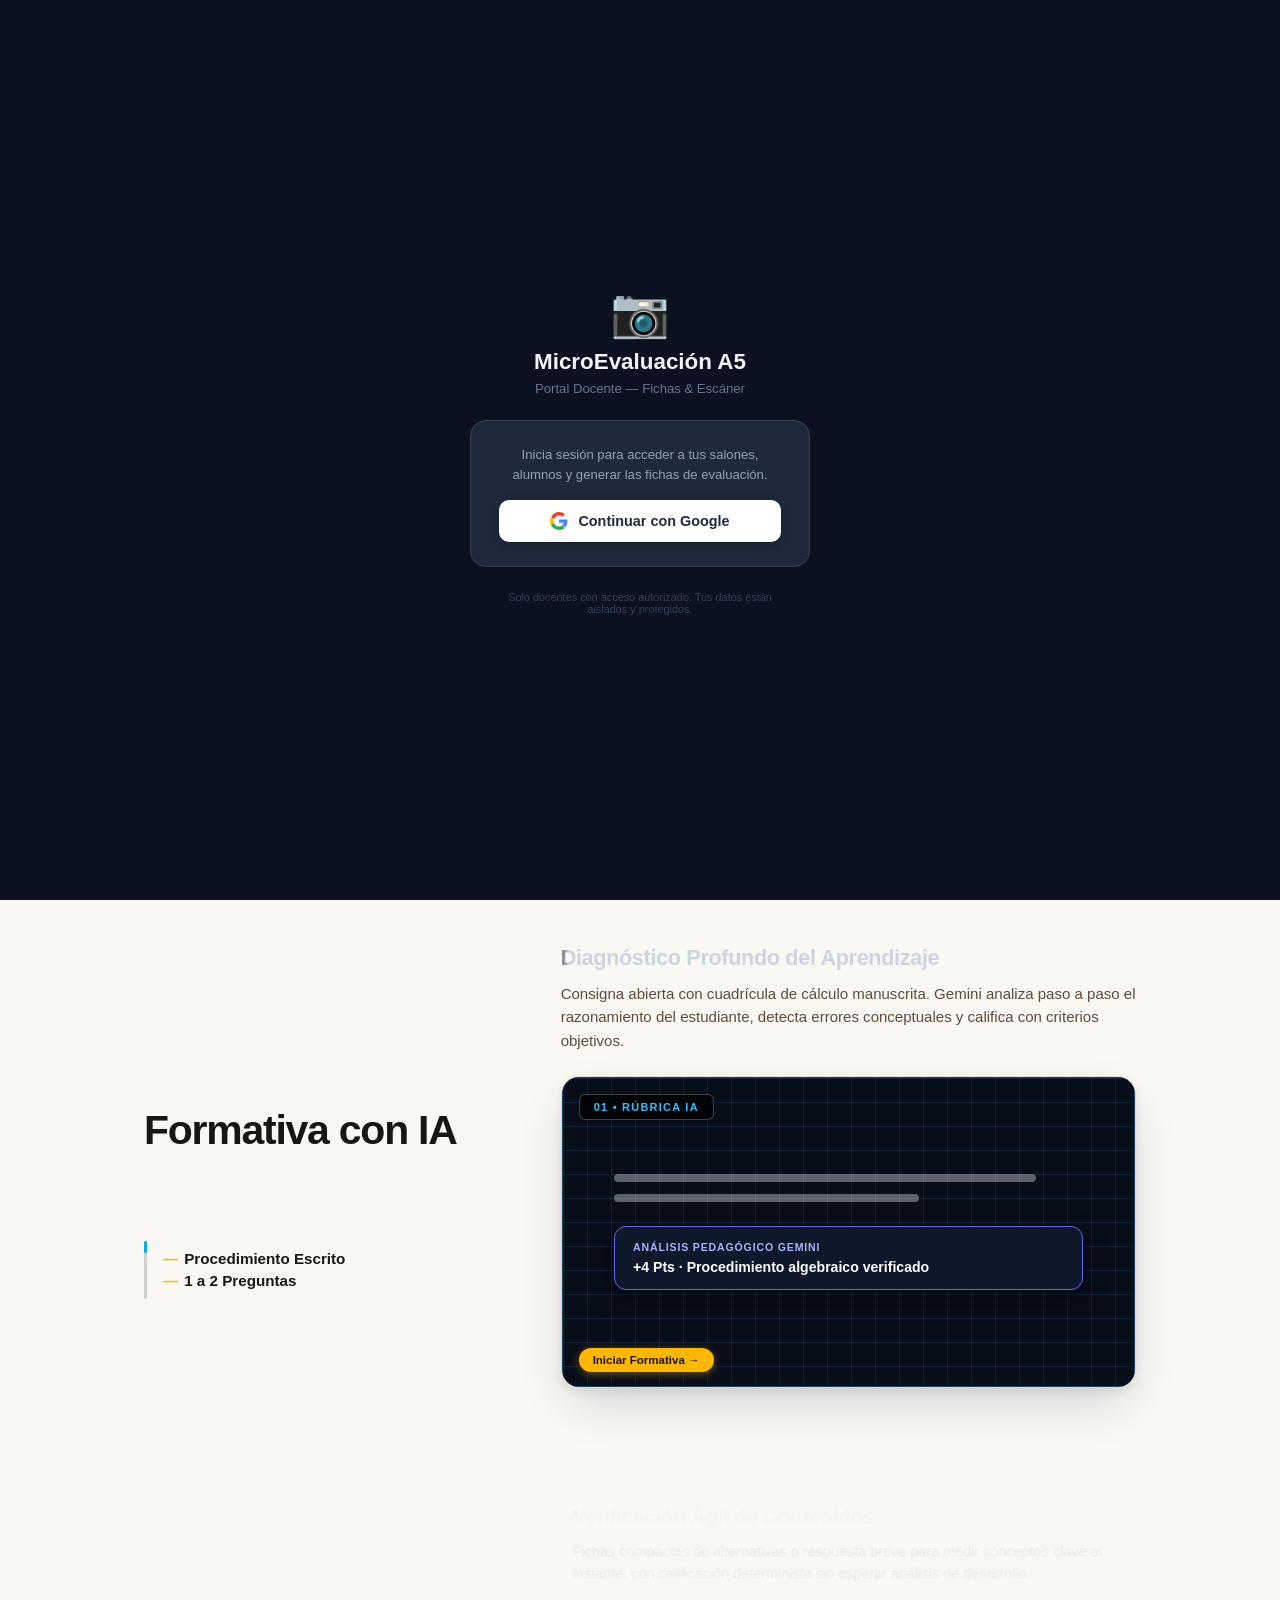
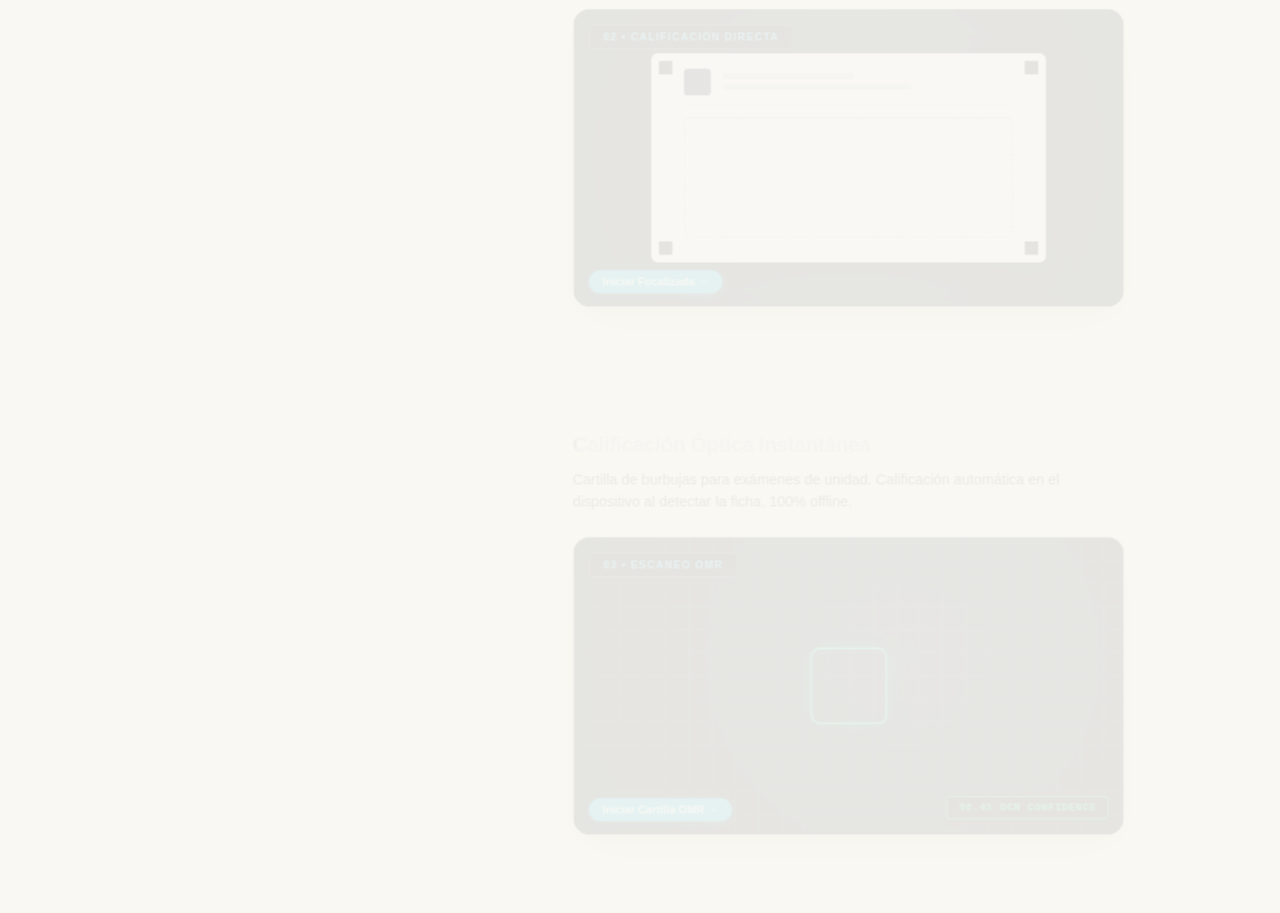
==== commit ba726df7: "Add files via upload" ====
--- a/index.html
+++ b/index.html
@@ -63,12 +63,12 @@
   <script src="sim-card-picker.js?v=3.10.90"></script>
   <script src="card-simulator.js?v=3.10.116"></script>
   <script src="card-builder-focalizada.js?v=3.10.127"></script>
-  <script src="card-exam-builder.js?v=3.10.155"></script>
+  <script src="card-exam-builder.js?v=3.10.156"></script>
   <script src="card-formativa.js?v=3.10.19"></script>
   <script src="card-focalizada.js?v=3.10.127"></script>
   <script src="card-cartilla.js?v=3.8.9"></script>
   <script src="card-generator.js"></script>
-  <script src="card-booklet-pdf.js?v=3.10.155"></script>
+  <script src="card-booklet-pdf.js?v=3.10.156"></script>
   <script src="card-sheets-print.js?v=3.10.148"></script>
   <script src="session-saved-manager.js?v=3.10.139"></script>
   <script src="session-summary-view.js?v=3.10.151"></script>
@@ -83,8 +83,8 @@
 
   <!-- Estilos Modulares de Microevaluación con Versionado Anti-Caché PWA -->
   <link rel="stylesheet" href="styles-core.css?v=3.10.86">
-  <link rel="stylesheet" href="styles-print.css?v=3.10.155">
-  <link rel="stylesheet" href="styles-scanner.css?v=3.10.152">
+  <link rel="stylesheet" href="styles-print.css?v=3.10.156">
+  <link rel="stylesheet" href="styles-scanner.css?v=3.10.156">
   <link rel="stylesheet" href="styles-hub.css?v=3.10.86">
   <link rel="stylesheet" href="styles-simulator.css?v=3.10.111">
   <link rel="stylesheet" href="styles-blueprint.css?v=3.10.151">
--- a/styles-print.css
+++ b/styles-print.css
@@ -2160,7 +2160,8 @@
     .sheet-booklet-portrait {
       background: #ffffff;
       width: 210mm;
-      height: 297mm;
+      height: 282mm;
+      max-height: 282mm;
       padding: 8mm 12mm;
       margin: 6mm auto;
       box-shadow: 0 6px 20px rgba(0,0,0,0.4);
@@ -2295,15 +2296,15 @@
       font-style: italic;
     }
     .sheet-booklet-portrait .booklet-q-prompt {
-      font-size: 9.2pt;
+      font-size: 9.5pt;
       font-weight: 600;
       line-height: 1.25;
       color: #000000;
     }
     .sheet-booklet-portrait .booklet-q-prompt-compact,
     .r3-exam-sheet .r3-exam-prompt-compact {
-      font-size: 8.4pt !important;
-      line-height: 1.20 !important;
+      font-size: 9.0pt !important;
+      line-height: 1.22 !important;
     }
     .booklet-options-grid,
     .sheet-booklet-portrait .booklet-options-grid {
@@ -3059,7 +3060,7 @@
     .r3-exam-q-prompt {
       display: flex;
       gap: 2mm;
-      font-size: 9.2pt;
+      font-size: 9.5pt;
       line-height: 1.25;
       color: #0f172a;
       margin-bottom: 1.5mm;
--- a/styles-scanner.css
+++ b/styles-scanner.css
@@ -833,9 +833,9 @@
       body.print-mode-booklet .sheet-booklet-portrait {
         box-shadow: none !important;
         width: 210mm !important;
-        height: 297mm !important;
-        min-height: 297mm !important;
-        max-height: 297mm !important;
+        height: 282mm !important;
+        min-height: auto !important;
+        max-height: 282mm !important;
         margin: 0 !important;
         padding: 8mm 12mm !important;
         box-sizing: border-box !important;
@@ -849,14 +849,11 @@
         display: flex !important;
         flex-direction: column !important;
       }
-      body.print-mode-booklet .sheet-booklet-landscape:last-child {
+      body.print-mode-booklet .sheet-booklet-landscape:last-child,
+      body.print-mode-booklet .sheet-booklet-portrait:last-child,
+      body.print-mode-booklet .sheet-booklet-quad:last-child {
         page-break-after: avoid !important;
         break-after: avoid !important;
-      }
-      body.print-mode-booklet .sheet-booklet-quad:last-child,
-      body.print-mode-booklet .sheet-booklet-portrait:last-child {
-        page-break-after: auto !important;
-        break-after: auto !important;
       }
       /* ── UNA HOJA = UNA PÁGINA ──
          El alto explícito (275mm) más la ausencia de margin-bottom son lo que
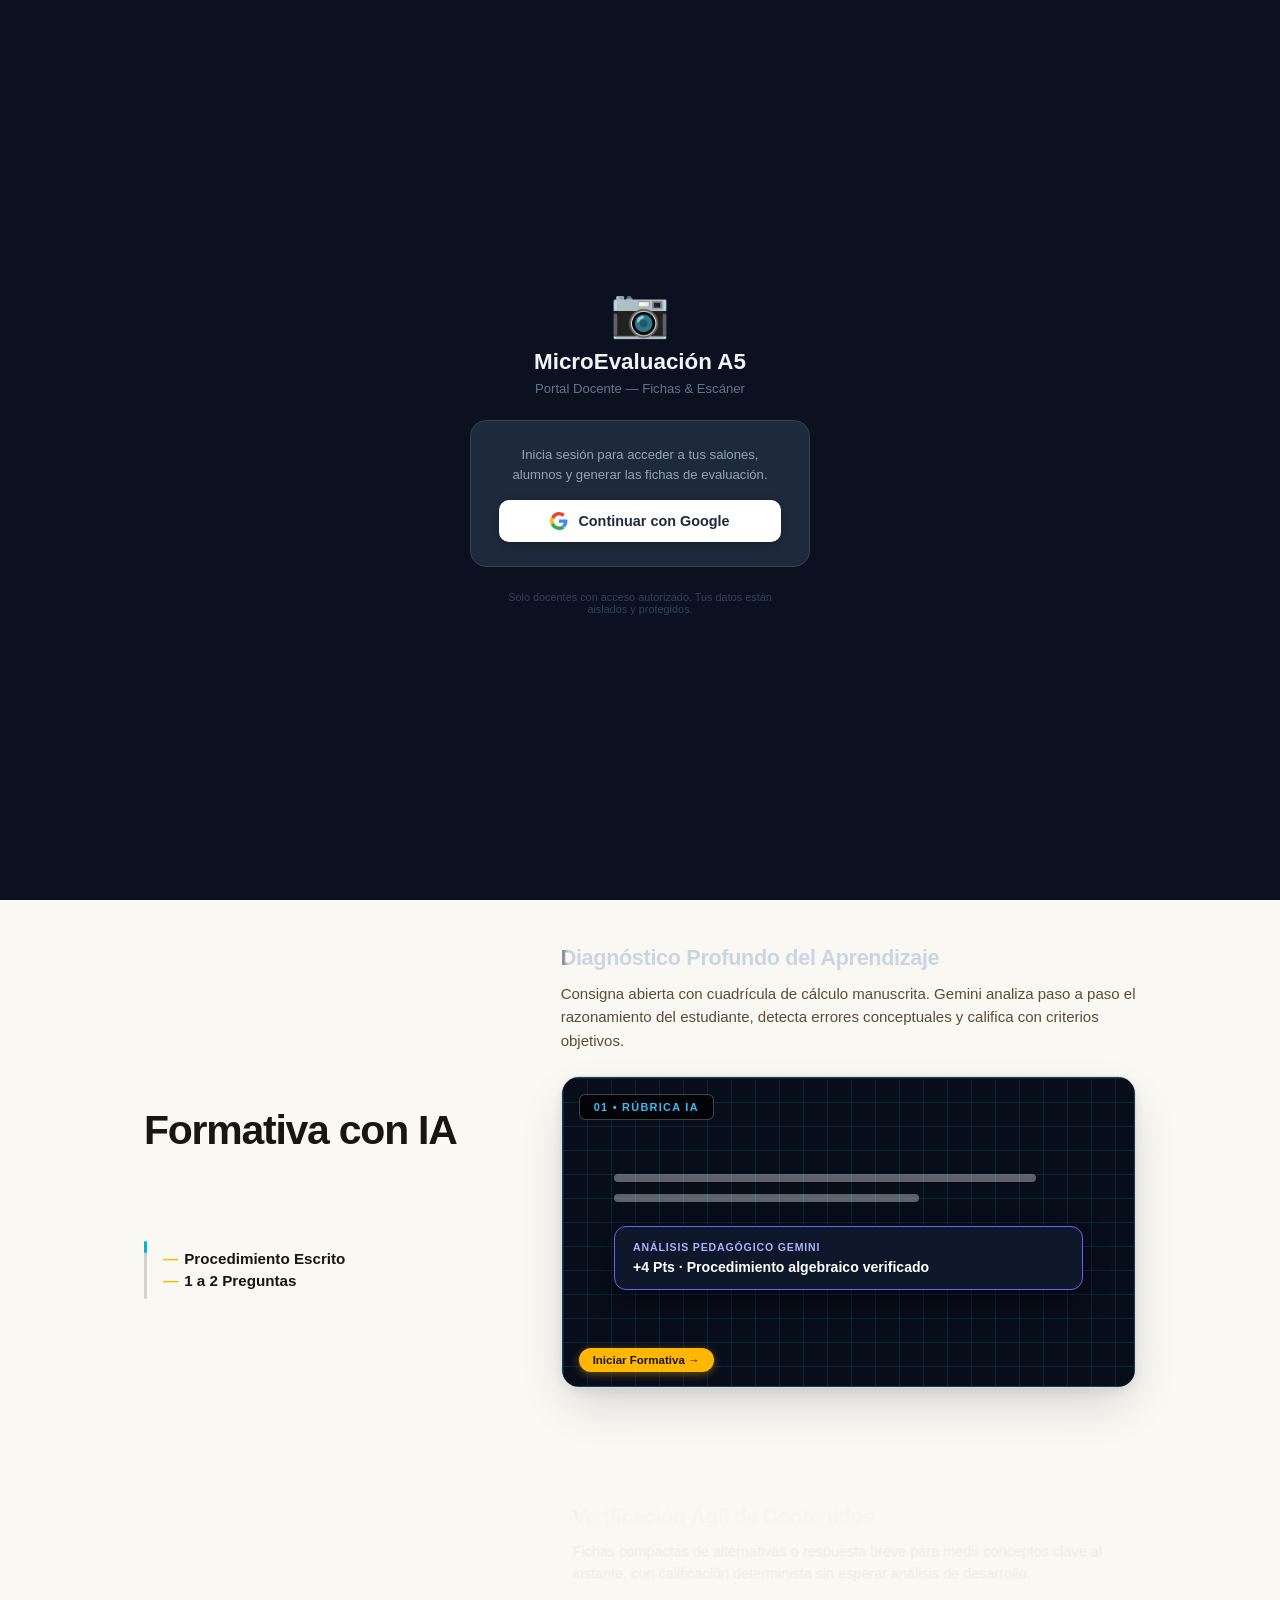
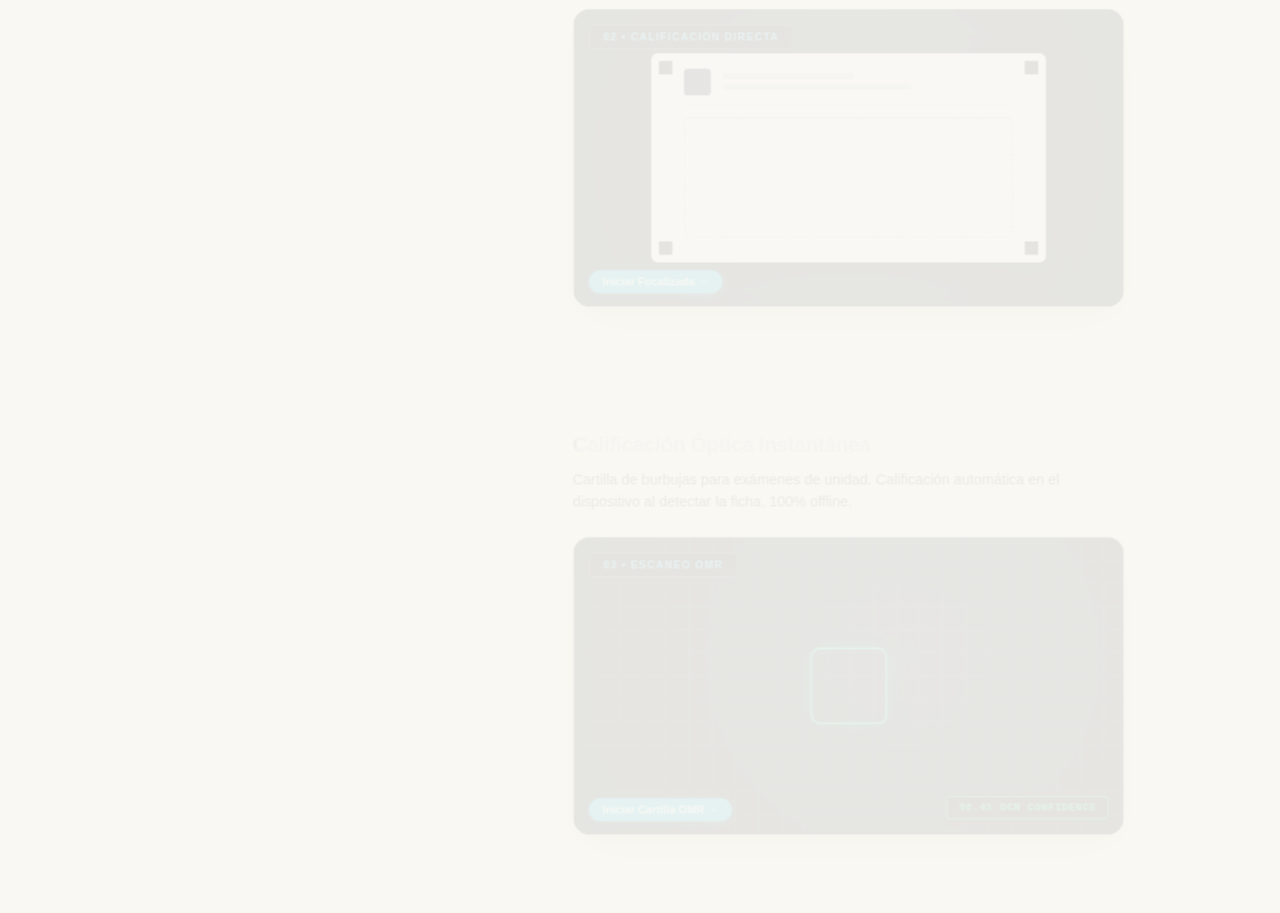
==== commit cc9317d6: "Add files via upload" ====
--- a/index.html
+++ b/index.html
@@ -1003,7 +1003,7 @@
             <!-- Versión de la Aplicación -->
             <div id="user-menu-version"
               style="font-size:0.72rem; color:#94A3B8; font-weight:600; text-align:center; padding:4px 0 8px;">
-              Versión <span id="user-profile-version-tag">v3.10.152</span>
+              Versión <span id="user-profile-version-tag">v3.10.156</span>
             </div>
 
             <!-- Botón Salir -->
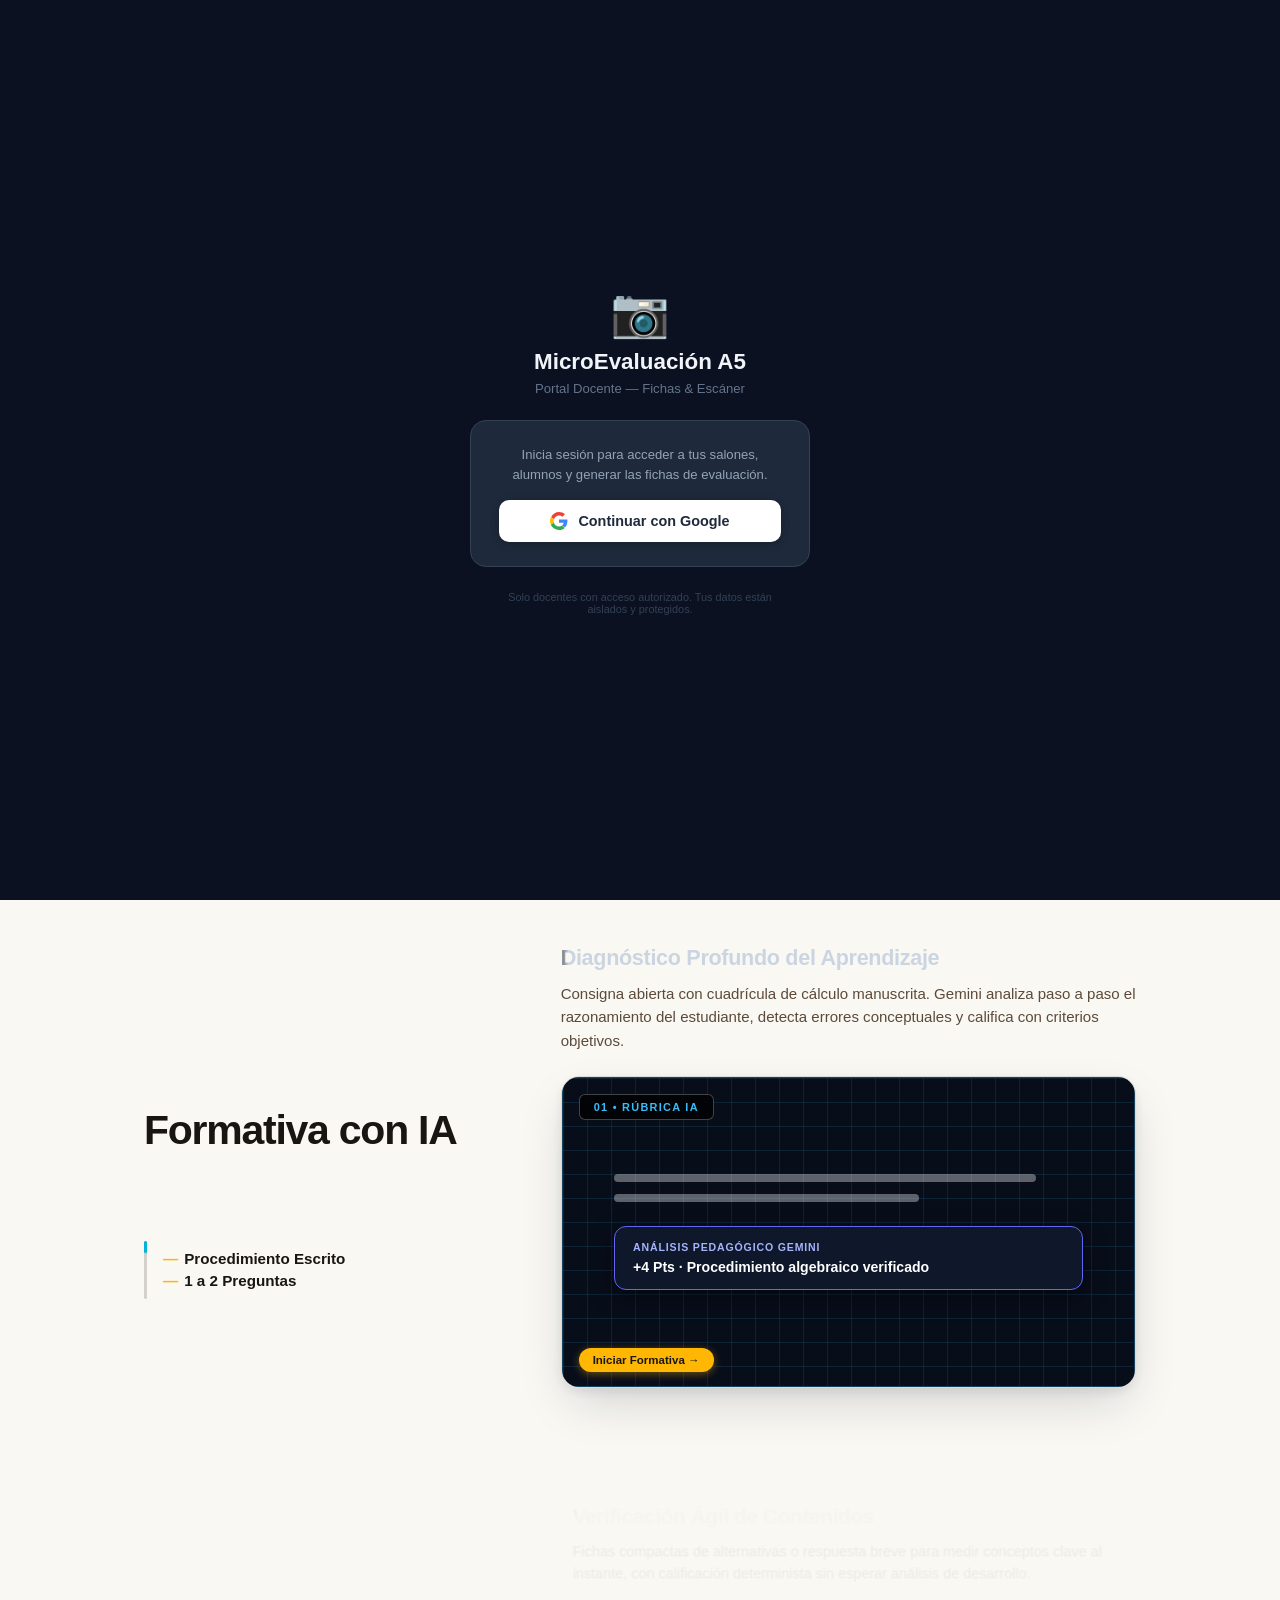
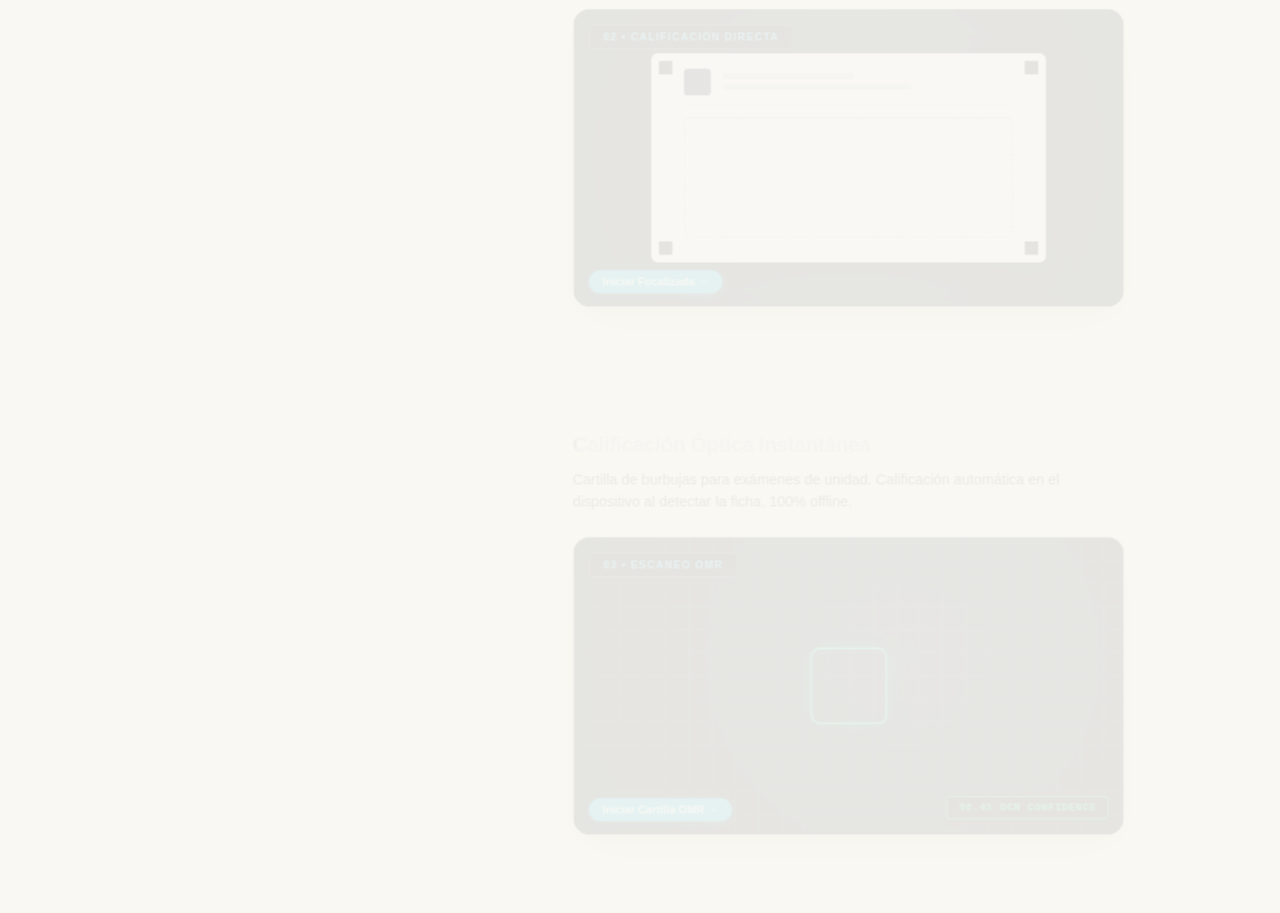
==== commit dab9f2c4: "Add files via upload" ====
--- a/index.html
+++ b/index.html
@@ -63,12 +63,12 @@
   <script src="sim-card-picker.js?v=3.10.90"></script>
   <script src="card-simulator.js?v=3.10.116"></script>
   <script src="card-builder-focalizada.js?v=3.10.127"></script>
-  <script src="card-exam-builder.js?v=3.10.156"></script>
+  <script src="card-exam-builder.js?v=3.10.157"></script>
   <script src="card-formativa.js?v=3.10.19"></script>
   <script src="card-focalizada.js?v=3.10.127"></script>
   <script src="card-cartilla.js?v=3.8.9"></script>
   <script src="card-generator.js"></script>
-  <script src="card-booklet-pdf.js?v=3.10.156"></script>
+  <script src="card-booklet-pdf.js?v=3.10.157"></script>
   <script src="card-sheets-print.js?v=3.10.148"></script>
   <script src="session-saved-manager.js?v=3.10.139"></script>
   <script src="session-summary-view.js?v=3.10.151"></script>
@@ -83,8 +83,8 @@
 
   <!-- Estilos Modulares de Microevaluación con Versionado Anti-Caché PWA -->
   <link rel="stylesheet" href="styles-core.css?v=3.10.86">
-  <link rel="stylesheet" href="styles-print.css?v=3.10.156">
-  <link rel="stylesheet" href="styles-scanner.css?v=3.10.156">
+  <link rel="stylesheet" href="styles-print.css?v=3.10.157">
+  <link rel="stylesheet" href="styles-scanner.css?v=3.10.157">
   <link rel="stylesheet" href="styles-hub.css?v=3.10.86">
   <link rel="stylesheet" href="styles-simulator.css?v=3.10.111">
   <link rel="stylesheet" href="styles-blueprint.css?v=3.10.151">
@@ -1003,7 +1003,7 @@
             <!-- Versión de la Aplicación -->
             <div id="user-menu-version"
               style="font-size:0.72rem; color:#94A3B8; font-weight:600; text-align:center; padding:4px 0 8px;">
-              Versión <span id="user-profile-version-tag">v3.10.156</span>
+              Versión <span id="user-profile-version-tag">v3.10.157</span>
             </div>
 
             <!-- Botón Salir -->
--- a/styles-print.css
+++ b/styles-print.css
@@ -2305,6 +2305,17 @@
     .r3-exam-sheet .r3-exam-prompt-compact {
       font-size: 9.0pt !important;
       line-height: 1.22 !important;
+    }
+    .sheet-booklet-portrait .booklet-columns.is-balanced-10q .booklet-col {
+      justify-content: space-between;
+    }
+    .sheet-booklet-portrait .booklet-columns.is-balanced-10q .booklet-q-prompt {
+      font-size: 10.5pt;
+      line-height: 1.3;
+    }
+    .sheet-booklet-portrait .booklet-columns.is-balanced-10q .booklet-options-grid {
+      font-size: 9.5pt;
+      gap: 2mm 4mm;
     }
     .booklet-options-grid,
     .sheet-booklet-portrait .booklet-options-grid {
@@ -3032,6 +3043,20 @@
       gap: 4.5mm;
       justify-content: flex-start;
     }
+    .r3-exam-body-2col.is-balanced-10q {
+      height: 100%;
+    }
+    .r3-exam-body-2col.is-balanced-10q .r3-exam-subcol {
+      height: 100%;
+      justify-content: space-between;
+    }
+    .r3-exam-body-2col.is-balanced-10q .r3-exam-q-prompt {
+      font-size: 10.5pt;
+      line-height: 1.3;
+    }
+    .r3-exam-body-2col.is-balanced-10q .r3-exam-opt-grid {
+      font-size: 9.5pt;
+    }
     .r3-exam-q-item {
       padding: 2mm 2.5mm;
       border-bottom: 1px dashed #cbd5e1;
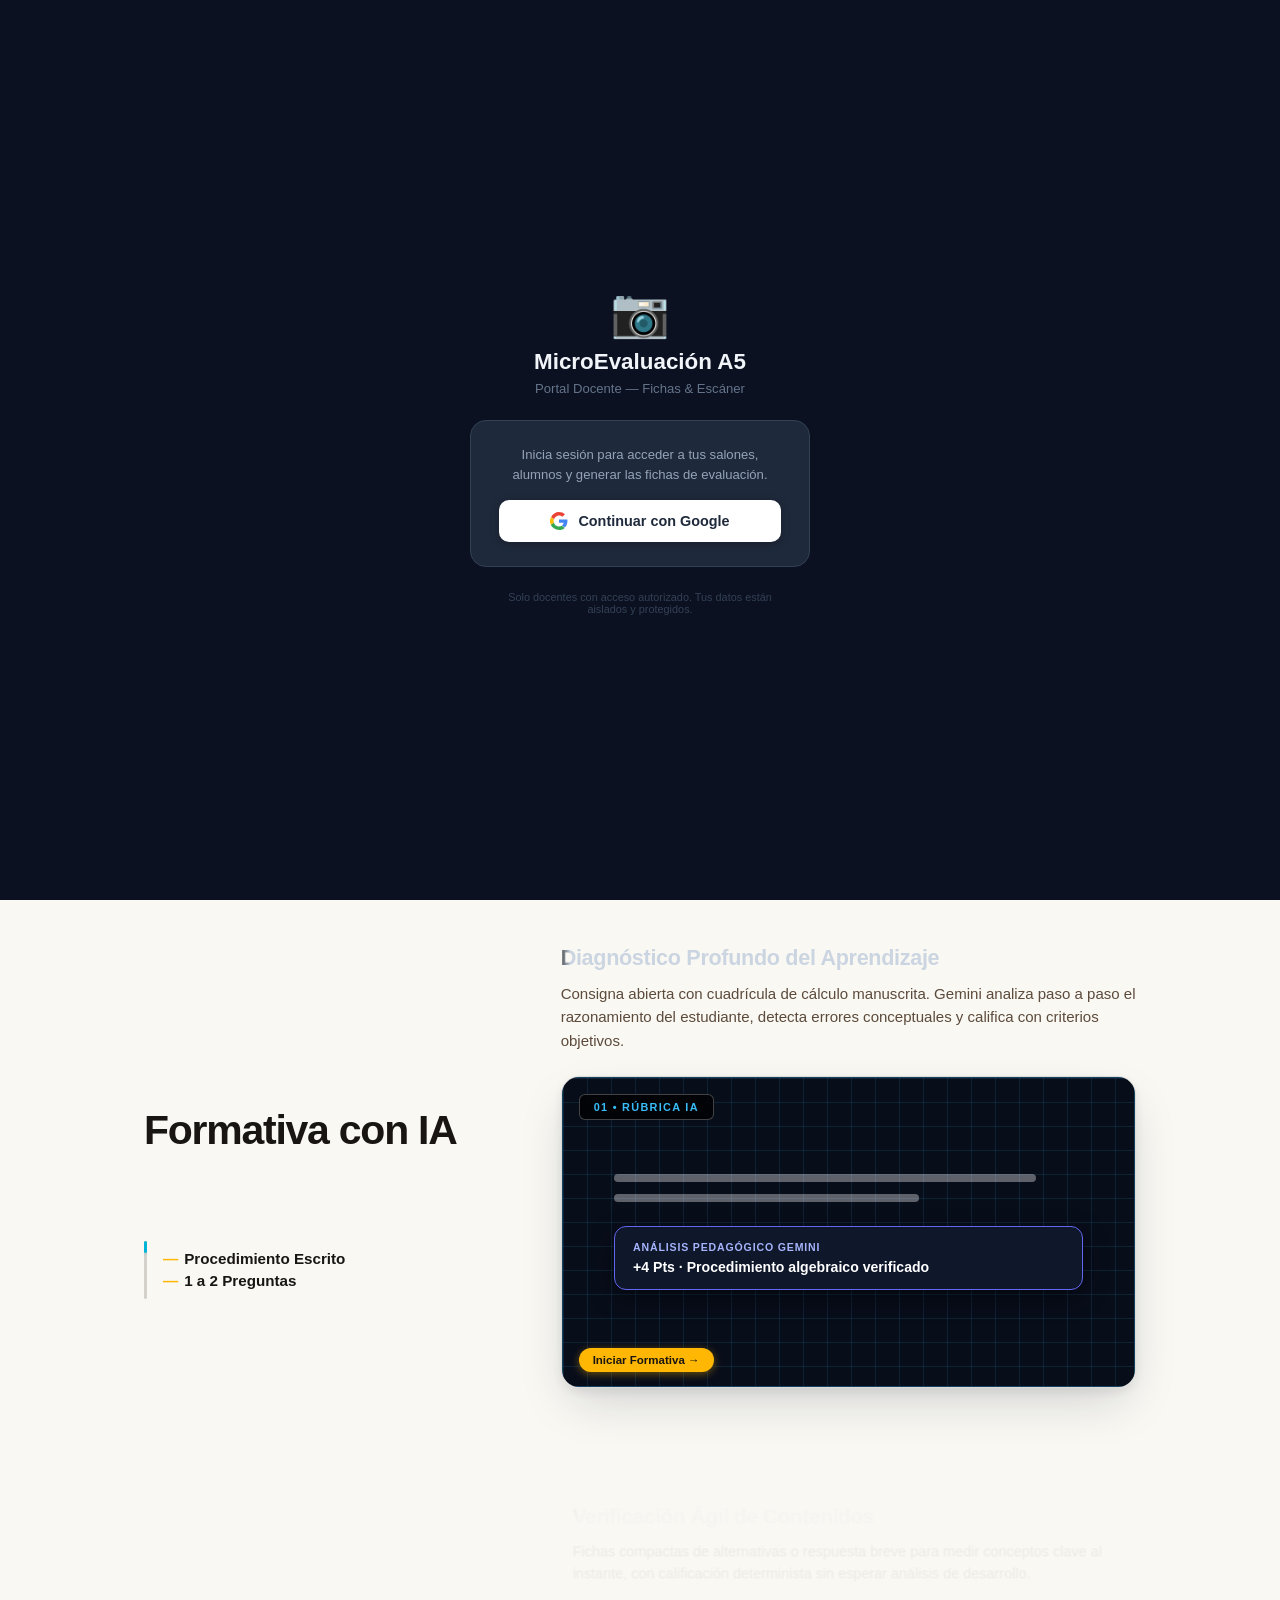
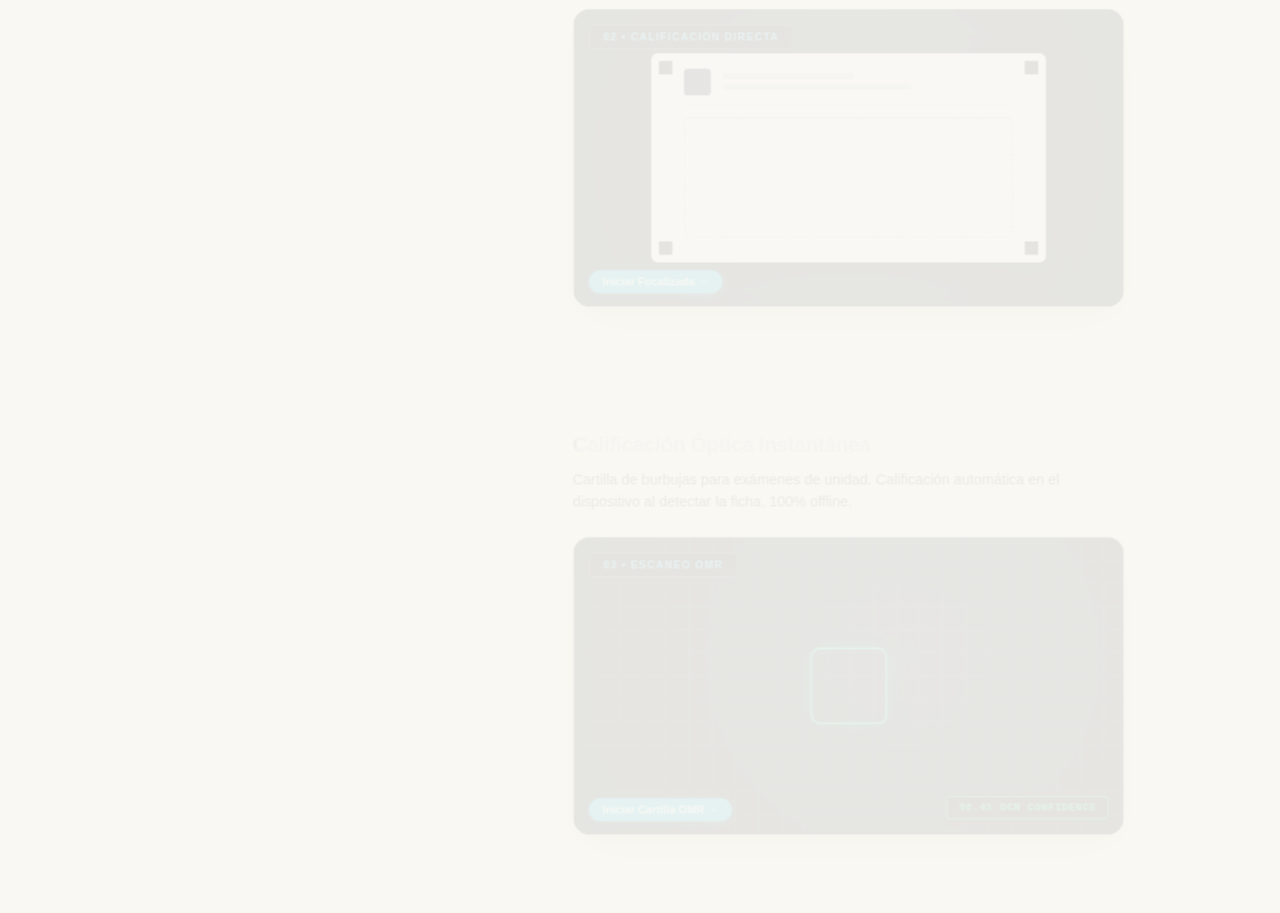
==== commit b2442a5b: "Add files via upload" ====
--- a/index.html
+++ b/index.html
@@ -38,839 +38,60 @@
   </script>
 
   <script src="classroom-data.js"></script>
-  <script src="classroom-bank-data.js?v=3.10.126"></script>
+  <script src="classroom-bank-data.js"></script>
   <script src="classroom-session-data.js"></script>
-  <script src="daily-quota.js?v=3.5.6"></script>
-  <script src="supabase-client.js?v=3.10.125"></script>
+  <script src="daily-quota.js"></script>
+  <script src="supabase-client.js"></script>
   <script src="supabase-ai-service.js"></script>
-  <script src="qrcode.bundle.js?v=3.0.6"></script>
-  <script src="aruco.bundle.js?v=3.0.6"></script>
-  <script src="jsqr.min.js?v=3.0.6"></script>
-  <script src="roi-processor.js?v=3.10.127"></script>
-  <script src="scanner.js?v=3.10.134"></script>
+  <script src="qrcode.bundle.js"></script>
+  <script src="aruco.bundle.js"></script>
+  <script src="jsqr.min.js"></script>
+  <script src="roi-processor.js"></script>
+  <script src="scanner.js"></script>
   <script src="scanner-result-modal.js"></script>
-  <script src="results-manager.js?v=3.10.134"></script>
+  <script src="results-manager.js"></script>
   <script src="classroom-importer.js"></script>
   <script src="classroom-roster.js"></script>
   <script src="classroom-manual-form.js"></script>
-  <script src="classroom-manager.js?v=3.10.145"></script>
+  <script src="classroom-manager.js"></script>
   <script src="bank-tools-math.js"></script>
   <script src="bank-ai-rubric.js"></script>
-  <script src="bank-manager-modal.js?v=3.10.145"></script>
-  <script src="bank-manager-form.js?v=3.10.145"></script>
-  <script src="question-bank.js?v=3.10.86"></script>
+  <script src="bank-manager-modal.js"></script>
+  <script src="bank-manager-form.js"></script>
+  <script src="question-bank.js"></script>
   <script src="sim-card-layout.js"></script>
-  <script src="sim-card-picker.js?v=3.10.90"></script>
-  <script src="card-simulator.js?v=3.10.116"></script>
-  <script src="card-builder-focalizada.js?v=3.10.127"></script>
-  <script src="card-exam-builder.js?v=3.10.157"></script>
-  <script src="card-formativa.js?v=3.10.19"></script>
-  <script src="card-focalizada.js?v=3.10.127"></script>
-  <script src="card-cartilla.js?v=3.8.9"></script>
+  <script src="sim-card-picker.js"></script>
+  <script src="card-simulator.js"></script>
+  <script src="card-builder-focalizada.js"></script>
+  <script src="card-exam-builder.js"></script>
+  <script src="card-formativa.js"></script>
+  <script src="card-focalizada.js"></script>
+  <script src="card-cartilla.js"></script>
   <script src="card-generator.js"></script>
-  <script src="card-booklet-pdf.js?v=3.10.157"></script>
-  <script src="card-sheets-print.js?v=3.10.148"></script>
-  <script src="session-saved-manager.js?v=3.10.139"></script>
-  <script src="session-summary-view.js?v=3.10.151"></script>
-  <script src="session-controller.js?v=3.10.127"></script>
+  <script src="card-booklet-pdf.js"></script>
+  <script src="card-sheets-print.js"></script>
+  <script src="session-saved-manager.js"></script>
+  <script src="session-summary-view.js"></script>
+  <script src="session-controller.js"></script>
   <script src="app-scroll-effects.js"></script>
-  <script src="app-navigation.js?v=3.10.136"></script>
+  <script src="app-navigation.js"></script>
   <script src="copilot-analytics.js"></script>
   <script src="copilot-ai.js"></script>
   <script src="copilot-command.js"></script>
   <script src="three.min.js"></script>
-  <script src="evaluation-hologram.js?v=3.10.136"></script>
-
-  <!-- Estilos Modulares de Microevaluación con Versionado Anti-Caché PWA -->
-  <link rel="stylesheet" href="styles-core.css?v=3.10.86">
-  <link rel="stylesheet" href="styles-print.css?v=3.10.157">
-  <link rel="stylesheet" href="styles-scanner.css?v=3.10.157">
-  <link rel="stylesheet" href="styles-hub.css?v=3.10.86">
-  <link rel="stylesheet" href="styles-simulator.css?v=3.10.111">
-  <link rel="stylesheet" href="styles-blueprint.css?v=3.10.151">
-  <link rel="stylesheet" href="styles-copilot.css?v=3.10.145">
-
-  <!-- Estilos críticos para barra superior, píldora de modalidad y botón INICIO (Anti-caché) -->
-  <style>
-    header {
-      background: transparent;
-      padding: 10px 16px;
-      display: flex;
-      justify-content: center;
-      position: sticky;
-      top: 0;
-      z-index: 100;
-      border: none;
-      width: 100%;
-      transition: background 0.25s cubic-bezier(0.16, 1, 0.3, 1), box-shadow 0.25s, padding 0.25s, border-color 0.25s;
-    }
-
-    header.header-dark {
-      background: rgba(11, 15, 25, 0.90) !important;
-      backdrop-filter: blur(14px) !important;
-      -webkit-backdrop-filter: blur(14px) !important;
-      border-bottom: 1px solid rgba(255, 255, 255, 0.08) !important;
-    }
-
-    header.header-dark.header-scrolled {
-      background: rgba(11, 15, 25, 0.96) !important;
-      backdrop-filter: blur(20px) !important;
-      -webkit-backdrop-filter: blur(20px) !important;
-      box-shadow: 0 4px 20px rgba(0, 0, 0, 0.45) !important;
-      padding: 6px 16px !important;
-      border-bottom: 1px solid rgba(255, 255, 255, 0.14) !important;
-    }
-
-    header.header-light {
-      background: rgba(248, 250, 252, 0.92) !important;
-      backdrop-filter: blur(14px) !important;
-      -webkit-backdrop-filter: blur(14px) !important;
-      border-bottom: 1px solid rgba(15, 23, 42, 0.08) !important;
-    }
-
-    header.header-light.header-scrolled {
-      background: rgba(255, 255, 255, 0.97) !important;
-      backdrop-filter: blur(20px) !important;
-      -webkit-backdrop-filter: blur(20px) !important;
-      box-shadow: 0 4px 20px rgba(15, 23, 42, 0.08) !important;
-      padding: 6px 16px !important;
-      border-bottom: 1px solid rgba(15, 23, 42, 0.12) !important;
-    }
-
-    .island-capsule {
-      background: transparent !important;
-      border: none !important;
-      padding: 0 !important;
-      box-shadow: none !important;
-      backdrop-filter: none !important;
-      -webkit-backdrop-filter: none !important;
-    }
-
-    .island-nav-item.active {
-      color: #0f172a !important;
-      -webkit-text-fill-color: #0f172a !important;
-      background: #ffffff !important;
-      border: 1px solid #e2e8f0 !important;
-      border-radius: 9999px !important;
-      padding: 6px 16px !important;
-      font-size: 0.82rem !important;
-      font-weight: 800 !important;
-      box-shadow: 0 2px 8px rgba(0, 0, 0, 0.15) !important;
-      display: inline-flex;
-      align-items: center !important;
-      gap: 6px !important;
-      white-space: nowrap !important;
-      line-height: 1.2 !important;
-    }
-
-    #topbar-btn-home.is-hidden,
-    #topbar-btn-home[style*="none"] {
-      display: none !important;
-    }
-
-    .topbar-modality-pill {
-      background: #ffffff !important;
-      color: #0f172a !important;
-      -webkit-text-fill-color: #0f172a !important;
-      border: 1px solid #e2e8f0 !important;
-      border-radius: 9999px !important;
-      padding: 6px 16px !important;
-      font-size: 0.82rem !important;
-      font-weight: 800 !important;
-      letter-spacing: 0.02em !important;
-      box-shadow: 0 1px 3px rgba(0, 0, 0, 0.06) !important;
-      display: inline-flex !important;
-      align-items: center !important;
-      justify-content: center !important;
-      white-space: nowrap !important;
-      line-height: 1.2 !important;
-      cursor: default !important;
-      user-select: none !important;
-      pointer-events: none !important;
-    }
-
-    /* MODO CLARO UNIFICADO PARA SALONES Y MODALES — PALETA SCANWING (Tanda 2) */
-    #view-classrooms,
-    #view-bank {
-      background: transparent !important;
-      color: #181512 !important;
-    }
-
-    #view-classrooms .teacher-panel {
-      background: #FFFFFF !important;
-      border: 1.5px solid #e5e3dc !important;
-      border-radius: 16px !important;
-      box-shadow: 0 4px 20px -2px rgba(24, 21, 18, 0.05), 0 2px 6px -1px rgba(24, 21, 18, 0.03) !important;
-      color: #181512 !important;
-    }
-
-    /* PALETA MARIPOSA BIONICA (LINO CALIDO + ACENTOS AMBAR/CIAN) PARA CONFIGURACION DE FICHA */
-    #view-create {
-      background: #EDE8DF !important;
-      color: #2B2118 !important;
-    }
-
-    #view-create .teacher-panel {
-      background: #EDE8DF !important;
-      border: 1.5px solid rgba(43, 33, 24, 0.16) !important;
-      border-radius: 16px !important;
-      box-shadow: 0 4px 20px -2px rgba(43, 33, 24, 0.06), 0 1px 3px rgba(43, 33, 24, 0.04) !important;
-      color: #2B2118 !important;
-    }
-
-    /* CABECERA BANCO DE PREGUNTAS — ANTI-CACHÉ Y RESPONSIVE (1 FILA EN PC, 2 EN MÓVIL) */
-    .bm-unified-header {
-      padding: 10px 18px !important;
-      background: #F9F8F3 !important;
-      border-bottom: 1px solid #dcd8ce !important;
-      display: flex !important;
-      flex-direction: row !important;
-      align-items: center !important;
-      justify-content: space-between !important;
-      gap: 12px !important;
-      width: 100% !important;
-      box-sizing: border-box !important;
-    }
-
-    .bm-header-group-1 {
-      display: flex !important;
-      flex-direction: row !important;
-      align-items: center !important;
-      gap: 10px !important;
-      flex: 1 !important;
-      min-width: 0 !important;
-    }
-
-    .bm-header-group-2 {
-      display: flex !important;
-      flex-direction: row !important;
-      align-items: center !important;
-      gap: 10px !important;
-      flex-shrink: 0 !important;
-      justify-content: flex-end !important;
-    }
-
-    .bm-grade-select-wrapper {
-      position: relative !important;
-      display: inline-flex !important;
-      align-items: center !important;
-      width: 165px !important;
-      flex-shrink: 0 !important;
-    }
-
-    #bank-manager-grade-select {
-      appearance: none !important;
-      -webkit-appearance: none !important;
-      background: #ffffff !important;
-      border: 1.5px solid #2B2118 !important;
-      border-radius: 9px !important;
-      padding: 7px 30px 7px 12px !important;
-      font-size: 0.82rem !important;
-      font-weight: 700 !important;
-      color: #18202F !important;
-      cursor: pointer !important;
-      outline: none !important;
-      box-shadow: 0 1px 3px rgba(0, 0, 0, 0.06) !important;
-      width: 100% !important;
-      box-sizing: border-box !important;
-    }
-
-    .bm-select-chevron {
-      position: absolute !important;
-      right: 9px !important;
-      top: 50% !important;
-      transform: translateY(-50%) !important;
-      pointer-events: none !important;
-      color: #57534E !important;
-      display: flex !important;
-      align-items: center !important;
-    }
-
-    .bm-search-wrapper {
-      position: relative !important;
-      flex: 1 !important;
-      min-width: 140px !important;
-      display: flex !important;
-      align-items: center !important;
-    }
-
-    .bm-search-icon {
-      position: absolute !important;
-      left: 10px !important;
-      top: 50% !important;
-      transform: translateY(-50%) !important;
-      display: flex !important;
-      align-items: center !important;
-      pointer-events: none !important;
-      color: #94a3b8 !important;
-    }
-
-    #bm-search-input {
-      width: 100% !important;
-      box-sizing: border-box !important;
-      background: #ffffff !important;
-      border: 1.5px solid #cbd5e1 !important;
-      border-radius: 8px !important;
-      padding: 6px 12px 6px 32px !important;
-      font-size: 0.80rem !important;
-      color: #0f172a !important;
-      outline: none !important;
-    }
-
-    #btn-toggle-add-question {
-      display: inline-flex !important;
-      align-items: center !important;
-      gap: 7px !important;
-      background: #FFB703 !important;
-      border: none !important;
-      color: #181512 !important;
-      border-radius: 9px !important;
-      padding: 7px 14px !important;
-      font-size: 0.80rem !important;
-      font-weight: 800 !important;
-      cursor: pointer !important;
-      box-shadow: 0 2px 8px rgba(255, 183, 3, 0.4) !important;
-      white-space: nowrap !important;
-    }
-
-    .bm-view-toggle-group {
-      display: inline-flex !important;
-      background: #EAE6DB !important;
-      border: 1.5px solid #CFC8B8 !important;
-      border-radius: 8px !important;
-      padding: 2px !important;
-      gap: 2px !important;
-      flex-shrink: 0 !important;
-    }
-
-    .bm-view-btn {
-      display: inline-flex !important;
-      align-items: center !important;
-      justify-content: center !important;
-      width: 32px !important;
-      height: 30px !important;
-      border: none !important;
-      border-radius: 6px !important;
-      background: transparent !important;
-      color: #64748B !important;
-      cursor: pointer !important;
-      transition: all 0.15s ease !important;
-      padding: 0 !important;
-    }
-
-    .bm-view-btn:hover {
-      color: #18202F !important;
-      background: rgba(0, 0, 0, 0.05) !important;
-    }
-
-    .bm-view-btn.is-active {
-      background: #18202F !important;
-      color: #F5B82E !important;
-      box-shadow: 0 1px 3px rgba(0, 0, 0, 0.2) !important;
-    }
-
-    @media (max-width: 640px) {
-      .bm-unified-header {
-        flex-direction: column !important;
-        align-items: stretch !important;
-        padding: 9px 12px !important;
-        gap: 8px !important;
-      }
-
-      .bm-header-group-1 {
-        width: 100% !important;
-        max-width: 100% !important;
-        display: flex !important;
-        flex-direction: row !important;
-        align-items: center !important;
-        justify-content: space-between !important;
-        gap: 8px !important;
-      }
-
-      .bm-grade-select-wrapper {
-        width: 48% !important;
-        max-width: 48% !important;
-        flex-shrink: 0 !important;
-      }
-
-      .bm-search-wrapper {
-        flex: 1 !important;
-        min-width: 0 !important;
-      }
-
-      .bm-header-group-2 {
-        width: 100% !important;
-        display: flex !important;
-        flex-direction: row !important;
-        align-items: center !important;
-        justify-content: space-between !important;
-        gap: 8px !important;
-      }
-
-      #btn-toggle-add-question {
-        flex: 1 !important;
-        justify-content: center !important;
-        padding: 7px 10px !important;
-        font-size: 0.76rem !important;
-      }
-
-      .bm-view-toggle-group {
-        flex-shrink: 0 !important;
-      }
-
-      /* Presentación completa y compacta — acciones columna derecha en móvil */
-      .bm-full-btn-label {
-        display: none !important;
-      }
-
-      .bm-full-btn-mobile {
-        display: inline !important;
-      }
-
-      /* En sesión: ocultar ícono SVG, mostrar solo "S1" */
-      .bm-full-btn-icon {
-        display: none !important;
-      }
-
-      .bm-session-link-btn {
-        padding: 4px 6px !important;
-        font-size: 0.70rem !important;
-        min-width: 26px !important;
-        justify-content: center !important;
-      }
-
-      /* Modal de Redactar Pregunta en Ficha Dinámica (OMR): 1 columna de 4 filas en móvil */
-      #sim-options-grid,
-      #sim-consolidated-options {
-        grid-template-columns: 1fr !important;
-      }
-    }
-
-    @media (min-width: 641px) {
-      .bm-full-btn-mobile {
-        display: none !important;
-      }
-    }
-
-    #view-create #step-classroom,
-    #view-create #step-eval-type,
-    #view-create .sim-step-row {
-      border-bottom: 1.5px solid rgba(43, 33, 24, 0.22) !important;
-    }
-
-    #view-create #step-classroom label,
-    #view-create #step-eval-type label {
-      color: #2B2118 !important;
-      font-weight: 800 !important;
-      letter-spacing: 0.05em !important;
-    }
-
-    #view-create .form-control {
-      background: #F8F6F0 !important;
-      border: 1.5px solid #2B2118 !important;
-      color: #2B2118 !important;
-      font-weight: 700 !important;
-      border-radius: 10px !important;
-    }
-
-    #view-create .form-control:focus {
-      outline: none !important;
-      border-color: #00B4D8 !important;
-      box-shadow: 0 0 0 3px rgba(0, 180, 216, 0.25) !important;
-    }
-
-    #view-create .form-control option {
-      background: #F8F6F0 !important;
-      color: #2B2118 !important;
-    }
-
-    #view-create .btn-dashed-action {
-      background: #F8F6F0 !important;
-      border: 1.5px dashed #2B2118 !important;
-      color: #2B2118 !important;
-      font-weight: 700 !important;
-      box-shadow: 0 1px 3px rgba(43, 33, 24, 0.04) !important;
-    }
-
-    #view-create .btn-dashed-action:hover {
-      background: #FFFFFF !important;
-      border-color: #00B4D8 !important;
-      color: #00B4D8 !important;
-      box-shadow: 0 2px 6px rgba(0, 180, 216, 0.2) !important;
-    }
-
-    #view-create #classroom-actions-group span {
-      color: #5C4D3C !important;
-    }
-
-    #view-create #classroom-actions-group strong {
-      color: #2B2118 !important;
-    }
-
-    #view-create .sim-toolbar {
-      background: #E5DFD3 !important;
-      border: 1.5px solid rgba(43, 33, 24, 0.15) !important;
-      border-radius: 12px !important;
-    }
-
-    #view-create .sim-toolbar span {
-      color: #2B2118 !important;
-      font-weight: 700 !important;
-    }
-
-    #view-create .sim-pill-btn {
-      background: #F8F6F0 !important;
-      border: 1.5px solid #D8D2C4 !important;
-      color: #5C4D3C !important;
-      font-weight: 700 !important;
-      box-shadow: 0 1px 2px rgba(43, 33, 24, 0.04) !important;
-    }
-
-    #view-create .sim-pill-btn:hover:not(:disabled) {
-      border-color: #00B4D8 !important;
-      color: #00B4D8 !important;
-      background: #FFFFFF !important;
-    }
-
-    /* Pastilla activa Rama 1 (Cian escamas de mariposa) */
-    #view-create .sim-pill-btn.active {
-      background: #00B4D8 !important;
-      border-color: #2B2118 !important;
-      color: #FFFFFF !important;
-      font-weight: 800 !important;
-      box-shadow: 0 2px 8px rgba(0, 180, 216, 0.35) !important;
-    }
-
-    /* Pastilla activa Rama 2 (Ámbar dorado ocelos de mariposa) */
-    #view-create .sim-pill-btn.active-emerald {
-      background: #FFB703 !important;
-      border-color: #2B2118 !important;
-      color: #2B2118 !important;
-      font-weight: 800 !important;
-      box-shadow: 0 2px 8px rgba(255, 183, 3, 0.35) !important;
-    }
-
-    /* Badge de formato sobre la ficha */
-    #view-create .sim-format-badge {
-      background: rgba(0, 180, 216, 0.15) !important;
-      color: #026A81 !important;
-      border: 1.5px solid #00B4D8 !important;
-      box-shadow: none !important;
-      font-weight: 800 !important;
-    }
-
-    /* Viewport de la ficha (El escenario lino donde descansa la hoja física) */
-    #view-create .sim-card-viewport {
-      background: #E5DFD3 !important;
-      border: 1.5px solid #D8D2C4 !important;
-      box-shadow: inset 0 2px 8px rgba(43, 33, 24, 0.06) !important;
-      border-radius: 12px !important;
-    }
-
-    /* Botón de Confirmación */
-    #view-create #sim-btn-confirm {
-      background: linear-gradient(135deg, #00B4D8, #0077B6) !important;
-      border: 1.5px solid #2B2118 !important;
-      color: #FFFFFF !important;
-      font-weight: 800 !important;
-      box-shadow: 0 4px 14px rgba(0, 180, 216, 0.3) !important;
-      transition: all 0.2s ease !important;
-    }
-
-    #view-create #sim-btn-confirm:hover {
-      background: linear-gradient(135deg, #48CAE4, #00B4D8) !important;
-      box-shadow: 0 6px 20px rgba(0, 180, 216, 0.45) !important;
-      transform: translateY(-1px) !important;
-    }
-
-    /* Rama 3: Builder de Cartilla */
-    #view-create #branch-3-options,
-    #view-create #manual-classroom-form {
-      background: #E5DFD3 !important;
-      border: 1.5px solid #D8D2C4 !important;
-      border-radius: 12px !important;
-    }
-
-    #view-create #branch-3-options span,
-    #view-create #manual-classroom-form label,
-    #view-create #manual-classroom-form p {
-      color: #5C4D3C !important;
-    }
-
-    #view-create #manual-form-title {
-      color: #2B2118 !important;
-      font-weight: 800 !important;
-    }
-
-    #view-create .btn-r3-qcount {
-      background: #F8F6F0 !important;
-      border: 1.5px solid #D8D2C4 !important;
-      color: #2B2118 !important;
-      font-weight: 700 !important;
-    }
-
-    #view-create .btn-r3-qcount.active {
-      background: #00B4D8 !important;
-      border-color: #2B2118 !important;
-      color: #FFFFFF !important;
-      font-weight: 800 !important;
-    }
-
-    #step-classroom,
-    #step-eval-type,
-    #step-new-form,
-    #step-summary {
-      border-bottom: 1px solid #e5e3dc !important;
-    }
-
-    .form-control {
-      background: #FFFFFF !important;
-      border: 1.5px solid #dcd8ce !important;
-      color: #181512 !important;
-      border-radius: 10px !important;
-    }
-
-    .form-control:focus {
-      outline: none !important;
-      border-color: #00B4D8 !important;
-      box-shadow: 0 0 0 3px rgba(0, 180, 216, 0.18) !important;
-    }
-
-    .form-control option {
-      background: #FFFFFF !important;
-      color: #181512 !important;
-    }
-
-    .btn-dashed-action {
-      background: #FFFFFF !important;
-      border: 1.5px dashed #dcd8ce !important;
-      color: #57534e !important;
-      box-shadow: 0 1px 3px rgba(24, 21, 18, 0.04) !important;
-    }
-
-    .btn-dashed-action:hover {
-      background: #F9F8F3 !important;
-      border-color: #00B4D8 !important;
-      color: #00B4D8 !important;
-      box-shadow: 0 2px 6px rgba(0, 180, 216, 0.15) !important;
-    }
-
-    .sim-toolbar {
-      background: #F9F8F3 !important;
-      border: 1px solid #e5e3dc !important;
-    }
-
-    .sim-toolbar span {
-      color: #57534e !important;
-    }
-
-    .sim-pill-btn {
-      background: #FFFFFF !important;
-      border: 1.5px solid #dcd8ce !important;
-      color: #57534e !important;
-      box-shadow: 0 1px 2px rgba(24, 21, 18, 0.04) !important;
-      display: inline-flex !important;
-      align-items: center !important;
-      gap: 6px !important;
-    }
-
-    .sim-pill-btn:hover:not(:disabled) {
-      border-color: #00B4D8 !important;
-      color: #181512 !important;
-      background: #f0fdf4 !important;
-    }
-
-    .sim-pill-btn.active {
-      background: #e0f7fa !important;
-      border-color: #00B4D8 !important;
-      color: #007791 !important;
-      font-weight: 800 !important;
-    }
-
-    .sim-pill-btn.active-emerald {
-      background: #fff8e1 !important;
-      border-color: #FFB703 !important;
-      color: #b45309 !important;
-      font-weight: 800 !important;
-    }
-
-    .sim-card-viewport {
-      background: #F9F8F3 !important;
-      border: 1.5px solid #e5e3dc !important;
-      box-shadow: inset 0 2px 8px rgba(24, 21, 18, 0.04) !important;
-    }
-
-    .sim-format-badge {
-      background: #e0f7fa !important;
-      color: #007791 !important;
-      border: 1px solid #b2ebf2 !important;
-      box-shadow: none !important;
-    }
-
-    #branch-3-options,
-    #manual-classroom-form {
-      background: #F9F8F3 !important;
-      border: 1.5px solid #e5e3dc !important;
-      border-radius: 12px !important;
-    }
-
-    #branch-3-options span,
-    #manual-classroom-form label,
-    #manual-classroom-form p {
-      color: #57534e !important;
-    }
-
-    #manual-form-title {
-      color: #181512 !important;
-    }
-
-    .btn-r3-qcount {
-      background: #FFFFFF;
-      border: 1px solid #dcd8ce;
-      color: #57534e;
-    }
-
-    .btn-r3-qcount.active {
-      background: #e0f7fa !important;
-      border-color: #00B4D8 !important;
-      color: #007791 !important;
-    }
-
-    #step-new-form>div>div {
-      background: #F9F8F3 !important;
-      border-color: #e5e3dc !important;
-    }
-
-    #new-form-title,
-    #step-eval-type label,
-    #summary-header-mode-title {
-      color: #181512 !important;
-    }
-
-    #new-form-subtitle,
-    #summary-header-mode-subtitle {
-      color: #78716c !important;
-    }
-
-    #step-summary>div:nth-child(2) {
-      background: #FFFFFF !important;
-      border: 1.5px solid #e5e3dc !important;
-      box-shadow: 0 4px 16px rgba(24, 21, 18, 0.05) !important;
-    }
-
-    #summary-prompt {
-      color: #181512 !important;
-    }
-
-    #btn-change-eval {
-      background: #FFFFFF !important;
-      border: 1.5px solid #dcd8ce !important;
-      color: #44403c !important;
-    }
-
-    #btn-change-eval:hover {
-      background: #F9F8F3 !important;
-      color: #181512 !important;
-    }
-
-    /* Modal de Sesiones Guardadas, Banco de Preguntas, Resultados y Picker — Paleta Mariposa */
-    #saved-sessions-modal>div,
-    #bank-manager-modal>div,
-    #results-modal>div,
-    #modal-sim-picker>div {
-      background: #F8F6F0 !important;
-      border: 1.5px solid #2B2118 !important;
-      box-shadow: 0 20px 45px -10px rgba(43, 33, 24, 0.3) !important;
-      color: #2B2118 !important;
-    }
-
-    #saved-sessions-modal>div>div:first-child,
-    #bank-manager-modal>div>div:first-child,
-    #results-modal>div>div:first-child,
-    #modal-sim-picker>div>div:first-child {
-      background: #EDE8DF !important;
-      border-bottom: 1.5px solid rgba(43, 33, 24, 0.15) !important;
-    }
-
-    #saved-sessions-modal h3,
-    #saved-sessions-modal h4,
-    #bank-manager-modal h3,
-    #bank-manager-modal h4,
-    #results-modal h3,
-    #results-modal h4 {
-      color: #181512 !important;
-    }
-
-    @media (max-width: 600px) {
-      header {
-        padding: 8px 12px !important;
-      }
-
-      header.header-scrolled {
-        padding: 5px 10px !important;
-      }
-
-      .island-topbar {
-        gap: 8px !important;
-      }
-
-      .topbar-modality-pill {
-        padding: 5px 10px !important;
-        font-size: 0.75rem !important;
-        max-width: 155px !important;
-        overflow: hidden !important;
-        text-overflow: ellipsis !important;
-      }
-
-      .island-nav-item.active {
-        padding: 5px 10px !important;
-        font-size: 0.75rem !important;
-      }
-    }
-
-    /* Control de Sesión Visible en PC y Celular: Fondo plano estático idéntico al móvil */
-    .session-fluid-stage,
-    .saved-sessions-fluid-stage {
-      display: none !important;
-    }
-
-    body.has-active-split,
-    #view-create:has(.active-split),
-    #view-create.has-active-split,
-    body.has-active-split #view-create,
-    #view-saved-sessions {
-      background-color: var(--bg-paper, #F9F8F3) !important;
-    }
-
-    /* Regla Crítica Inmediata Anti-Caché: Control de Sesión Visible en Celular */
-    @media screen and (max-width: 900px) {
-
-      .summary-split-layout.active-split {
-        display: flex !important;
-        flex-direction: column !important;
-        position: relative !important;
-        z-index: 5 !important;
-        width: 100% !important;
-      }
-
-      .summary-sticky-sidebar {
-        position: relative !important;
-        z-index: 10 !important;
-        width: 100% !important;
-        max-height: none !important;
-        overflow-y: visible !important;
-        display: flex !important;
-      }
-
-      .summary-sidebar-panel {
-        position: relative !important;
-        z-index: 10 !important;
-        width: 100% !important;
-        display: flex !important;
-        box-sizing: border-box !important;
-      }
-    }
-  </style>
+  <script src="evaluation-hologram.js"></script>
+
+  <!-- Estilos Modulares de Microevaluación -->
+  <link rel="stylesheet" href="styles-core.css">
+  <link rel="stylesheet" href="styles-header.css">
+  <link rel="stylesheet" href="styles-wizard.css">
+  <link rel="stylesheet" href="styles-print.css">
+  <link rel="stylesheet" href="styles-booklet.css">
+  <link rel="stylesheet" href="styles-scanner.css">
+  <link rel="stylesheet" href="styles-hub.css">
+  <link rel="stylesheet" href="styles-simulator.css">
+  <link rel="stylesheet" href="styles-blueprint.css">
+  <link rel="stylesheet" href="styles-copilot.css">
 </head>
 
 <body>
@@ -964,6 +185,7 @@
                 <div id="user-email"
                   style="font-size:0.72rem; color:#64748B; overflow:hidden; text-overflow:ellipsis; white-space:nowrap; margin-top:2px;">
                 </div>
+                <div id="user-menu-plan-badge"></div>
               </div>
             </div>
 
@@ -1003,7 +225,7 @@
             <!-- Versión de la Aplicación -->
             <div id="user-menu-version"
               style="font-size:0.72rem; color:#94A3B8; font-weight:600; text-align:center; padding:4px 0 8px;">
-              Versión <span id="user-profile-version-tag">v3.10.157</span>
+              Versión <span id="user-profile-version-tag">v3.10.162</span>
             </div>
 
             <!-- Botón Salir -->
@@ -1889,8 +1111,10 @@
               style="display:flex; justify-content:space-between; align-items:flex-start; gap:8px; padding-bottom:12px; border-bottom:1.5px solid rgba(255, 255, 255, 0.12);">
               <div>
                 <span id="summary-students-count"
-                  style="display:inline-flex; align-items:center; gap:4px; font-size:0.75rem; font-weight:700; color:#CBD5E1; margin-bottom:3px;">👥 0</span>
-                <span id="summary-classroom-info" style="font-size:1.02rem; font-weight:800; color:#FFFFFF; display:block;"></span>
+                  style="display:inline-flex; align-items:center; gap:4px; font-size:0.75rem; font-weight:700; color:#CBD5E1; margin-bottom:3px;">👥
+                  0</span>
+                <span id="summary-classroom-info"
+                  style="font-size:1.02rem; font-weight:800; color:#FFFFFF; display:block;"></span>
               </div>
               <div style="display:flex; flex-direction:column; align-items:flex-end; gap:4px;">
                 <span id="summary-grade-badge"
@@ -1911,7 +1135,8 @@
             </div>
 
             <!-- Contenedor dinámico de Pregunta(s) / Pauta de Claves -->
-            <div id="summary-questions-container" style="display:flex; flex-direction:column; gap:6px; max-height:280px; overflow-y:auto; padding-right:2px;">
+            <div id="summary-questions-container"
+              style="display:flex; flex-direction:column; gap:6px; max-height:280px; overflow-y:auto; padding-right:2px;">
               <div style="margin-bottom:6px;">
                 <span
                   style="font-size:0.68rem; font-weight:700; color:#94A3B8; text-transform:uppercase; letter-spacing:0.05em; display:block; margin-bottom:3px;">Consigna</span>
@@ -2033,7 +1258,8 @@
               style="padding:16px 20px; border-bottom:1px solid #3D352E; display:flex; align-items:flex-start; justify-content:space-between; background:#211D19;">
               <div>
                 <h3 style="margin:0; font-size:1.05rem; font-weight:800; color:#F9F8F3;">Resultados de la Sesión</h3>
-                <div id="results-modal-subtitle" style="margin:3px 0 0; font-size:0.75rem; color:#A8A29E;">Nómina de alumnos y calificaciones de la evaluación activa.</div>
+                <div id="results-modal-subtitle" style="margin:3px 0 0; font-size:0.75rem; color:#A8A29E;">Nómina de
+                  alumnos y calificaciones de la evaluación activa.</div>
               </div>
               <button type="button" onclick="toggleSummaryViewMode('pdf')"
                 style="background:transparent; border:none; color:#A8A29E; font-size:1.3rem; cursor:pointer; padding:4px 8px; line-height:1; border-radius:6px;"
@@ -2046,17 +1272,20 @@
               <div style="display:flex; gap:12px; flex-wrap:wrap;">
                 <div
                   style="background:#211D19; border:1px solid rgba(0,180,216,0.35); border-radius:8px; padding:6px 12px; min-width:110px;">
-                  <div style="font-size:0.65rem; color:#00B4D8; font-weight:700; text-transform:uppercase;">Evaluados</div>
+                  <div style="font-size:0.65rem; color:#00B4D8; font-weight:700; text-transform:uppercase;">Evaluados
+                  </div>
                   <div id="res-kpi-total" style="font-size:1.15rem; font-weight:800; color:#38BDF8;">0 / 0</div>
                 </div>
                 <div
                   style="background:#211D19; border:1px solid rgba(4,120,87,0.45); border-radius:8px; padding:6px 12px; min-width:110px;">
-                  <div style="font-size:0.65rem; color:#34D399; font-weight:700; text-transform:uppercase;">Aciertos</div>
+                  <div style="font-size:0.65rem; color:#34D399; font-weight:700; text-transform:uppercase;">Aciertos
+                  </div>
                   <div id="res-kpi-correct" style="font-size:1.15rem; font-weight:800; color:#34D399;">0 (0%)</div>
                 </div>
                 <div
                   style="background:#211D19; border:1px solid rgba(185,28,28,0.45); border-radius:8px; padding:6px 12px; min-width:110px;">
-                  <div style="font-size:0.65rem; color:#F87171; font-weight:700; text-transform:uppercase;">Errores</div>
+                  <div style="font-size:0.65rem; color:#F87171; font-weight:700; text-transform:uppercase;">Errores
+                  </div>
                   <div id="res-kpi-incorrect" style="font-size:1.15rem; font-weight:800; color:#F87171;">0 (0%)</div>
                 </div>
               </div>
@@ -2066,24 +1295,47 @@
                 <button id="btn-export-excel" type="button" onclick="exportResultsToExcel()"
                   style="display:inline-flex; align-items:center; gap:6px; background:#1E3A2B; border:1px solid #059669; color:#A7F3D0; border-radius:8px; padding:7px 14px; font-size:0.78rem; font-weight:700; cursor:pointer; box-shadow:0 2px 6px rgba(5,150,105,0.2);"
                   title="Descargar planilla de resultados en formato Excel">
-                  <svg width="15" height="15" viewBox="0 0 24 24" fill="none" stroke="currentColor" stroke-width="2" stroke-linecap="round" stroke-linejoin="round"><path d="M14 2H6a2 2 0 0 0-2 2v16a2 2 0 0 0 2 2h12a2 2 0 0 0 2-2V8z"/><polyline points="14 2 14 8 20 8"/><line x1="8" y1="13" x2="16" y2="13"/><line x1="8" y1="17" x2="16" y2="17"/></svg>
+                  <svg width="15" height="15" viewBox="0 0 24 24" fill="none" stroke="currentColor" stroke-width="2"
+                    stroke-linecap="round" stroke-linejoin="round">
+                    <path d="M14 2H6a2 2 0 0 0-2 2v16a2 2 0 0 0 2 2h12a2 2 0 0 0 2-2V8z" />
+                    <polyline points="14 2 14 8 20 8" />
+                    <line x1="8" y1="13" x2="16" y2="13" />
+                    <line x1="8" y1="17" x2="16" y2="17" />
+                  </svg>
                   Descargar Excel (.xlsx)
                 </button>
                 <button id="btn-export-photos" type="button" onclick="downloadAllSessionPhotosZip()"
                   style="display:inline-flex; align-items:center; gap:6px; background:#232038; border:1px solid #6366F1; color:#C7D2FE; border-radius:8px; padding:7px 14px; font-size:0.78rem; font-weight:700; cursor:pointer; box-shadow:0 2px 6px rgba(99,102,241,0.2);"
                   title="Descargar todas las resoluciones en un archivo ZIP">
-                  <svg width="15" height="15" viewBox="0 0 24 24" fill="none" stroke="currentColor" stroke-width="2" stroke-linecap="round" stroke-linejoin="round"><path d="M21 16V8a2 2 0 0 0-1-1.73l-7-4a2 2 0 0 0-2 0l-7 4A2 2 0 0 0 3 8v8a2 2 0 0 0 1 1.73l7 4a2 2 0 0 0 2 0l7-4A2 2 0 0 0 21 16z"/><polyline points="3.27 6.96 12 12.01 20.73 6.96"/><line x1="12" y1="22.08" x2="12" y2="12"/></svg>
+                  <svg width="15" height="15" viewBox="0 0 24 24" fill="none" stroke="currentColor" stroke-width="2"
+                    stroke-linecap="round" stroke-linejoin="round">
+                    <path
+                      d="M21 16V8a2 2 0 0 0-1-1.73l-7-4a2 2 0 0 0-2 0l-7 4A2 2 0 0 0 3 8v8a2 2 0 0 0 1 1.73l7 4a2 2 0 0 0 2 0l7-4A2 2 0 0 0 21 16z" />
+                    <polyline points="3.27 6.96 12 12.01 20.73 6.96" />
+                    <line x1="12" y1="22.08" x2="12" y2="12" />
+                  </svg>
                   Descargar Fotos (.zip)
                 </button>
                 <button type="button" onclick="loadAndRenderResultsTable()"
                   style="display:inline-flex; align-items:center; gap:4px; background:#211D19; border:1px solid #3D352E; color:#D6D3D1; border-radius:8px; padding:7px 12px; font-size:0.78rem; font-weight:600; cursor:pointer;"
                   title="Actualizar">
-                  <svg width="14" height="14" viewBox="0 0 24 24" fill="none" stroke="currentColor" stroke-width="2.2" stroke-linecap="round" stroke-linejoin="round"><polyline points="23 4 23 10 17 10"/><polyline points="1 20 1 14 7 14"/><path d="M3.51 9a9 9 0 0 1 14.85-3.36L23 10M1 14l4.64 4.36A9 9 0 0 0 20.49 15"/></svg>
+                  <svg width="14" height="14" viewBox="0 0 24 24" fill="none" stroke="currentColor" stroke-width="2.2"
+                    stroke-linecap="round" stroke-linejoin="round">
+                    <polyline points="23 4 23 10 17 10" />
+                    <polyline points="1 20 1 14 7 14" />
+                    <path d="M3.51 9a9 9 0 0 1 14.85-3.36L23 10M1 14l4.64 4.36A9 9 0 0 0 20.49 15" />
+                  </svg>
                 </button>
                 <button id="btn-delete-all-results" type="button" onclick="handleDeleteAllSessionResults(this)"
                   style="display:inline-flex; align-items:center; gap:6px; background:#2A1414; border:1px solid #DC2626; color:#FCA5A5; border-radius:8px; padding:7px 12px; font-size:0.78rem; font-weight:700; cursor:pointer;"
                   title="Borrar todos los resultados de esta sesión">
-                  <svg width="14" height="14" viewBox="0 0 24 24" fill="none" stroke="currentColor" stroke-width="2" stroke-linecap="round" stroke-linejoin="round"><polyline points="3 6 5 6 21 6"/><path d="M19 6v14a2 2 0 0 1-2 2H7a2 2 0 0 1-2-2V6m3 0V4a2 2 0 0 1 2-2h4a2 2 0 0 1 2 2v2"/><line x1="10" y1="11" x2="10" y2="17"/><line x1="14" y1="11" x2="14" y2="17"/></svg>
+                  <svg width="14" height="14" viewBox="0 0 24 24" fill="none" stroke="currentColor" stroke-width="2"
+                    stroke-linecap="round" stroke-linejoin="round">
+                    <polyline points="3 6 5 6 21 6" />
+                    <path d="M19 6v14a2 2 0 0 1-2 2H7a2 2 0 0 1-2-2V6m3 0V4a2 2 0 0 1 2-2h4a2 2 0 0 1 2 2v2" />
+                    <line x1="10" y1="11" x2="10" y2="17" />
+                    <line x1="14" y1="11" x2="14" y2="17" />
+                  </svg>
                   Reiniciar Sesión
                 </button>
               </div>
@@ -2240,9 +1492,14 @@
       <!-- Guardarraíl Bloqueador de Orientación Activo (Impide escanear si el teléfono está en orientación contraria) -->
       <div id="scanner-orientation-blocker"
         style="display:none; position:absolute; inset:0; z-index:46; background:rgba(15,23,42,0.92); backdrop-filter:blur(8px); flex-direction:column; align-items:center; justify-content:center; text-align:center; padding:24px; color:#ffffff;">
-        <div id="scanner-orientation-blocker-icon" style="font-size:3.2rem; margin-bottom:14px; animation:pulse 1.8s infinite ease-in-out;">🔄</div>
-        <h3 id="scanner-orientation-blocker-title" style="margin:0 0 8px 0; font-size:1.15rem; font-weight:800; color:#38bdf8;">Gira tu dispositivo a HORIZONTAL</h3>
-        <p id="scanner-orientation-blocker-desc" style="margin:0; font-size:0.86rem; color:#cbd5e1; max-width:290px; line-height:1.45;">Esta evaluación utiliza fichas apaisadas (A6 Horizontal). Coloca el celular en horizontal para que el encuadre calce con la hoja.</p>
+        <div id="scanner-orientation-blocker-icon"
+          style="font-size:3.2rem; margin-bottom:14px; animation:pulse 1.8s infinite ease-in-out;">🔄</div>
+        <h3 id="scanner-orientation-blocker-title"
+          style="margin:0 0 8px 0; font-size:1.15rem; font-weight:800; color:#38bdf8;">Gira tu dispositivo a HORIZONTAL
+        </h3>
+        <p id="scanner-orientation-blocker-desc"
+          style="margin:0; font-size:0.86rem; color:#cbd5e1; max-width:290px; line-height:1.45;">Esta evaluación utiliza
+          fichas apaisadas (A6 Horizontal). Coloca el celular en horizontal para que el encuadre calce con la hoja.</p>
       </div>
 
       <!-- Estado vacío del visor cuando la cámara está apagada.
@@ -2254,7 +1511,8 @@
            elige updatePlaceholderHint() según haya o no sesión configurada,
            para no contradecir al banner G7. -->
       <div class="camera-placeholder" id="camera-placeholder">
-        <svg class="placeholder-device-svg" id="placeholder-device-svg" viewBox="0 0 240 130" width="220" height="120" fill="none" xmlns="http://www.w3.org/2000/svg" aria-hidden="true">
+        <svg class="placeholder-device-svg" id="placeholder-device-svg" viewBox="0 0 240 130" width="220" height="120"
+          fill="none" xmlns="http://www.w3.org/2000/svg" aria-hidden="true">
           <defs>
             <linearGradient id="scanBeamGrad" x1="120" y1="46" x2="120" y2="82" gradientUnits="userSpaceOnUse">
               <stop offset="0%" stop-color="#38bdf8" stop-opacity="0.45" />
@@ -2268,19 +1526,20 @@
 
           <!-- Haz de escaneo cónico proyectado hacia la ficha -->
           <polygon points="68,44 172,44 205,82 35,82" fill="url(#scanBeamGrad)" />
-          <line x1="35" y1="82" x2="205" y2="82" stroke="#38bdf8" stroke-width="1.5" stroke-dasharray="4 3" opacity="0.85" />
+          <line x1="35" y1="82" x2="205" y2="82" stroke="#38bdf8" stroke-width="1.5" stroke-dasharray="4 3"
+            opacity="0.85" />
 
           <!-- 1. FICHA EN HORIZONTAL (Base / Mesa) -->
           <g id="card-group-horizontal">
             <!-- Papel blanco apaisado -->
             <rect x="35" y="82" width="170" height="42" rx="4" fill="#F8FAFC" stroke="#0284c7" stroke-width="1.5" />
-            
+
             <!-- 4 Marcadores ArUco negros en las esquinas -->
             <rect x="39" y="86" width="8" height="8" fill="#0F172A" rx="1" />
             <rect x="193" y="86" width="8" height="8" fill="#0F172A" rx="1" />
             <rect x="39" y="112" width="8" height="8" fill="#0F172A" rx="1" />
             <rect x="193" y="112" width="8" height="8" fill="#0F172A" rx="1" />
-            
+
             <!-- Mini QR en esquina superior derecha de la ficha -->
             <rect x="176" y="86" width="12" height="12" fill="#0F172A" rx="1" />
             <rect x="179" y="89" width="6" height="6" fill="#F8FAFC" />
@@ -2309,17 +1568,18 @@
             <circle cx="136" cy="112" r="2.2" fill="#0284C7" />
 
             <!-- Cuadrícula de cálculo insinuada a la izquierda -->
-            <rect x="52" y="96" width="38" height="18" fill="none" stroke="#CBD5E1" stroke-width="0.8" stroke-dasharray="2 2" />
+            <rect x="52" y="96" width="38" height="18" fill="none" stroke="#CBD5E1" stroke-width="0.8"
+              stroke-dasharray="2 2" />
           </g>
 
           <!-- 2. CELULAR EN HORIZONTAL (Arriba, enfocando) -->
           <g id="phone-group-horizontal" filter="url(#phoneShadow)">
             <!-- Chasis del teléfono en horizontal -->
             <rect x="66" y="6" width="108" height="42" rx="7" fill="#0F172A" stroke="#38BDF8" stroke-width="1.8" />
-            
+
             <!-- Pantalla del teléfono -->
             <rect x="73" y="10" width="94" height="34" rx="4" fill="#082F49" />
-            
+
             <!-- Notch / cámara frontal del celular (a la izquierda en horizontal) -->
             <circle cx="69.5" cy="27" r="1.8" fill="#38BDF8" opacity="0.9" />
 
@@ -2361,7 +1621,7 @@
                 que sí tiene la proporción real porque sale de los marcadores
                 ArUco impresos.
            El diseño original ya la había desactivado por lo mismo
-           (backup v2.5.0, "DESHABILITADO PARA MODO CUADRILÁTERO DINÁMICO"). -->
+           ("DESHABILITADO PARA MODO CUADRILÁTERO DINÁMICO"). -->
 
       <!-- Medidores de calidad: Cobertura, Nitidez, Estabilidad.
            Con la cámara encendida flotan sobre el borde inferior del video.
@@ -2561,7 +1821,12 @@
           </button>
           <button type="button" onclick="goToSessionResults()"
             style="width:100%; background:#211D19; color:#00B4D8; border:1.5px solid #00B4D8; padding:9px 12px; border-radius:10px; font-weight:700; font-size:0.86rem; cursor:pointer; display:flex; align-items:center; justify-content:center; gap:8px; box-shadow:0 2px 8px rgba(0,180,216,0.15);">
-            <svg width="15" height="15" viewBox="0 0 24 24" fill="none" stroke="currentColor" stroke-width="2.2" stroke-linecap="round" stroke-linejoin="round"><line x1="18" y1="20" x2="18" y2="10"/><line x1="12" y1="20" x2="12" y2="4"/><line x1="6" y1="20" x2="6" y2="14"/></svg>
+            <svg width="15" height="15" viewBox="0 0 24 24" fill="none" stroke="currentColor" stroke-width="2.2"
+              stroke-linecap="round" stroke-linejoin="round">
+              <line x1="18" y1="20" x2="18" y2="10" />
+              <line x1="12" y1="20" x2="12" y2="4" />
+              <line x1="6" y1="20" x2="6" y2="14" />
+            </svg>
             Ver Resultados de la Sesión
           </button>
         </div>
@@ -2600,780 +1865,7 @@
     </div>
   </div>
 
-  <!-- Modal: Gestión de Aula y Estudiantes (Plano del Colegio - Glassmorphism) -->
-  <div id="modal-manage-classroom" class="classroom-glass-backdrop"
-    onclick="if(event.target === this) closeClassroomModal()"
-    style="display:none; position:fixed; inset:0; z-index:9999; align-items:center; justify-content:center; padding:16px;">
-    <div class="classroom-glass-card"
-      style="width:100%; max-width:680px; max-height:90vh; display:flex; flex-direction:column; overflow:hidden;">
-
-      <!-- Header del Modal -->
-      <div class="classroom-glass-header"
-        style="padding:16px 20px; display:flex; justify-content:space-between; align-items:center;">
-        <div>
-          <h3 id="mgr-modal-room-name" style="margin:0 0 4px 0; font-size:1.18rem; font-weight:800; color:#181512;">
-            Salón</h3>
-          <div style="display:flex; align-items:center; gap:10px;">
-            <span id="mgr-modal-room-students-count" style="font-size:0.78rem; color:#786C5E; font-weight:700;">0
-              alumnos</span>
-            <span id="mgr-modal-room-grade"
-              style="font-size:0.75rem; font-weight:800; color:#38BDF8; background:rgba(41, 182, 246, 0.15); padding:2px 9px; border-radius:6px; border:1px solid rgba(41, 182, 246, 0.30);">—</span>
-          </div>
-        </div>
-        <button type="button" onclick="closeClassroomModal()"
-          style="background:transparent; border:none; color:#64748b; font-size:1.3rem; cursor:pointer; padding:4px 8px; line-height:1; border-radius:6px;"
-          title="Cerrar">✕</button>
-      </div>
-
-      <!-- Banner de Advertencia cuando el salón está en uso en una sesión -->
-      <div id="mgr-modal-room-lock-banner"
-        style="display:none; padding:10px 20px; font-size:0.75rem; color:#92400E; font-weight:700; align-items:center; gap:8px;">
-      </div>
-
-      <!-- Barra de Herramientas del Salón -->
-      <div id="mgr-classroom-actions-toolbar" class="classroom-glass-toolbar"
-        style="padding:12px 20px; display:flex; justify-content:space-between; align-items:center; flex-wrap:wrap; gap:8px;">
-        <div style="display:flex; gap:8px; align-items:center;">
-          <button id="btn-toggle-add-student" type="button" onclick="toggleAddStudentForm()"
-            class="btn-classroom-primary-action" style="padding:8px 16px; font-size:0.78rem;">
-            <svg width="15" height="15" viewBox="0 0 24 24" fill="none" stroke="#131722" stroke-width="2.4"
-              stroke-linecap="round" stroke-linejoin="round">
-              <path d="M16 21v-2a4 4 0 0 0-4-4H5a4 4 0 0 0-4 4v2" />
-              <circle cx="9" cy="7" r="4" />
-              <line x1="19" y1="8" x2="19" y2="14" />
-              <line x1="22" y1="11" x2="16" y2="11" />
-            </svg>
-            Agregar Alumno
-          </button>
-          <button type="button" onclick="exportClassroomRosterToExcel()"
-            style="display:inline-flex; align-items:center; gap:6px; background:#ffffff; border:1.5px solid #D5CABE; color:#3D3126; border-radius:8px; padding:8px 14px; font-size:0.76rem; font-weight:700; cursor:pointer; transition:all 0.15s; box-shadow:0 1px 3px rgba(0,0,0,0.04);">
-            <svg width="15" height="15" viewBox="0 0 24 24" fill="none" stroke="#0284C7" stroke-width="2.2"
-              stroke-linecap="round" stroke-linejoin="round">
-              <path d="M21 15v4a2 2 0 0 1-2 2H5a2 2 0 0 1-2-2v-4" />
-              <polyline points="7 10 12 15 17 10" />
-              <line x1="12" y1="15" x2="12" y2="3" />
-            </svg>
-            Exportar Excel
-          </button>
-        </div>
-        <button id="btn-manager-delete-classroom" type="button" onclick="handleDeleteClassroomFromManager()"
-          style="display:inline-flex; align-items:center; gap:6px; background:rgba(254,242,242,0.8); border:1.5px solid #FECDD3; color:#E11D48; border-radius:8px; padding:8px 14px; font-size:0.76rem; font-weight:700; cursor:pointer; transition:all 0.15s;">
-          <svg width="14" height="14" viewBox="0 0 24 24" fill="none" stroke="currentColor" stroke-width="2.2"
-            stroke-linecap="round" stroke-linejoin="round">
-            <polyline points="3 6 5 6 21 6" />
-            <path d="M19 6v14a2 2 0 0 1-2 2H7a2 2 0 0 1-2-2V6m3 0V4a2 2 0 0 1 2-2h4a2 2 0 0 1 2 2v2" />
-            <line x1="10" y1="11" x2="10" y2="17" />
-            <line x1="14" y1="11" x2="14" y2="17" />
-          </svg>
-          Eliminar este Salón
-        </button>
-      </div>
-
-      <!-- Formulario Rápido Desplegable para Agregar Alumno -->
-      <div id="mgr-inline-add-student-box"
-        style="display:none; padding:14px 20px; background:#FAF8F2; border-bottom:1.5px solid rgba(220, 214, 202, 0.8); border-top:1.5px solid rgba(245, 184, 46, 0.40);">
-        <input type="hidden" id="mgr-inline-student-edit-id" value="">
-        <div style="display:flex; gap:12px; align-items:flex-end; flex-wrap:wrap;">
-          <div style="flex:2; min-width:200px;">
-            <div style="display:flex; justify-content:space-between; margin-bottom:4px;">
-              <label id="mgr-inline-student-label"
-                style="font-size:0.72rem; font-weight:800; color:#3D3126; text-transform:uppercase; letter-spacing:0.02em;">Nombre
-                Completo del Estudiante</label>
-              <span id="mgr-inline-char-count" style="font-size:0.70rem; color:#786C5E; font-weight:700;">0/45</span>
-            </div>
-            <input type="text" id="mgr-inline-student-fullname" class="form-control" maxlength="45"
-              placeholder="Apellidos, Nombres" oninput="handleInlineStudentFullnameInput(this.value)"
-              onkeydown="if(event.key === 'Enter') handleSaveInlineStudent()"
-              style="width:100%; font-size:0.86rem; font-weight:600; padding:9px 12px; background:#FFFFFF; border:1.5px solid #D8CEC0; color:#1E1B18; border-radius:8px; box-sizing:border-box; outline:none; transition:all 0.15s;"
-              onfocus="this.style.borderColor='#F5B82E'; this.style.boxShadow='0 0 0 3px rgba(245, 184, 46, 0.25)';"
-              onblur="this.style.borderColor='#D8CEC0'; this.style.boxShadow='none';">
-          </div>
-          <div style="flex:1.2; min-width:160px;">
-            <label
-              style="font-size:0.72rem; font-weight:800; color:#3D3126; text-transform:uppercase; letter-spacing:0.02em; display:block; margin-bottom:4px;">Nombre
-              Corto (Auto)</label>
-            <input type="hidden" id="mgr-inline-student-shortname" value="">
-            <div id="mgr-inline-shortname-badge"
-              style="display:flex; align-items:center; justify-content:space-between; padding:7px 11px; background:rgba(41,182,246,0.10); border:1px solid rgba(41,182,246,0.30); border-radius:8px; min-height:36px; box-sizing:border-box;">
-              <span id="mgr-inline-shortname-text" style="font-size:0.86rem; font-weight:800; color:#0284C7;">—</span>
-              <span
-                style="font-size:0.65rem; font-weight:700; color:#0284C7; background:rgba(41,182,246,0.18); padding:2px 7px; border-radius:5px;">⚡
-                Auto</span>
-            </div>
-          </div>
-          <div style="display:flex; gap:6px;">
-            <button type="button" onclick="toggleAddStudentForm(false)"
-              style="background:#EAE3D6; border:1px solid #D5CABE; color:#5C4A3B; border-radius:8px; padding:9px 14px; font-size:0.78rem; font-weight:700; cursor:pointer; transition:all 0.15s;">Cancelar</button>
-            <button id="btn-save-inline-student" type="button" onclick="handleSaveInlineStudent()"
-              class="btn-classroom-primary-action" style="padding:9px 18px; font-size:0.78rem;">Guardar</button>
-          </div>
-        </div>
-      </div>
-
-      <!-- Cuerpo del Modal: Lista de Estudiantes con scroll interno -->
-      <div style="flex:1; overflow-y:auto; padding:16px 20px; background:transparent;">
-        <div id="mgr-modal-students-list" style="display:flex; flex-direction:column; gap:8px;">
-          <!-- Filas de estudiantes -->
-        </div>
-        <div id="mgr-modal-students-empty"
-          style="display:none; text-align:center; padding:30px 10px; color:#786C5E; font-size:0.84rem; font-weight:600;">
-          Este salón aún no tiene estudiantes cargados. Haz clic en "Agregar Alumno" para registrar estudiantes.
-        </div>
-      </div>
-
-    </div>
-  </div>
-
-  </div>
-  </div>
-
-  </div>
-  </div>
-
-  <!-- Modal: Alta de Nuevo Salón al Plano (Plano del Colegio) -->
-  <div id="modal-add-classroom" class="classroom-glass-backdrop"
-    onclick="if(event.target === this) closeAddClassroomModal()"
-    style="display:none; position:fixed; inset:0; z-index:9999; align-items:center; justify-content:center; padding:16px;">
-    <div class="classroom-glass-card"
-      style="width:100%; max-width:680px; max-height:90vh; display:flex; flex-direction:column; overflow:hidden;">
-
-      <!-- Header -->
-      <div class="classroom-glass-header"
-        style="padding:16px 20px; display:flex; justify-content:space-between; align-items:center;">
-        <div style="display:flex; align-items:center; gap:10px;">
-          <svg width="20" height="20" viewBox="0 0 24 24" fill="none" stroke="#C88308" stroke-width="2.5"
-            stroke-linecap="round" stroke-linejoin="round" style="flex-shrink:0;">
-            <circle cx="12" cy="12" r="10" />
-            <path d="M12 8v8M8 12h8" />
-          </svg>
-          <div>
-            <h3 style="margin:0; font-size:1.05rem; font-weight:800; color:#181512;">Agregar Nuevo Salón</h3>
-          </div>
-        </div>
-        <button type="button" onclick="closeAddClassroomModal()"
-          style="background:transparent; border:none; color:#64748b; font-size:1.3rem; cursor:pointer; padding:4px 8px; line-height:1; border-radius:6px;"
-          title="Cerrar">✕</button>
-      </div>
-
-      <!-- Selector de Método: Segmented Control tipo Píldora -->
-      <div class="classroom-glass-tabs">
-        <div class="classroom-segmented-track">
-          <button id="btn-tab-import" type="button" class="classroom-segmented-tab is-active"
-            onclick="switchManagerCreateTab('import')">
-            <svg width="16" height="16" viewBox="0 0 24 24" fill="none" stroke="#0284C7" stroke-width="2"
-              stroke-linecap="round" stroke-linejoin="round" style="flex-shrink:0;">
-              <path d="M14 2H6a2 2 0 0 0-2 2v16a2 2 0 0 0 2 2h12a2 2 0 0 0 2-2V8z" />
-              <polyline points="14 2 14 8 20 8" />
-              <path d="M8 13h8M8 17h8M10 9h1" />
-            </svg>
-            Importar Excel / CSV
-          </button>
-          <button id="btn-tab-manual" type="button" class="classroom-segmented-tab"
-            onclick="switchManagerCreateTab('manual')">
-            <svg width="16" height="16" viewBox="0 0 24 24" fill="none" stroke="#C88308" stroke-width="2"
-              stroke-linecap="round" stroke-linejoin="round" style="flex-shrink:0;">
-              <path d="M12 20h9" />
-              <path d="M16.5 3.5a2.121 2.121 0 0 1 3 3L7 19l-4 1 1-4L16.5 3.5z" />
-            </svg>
-            Redactar
-          </button>
-        </div>
-      </div>
-
-      <!-- Cuerpo con Scroll -->
-      <div style="flex:1; overflow-y:auto; padding:20px;">
-        <!-- Método 1: Importar Excel / CSV -->
-        <div id="manager-tab-import-content">
-          <div class="classroom-info-card">
-            <div
-              style="display:flex; align-items:center; gap:8px; font-weight:800; color:#0284c7; font-size:0.85rem; margin-bottom:8px;">
-              <svg width="18" height="18" viewBox="0 0 24 24" fill="none" stroke="#0284c7" stroke-width="2"
-                stroke-linecap="round" stroke-linejoin="round" style="flex-shrink:0;">
-                <circle cx="12" cy="12" r="10" />
-                <line x1="12" y1="16" x2="12" y2="12" />
-                <line x1="12" y1="8" x2="12.01" y2="8" />
-              </svg>
-              <span>¿Cómo preparar tu lista de alumnos?</span>
-            </div>
-            <p style="font-size:0.77rem; color:#334155; line-height:1.45; margin:0 0 10px;">
-              El archivo solo necesita:
-            </p>
-            <div style="display:flex; flex-direction:column; gap:6px; margin-bottom:12px;">
-              <div class="classroom-format-pill">
-                <strong style="color:#0f172a;">Formato obligatorio:</strong>
-                <span style="color:#181512;"> <strong>Apellidos, Nombres</strong> (un alumno por fila).</span>
-              </div>
-            </div>
-            <button onclick="downloadEmptyRosterTemplate()" type="button"
-              style="display:inline-flex; align-items:center; gap:6px; background:rgba(255,255,255,0.7); border:1px solid rgba(2,132,199,0.35); color:#0284c7; border-radius:8px; padding:7px 14px; font-size:0.74rem; font-weight:700; cursor:pointer; transition:all 0.15s ease;">
-              <svg width="14" height="14" viewBox="0 0 24 24" fill="none" stroke="#0284c7" stroke-width="2"
-                stroke-linecap="round" stroke-linejoin="round" style="flex-shrink:0;">
-                <path d="M21 15v4a2 2 0 0 1-2 2H5a2 2 0 0 1-2-2v-4" />
-                <polyline points="7 10 12 15 17 10" />
-                <line x1="12" y1="15" x2="12" y2="3" />
-              </svg>
-              Descargar plantilla vacía (.csv)
-            </button>
-          </div>
-
-          <div style="display:flex; align-items:center; gap:10px; flex-wrap:wrap;">
-            <input type="file" id="manager-excel-file-input" accept=".xlsx,.xls,.csv" style="display:none;"
-              onchange="handleExcelImport(this)">
-            <button type="button" onclick="document.getElementById('manager-excel-file-input').click()"
-              class="btn-classroom-primary-action">
-              <svg width="16" height="16" viewBox="0 0 24 24" fill="none" stroke="#131722" stroke-width="2.2"
-                stroke-linecap="round" stroke-linejoin="round" style="flex-shrink:0;">
-                <path d="M21 15v4a2 2 0 0 1-2 2H5a2 2 0 0 1-2-2v-4" />
-                <polyline points="17 8 12 3 7 8" />
-                <line x1="12" y1="3" x2="12" y2="15" />
-              </svg>
-              Seleccionar archivo (.xlsx / .csv) e importar
-            </button>
-            <span id="manager-excel-import-status" style="font-size:0.74rem; color:#64748b;"></span>
-          </div>
-        </div>
-
-        <!-- Método 2: Redactar -->
-        <div id="manager-tab-manual-content" style="display:none;">
-          <div style="display:flex; flex-direction:column; gap:14px;">
-            <div>
-              <label style="font-size:0.74rem; font-weight:700; color:#475569; display:block; margin-bottom:5px;">Nombre
-                del salón</label>
-              <input type="text" id="mgr-manual-classroom-name" class="form-control" maxlength="15" placeholder=""
-                style="width:100%; font-size:0.92rem; font-weight:700; padding:10px 14px; background:#ffffff; border:1.5px solid #cbd5e1; color:#0f172a; border-radius:8px;">
-            </div>
-
-            <div>
-              <label style="font-size:0.74rem; font-weight:700; color:#475569; display:block; margin-bottom:5px;">
-                Grado <span style="color:#f59e0b;">*</span>
-              </label>
-              <select id="mgr-manual-classroom-grade" class="form-control"
-                style="width:100%; font-size:0.92rem; font-weight:700; padding:10px 14px; background:#ffffff; border:1.5px solid #cbd5e1; color:#0f172a; border-radius:8px;">
-                <option value="">— Elige el grado —</option>
-              </select>
-            </div>
-
-            <div>
-              <div style="display:flex; justify-content:space-between; align-items:center; margin-bottom:6px;">
-                <label style="font-size:0.74rem; font-weight:700; color:#475569; margin:0;">
-                  Alumnos — uno por línea
-                </label>
-                <span id="mgr-manual-student-count"
-                  style="font-size:0.74rem; font-weight:800; color:#00B4D8; white-space:nowrap;">
-                  0 alumnos
-                </span>
-              </div>
-              <textarea id="mgr-manual-classroom-students" class="form-control" rows="8"
-                oninput="updateMgrStudentRowsCount()" placeholder="Apellidos, Nombres"
-                style="font-size:0.88rem; width:100%; box-sizing:border-box; background:#F8F6F0; border:1.5px solid #dcd8ce; border-radius:8px; padding:10px 12px; color:#181512; resize:vertical; font-family:ui-monospace,SFMono-Regular,Menlo,monospace;"></textarea>
-            </div>
-
-            <button type="button" id="btn-mgr-save-classroom" onclick="handleCreateClassroomManualFromManager()"
-              class="btn-classroom-primary-action" style="width:100%; padding:13px; font-size:0.92rem;">
-              <svg width="18" height="18" viewBox="0 0 24 24" fill="none" stroke="#131722" stroke-width="2.5"
-                stroke-linecap="round" stroke-linejoin="round" style="flex-shrink:0;">
-                <polyline points="20 6 9 17 4 12" />
-              </svg>
-              Guardar Salón
-            </button>
-          </div>
-        </div>
-      </div>
-
-    </div>
-  </div>
-
-  <!-- Modal: Editar Alumno (Glassmorphism y Nombre Corto Automático) -->
-  <div id="modal-edit-student" class="classroom-glass-backdrop"
-    onclick="if(event.target === this) closeEditStudentModal()"
-    style="display:none; position:fixed; inset:0; z-index:9999; align-items:center; justify-content:center; padding:16px;">
-    <div class="classroom-glass-card" style="width:100%; max-width:440px; overflow:hidden;">
-      <div class="classroom-glass-header"
-        style="padding:16px 20px; display:flex; justify-content:space-between; align-items:center;">
-        <h3
-          style="margin:0; font-size:0.96rem; font-weight:800; color:#2C2219; display:flex; align-items:center; gap:8px;">
-          <span>✏️</span> Editar Alumno
-        </h3>
-        <button type="button" onclick="closeEditStudentModal()"
-          style="background:transparent; border:none; color:#5C4A3B; font-size:1.2rem; cursor:pointer; padding:4px 8px; border-radius:6px; line-height:1;"
-          title="Cerrar">✕</button>
-      </div>
-
-      <div style="padding:20px; display:flex; flex-direction:column; gap:16px; background:#FAF7F2;">
-        <input type="hidden" id="edit-student-class-id" value="">
-        <input type="hidden" id="edit-student-code" value="">
-
-        <div>
-          <label
-            style="display:block; font-size:0.74rem; font-weight:800; color:#4A3E35; text-transform:uppercase; margin-bottom:6px; letter-spacing:0.02em;">Nombre
-            Completo</label>
-          <input type="text" id="edit-student-fullname" class="form-control" maxlength="45"
-            placeholder="Apellidos, Nombres" oninput="handleEditStudentFullnameInput(this.value)"
-            style="width:100%; font-size:0.90rem; font-weight:600; padding:10px 13px; background:#FFFFFF; border:1.5px solid #D8CEC0; color:#1E1B18; border-radius:8px; box-sizing:border-box; outline:none; transition:border-color 0.15s, box-shadow 0.15s;"
-            onfocus="this.style.borderColor='#00B4D8'; this.style.boxShadow='0 0 0 3px rgba(0,180,216,0.18)';"
-            onblur="this.style.borderColor='#D8CEC0'; this.style.boxShadow='none';">
-          <div style="display:flex; justify-content:space-between; font-size:0.70rem; color:#786C5E; margin-top:4px;">
-            <span>Formato: Apellidos, Nombres</span>
-            <span id="edit-student-char-count">0/45</span>
-          </div>
-        </div>
-
-        <div>
-          <label
-            style="display:block; font-size:0.74rem; font-weight:800; color:#4A3E35; text-transform:uppercase; margin-bottom:6px; letter-spacing:0.02em;">Nombre
-            Corto (Auto-generado)</label>
-          <input type="hidden" id="edit-student-shortname" value="">
-          <div id="edit-student-shortname-badge"
-            style="display:flex; align-items:center; justify-content:space-between; padding:10px 14px; background:#E0F2FE; border:1.5px solid #7DD3FC; border-radius:8px;">
-            <div style="display:flex; align-items:center; gap:8px;">
-              <span style="font-size:0.95rem;">📱</span>
-              <span id="edit-student-shortname-text"
-                style="font-size:0.92rem; font-weight:800; color:#0369A1; letter-spacing:0.01em;">—</span>
-            </div>
-            <span
-              style="font-size:0.68rem; font-weight:700; color:#0284C7; background:#BAE6FD; padding:3px 8px; border-radius:6px;">⚡
-              Automático</span>
-          </div>
-          <small style="color:#786C5E; font-size:0.72rem; margin-top:4px; display:block;">Calculado automáticamente para
-            la ficha A5 y la lista móvil.</small>
-        </div>
-
-        <div style="display:flex; justify-content:flex-end; gap:8px; margin-top:6px;">
-          <button type="button" onclick="closeEditStudentModal()"
-            style="background:#EAE3D6; border:1px solid #D5CABE; color:#5C4A3B; border-radius:8px; padding:9px 16px; font-size:0.82rem; font-weight:700; cursor:pointer; transition:all 0.15s;">
-            Cancelar
-          </button>
-          <button id="btn-save-edit-student" type="button" onclick="saveEditStudent()"
-            style="background:#EAB308; border:none; color:#1C1608; border-radius:8px; padding:9px 20px; font-size:0.82rem; font-weight:800; cursor:pointer; box-shadow:0 3px 8px rgba(234,179,8,0.35); transition:all 0.15s; display:inline-flex; align-items:center; gap:6px;">
-            💾 Guardar Cambios
-          </button>
-        </div>
-      </div>
-    </div>
-  </div>
-
-
-
-  <!-- Modal Lightbox: Visor de Foto de Resolución del Alumno -->
-  <!-- Modal de visualización ampliada de la foto del alumno (Paleta Mariposa Ocelo Nocturno) -->
-  <div id="photo-viewer-modal" onclick="if(event.target === this) closePhotoViewerModal()"
-    style="display:none; position:fixed; inset:0; background:rgba(15,12,10,0.88); backdrop-filter:blur(8px); z-index:10000; align-items:center; justify-content:center; padding:16px;">
-    <div
-      style="background:#181512; border:1.5px solid #3D352E; border-radius:16px; max-width:560px; width:100%; display:flex; flex-direction:column; box-shadow:0 25px 50px -12px rgba(0,0,0,0.9); overflow:hidden;">
-      <div
-        style="padding:14px 18px; border-bottom:1px solid #3D352E; display:flex; align-items:center; justify-content:space-between; background:#211D19;">
-        <div style="display:flex; align-items:center; gap:10px;">
-          <div style="color:#00B4D8; display:flex; align-items:center;">
-            <svg width="20" height="20" viewBox="0 0 24 24" fill="none" stroke="currentColor" stroke-width="2" stroke-linecap="round" stroke-linejoin="round"><path d="M23 19a2 2 0 0 1-2 2H3a2 2 0 0 1-2-2V8a2 2 0 0 1 2-2h4l2-3h6l2 3h4a2 2 0 0 1 2 2z"/><circle cx="12" cy="13" r="4"/></svg>
-          </div>
-          <div>
-            <h4 id="photo-viewer-title" style="margin:0; font-size:0.95rem; font-weight:800; color:#F9F8F3;">Resolución del Alumno</h4>
-            <p id="photo-viewer-subtitle" style="margin:2px 0 0; font-size:0.72rem; color:#A8A29E;">—</p>
-          </div>
-        </div>
-        <button type="button" onclick="closePhotoViewerModal()"
-          style="background:transparent; border:none; color:#A8A29E; font-size:1.3rem; cursor:pointer; padding:2px 6px; line-height:1;"
-          title="Cerrar">✕</button>
-      </div>
-      <div
-        style="padding:16px; display:flex; justify-content:center; align-items:center; background:#110E0C; max-height:65vh; overflow:auto;">
-        <img id="photo-viewer-img" src="" alt="Resolución"
-          style="max-width:100%; height:auto; border-radius:8px; border:1px solid #3D352E; box-shadow:0 4px 14px rgba(0,0,0,0.6);">
-      </div>
-      <div
-        style="padding:12px 18px; border-top:1px solid #3D352E; display:flex; justify-content:space-between; align-items:center; background:#1A1613;">
-        <span id="photo-viewer-meta" style="font-size:0.75rem; color:#78716C;">Ficha / Captura de resolución</span>
-        <button id="photo-viewer-download-btn" type="button"
-          style="display:inline-flex; align-items:center; gap:6px; background:linear-gradient(135deg, #0284C7 0%, #00B4D8 100%); border:none; color:#FFFFFF; border-radius:8px; padding:7px 14px; font-size:0.78rem; font-weight:700; cursor:pointer; box-shadow:0 2px 8px rgba(0,180,216,0.35);">
-          <svg width="14" height="14" viewBox="0 0 24 24" fill="none" stroke="currentColor" stroke-width="2" stroke-linecap="round" stroke-linejoin="round"><path d="M21 15v4a2 2 0 0 1-2 2H5a2 2 0 0 1-2-2v-4"/><polyline points="7 10 12 15 17 10"/><line x1="12" y1="15" x2="12" y2="3"/></svg>
-          Descargar Foto
-        </button>
-      </div>
-    </div>
-  </div>
-
-  <!-- Modal Flotante: Selección de Modo de Corrección (Exclusivo Opción Múltiple) -->
-  <div id="modal-mc-correction-mode"
-    style="display:none; position:fixed; inset:0; background:rgba(0,0,0,0.85); backdrop-filter:blur(8px); z-index:10001; align-items:center; justify-content:center; padding:16px;">
-    <div
-      style="background:#0f172a; border:1.5px solid #334155; border-radius:20px; max-width:480px; width:100%; display:flex; flex-direction:column; box-shadow:0 25px 50px -12px rgba(0,0,0,0.9); overflow:hidden;">
-      <div style="padding:22px 24px; border-bottom:1px solid #1e293b; text-align:center; background:#1e293b;">
-        <div style="font-size:2.2rem; margin-bottom:8px;">🎯</div>
-        <h3 style="margin:0; font-size:1.15rem; font-weight:800; color:#f8fafc;">¿Cómo deseas corregir en el escaneo?
-        </h3>
-        <p style="margin:6px 0 0; font-size:0.78rem; color:#94a3b8; line-height:1.4;">
-          Elige el modo de corrección para esta evaluación de alternativas:
-        </p>
-      </div>
-
-      <div style="padding:20px 24px; display:flex; flex-direction:column; gap:12px;">
-        <!-- Opción 1: Solo Alternativa -->
-        <button type="button" onclick="selectMCCorrectionModeAndProceed('quick')"
-          style="background:#1e293b; border:2px solid #0284c7; border-radius:14px; padding:16px; text-align:left; cursor:pointer; transition:all 0.15s; display:flex; gap:14px; align-items:flex-start;">
-          <div style="font-size:1.8rem; line-height:1;">⚡</div>
-          <div style="flex:1;">
-            <div style="display:flex; justify-content:space-between; align-items:center; margin-bottom:4px;">
-              <strong style="color:#38bdf8; font-size:0.95rem;">Solo alternativa</strong>
-              <span
-                style="background:#0369a1; color:#e0f2fe; font-size:0.68rem; font-weight:800; padding:2px 8px; border-radius:6px;">RÁPIDO</span>
-            </div>
-            <p style="margin:0; font-size:0.75rem; color:#cbd5e1; line-height:1.4;">
-              Registro instantáneo y determinista de la opción marcada. El procedimiento queda respaldado en la foto sin
-              consumo de IA.
-            </p>
-          </div>
-        </button>
-
-        <!-- Opción 2: Alternativa + Procedimiento -->
-        <button type="button" onclick="selectMCCorrectionModeAndProceed('full')"
-          style="background:#1e293b; border:2px solid #a855f7; border-radius:14px; padding:16px; text-align:left; cursor:pointer; transition:all 0.15s; display:flex; gap:14px; align-items:flex-start;">
-          <div style="font-size:1.8rem; line-height:1;">🔬</div>
-          <div style="flex:1;">
-            <div style="display:flex; justify-content:space-between; align-items:center; margin-bottom:4px;">
-              <strong style="color:#c084fc; font-size:0.95rem;">Alternativa + procedimiento</strong>
-              <span
-                style="background:#6b21a8; color:#f3e8ff; font-size:0.68rem; font-weight:800; padding:2px 8px; border-radius:6px;">IA
-                &amp; RÚBRICA</span>
-            </div>
-            <p style="margin:0; font-size:0.75rem; color:#cbd5e1; line-height:1.4;">
-              Evalúa la opción seleccionada y analiza pedagógicamente el desarrollo en la cuadrícula con rúbrica e IA.
-            </p>
-          </div>
-        </button>
-      </div>
-    </div>
-  </div>
-
-  <!-- Modal: Selector / Redactor Interactivo de Preguntas para el Simulador -->
-  <div id="modal-sim-picker" onclick="if(event.target === this) closeSimPicker()"
-    style="display:none; position:fixed; inset:0; background:rgba(43,33,24,0.65); backdrop-filter:blur(6px); z-index:10002; align-items:center; justify-content:center; padding:12px;">
-    <div
-      style="background:#F8F6F0; border:1.5px solid #2B2118; border-radius:16px; max-width:620px; width:100%; max-height:90vh; display:flex; flex-direction:column; overflow:hidden; box-shadow:0 25px 50px -12px rgba(43,33,24,0.35);">
-      <!-- Header -->
-      <div
-        style="padding:12px 14px; border-bottom:1.5px solid rgba(43,33,24,0.15); display:flex; justify-content:space-between; align-items:center; background:#EDE8DF; gap:8px;">
-        <div style="display:flex; align-items:center; gap:6px; min-width:0; flex:1;">
-          <svg width="18" height="18" viewBox="0 0 24 24" fill="none" stroke="#2B2118" stroke-width="2.2"
-            stroke-linecap="round" stroke-linejoin="round" style="flex-shrink:0;">
-            <rect x="9" y="2" width="6" height="4" rx="1" />
-            <path d="M16 4h2a2 2 0 0 1 2 2v14a2 2 0 0 1-2 2H6a2 2 0 0 1-2-2V6a2 2 0 0 1 2-2h2" />
-            <line x1="8" y1="13" x2="16" y2="13" />
-            <line x1="8" y1="17" x2="12" y2="17" />
-          </svg>
-          <span id="sim-picker-title"
-            style="font-size:0.88rem; font-weight:800; color:#2B2118; white-space:nowrap; overflow:hidden; text-overflow:ellipsis;">Configurar
-            Pregunta 1</span>
-          <span id="sim-picker-grade-tag"
-            style="background:#FEF3C7; border:1.5px solid #D97706; color:#92400E; font-size:0.65rem; font-weight:800; padding:2px 6px; border-radius:6px; white-space:nowrap; flex-shrink:0;"></span>
-        </div>
-        <button type="button" onclick="closeSimPicker()"
-          style="background:transparent; border:none; color:#2B2118; font-size:1.3rem; font-weight:700; cursor:pointer; opacity:0.75; flex-shrink:0; padding:2px 4px; line-height:1;"
-          title="Cerrar">✕</button>
-      </div>
-
-      <!-- Tabs: Banco vs Redactar -->
-      <div style="display:flex; border-bottom:1.5px solid rgba(43,33,24,0.15); background:#EDE8DF;">
-        <button type="button" id="sim-tab-bank" onclick="setSimPickerTab('bank')"
-          style="flex:1; padding:10px 6px; font-size:0.80rem; font-weight:800; color:#0284c7; border:none; border-bottom:2.5px solid #0284c7; background:transparent; cursor:pointer; transition:all 0.15s; display:flex; align-items:center; justify-content:center; gap:5px;">
-          <svg width="15" height="15" viewBox="0 0 24 24" fill="none" stroke="currentColor" stroke-width="2.2"
-            stroke-linecap="round" stroke-linejoin="round" style="flex-shrink:0;">
-            <path d="M4 19.5A2.5 2.5 0 0 1 6.5 17H20" />
-            <path d="M6.5 2H20v20H6.5A2.5 2.5 0 0 1 4 19.5v-15A2.5 2.5 0 0 1 6.5 2z" />
-          </svg>
-          <span style="white-space:nowrap; display:inline-flex; align-items:center;">Elegir del Banco&nbsp;(<span
-              id="sim-bank-count">0</span>)</span>
-        </button>
-        <button type="button" id="sim-tab-new" onclick="setSimPickerTab('new')"
-          style="flex:1; padding:10px 6px; font-size:0.80rem; font-weight:700; color:#645547; border:none; border-bottom:2.5px solid transparent; background:transparent; cursor:pointer; transition:all 0.15s; display:flex; align-items:center; justify-content:center; gap:5px;">
-          <svg width="15" height="15" viewBox="0 0 24 24" fill="none" stroke="currentColor" stroke-width="2.2"
-            stroke-linecap="round" stroke-linejoin="round" style="flex-shrink:0;">
-            <path d="M11 4H4a2 2 0 0 0-2 2v14a2 2 0 0 0 2 2h14a2 2 0 0 0 2-2v-7" />
-            <path d="M18.5 2.5a2.121 2.121 0 0 1 3 3L12 15l-4 1 1-4 9.5-9.5z" />
-          </svg>
-          <span style="white-space:nowrap;">Redactar Nueva</span>
-        </button>
-      </div>
-
-      <!-- Contenido Scrollable -->
-      <div
-        style="padding:16px; overflow-y:auto; flex:1; display:flex; flex-direction:column; gap:12px; background:#F8F6F0;">
-        <!-- TAB BANCO -->
-        <div id="sim-pane-bank" style="display:flex; flex-direction:column; gap:10px;">
-          <div id="sim-bank-list" style="display:flex; flex-direction:column; gap:10px;"></div>
-          <div id="sim-bank-empty"
-            style="display:none; text-align:center; padding:24px 20px; color:#645547; font-size:0.82rem; font-weight:600; background:#EDE8DF; border-radius:10px; border:1.5px dashed rgba(43,33,24,0.25);">
-            No hay preguntas en el banco para este grado. Puedes redactar una en la pestaña "✏️ Redactar Nueva".
-          </div>
-        </div>
-
-        <!-- TAB REDACTAR NUEVA -->
-        <div id="sim-pane-new" style="display:none; flex-direction:column; gap:12px;">
-          <!-- Estado 1: Formulario de Redacción / Ingreso -->
-          <div id="sim-new-form-fields" style="display:flex; flex-direction:column; gap:12px;">
-            <div>
-              <label
-                style="font-size:0.76rem; color:#2B2118; font-weight:800; display:block; margin-bottom:4px;">Enunciado
-                del problema:</label>
-
-              <!-- Barra de Herramientas de Estructuras y Símbolos Matemáticos -->
-              <div class="math-symbols-toolbar"
-                style="background:#EDE8DF; border:1px solid rgba(43,33,24,0.18); border-radius:8px; padding:5px 8px; margin-bottom:6px; display:flex; align-items:center; gap:6px; flex-wrap:wrap;">
-                <!-- Grupo de Estructuras Tipo Word (Fracción, Raíz, Exponente) -->
-                <div
-                  style="display:inline-flex; align-items:center; gap:4px; background:rgba(43,33,24,0.06); padding:2px 4px; border-radius:6px;">
-                  <button type="button" class="math-sym-btn" onclick="toggleMathPopover('frac')"
-                    title="Fracción apilada (arriba / abajo)"
-                    style="display:inline-flex; align-items:center; justify-content:center; padding:3px 6px;">
-                    <svg width="17" height="17" viewBox="0 0 20 20" fill="none" stroke="currentColor" stroke-width="1.6"
-                      stroke-linecap="round" stroke-linejoin="round">
-                      <rect x="5.5" y="2.5" width="9" height="5" rx="1" stroke-dasharray="2 1.5" />
-                      <line x1="3" y1="10" x2="17" y2="10" stroke-width="1.8" />
-                      <rect x="5.5" y="12.5" width="9" height="5" rx="1" stroke-dasharray="2 1.5" />
-                    </svg>
-                  </button>
-                  <button type="button" class="math-sym-btn" onclick="toggleMathPopover('sqrt')"
-                    title="Raíz cuadrada con trazo superior"
-                    style="display:inline-flex; align-items:center; justify-content:center; padding:3px 6px;">
-                    <svg width="17" height="17" viewBox="0 0 20 20" fill="none" stroke="currentColor" stroke-width="1.6"
-                      stroke-linecap="round" stroke-linejoin="round">
-                      <path d="M2.5 11.5 L4.5 11 L6.5 16.5 L9.5 4 L17.5 4" stroke-width="1.7" />
-                      <rect x="9.5" y="7.5" width="7" height="6.5" rx="1" stroke-dasharray="2 1.5" />
-                    </svg>
-                  </button>
-                  <button type="button" class="math-sym-btn" onclick="toggleMathPopover('exp')"
-                    title="Exponente / Superíndice"
-                    style="display:inline-flex; align-items:center; justify-content:center; padding:3px 6px;">
-                    <svg width="17" height="17" viewBox="0 0 20 20" fill="none" stroke="currentColor" stroke-width="1.6"
-                      stroke-linecap="round" stroke-linejoin="round">
-                      <path d="M4 16 L10 6 M10 16 L4 6" stroke-width="1.7" />
-                      <rect x="11.5" y="3" width="6" height="5.5" rx="1" stroke-dasharray="1.8 1.4" />
-                    </svg>
-                  </button>
-                </div>
-
-                <span style="width:1px; height:18px; background:rgba(43,33,24,0.22); margin:0 2px;"></span>
-
-                <!-- Grupo de Símbolos y Operadores -->
-                <div style="display:inline-flex; align-items:center; gap:4px; flex-wrap:wrap;">
-                  <button type="button" class="math-sym-btn" onclick="insertMathSymbol('×')"
-                    title="Multiplicación (×)">×</button>
-                  <button type="button" class="math-sym-btn" onclick="insertMathSymbol('÷')"
-                    title="División (÷)">÷</button>
-                  <button type="button" class="math-sym-btn" onclick="insertMathSymbol('±')"
-                    title="Más o menos (±)">±</button>
-                  <button type="button" class="math-sym-btn" onclick="insertMathSymbol('≠')"
-                    title="Diferente (≠)">≠</button>
-                  <button type="button" class="math-sym-btn" onclick="insertMathSymbol('≤')"
-                    title="Menor o igual (≤)">≤</button>
-                  <button type="button" class="math-sym-btn" onclick="insertMathSymbol('≥')"
-                    title="Mayor o igual (≥)">≥</button>
-                  <button type="button" class="math-sym-btn" onclick="insertMathSymbol('°')"
-                    title="Grados (°)">°</button>
-                  <button type="button" class="math-sym-btn" onclick="insertMathSymbol('π')"
-                    title="Número Pi (π)">π</button>
-                </div>
-              </div>
-
-              <!-- Popovers Asistidos tipo Word para Estructuras Matemáticas -->
-              <div id="sim-math-popover-frac"
-                style="display:none; background:#F8F6F0; border:1.5px solid #2B2118; border-radius:10px; padding:8px 12px; margin-bottom:8px; box-shadow:0 4px 12px rgba(43,33,24,0.12); align-items:center; gap:10px; flex-wrap:wrap;">
-                <span style="font-size:0.75rem; font-weight:800; color:#2B2118;">Fracción:</span>
-                <div style="display:inline-flex; flex-direction:column; align-items:center; gap:2px;">
-                  <input type="text" id="sim-frac-num" placeholder="Num"
-                    style="width:60px; text-align:center; padding:3px 5px; font-size:0.82rem; border:1.5px solid #2B2118; border-radius:6px; background:#fff;">
-                  <div style="width:100%; height:1.5px; background:#2B2118;"></div>
-                  <input type="text" id="sim-frac-den" placeholder="Den"
-                    style="width:60px; text-align:center; padding:3px 5px; font-size:0.82rem; border:1.5px solid #2B2118; border-radius:6px; background:#fff;">
-                </div>
-                <button type="button" onclick="insertFractionFromPopover()"
-                  style="background:#0284c7; color:#fff; border:none; padding:6px 12px; border-radius:6px; font-size:0.78rem; font-weight:700; cursor:pointer;">✓
-                  Insertar</button>
-                <button type="button" onclick="closeMathPopovers()"
-                  style="background:transparent; border:none; color:#64748b; font-size:0.82rem; cursor:pointer;">✕</button>
-              </div>
-
-              <div id="sim-math-popover-sqrt"
-                style="display:none; background:#F8F6F0; border:1.5px solid #2B2118; border-radius:10px; padding:8px 12px; margin-bottom:8px; box-shadow:0 4px 12px rgba(43,33,24,0.12); align-items:center; gap:10px; flex-wrap:wrap;">
-                <span style="font-size:0.75rem; font-weight:800; color:#2B2118;">Raíz cuadrada:</span>
-                <div style="display:inline-flex; align-items:center;">
-                  <span
-                    style="font-size:1.3rem; font-family:serif; line-height:1; margin-right:2px; font-weight:bold;">√</span>
-                  <input type="text" id="sim-sqrt-rad" placeholder="Número o expresión"
-                    style="width:130px; padding:3px 6px; font-size:0.82rem; border:1.5px solid #2B2118; border-top:2px solid #2B2118; border-radius:6px; background:#fff;">
-                </div>
-                <button type="button" onclick="insertSqrtFromPopover()"
-                  style="background:#0284c7; color:#fff; border:none; padding:6px 12px; border-radius:6px; font-size:0.78rem; font-weight:700; cursor:pointer;">✓
-                  Insertar</button>
-                <button type="button" onclick="closeMathPopovers()"
-                  style="background:transparent; border:none; color:#64748b; font-size:0.82rem; cursor:pointer;">✕</button>
-              </div>
-
-              <div id="sim-math-popover-exp"
-                style="display:none; background:#F8F6F0; border:1.5px solid #2B2118; border-radius:10px; padding:8px 12px; margin-bottom:8px; box-shadow:0 4px 12px rgba(43,33,24,0.12); align-items:center; gap:10px; flex-wrap:wrap;">
-                <span style="font-size:0.75rem; font-weight:800; color:#2B2118;">Exponente:</span>
-                <div style="display:inline-flex; align-items:baseline; gap:3px;">
-                  <input type="text" id="sim-exp-base" placeholder="Base (ej: x)"
-                    style="width:75px; padding:3px 6px; font-size:0.82rem; border:1.5px solid #2B2118; border-radius:6px; background:#fff;">
-                  <input type="text" id="sim-exp-val" placeholder="Exp (ej: 2)"
-                    style="width:65px; padding:2px 5px; font-size:0.78rem; border:1.5px solid #2B2118; border-radius:6px; background:#fff; transform:translateY(-3px);">
-                </div>
-                <button type="button" onclick="insertExpFromPopover()"
-                  style="background:#0284c7; color:#fff; border:none; padding:6px 12px; border-radius:6px; font-size:0.78rem; font-weight:700; cursor:pointer;">✓
-                  Insertar</button>
-                <button type="button" onclick="closeMathPopovers()"
-                  style="background:transparent; border:none; color:#64748b; font-size:0.82rem; cursor:pointer;">✕</button>
-              </div>
-
-              <textarea id="sim-new-prompt" class="form-control" rows="3" maxlength="160"
-                oninput="updateSimPromptCounter()" onfocus="trackMathInputFocus(this)"
-                placeholder="Escribe el enunciado aquí..."
-                style="width:100%; font-size:0.88rem; resize:vertical; background:#FFFFFF !important; border:1.5px solid #2B2118 !important; color:#2B2118 !important; border-radius:10px; padding:10px 12px; box-sizing:border-box; margin-bottom:4px;"></textarea>
-
-              <!-- Vista Previa en Vivo del Enunciado -->
-              <div id="sim-prompt-live-preview"
-                style="display:none; background:#FFFFFF; border:1.5px dashed rgba(43,33,24,0.25); border-radius:8px; padding:7px 10px; margin-bottom:6px; font-size:0.88rem; color:#0f172a;">
-                <div
-                  style="font-size:0.65rem; font-weight:800; color:#0284c7; text-transform:uppercase; letter-spacing:0.04em; margin-bottom:3px;">
-                  Vista previa física del enunciado:</div>
-                <div id="sim-prompt-live-preview-content" style="line-height:1.45;"></div>
-              </div>
-
-              <div
-                style="display:flex; justify-content:space-between; align-items:center; margin-bottom:8px; font-size:0.72rem;">
-                <span id="sim-prompt-hint" style="color:#645547; font-weight:600;"></span>
-                <span id="sim-prompt-counter" style="color:#645547; font-weight:700;">0 / 160</span>
-              </div>
-            </div>
-
-            <div id="sim-new-options-wrap">
-              <label style="font-size:0.76rem; color:#2B2118; font-weight:800; display:block; margin-bottom:6px;">
-                Alternativas (marca el círculo verde de la <strong style="color:#15803D;">clave correcta</strong>):
-              </label>
-              <div id="sim-options-grid" style="display:grid; grid-template-columns:1fr 1fr; gap:8px;">
-                <div
-                  style="display:flex; align-items:center; gap:8px; background:#f8fafc; padding:7px 10px; border-radius:8px; border:1px solid #e2e8f0;">
-                  <input type="radio" name="sim-new-correct" id="sim-rad-a" value="A" checked
-                    style="accent-color:#15803D; cursor:pointer;">
-                  <label for="sim-rad-a"
-                    style="font-size:0.82rem; font-weight:800; color:#0284c7; width:18px; cursor:pointer;">A)</label>
-                  <input type="text" id="sim-opt-a" class="form-control" maxlength="10" placeholder="Alternativa A"
-                    onfocus="trackMathInputFocus(this)"
-                    style="font-size:0.84rem; padding:6px 8px; flex:1; background:#FFFFFF !important; border:1px solid #cbd5e1 !important; color:#0f172a !important; border-radius:6px;">
-                </div>
-                <div
-                  style="display:flex; align-items:center; gap:8px; background:#f8fafc; padding:7px 10px; border-radius:8px; border:1px solid #e2e8f0;">
-                  <input type="radio" name="sim-new-correct" id="sim-rad-b" value="B"
-                    style="accent-color:#15803D; cursor:pointer;">
-                  <label for="sim-rad-b"
-                    style="font-size:0.82rem; font-weight:800; color:#0284c7; width:18px; cursor:pointer;">B)</label>
-                  <input type="text" id="sim-opt-b" class="form-control" maxlength="10" placeholder="Alternativa B"
-                    onfocus="trackMathInputFocus(this)"
-                    style="font-size:0.84rem; padding:6px 8px; flex:1; background:#FFFFFF !important; border:1px solid #cbd5e1 !important; color:#0f172a !important; border-radius:6px;">
-                </div>
-                <div
-                  style="display:flex; align-items:center; gap:8px; background:#f8fafc; padding:7px 10px; border-radius:8px; border:1px solid #e2e8f0;">
-                  <input type="radio" name="sim-new-correct" id="sim-rad-c" value="C"
-                    style="accent-color:#15803D; cursor:pointer;">
-                  <label for="sim-rad-c"
-                    style="font-size:0.82rem; font-weight:800; color:#0284c7; width:18px; cursor:pointer;">C)</label>
-                  <input type="text" id="sim-opt-c" class="form-control" maxlength="10" placeholder="Alternativa C"
-                    onfocus="trackMathInputFocus(this)"
-                    style="font-size:0.84rem; padding:6px 8px; flex:1; background:#FFFFFF !important; border:1px solid #cbd5e1 !important; color:#0f172a !important; border-radius:6px;">
-                </div>
-                <div
-                  style="display:flex; align-items:center; gap:8px; background:#f8fafc; padding:7px 10px; border-radius:8px; border:1px solid #e2e8f0;">
-                  <input type="radio" name="sim-new-correct" id="sim-rad-d" value="D"
-                    style="accent-color:#15803D; cursor:pointer;">
-                  <label for="sim-rad-d"
-                    style="font-size:0.82rem; font-weight:800; color:#0284c7; width:18px; cursor:pointer;">D)</label>
-                  <input type="text" id="sim-opt-d" class="form-control" maxlength="10" placeholder="Alternativa D"
-                    onfocus="trackMathInputFocus(this)"
-                    style="font-size:0.84rem; padding:6px 8px; flex:1; background:#FFFFFF !important; border:1px solid #cbd5e1 !important; color:#0f172a !important; border-radius:6px;">
-                </div>
-              </div>
-            </div>
-
-            <!-- Respuesta esperada si el tipo de ficha es Escrita -->
-            <div id="sim-new-free-wrap" style="display:none;">
-              <label
-                style="font-size:0.76rem; color:#2B2118; font-weight:800; display:block; margin-bottom:4px;">Respuesta
-                esperada:</label>
-              <input type="text" id="sim-new-free-ans" class="form-control" maxlength="15" placeholder=""
-                onfocus="trackMathInputFocus(this)"
-                style="font-size:0.85rem; padding:8px 12px; background:#FFFFFF !important; border:1.5px solid #2B2118 !important; color:#2B2118 !important; border-radius:8px;">
-            </div>
-
-            <!-- Sección IA (Obligatoria para Formativa con IA) -->
-            <div id="sim-new-ai-section"
-              style="background:#FEF3C7; border:1.5px solid #D97706; border-radius:12px; padding:12px 14px;">
-              <div style="display:flex; justify-content:space-between; align-items:center; margin-bottom:6px;">
-                <span style="font-size:0.76rem; font-weight:800; color:#92400E;">✨ Análisis Pedagógico con IA</span>
-                <span id="sim-ai-status" style="font-size:0.72rem; font-weight:800; color:#B45309;"></span>
-              </div>
-              <p style="font-size:0.72rem; color:#78350F; margin:0 0 10px; line-height:1.4;">
-                Rúbrica obligatoria para la modalidad Formativa con IA: La IA deduce la solución canónica, criterios de
-                corrección y errores comunes.
-              </p>
-              <button type="button" id="sim-btn-analyze-ai" onclick="handleSimAnalyzeAI()"
-                style="width:100%; background:linear-gradient(135deg, #0284C7, #0369A1); border:none; color:#FFFFFF; border-radius:8px; padding:10px; font-size:0.84rem; font-weight:800; cursor:pointer; display:flex; align-items:center; justify-content:center; gap:6px; box-shadow:0 3px 8px rgba(2,132,199,0.3);">
-                ✨ Generar Rúbrica
-              </button>
-            </div>
-          </div>
-
-          <!-- Estado 2: Vista Consolidada de la Pregunta Generada (Formativa con IA) -->
-          <div id="sim-new-consolidated-card" style="display:none; flex-direction:column; gap:10px;">
-            <div
-              style="background:#FFFFFF; border:1.5px solid #86EFAC; border-radius:14px; padding:14px; box-shadow:0 6px 18px rgba(0,0,0,0.06); display:flex; flex-direction:column; gap:10px;">
-              <div style="display:flex; justify-content:space-between; align-items:center; flex-wrap:wrap; gap:6px;">
-                <span
-                  style="font-size:0.75rem; font-weight:800; color:#15803D; display:flex; align-items:center; gap:5px;">
-                  ✅ Análisis completado con éxito
-                </span>
-                <button type="button" id="sim-btn-toggle-draft-rubric" onclick="window._viewCurrentDraftRubric()"
-                  style="background:#f5f3ff; border:1.5px solid #c4b5fd; color:#6d28d9; border-radius:8px; padding:5px 12px; font-size:0.75rem; font-weight:800; cursor:pointer; display:flex; align-items:center; gap:4px; transition:all 0.15s ease;">
-                  👁️ Ver rúbrica
-                </button>
-              </div>
-
-              <!-- Banner de corrección automática de clave si aplica -->
-              <div id="sim-consolidated-key-notice"></div>
-
-              <!-- Enunciado Maquetado Físico -->
-              <div
-                style="background:#F8F6F0; border:1.2px solid rgba(43,33,24,0.18); border-radius:8px; padding:10px 12px;">
-                <div
-                  style="font-size:0.68rem; font-weight:800; color:#0284c7; text-transform:uppercase; letter-spacing:0.04em; margin-bottom:4px;">
-                  Enunciado del Problema</div>
-                <div id="sim-consolidated-prompt"
-                  style="font-size:0.88rem; color:#0f172a; font-weight:600; line-height:1.45;"></div>
-              </div>
-
-              <!-- Alternativas (2x2) -->
-              <div id="sim-consolidated-options" style="display:grid; grid-template-columns:1fr 1fr; gap:8px;"></div>
-
-              <!-- Cajón In-situ de Rúbrica Pedagógica -->
-              <div id="sim-consolidated-rubric-drawer" style="display:none; margin-top:4px;"></div>
-
-              <!-- Enlace discreto para modificar -->
-              <div style="display:flex; justify-content:flex-end; margin-top:2px;">
-                <button type="button" onclick="editSimDraftQuestion()"
-                  style="background:transparent; border:none; color:#64748b; font-size:0.76rem; font-weight:700; cursor:pointer; text-decoration:underline;">
-                  ✏️ Modificar enunciado o alternativas
-                </button>
-              </div>
-            </div>
-          </div>
-
-          <button type="button" id="sim-btn-save-custom" onclick="saveSimCustomQuestion()"
-            style="width:100%; background:#0284C7; border:none; color:#fff; border-radius:10px; padding:12px; font-size:0.9rem; font-weight:800; cursor:pointer; display:flex; align-items:center; justify-content:center; gap:6px; box-shadow:0 4px 12px rgba(2,132,199,0.35); transition:all 0.15s;">
-            💾 Guardar pregunta y Asignar a la Ficha
-          </button>
-        </div>
-      </div>
-    </div>
-  </div>
-
+  <!-- Modales de Salones, Campus y Simulador cargados mediante modals-classroom.js y modals-sim-picker.js -->
   <!-- ========================================================= -->
   <!-- VISTA: GESTIÓN DE BANCO DE PREGUNTAS POR GRADO             -->
   <!-- ========================================================= -->
@@ -3529,370 +2021,7 @@
 
     </div>
 
-    <!-- Modal Ventana Centrada: Redactar Pregunta para el Grado (Glassmorphism sobre fondo dorado puro) -->
-    <div id="modal-bank-add" class="classroom-glass-backdrop"
-      onclick="if(event.target === this) toggleBankManagerAddForm(false)"
-      style="display:none; position:fixed; inset:0; z-index:10050; align-items:center; justify-content:center; padding:16px;">
-      <div id="bank-manager-add-form" class="classroom-glass-card"
-        style="border-radius:18px; max-width:580px; width:100%; max-height:92vh; display:flex; flex-direction:column; overflow:hidden;">
-
-        <!-- Cabecera del Modal -->
-        <div class="classroom-glass-header"
-          style="padding:12px 16px; display:flex; justify-content:space-between; align-items:center; flex-shrink:0; border-top:4px solid #FFB703;">
-          <div style="display:flex; align-items:center; gap:8px;">
-            <svg width="18" height="18" viewBox="0 0 24 24" fill="none" stroke="#2B2118" stroke-width="2.2"
-              stroke-linecap="round" stroke-linejoin="round" style="flex-shrink:0;">
-              <path d="M11 4H4a2 2 0 0 0-2 2v14a2 2 0 0 0 2 2h14a2 2 0 0 0 2-2v-7" />
-              <path d="M18.5 2.5a2.121 2.121 0 0 1 3 3L12 15l-4 1 1-4 9.5-9.5z" />
-            </svg>
-            <span id="bank-manager-form-title" style="font-size:0.88rem; font-weight:800; color:#2B2118;">Redactar
-              Pregunta</span>
-            <span id="bank-manager-form-grade-tag"
-              style="background:#FEF3C7; border:1.5px solid #D97706; color:#92400E; font-size:0.65rem; font-weight:800; padding:2px 6px; border-radius:6px; white-space:nowrap;"></span>
-          </div>
-          <button type="button" onclick="toggleBankManagerAddForm(false)"
-            style="background:transparent; border:none; color:#2B2118; font-size:1.3rem; font-weight:700; cursor:pointer; opacity:0.75; padding:2px 4px; line-height:1;"
-            title="Cerrar">✕</button>
-        </div>
-
-        <!-- Contenido Scrollable -->
-        <div class="classroom-glass-content"
-          style="padding:16px; overflow-y:auto; flex:1; display:flex; flex-direction:column; gap:12px;">
-
-          <!-- Estado 1: Formulario de Redacción / Ingreso -->
-          <div id="bm-new-form-fields" style="display:flex; flex-direction:column; gap:12px;">
-            <div>
-              <label style="display:block; font-size:0.78rem; font-weight:700; color:#334155; margin-bottom:4px;">
-                Enunciado del problema <span style="color:#dc2626;">*</span>
-              </label>
-
-              <!-- Barra de Herramientas de Estructuras y Símbolos Matemáticos -->
-              <div class="math-symbols-toolbar"
-                style="background:#EDE8DF; border:1px solid rgba(43,33,24,0.18); border-radius:8px; padding:5px 8px; margin-bottom:6px; display:flex; align-items:center; gap:6px; flex-wrap:wrap;">
-                <!-- Grupo de Estructuras Tipo Word (Fracción, Raíz, Exponente) -->
-                <div
-                  style="display:inline-flex; align-items:center; gap:4px; background:rgba(43,33,24,0.06); padding:2px 4px; border-radius:6px;">
-                  <button type="button" class="math-sym-btn" onclick="toggleMathPopover('frac', 'bm')"
-                    title="Fracción apilada (arriba / abajo)"
-                    style="display:inline-flex; align-items:center; justify-content:center; padding:3px 6px;">
-                    <svg width="17" height="17" viewBox="0 0 20 20" fill="none" stroke="currentColor" stroke-width="1.6"
-                      stroke-linecap="round" stroke-linejoin="round">
-                      <rect x="5.5" y="2.5" width="9" height="5" rx="1" stroke-dasharray="2 1.5" />
-                      <line x1="3" y1="10" x2="17" y2="10" stroke-width="1.8" />
-                      <rect x="5.5" y="12.5" width="9" height="5" rx="1" stroke-dasharray="2 1.5" />
-                    </svg>
-                  </button>
-                  <button type="button" class="math-sym-btn" onclick="toggleMathPopover('sqrt', 'bm')"
-                    title="Raíz cuadrada con trazo superior"
-                    style="display:inline-flex; align-items:center; justify-content:center; padding:3px 6px;">
-                    <svg width="17" height="17" viewBox="0 0 20 20" fill="none" stroke="currentColor" stroke-width="1.6"
-                      stroke-linecap="round" stroke-linejoin="round">
-                      <path d="M2.5 11.5 L4.5 11 L6.5 16.5 L9.5 4 L17.5 4" stroke-width="1.7" />
-                      <rect x="9.5" y="7.5" width="7" height="6.5" rx="1" stroke-dasharray="2 1.5" />
-                    </svg>
-                  </button>
-                  <button type="button" class="math-sym-btn" onclick="toggleMathPopover('exp', 'bm')"
-                    title="Exponente / Superíndice"
-                    style="display:inline-flex; align-items:center; justify-content:center; padding:3px 6px;">
-                    <svg width="17" height="17" viewBox="0 0 20 20" fill="none" stroke="currentColor" stroke-width="1.6"
-                      stroke-linecap="round" stroke-linejoin="round">
-                      <path d="M4 16 L10 6 M10 16 L4 6" stroke-width="1.7" />
-                      <rect x="11.5" y="3" width="6" height="5.5" rx="1" stroke-dasharray="1.8 1.4" />
-                    </svg>
-                  </button>
-                </div>
-
-                <span style="width:1px; height:18px; background:rgba(43,33,24,0.22); margin:0 2px;"></span>
-
-                <!-- Grupo de Símbolos y Operadores -->
-                <div style="display:inline-flex; align-items:center; gap:4px; flex-wrap:wrap;">
-                  <button type="button" class="math-sym-btn" onclick="insertMathSymbol('×')"
-                    title="Multiplicación (×)">×</button>
-                  <button type="button" class="math-sym-btn" onclick="insertMathSymbol('÷')"
-                    title="División (÷)">÷</button>
-                  <button type="button" class="math-sym-btn" onclick="insertMathSymbol('±')"
-                    title="Más o menos (±)">±</button>
-                  <button type="button" class="math-sym-btn" onclick="insertMathSymbol('≠')"
-                    title="Diferente (≠)">≠</button>
-                  <button type="button" class="math-sym-btn" onclick="insertMathSymbol('≤')"
-                    title="Menor o igual (≤)">≤</button>
-                  <button type="button" class="math-sym-btn" onclick="insertMathSymbol('≥')"
-                    title="Mayor o igual (≥)">≥</button>
-                  <button type="button" class="math-sym-btn" onclick="insertMathSymbol('°')"
-                    title="Grados (°)">°</button>
-                  <button type="button" class="math-sym-btn" onclick="insertMathSymbol('π')"
-                    title="Número Pi (π)">π</button>
-                </div>
-              </div>
-
-              <!-- Popovers Asistidos tipo Word para Estructuras Matemáticas (BM) -->
-              <div id="bm-math-popover-frac"
-                style="display:none; background:#F8F6F0; border:1.5px solid #2B2118; border-radius:10px; padding:8px 12px; margin-bottom:8px; box-shadow:0 4px 12px rgba(43,33,24,0.12); align-items:center; gap:10px; flex-wrap:wrap;">
-                <span style="font-size:0.75rem; font-weight:800; color:#2B2118;">Fracción:</span>
-                <div style="display:inline-flex; flex-direction:column; align-items:center; gap:2px;">
-                  <input type="text" id="bm-frac-num" placeholder="Num"
-                    style="width:60px; text-align:center; padding:3px 5px; font-size:0.82rem; border:1.5px solid #2B2118; border-radius:6px; background:#fff;">
-                  <div style="width:100%; height:1.5px; background:#2B2118;"></div>
-                  <input type="text" id="bm-frac-den" placeholder="Den"
-                    style="width:60px; text-align:center; padding:3px 5px; font-size:0.82rem; border:1.5px solid #2B2118; border-radius:6px; background:#fff;">
-                </div>
-                <button type="button" onclick="insertFractionFromPopover('bm')"
-                  style="background:#0284c7; color:#fff; border:none; padding:6px 12px; border-radius:6px; font-size:0.78rem; font-weight:700; cursor:pointer;">✓
-                  Insertar</button>
-                <button type="button" onclick="closeMathPopovers('bm')"
-                  style="background:transparent; border:none; color:#64748b; font-size:0.82rem; cursor:pointer;">✕</button>
-              </div>
-
-              <div id="bm-math-popover-sqrt"
-                style="display:none; background:#F8F6F0; border:1.5px solid #2B2118; border-radius:10px; padding:8px 12px; margin-bottom:8px; box-shadow:0 4px 12px rgba(43,33,24,0.12); align-items:center; gap:10px; flex-wrap:wrap;">
-                <span style="font-size:0.75rem; font-weight:800; color:#2B2118;">Raíz cuadrada:</span>
-                <div style="display:inline-flex; align-items:center;">
-                  <span
-                    style="font-size:1.3rem; font-family:serif; line-height:1; margin-right:2px; font-weight:bold;">√</span>
-                  <input type="text" id="bm-sqrt-rad" placeholder="Número o expresión"
-                    style="width:130px; padding:3px 6px; font-size:0.82rem; border:1.5px solid #2B2118; border-top:2px solid #2B2118; border-radius:6px; background:#fff;">
-                </div>
-                <button type="button" onclick="insertSqrtFromPopover('bm')"
-                  style="background:#0284c7; color:#fff; border:none; padding:6px 12px; border-radius:6px; font-size:0.78rem; font-weight:700; cursor:pointer;">✓
-                  Insertar</button>
-                <button type="button" onclick="closeMathPopovers('bm')"
-                  style="background:transparent; border:none; color:#64748b; font-size:0.82rem; cursor:pointer;">✕</button>
-              </div>
-
-              <div id="bm-math-popover-exp"
-                style="display:none; background:#F8F6F0; border:1.5px solid #2B2118; border-radius:10px; padding:8px 12px; margin-bottom:8px; box-shadow:0 4px 12px rgba(43,33,24,0.12); align-items:center; gap:10px; flex-wrap:wrap;">
-                <span style="font-size:0.75rem; font-weight:800; color:#2B2118;">Exponente:</span>
-                <div style="display:inline-flex; align-items:baseline; gap:3px;">
-                  <input type="text" id="bm-exp-base" placeholder="Base (ej: x)"
-                    style="width:75px; padding:3px 6px; font-size:0.82rem; border:1.5px solid #2B2118; border-radius:6px; background:#fff;">
-                  <input type="text" id="bm-exp-val" placeholder="Exp (ej: 2)"
-                    style="width:65px; padding:2px 5px; font-size:0.78rem; border:1.5px solid #2B2118; border-radius:6px; background:#fff; transform:translateY(-3px);">
-                </div>
-                <button type="button" onclick="insertExpFromPopover('bm')"
-                  style="background:#0284c7; color:#fff; border:none; padding:6px 12px; border-radius:6px; font-size:0.78rem; font-weight:700; cursor:pointer;">✓
-                  Insertar</button>
-                <button type="button" onclick="closeMathPopovers('bm')"
-                  style="background:transparent; border:none; color:#64748b; font-size:0.82rem; cursor:pointer;">✕</button>
-              </div>
-
-              <textarea id="bm-prompt" class="form-control" rows="3" maxlength="160" oninput="updateBMPromptCounter()"
-                onfocus="trackMathInputFocus(this)" placeholder="Escribe el enunciado aquí..."
-                style="font-size:0.88rem; width:100%; box-sizing:border-box; margin-bottom:4px; background:#ffffff; border:1.5px solid #cbd5e1; border-radius:8px; color:#0f172a;"></textarea>
-
-              <!-- Vista Previa en Vivo del Enunciado (BM) -->
-              <div id="bm-prompt-live-preview"
-                style="display:none; background:#FFFFFF; border:1.5px dashed rgba(43,33,24,0.25); border-radius:8px; padding:7px 10px; margin-bottom:6px; font-size:0.88rem; color:#0f172a;">
-                <div
-                  style="font-size:0.65rem; font-weight:800; color:#0284c7; text-transform:uppercase; letter-spacing:0.04em; margin-bottom:3px;">
-                  Vista previa física del enunciado:</div>
-                <div id="bm-prompt-live-preview-content" style="line-height:1.45;"></div>
-              </div>
-
-              <div style="display:flex; justify-content:space-between; margin-bottom:10px; font-size:0.72rem;">
-                <span id="bm-prompt-hint" style="color:#64748b;"></span>
-                <span id="bm-prompt-counter" style="color:#64748b; font-weight:700;">0 / 160</span>
-              </div>
-            </div>
-
-            <div>
-              <label style="display:block; font-size:0.78rem; font-weight:700; color:#334155; margin-bottom:6px;">
-                Tipo de respuesta <span style="color:#dc2626;">*</span>
-              </label>
-              <!-- Selector segmentado: Alternativas vs Respuesta esperada -->
-              <div id="bm-response-type-selector"
-                style="display:inline-flex; background:#EDE8DF; border:1px solid rgba(43,33,24,0.18); border-radius:8px; padding:3px; gap:4px; margin-bottom:12px; width:100%; box-sizing:border-box;">
-                <button type="button" id="bm-btn-type-mc" onclick="setBMResponseType('mc')"
-                  style="flex:1; padding:7px 12px; border-radius:6px; font-size:0.80rem; font-weight:800; cursor:pointer; border:none; background:#0284C7; color:#FFFFFF; display:inline-flex; align-items:center; justify-content:center; gap:6px; transition:all 0.15s; box-shadow:0 1px 3px rgba(0,0,0,0.1);">
-                  <span>🔘 Alternativas</span>
-                </button>
-                <button type="button" id="bm-btn-type-free" onclick="setBMResponseType('free')"
-                  style="flex:1; padding:7px 12px; border-radius:6px; font-size:0.80rem; font-weight:700; cursor:pointer; border:none; background:transparent; color:#57534E; display:inline-flex; align-items:center; justify-content:center; gap:6px; transition:all 0.15s;">
-                  <span>✍️ Respuesta esperada</span>
-                </button>
-              </div>
-
-              <!-- Bloque A: 4 Alternativas -->
-              <div id="bm-block-mc" style="display:block;">
-                <div style="font-size:0.75rem; font-weight:700; color:#475569; margin-bottom:6px;">
-                  Marca el círculo verde de la <strong style="color:#15803D;">clave correcta</strong>:
-                </div>
-                <div id="bm-options-grid" class="bm-options-grid"
-                  style="display:grid; grid-template-columns:1fr 1fr; gap:10px; margin-bottom:12px;">
-                  <div
-                    style="display:flex; align-items:center; gap:8px; background:#f8fafc; padding:8px 10px; border-radius:8px; border:1px solid #e2e8f0;">
-                    <input type="radio" id="bm-rad-a" name="bm-correct" value="A" checked
-                      style="accent-color:#16a34a; cursor:pointer;">
-                    <label for="bm-rad-a"
-                      style="font-weight:800; color:#0284c7; font-size:0.82rem; cursor:pointer; min-width:18px;">A)</label>
-                    <input type="text" id="bm-opt-a" class="form-control" maxlength="10"
-                      onfocus="trackMathInputFocus(this)" placeholder="Alternativa A"
-                      style="font-size:0.82rem; padding:5px 8px; flex:1; background:#ffffff; border:1px solid #cbd5e1; border-radius:6px; color:#0f172a;">
-                  </div>
-                  <div
-                    style="display:flex; align-items:center; gap:8px; background:#f8fafc; padding:8px 10px; border-radius:8px; border:1px solid #e2e8f0;">
-                    <input type="radio" id="bm-rad-b" name="bm-correct" value="B"
-                      style="accent-color:#16a34a; cursor:pointer;">
-                    <label for="bm-rad-b"
-                      style="font-weight:800; color:#0284c7; font-size:0.82rem; cursor:pointer; min-width:18px;">B)</label>
-                    <input type="text" id="bm-opt-b" class="form-control" maxlength="10"
-                      onfocus="trackMathInputFocus(this)" placeholder="Alternativa B"
-                      style="font-size:0.82rem; padding:5px 8px; flex:1; background:#ffffff; border:1px solid #cbd5e1; border-radius:6px; color:#0f172a;">
-                  </div>
-                  <div
-                    style="display:flex; align-items:center; gap:8px; background:#f8fafc; padding:8px 10px; border-radius:8px; border:1px solid #e2e8f0;">
-                    <input type="radio" id="bm-rad-c" name="bm-correct" value="C"
-                      style="accent-color:#16a34a; cursor:pointer;">
-                    <label for="bm-rad-c"
-                      style="font-weight:800; color:#0284c7; font-size:0.82rem; cursor:pointer; min-width:18px;">C)</label>
-                    <input type="text" id="bm-opt-c" class="form-control" maxlength="10"
-                      onfocus="trackMathInputFocus(this)" placeholder="Alternativa C"
-                      style="font-size:0.82rem; padding:5px 8px; flex:1; background:#ffffff; border:1px solid #cbd5e1; border-radius:6px; color:#0f172a;">
-                  </div>
-                  <div
-                    style="display:flex; align-items:center; gap:8px; background:#f8fafc; padding:8px 10px; border-radius:8px; border:1px solid #e2e8f0;">
-                    <input type="radio" id="bm-rad-d" name="bm-correct" value="D"
-                      style="accent-color:#16a34a; cursor:pointer;">
-                    <label for="bm-rad-d"
-                      style="font-weight:800; color:#0284c7; font-size:0.82rem; cursor:pointer; min-width:18px;">D)</label>
-                    <input type="text" id="bm-opt-d" class="form-control" maxlength="10"
-                      onfocus="trackMathInputFocus(this)" placeholder="Alternativa D"
-                      style="font-size:0.82rem; padding:5px 8px; flex:1; background:#ffffff; border:1px solid #cbd5e1; border-radius:6px; color:#0f172a;">
-                  </div>
-                </div>
-              </div>
-
-              <!-- Bloque B: Respuesta esperada (sin placeholder) -->
-              <div id="bm-block-free" style="display:none; margin-bottom:12px;">
-                <label for="bm-expected-answer"
-                  style="display:block; font-size:0.75rem; font-weight:700; color:#475569; margin-bottom:6px;">
-                  Respuesta esperada <span style="color:#dc2626;">*</span>
-                </label>
-                <input type="text" id="bm-expected-answer" class="form-control" maxlength="20"
-                  onfocus="trackMathInputFocus(this)"
-                  style="font-size:0.92rem; font-weight:700; padding:9px 12px; width:100%; box-sizing:border-box; background:#ffffff; border:1.5px solid #cbd5e1; border-radius:8px; color:#0f172a;">
-              </div>
-            </div>
-
-            <div style="display:flex; flex-direction:column; gap:12px;">
-              <div id="bm-status-hint"
-                style="font-size:0.74rem; color:#57534E; line-height:1.45; display:flex; flex-direction:column; gap:4px; background:#FAF8F5; border:1px solid #E5DFD3; border-radius:8px; padding:8px 12px;">
-                <div style="display:flex; align-items:flex-start; gap:6px;">
-                  <span style="color:#D97706; font-weight:bold; line-height:1.2;">•</span>
-                  <span><strong>Guardar sin rúbrica</strong> permite usar la pregunta solo en las modalidades Focalizada
-                    en la Respuesta y Cartilla OMR.</span>
-                </div>
-                <div style="display:flex; align-items:flex-start; gap:6px;">
-                  <span style="color:#0284C7; font-weight:bold; line-height:1.2;">•</span>
-                  <span><strong>Generar Rúbrica</strong> analiza el problema pedagógicamente con IA y muestra la vista
-                    previa antes de guardar.</span>
-                </div>
-              </div>
-              <div id="bm-actions-row" class="bm-actions-row"
-                style="display:flex; justify-content:flex-end; align-items:center; flex-wrap:wrap; gap:10px;">
-                <div class="bm-actions-buttons"
-                  style="display:flex; gap:8px; flex-wrap:wrap; align-items:center; width:100%; justify-content:flex-end;">
-                  <button id="btn-bm-save-quick" type="button" onclick="handleSaveQuickQuestionFromManager()"
-                    title="Guarda de inmediato las 4 alternativas y la clave sin consultar a la IA. Apta para Focalizada en la Respuesta y Cartilla OMR."
-                    style="background:#FFB703; border:1.5px solid #D97706; color:#181512; border-radius:8px; padding:9px 14px; font-size:0.84rem; font-weight:800; cursor:pointer; display:inline-flex; align-items:center; gap:6px; transition:all 0.15s; box-shadow:0 2px 6px rgba(217,119,6,0.25);"
-                    onmouseenter="this.style.background='#F59E0B'; this.style.boxShadow='0 3px 8px rgba(217,119,6,0.35)';"
-                    onmouseleave="this.style.background='#FFB703'; this.style.boxShadow='0 2px 6px rgba(217,119,6,0.25)';">
-                    <svg width="14" height="14" viewBox="0 0 24 24" fill="none" stroke="#181512" stroke-width="2.2"
-                      stroke-linecap="round" stroke-linejoin="round" style="flex-shrink:0;">
-                      <polygon points="13 2 3 14 12 14 11 22 21 10 12 10 13 2"></polygon>
-                    </svg>
-                    <span>Guardar sin Rúbrica</span>
-                  </button>
-                  <button id="btn-bm-save" type="button" onclick="handleGenerateRubricFromManager()"
-                    title="Genera la solución canónica, criterios pedagógicos y errores frecuentes con Gemini antes de guardar."
-                    style="background:#18202F; border:1.5px solid #29B6F6; color:#FAF7F0; border-radius:8px; padding:9px 16px; font-size:0.84rem; font-weight:800; cursor:pointer; display:inline-flex; align-items:center; gap:6px; transition:all 0.15s; box-shadow:0 2px 8px rgba(41,182,246,0.3);"
-                    onmouseenter="this.style.background='#222B3D'; this.style.borderColor='#38BDF8'; this.style.boxShadow='0 3px 12px rgba(41,182,246,0.45)';"
-                    onmouseleave="this.style.background='#18202F'; this.style.borderColor='#29B6F6'; this.style.boxShadow='0 2px 8px rgba(41,182,246,0.3)';">
-                    <svg width="14" height="14" viewBox="0 0 24 24" fill="none" stroke="#29B6F6" stroke-width="2.2"
-                      stroke-linecap="round" stroke-linejoin="round" style="flex-shrink:0;">
-                      <path
-                        d="m12 3-1.9 5.8a2 2 0 0 1-1.3 1.3L3 12l5.8 1.9a2 2 0 0 1 1.3 1.3L12 21l1.9-5.8a2 2 0 0 1 1.3-1.3L21 12l-5.8-1.9a2 2 0 0 1-1.3-1.3Z">
-                      </path>
-                    </svg>
-                    <span>Generar Rúbrica</span>
-                  </button>
-                </div>
-              </div>
-            </div>
-          </div>
-
-          <!-- Estado 2: Vista Consolidada con Éxito y Auto-Corrección de Clave -->
-          <div id="bm-new-consolidated-card" style="display:none; flex-direction:column; gap:10px;">
-            <div
-              style="background:#FFFFFF; border:1.5px solid #86EFAC; border-radius:14px; padding:14px; box-shadow:0 6px 18px rgba(0,0,0,0.06); display:flex; flex-direction:column; gap:10px;">
-              <div style="display:flex; justify-content:space-between; align-items:center; flex-wrap:wrap; gap:6px;">
-                <span
-                  style="font-size:0.75rem; font-weight:800; color:#15803D; display:flex; align-items:center; gap:5px;">
-                  ✅ Rúbrica generada con éxito (Vista previa)
-                </span>
-                <button type="button" id="bm-btn-toggle-draft-rubric" onclick="window._viewCurrentBMDraftRubric()"
-                  style="background:#f5f3ff; border:1.5px solid #c4b5fd; color:#6d28d9; border-radius:8px; padding:5px 12px; font-size:0.75rem; font-weight:800; cursor:pointer; display:flex; align-items:center; gap:4px; transition:all 0.15s ease;">
-                  👁️ Ver rúbrica
-                </button>
-              </div>
-
-              <!-- Banner de corrección automática de clave si aplica -->
-              <div id="bm-consolidated-key-notice"></div>
-
-              <!-- Enunciado Maquetado Físico -->
-              <div
-                style="background:#F8F6F0; border:1.2px solid rgba(43,33,24,0.18); border-radius:8px; padding:10px 12px;">
-                <div
-                  style="font-size:0.68rem; font-weight:800; color:#0284c7; text-transform:uppercase; letter-spacing:0.04em; margin-bottom:4px;">
-                  Enunciado del Problema</div>
-                <div id="bm-consolidated-prompt"
-                  style="font-size:0.88rem; color:#0f172a; font-weight:600; line-height:1.45;"></div>
-              </div>
-
-              <!-- Alternativas (2x2) -->
-              <div id="bm-consolidated-options" style="display:grid; grid-template-columns:1fr 1fr; gap:8px;"></div>
-
-              <!-- Cajón In-situ de Rúbrica Pedagógica -->
-              <div id="bm-consolidated-rubric-drawer" style="display:none; margin-top:4px;"></div>
-
-              <!-- Enlace discreto para modificar -->
-              <div style="display:flex; justify-content:flex-end; margin-top:2px;">
-                <button type="button" onclick="editBMDraftQuestion()"
-                  style="background:transparent; border:none; color:#64748b; font-size:0.76rem; font-weight:700; cursor:pointer; text-decoration:underline;">
-                  ✏️ Modificar enunciado o alternativas
-                </button>
-              </div>
-            </div>
-
-            <!-- Botones de Guardado Final en Estado 2 -->
-            <div style="display:grid; grid-template-columns:1fr 1fr; gap:10px; margin-top:4px;">
-              <button id="btn-bm-consolidated-save-quick" type="button" onclick="saveBMDraftQuestion(false)"
-                style="background:#FFB703; border:1.5px solid #D97706; color:#181512; border-radius:10px; padding:12px 10px; font-size:0.88rem; font-weight:800; cursor:pointer; display:flex; align-items:center; justify-content:center; gap:6px; box-shadow:0 3px 8px rgba(217,119,6,0.25); transition:all 0.15s;"
-                onmouseenter="this.style.background='#F59E0B';" onmouseleave="this.style.background='#FFB703';">
-                <svg width="15" height="15" viewBox="0 0 24 24" fill="none" stroke="#181512" stroke-width="2.2"
-                  stroke-linecap="round" stroke-linejoin="round" style="flex-shrink:0;">
-                  <polygon points="13 2 3 14 12 14 11 22 21 10 12 10 13 2"></polygon>
-                </svg>
-                <span>Guardar sin Rúbrica</span>
-              </button>
-              <button id="btn-bm-consolidated-save-rubric" type="button" onclick="saveBMDraftQuestion(true)"
-                style="background:#18202F; border:1.5px solid #29B6F6; color:#FAF7F0; border-radius:10px; padding:12px 10px; font-size:0.88rem; font-weight:800; cursor:pointer; display:flex; align-items:center; justify-content:center; gap:6px; box-shadow:0 3px 10px rgba(41,182,246,0.35); transition:all 0.15s;"
-                onmouseenter="this.style.background='#222B3D'; this.style.borderColor='#38BDF8';"
-                onmouseleave="this.style.background='#18202F'; this.style.borderColor='#29B6F6';">
-                <svg width="15" height="15" viewBox="0 0 24 24" fill="none" stroke="#29B6F6" stroke-width="2.2"
-                  stroke-linecap="round" stroke-linejoin="round" style="flex-shrink:0;">
-                  <path
-                    d="m12 3-1.9 5.8a2 2 0 0 1-1.3 1.3L3 12l5.8 1.9a2 2 0 0 1 1.3 1.3L12 21l1.9-5.8a2 2 0 0 1 1.3-1.3L21 12l-5.8-1.9a2 2 0 0 1-1.3-1.3Z">
-                  </path>
-                </svg>
-                <span>Guardar con Rúbrica</span>
-              </button>
-            </div>
-          </div>
-
-        </div>
-      </div>
-    </div>
-  </div>
+    <!-- Modal de Creación de Pregunta del Banco cargado mediante modals-bank.js -->
 
   <!-- ========================================================= -->
   <!-- VISTA: SESIONES GUARDADAS                                  -->
@@ -3920,16 +2049,20 @@
         <div
           style="padding:18px 22px; border-bottom:1px solid #2B231D; display:flex; align-items:center; justify-content:space-between; background:#211D19;">
           <div style="display:flex; align-items:center; gap:12px;">
-            <div style="width:36px; height:36px; border-radius:10px; background:rgba(255,183,3,0.12); border:1px solid rgba(255,183,3,0.3); display:flex; align-items:center; justify-content:center; flex-shrink:0;">
-              <svg width="20" height="20" viewBox="0 0 24 24" fill="none" stroke="#FFB703" stroke-width="2.2" stroke-linecap="round" stroke-linejoin="round">
-                <path d="M4 20h16a2 2 0 0 0 2-2V8a2 2 0 0 0-2-2h-7.93a2 2 0 0 1-1.66-.9l-.82-1.2A2 2 0 0 0 7.93 3H4a2 2 0 0 0-2 2v13c0 1.1.9 2 2 2Z"/>
+            <div
+              style="width:36px; height:36px; border-radius:10px; background:rgba(255,183,3,0.12); border:1px solid rgba(255,183,3,0.3); display:flex; align-items:center; justify-content:center; flex-shrink:0;">
+              <svg width="20" height="20" viewBox="0 0 24 24" fill="none" stroke="#FFB703" stroke-width="2.2"
+                stroke-linecap="round" stroke-linejoin="round">
+                <path
+                  d="M4 20h16a2 2 0 0 0 2-2V8a2 2 0 0 0-2-2h-7.93a2 2 0 0 1-1.66-.9l-.82-1.2A2 2 0 0 0 7.93 3H4a2 2 0 0 0-2 2v13c0 1.1.9 2 2 2Z" />
               </svg>
             </div>
             <div>
               <div style="display:flex; align-items:center; gap:8px;">
                 <h2 style="margin:0; font-size:1.15rem; font-weight:800; color:#F8FAFC;">Sesiones Guardadas</h2>
                 <span id="saved-sessions-modal-count"
-                  style="background:rgba(255,183,3,0.14); border:1px solid rgba(255,183,3,0.35); color:#FFB703; font-size:0.75rem; font-weight:800; padding:2px 9px; border-radius:6px;">0 de 8 ocupadas</span>
+                  style="background:rgba(255,183,3,0.14); border:1px solid rgba(255,183,3,0.35); color:#FFB703; font-size:0.75rem; font-weight:800; padding:2px 9px; border-radius:6px;">0
+                  de 8 ocupadas</span>
               </div>
             </div>
           </div>
@@ -3943,18 +2076,23 @@
 
           <div id="saved-sessions-empty" style="display:none; text-align:center; padding:32px 16px;">
             <!-- Ilustración central personalizada: cuaderno con destello ocelo -->
-            <div style="width:68px; height:68px; border-radius:50%; background:radial-gradient(circle, rgba(255,183,3,0.16) 0%, rgba(0,180,216,0.06) 60%, transparent 70%); display:inline-flex; align-items:center; justify-content:center; margin-bottom:14px; border:1px solid rgba(255,183,3,0.25);">
-              <svg width="32" height="32" viewBox="0 0 24 24" fill="none" stroke="#FFB703" stroke-width="2" stroke-linecap="round" stroke-linejoin="round">
-                <path d="M14 2H6a2 2 0 0 0-2 2v16a2 2 0 0 0 2 2h12a2 2 0 0 0 2-2V8z"/>
-                <polyline points="14 2 14 8 20 8"/>
-                <line x1="16" y1="13" x2="8" y2="13" stroke="#00B4D8"/>
-                <line x1="16" y1="17" x2="8" y2="17" stroke="#00B4D8"/>
-                <line x1="10" y1="9" x2="8" y2="9" stroke="#FFB703"/>
+            <div
+              style="width:68px; height:68px; border-radius:50%; background:radial-gradient(circle, rgba(255,183,3,0.16) 0%, rgba(0,180,216,0.06) 60%, transparent 70%); display:inline-flex; align-items:center; justify-content:center; margin-bottom:14px; border:1px solid rgba(255,183,3,0.25);">
+              <svg width="32" height="32" viewBox="0 0 24 24" fill="none" stroke="#FFB703" stroke-width="2"
+                stroke-linecap="round" stroke-linejoin="round">
+                <path d="M14 2H6a2 2 0 0 0-2 2v16a2 2 0 0 0 2 2h12a2 2 0 0 0 2-2V8z" />
+                <polyline points="14 2 14 8 20 8" />
+                <line x1="16" y1="13" x2="8" y2="13" stroke="#00B4D8" />
+                <line x1="16" y1="17" x2="8" y2="17" stroke="#00B4D8" />
+                <line x1="10" y1="9" x2="8" y2="9" stroke="#FFB703" />
               </svg>
             </div>
-            <h4 style="color:#F8FAFC; font-size:1.1rem; font-weight:800; margin:0 0 6px;">No tienes sesiones guardadas todavía</h4>
+            <h4 style="color:#F8FAFC; font-size:1.1rem; font-weight:800; margin:0 0 6px;">No tienes sesiones guardadas
+              todavía</h4>
             <p style="color:#A8A29E; font-size:0.84rem; max-width:520px; margin:0 auto 24px; line-height:1.45;">
-              Para preparar una nueva sesión, primero <strong style="color:#F8FAFC;">elige la modalidad</strong> de trabajo. A continuación seleccionarás tu salón con alumnos y las preguntas de la evaluación para generar el PDF y guardar tu sesión:
+              Para preparar una nueva sesión, primero <strong style="color:#F8FAFC;">elige la modalidad</strong> de
+              trabajo. A continuación seleccionarás tu salón con alumnos y las preguntas de la evaluación para generar
+              el PDF y guardar tu sesión:
             </p>
 
             <!-- Selector directo de las 3 modalidades con paleta Ocelo Mariposa -->
@@ -3967,9 +2105,12 @@
                 onmouseover="this.style.borderColor='#00B4D8'; this.style.boxShadow='0 6px 20px rgba(0,180,216,0.25)'; this.style.transform='translateY(-2px)';"
                 onmouseout="this.style.borderColor='rgba(0,180,216,0.4)'; this.style.boxShadow='0 4px 14px rgba(0,0,0,0.25)'; this.style.transform='translateY(0)';">
                 <div style="display:flex; align-items:center; gap:10px; margin-bottom:10px;">
-                  <div style="width:34px; height:34px; border-radius:8px; background:rgba(0,180,216,0.14); border:1px solid rgba(0,180,216,0.35); display:flex; align-items:center; justify-content:center; flex-shrink:0;">
-                    <svg width="18" height="18" viewBox="0 0 24 24" fill="none" stroke="#00B4D8" stroke-width="2.2" stroke-linecap="round" stroke-linejoin="round">
-                      <path d="m12 3-1.9 5.8a2 2 0 0 1-1.3 1.3L3 12l5.8 1.9a2 2 0 0 1 1.3 1.3L12 21l1.9-5.8a2 2 0 0 1 1.3-1.3L21 12l-5.8-1.9a2 2 0 0 1-1.3-1.3Z"/>
+                  <div
+                    style="width:34px; height:34px; border-radius:8px; background:rgba(0,180,216,0.14); border:1px solid rgba(0,180,216,0.35); display:flex; align-items:center; justify-content:center; flex-shrink:0;">
+                    <svg width="18" height="18" viewBox="0 0 24 24" fill="none" stroke="#00B4D8" stroke-width="2.2"
+                      stroke-linecap="round" stroke-linejoin="round">
+                      <path
+                        d="m12 3-1.9 5.8a2 2 0 0 1-1.3 1.3L3 12l5.8 1.9a2 2 0 0 1 1.3 1.3L12 21l1.9-5.8a2 2 0 0 1 1.3-1.3L21 12l-5.8-1.9a2 2 0 0 1-1.3-1.3Z" />
                     </svg>
                   </div>
                   <span style="color:#00B4D8; font-weight:800; font-size:0.92rem;">Formativa con IA</span>
@@ -3977,7 +2118,8 @@
                 <div style="color:#D6D3D1; font-size:0.77rem; line-height:1.4; margin-bottom:12px;">
                   Rúbrica de corrección pedagógica y análisis profundo de procedimientos manuscritos.
                 </div>
-                <div style="color:#38BDF8; font-size:0.74rem; font-weight:700; display:flex; align-items:center; gap:4px;">
+                <div
+                  style="color:#38BDF8; font-size:0.74rem; font-weight:700; display:flex; align-items:center; gap:4px;">
                   ➔ Iniciar: Salón ➔ Preguntas ➔ PDF
                 </div>
               </div>
@@ -3988,10 +2130,12 @@
                 onmouseover="this.style.borderColor='#FFB703'; this.style.boxShadow='0 6px 20px rgba(255,183,3,0.25)'; this.style.transform='translateY(-2px)';"
                 onmouseout="this.style.borderColor='rgba(255,183,3,0.4)'; this.style.boxShadow='0 4px 14px rgba(0,0,0,0.25)'; this.style.transform='translateY(0)';">
                 <div style="display:flex; align-items:center; gap:10px; margin-bottom:10px;">
-                  <div style="width:34px; height:34px; border-radius:8px; background:rgba(255,183,3,0.14); border:1px solid rgba(255,183,3,0.35); display:flex; align-items:center; justify-content:center; flex-shrink:0;">
-                    <svg width="18" height="18" viewBox="0 0 24 24" fill="none" stroke="#FFB703" stroke-width="2.2" stroke-linecap="round" stroke-linejoin="round">
-                      <circle cx="12" cy="12" r="9"/>
-                      <polyline points="9 12 11.5 14.5 15.5 9.5"/>
+                  <div
+                    style="width:34px; height:34px; border-radius:8px; background:rgba(255,183,3,0.14); border:1px solid rgba(255,183,3,0.35); display:flex; align-items:center; justify-content:center; flex-shrink:0;">
+                    <svg width="18" height="18" viewBox="0 0 24 24" fill="none" stroke="#FFB703" stroke-width="2.2"
+                      stroke-linecap="round" stroke-linejoin="round">
+                      <circle cx="12" cy="12" r="9" />
+                      <polyline points="9 12 11.5 14.5 15.5 9.5" />
                     </svg>
                   </div>
                   <span style="color:#FFB703; font-weight:800; font-size:0.92rem;">Focalizada en la Respuesta</span>
@@ -3999,7 +2143,8 @@
                 <div style="color:#D6D3D1; font-size:0.77rem; line-height:1.4; margin-bottom:12px;">
                   Validación directa de la respuesta final del alumno con área de cálculo/borrador.
                 </div>
-                <div style="color:#FBBF24; font-size:0.74rem; font-weight:700; display:flex; align-items:center; gap:4px;">
+                <div
+                  style="color:#FBBF24; font-size:0.74rem; font-weight:700; display:flex; align-items:center; gap:4px;">
                   ➔ Iniciar: Salón ➔ Preguntas ➔ PDF
                 </div>
               </div>
@@ -4010,14 +2155,16 @@
                 onmouseover="this.style.borderColor='#34D399'; this.style.boxShadow='0 6px 20px rgba(52,211,153,0.25)'; this.style.transform='translateY(-2px)';"
                 onmouseout="this.style.borderColor='rgba(52,211,153,0.4)'; this.style.boxShadow='0 4px 14px rgba(0,0,0,0.25)'; this.style.transform='translateY(0)';">
                 <div style="display:flex; align-items:center; gap:10px; margin-bottom:10px;">
-                  <div style="width:34px; height:34px; border-radius:8px; background:rgba(52,211,153,0.14); border:1px solid rgba(52,211,153,0.35); display:flex; align-items:center; justify-content:center; flex-shrink:0;">
-                    <svg width="18" height="18" viewBox="0 0 24 24" fill="none" stroke="#34D399" stroke-width="2" stroke-linecap="round" stroke-linejoin="round">
-                      <circle cx="6" cy="7" r="2.5" fill="#34D399"/>
-                      <circle cx="12" cy="7" r="2.5"/>
-                      <circle cx="18" cy="7" r="2.5"/>
-                      <circle cx="6" cy="17" r="2.5"/>
-                      <circle cx="12" cy="17" r="2.5" fill="#34D399"/>
-                      <circle cx="18" cy="17" r="2.5"/>
+                  <div
+                    style="width:34px; height:34px; border-radius:8px; background:rgba(52,211,153,0.14); border:1px solid rgba(52,211,153,0.35); display:flex; align-items:center; justify-content:center; flex-shrink:0;">
+                    <svg width="18" height="18" viewBox="0 0 24 24" fill="none" stroke="#34D399" stroke-width="2"
+                      stroke-linecap="round" stroke-linejoin="round">
+                      <circle cx="6" cy="7" r="2.5" fill="#34D399" />
+                      <circle cx="12" cy="7" r="2.5" />
+                      <circle cx="18" cy="7" r="2.5" />
+                      <circle cx="6" cy="17" r="2.5" />
+                      <circle cx="12" cy="17" r="2.5" fill="#34D399" />
+                      <circle cx="18" cy="17" r="2.5" />
                     </svg>
                   </div>
                   <span style="color:#34D399; font-weight:800; font-size:0.92rem;">Cartilla OMR</span>
@@ -4025,7 +2172,8 @@
                 <div style="color:#D6D3D1; font-size:0.77rem; line-height:1.4; margin-bottom:12px;">
                   Cartillas compactas A6/A5 con burbujas de respuesta y lectura instantánea de claves.
                 </div>
-                <div style="color:#4ADE80; font-size:0.74rem; font-weight:700; display:flex; align-items:center; gap:4px;">
+                <div
+                  style="color:#4ADE80; font-size:0.74rem; font-weight:700; display:flex; align-items:center; gap:4px;">
                   ➔ Iniciar: Salón ➔ Claves/Banco ➔ PDF
                 </div>
               </div>
@@ -4058,6 +2206,12 @@
       });
     }
   </script>
+  <!-- Módulos de Componentes Modales (Fase 2) -->
+  <script src="modals-classroom.js"></script>
+  <script src="modals-sim-picker.js"></script>
+  <script src="modals-bank.js"></script>
+  <!-- Gestor de Membresías y Licencias PRO (Perú Yape) -->
+  <script src="license-pro-manager.js"></script>
 </body>
 
-</html>+</html>
--- a/styles-header.css
+++ b/styles-header.css
@@ -0,0 +1,778 @@
+﻿    header {
+      background: transparent;
+      padding: 10px 16px;
+      display: flex;
+      justify-content: center;
+      position: sticky;
+      top: 0;
+      z-index: 100;
+      border: none;
+      width: 100%;
+      transition: background 0.25s cubic-bezier(0.16, 1, 0.3, 1), box-shadow 0.25s, padding 0.25s, border-color 0.25s;
+    }
+
+    header.header-dark {
+      background: rgba(11, 15, 25, 0.90) !important;
+      backdrop-filter: blur(14px) !important;
+      -webkit-backdrop-filter: blur(14px) !important;
+      border-bottom: 1px solid rgba(255, 255, 255, 0.08) !important;
+    }
+
+    header.header-dark.header-scrolled {
+      background: rgba(11, 15, 25, 0.96) !important;
+      backdrop-filter: blur(20px) !important;
+      -webkit-backdrop-filter: blur(20px) !important;
+      box-shadow: 0 4px 20px rgba(0, 0, 0, 0.45) !important;
+      padding: 6px 16px !important;
+      border-bottom: 1px solid rgba(255, 255, 255, 0.14) !important;
+    }
+
+    header.header-light {
+      background: rgba(248, 250, 252, 0.92) !important;
+      backdrop-filter: blur(14px) !important;
+      -webkit-backdrop-filter: blur(14px) !important;
+      border-bottom: 1px solid rgba(15, 23, 42, 0.08) !important;
+    }
+
+    header.header-light.header-scrolled {
+      background: rgba(255, 255, 255, 0.97) !important;
+      backdrop-filter: blur(20px) !important;
+      -webkit-backdrop-filter: blur(20px) !important;
+      box-shadow: 0 4px 20px rgba(15, 23, 42, 0.08) !important;
+      padding: 6px 16px !important;
+      border-bottom: 1px solid rgba(15, 23, 42, 0.12) !important;
+    }
+
+    .island-capsule {
+      background: transparent !important;
+      border: none !important;
+      padding: 0 !important;
+      box-shadow: none !important;
+      backdrop-filter: none !important;
+      -webkit-backdrop-filter: none !important;
+    }
+
+    .island-nav-item.active {
+      color: #0f172a !important;
+      -webkit-text-fill-color: #0f172a !important;
+      background: #ffffff !important;
+      border: 1px solid #e2e8f0 !important;
+      border-radius: 9999px !important;
+      padding: 6px 16px !important;
+      font-size: 0.82rem !important;
+      font-weight: 800 !important;
+      box-shadow: 0 2px 8px rgba(0, 0, 0, 0.15) !important;
+      display: inline-flex;
+      align-items: center !important;
+      gap: 6px !important;
+      white-space: nowrap !important;
+      line-height: 1.2 !important;
+    }
+
+    #topbar-btn-home.is-hidden,
+    #topbar-btn-home[style*="none"] {
+      display: none !important;
+    }
+
+    .topbar-modality-pill {
+      background: #ffffff !important;
+      color: #0f172a !important;
+      -webkit-text-fill-color: #0f172a !important;
+      border: 1px solid #e2e8f0 !important;
+      border-radius: 9999px !important;
+      padding: 6px 16px !important;
+      font-size: 0.82rem !important;
+      font-weight: 800 !important;
+      letter-spacing: 0.02em !important;
+      box-shadow: 0 1px 3px rgba(0, 0, 0, 0.06) !important;
+      display: inline-flex !important;
+      align-items: center !important;
+      justify-content: center !important;
+      white-space: nowrap !important;
+      line-height: 1.2 !important;
+      cursor: default !important;
+      user-select: none !important;
+      pointer-events: none !important;
+    }
+
+    /* MODO CLARO UNIFICADO PARA SALONES Y MODALES — PALETA SCANWING (Tanda 2) */
+    #view-classrooms,
+    #view-bank {
+      background: transparent !important;
+      color: #181512 !important;
+    }
+
+    #view-classrooms .teacher-panel {
+      background: #FFFFFF !important;
+      border: 1.5px solid #e5e3dc !important;
+      border-radius: 16px !important;
+      box-shadow: 0 4px 20px -2px rgba(24, 21, 18, 0.05), 0 2px 6px -1px rgba(24, 21, 18, 0.03) !important;
+      color: #181512 !important;
+    }
+
+    /* PALETA MARIPOSA BIONICA (LINO CALIDO + ACENTOS AMBAR/CIAN) PARA CONFIGURACION DE FICHA */
+    #view-create {
+      background: #EDE8DF !important;
+      color: #2B2118 !important;
+    }
+
+    #view-create .teacher-panel {
+      background: #EDE8DF !important;
+      border: 1.5px solid rgba(43, 33, 24, 0.16) !important;
+      border-radius: 16px !important;
+      box-shadow: 0 4px 20px -2px rgba(43, 33, 24, 0.06), 0 1px 3px rgba(43, 33, 24, 0.04) !important;
+      color: #2B2118 !important;
+    }
+
+    /* CABECERA BANCO DE PREGUNTAS — ANTI-CACHÉ Y RESPONSIVE (1 FILA EN PC, 2 EN MÓVIL) */
+    .bm-unified-header {
+      padding: 10px 18px !important;
+      background: #F9F8F3 !important;
+      border-bottom: 1px solid #dcd8ce !important;
+      display: flex !important;
+      flex-direction: row !important;
+      align-items: center !important;
+      justify-content: space-between !important;
+      gap: 12px !important;
+      width: 100% !important;
+      box-sizing: border-box !important;
+    }
+
+    .bm-header-group-1 {
+      display: flex !important;
+      flex-direction: row !important;
+      align-items: center !important;
+      gap: 10px !important;
+      flex: 1 !important;
+      min-width: 0 !important;
+    }
+
+    .bm-header-group-2 {
+      display: flex !important;
+      flex-direction: row !important;
+      align-items: center !important;
+      gap: 10px !important;
+      flex-shrink: 0 !important;
+      justify-content: flex-end !important;
+    }
+
+    .bm-grade-select-wrapper {
+      position: relative !important;
+      display: inline-flex !important;
+      align-items: center !important;
+      width: 165px !important;
+      flex-shrink: 0 !important;
+    }
+
+    #bank-manager-grade-select {
+      appearance: none !important;
+      -webkit-appearance: none !important;
+      background: #ffffff !important;
+      border: 1.5px solid #2B2118 !important;
+      border-radius: 9px !important;
+      padding: 7px 30px 7px 12px !important;
+      font-size: 0.82rem !important;
+      font-weight: 700 !important;
+      color: #18202F !important;
+      cursor: pointer !important;
+      outline: none !important;
+      box-shadow: 0 1px 3px rgba(0, 0, 0, 0.06) !important;
+      width: 100% !important;
+      box-sizing: border-box !important;
+    }
+
+    .bm-select-chevron {
+      position: absolute !important;
+      right: 9px !important;
+      top: 50% !important;
+      transform: translateY(-50%) !important;
+      pointer-events: none !important;
+      color: #57534E !important;
+      display: flex !important;
+      align-items: center !important;
+    }
+
+    .bm-search-wrapper {
+      position: relative !important;
+      flex: 1 !important;
+      min-width: 140px !important;
+      display: flex !important;
+      align-items: center !important;
+    }
+
+    .bm-search-icon {
+      position: absolute !important;
+      left: 10px !important;
+      top: 50% !important;
+      transform: translateY(-50%) !important;
+      display: flex !important;
+      align-items: center !important;
+      pointer-events: none !important;
+      color: #94a3b8 !important;
+    }
+
+    #bm-search-input {
+      width: 100% !important;
+      box-sizing: border-box !important;
+      background: #ffffff !important;
+      border: 1.5px solid #cbd5e1 !important;
+      border-radius: 8px !important;
+      padding: 6px 12px 6px 32px !important;
+      font-size: 0.80rem !important;
+      color: #0f172a !important;
+      outline: none !important;
+    }
+
+    #btn-toggle-add-question {
+      display: inline-flex !important;
+      align-items: center !important;
+      gap: 7px !important;
+      background: #FFB703 !important;
+      border: none !important;
+      color: #181512 !important;
+      border-radius: 9px !important;
+      padding: 7px 14px !important;
+      font-size: 0.80rem !important;
+      font-weight: 800 !important;
+      cursor: pointer !important;
+      box-shadow: 0 2px 8px rgba(255, 183, 3, 0.4) !important;
+      white-space: nowrap !important;
+    }
+
+    .bm-view-toggle-group {
+      display: inline-flex !important;
+      background: #EAE6DB !important;
+      border: 1.5px solid #CFC8B8 !important;
+      border-radius: 8px !important;
+      padding: 2px !important;
+      gap: 2px !important;
+      flex-shrink: 0 !important;
+    }
+
+    .bm-view-btn {
+      display: inline-flex !important;
+      align-items: center !important;
+      justify-content: center !important;
+      width: 32px !important;
+      height: 30px !important;
+      border: none !important;
+      border-radius: 6px !important;
+      background: transparent !important;
+      color: #64748B !important;
+      cursor: pointer !important;
+      transition: all 0.15s ease !important;
+      padding: 0 !important;
+    }
+
+    .bm-view-btn:hover {
+      color: #18202F !important;
+      background: rgba(0, 0, 0, 0.05) !important;
+    }
+
+    .bm-view-btn.is-active {
+      background: #18202F !important;
+      color: #F5B82E !important;
+      box-shadow: 0 1px 3px rgba(0, 0, 0, 0.2) !important;
+    }
+
+    @media (max-width: 640px) {
+      .bm-unified-header {
+        flex-direction: column !important;
+        align-items: stretch !important;
+        padding: 9px 12px !important;
+        gap: 8px !important;
+      }
+
+      .bm-header-group-1 {
+        width: 100% !important;
+        max-width: 100% !important;
+        display: flex !important;
+        flex-direction: row !important;
+        align-items: center !important;
+        justify-content: space-between !important;
+        gap: 8px !important;
+      }
+
+      .bm-grade-select-wrapper {
+        width: 48% !important;
+        max-width: 48% !important;
+        flex-shrink: 0 !important;
+      }
+
+      .bm-search-wrapper {
+        flex: 1 !important;
+        min-width: 0 !important;
+      }
+
+      .bm-header-group-2 {
+        width: 100% !important;
+        display: flex !important;
+        flex-direction: row !important;
+        align-items: center !important;
+        justify-content: space-between !important;
+        gap: 8px !important;
+      }
+
+      #btn-toggle-add-question {
+        flex: 1 !important;
+        justify-content: center !important;
+        padding: 7px 10px !important;
+        font-size: 0.76rem !important;
+      }
+
+      .bm-view-toggle-group {
+        flex-shrink: 0 !important;
+      }
+
+      /* Presentación completa y compacta — acciones columna derecha en móvil */
+      .bm-full-btn-label {
+        display: none !important;
+      }
+
+      .bm-full-btn-mobile {
+        display: inline !important;
+      }
+
+      /* En sesión: ocultar ícono SVG, mostrar solo "S1" */
+      .bm-full-btn-icon {
+        display: none !important;
+      }
+
+      .bm-session-link-btn {
+        padding: 4px 6px !important;
+        font-size: 0.70rem !important;
+        min-width: 26px !important;
+        justify-content: center !important;
+      }
+
+      /* Modal de Redactar Pregunta en Ficha Dinámica (OMR): 1 columna de 4 filas en móvil */
+      #sim-options-grid,
+      #sim-consolidated-options {
+        grid-template-columns: 1fr !important;
+      }
+    }
+
+    @media (min-width: 641px) {
+      .bm-full-btn-mobile {
+        display: none !important;
+      }
+    }
+
+    #view-create #step-classroom,
+    #view-create #step-eval-type,
+    #view-create .sim-step-row {
+      border-bottom: 1.5px solid rgba(43, 33, 24, 0.22) !important;
+    }
+
+    #view-create #step-classroom label,
+    #view-create #step-eval-type label {
+      color: #2B2118 !important;
+      font-weight: 800 !important;
+      letter-spacing: 0.05em !important;
+    }
+
+    #view-create .form-control {
+      background: #F8F6F0 !important;
+      border: 1.5px solid #2B2118 !important;
+      color: #2B2118 !important;
+      font-weight: 700 !important;
+      border-radius: 10px !important;
+    }
+
+    #view-create .form-control:focus {
+      outline: none !important;
+      border-color: #00B4D8 !important;
+      box-shadow: 0 0 0 3px rgba(0, 180, 216, 0.25) !important;
+    }
+
+    #view-create .form-control option {
+      background: #F8F6F0 !important;
+      color: #2B2118 !important;
+    }
+
+    #view-create .btn-dashed-action {
+      background: #F8F6F0 !important;
+      border: 1.5px dashed #2B2118 !important;
+      color: #2B2118 !important;
+      font-weight: 700 !important;
+      box-shadow: 0 1px 3px rgba(43, 33, 24, 0.04) !important;
+    }
+
+    #view-create .btn-dashed-action:hover {
+      background: #FFFFFF !important;
+      border-color: #00B4D8 !important;
+      color: #00B4D8 !important;
+      box-shadow: 0 2px 6px rgba(0, 180, 216, 0.2) !important;
+    }
+
+    #view-create #classroom-actions-group span {
+      color: #5C4D3C !important;
+    }
+
+    #view-create #classroom-actions-group strong {
+      color: #2B2118 !important;
+    }
+
+    #view-create .sim-toolbar {
+      background: #E5DFD3 !important;
+      border: 1.5px solid rgba(43, 33, 24, 0.15) !important;
+      border-radius: 12px !important;
+    }
+
+    #view-create .sim-toolbar span {
+      color: #2B2118 !important;
+      font-weight: 700 !important;
+    }
+
+    #view-create .sim-pill-btn {
+      background: #F8F6F0 !important;
+      border: 1.5px solid #D8D2C4 !important;
+      color: #5C4D3C !important;
+      font-weight: 700 !important;
+      box-shadow: 0 1px 2px rgba(43, 33, 24, 0.04) !important;
+    }
+
+    #view-create .sim-pill-btn:hover:not(:disabled) {
+      border-color: #00B4D8 !important;
+      color: #00B4D8 !important;
+      background: #FFFFFF !important;
+    }
+
+    /* Pastilla activa Rama 1 (Cian escamas de mariposa) */
+    #view-create .sim-pill-btn.active {
+      background: #00B4D8 !important;
+      border-color: #2B2118 !important;
+      color: #FFFFFF !important;
+      font-weight: 800 !important;
+      box-shadow: 0 2px 8px rgba(0, 180, 216, 0.35) !important;
+    }
+
+    /* Pastilla activa Rama 2 (Ámbar dorado ocelos de mariposa) */
+    #view-create .sim-pill-btn.active-emerald {
+      background: #FFB703 !important;
+      border-color: #2B2118 !important;
+      color: #2B2118 !important;
+      font-weight: 800 !important;
+      box-shadow: 0 2px 8px rgba(255, 183, 3, 0.35) !important;
+    }
+
+    /* Badge de formato sobre la ficha */
+    #view-create .sim-format-badge {
+      background: rgba(0, 180, 216, 0.15) !important;
+      color: #026A81 !important;
+      border: 1.5px solid #00B4D8 !important;
+      box-shadow: none !important;
+      font-weight: 800 !important;
+    }
+
+    /* Viewport de la ficha (El escenario lino donde descansa la hoja física) */
+    #view-create .sim-card-viewport {
+      background: #E5DFD3 !important;
+      border: 1.5px solid #D8D2C4 !important;
+      box-shadow: inset 0 2px 8px rgba(43, 33, 24, 0.06) !important;
+      border-radius: 12px !important;
+    }
+
+    /* Botón de Confirmación */
+    #view-create #sim-btn-confirm {
+      background: linear-gradient(135deg, #00B4D8, #0077B6) !important;
+      border: 1.5px solid #2B2118 !important;
+      color: #FFFFFF !important;
+      font-weight: 800 !important;
+      box-shadow: 0 4px 14px rgba(0, 180, 216, 0.3) !important;
+      transition: all 0.2s ease !important;
+    }
+
+    #view-create #sim-btn-confirm:hover {
+      background: linear-gradient(135deg, #48CAE4, #00B4D8) !important;
+      box-shadow: 0 6px 20px rgba(0, 180, 216, 0.45) !important;
+      transform: translateY(-1px) !important;
+    }
+
+    /* Rama 3: Builder de Cartilla */
+    #view-create #branch-3-options,
+    #view-create #manual-classroom-form {
+      background: #E5DFD3 !important;
+      border: 1.5px solid #D8D2C4 !important;
+      border-radius: 12px !important;
+    }
+
+    #view-create #branch-3-options span,
+    #view-create #manual-classroom-form label,
+    #view-create #manual-classroom-form p {
+      color: #5C4D3C !important;
+    }
+
+    #view-create #manual-form-title {
+      color: #2B2118 !important;
+      font-weight: 800 !important;
+    }
+
+    #view-create .btn-r3-qcount {
+      background: #F8F6F0 !important;
+      border: 1.5px solid #D8D2C4 !important;
+      color: #2B2118 !important;
+      font-weight: 700 !important;
+    }
+
+    #view-create .btn-r3-qcount.active {
+      background: #00B4D8 !important;
+      border-color: #2B2118 !important;
+      color: #FFFFFF !important;
+      font-weight: 800 !important;
+    }
+
+    #step-classroom,
+    #step-eval-type,
+    #step-new-form,
+    #step-summary {
+      border-bottom: 1px solid #e5e3dc !important;
+    }
+
+    .form-control {
+      background: #FFFFFF !important;
+      border: 1.5px solid #dcd8ce !important;
+      color: #181512 !important;
+      border-radius: 10px !important;
+    }
+
+    .form-control:focus {
+      outline: none !important;
+      border-color: #00B4D8 !important;
+      box-shadow: 0 0 0 3px rgba(0, 180, 216, 0.18) !important;
+    }
+
+    .form-control option {
+      background: #FFFFFF !important;
+      color: #181512 !important;
+    }
+
+    .btn-dashed-action {
+      background: #FFFFFF !important;
+      border: 1.5px dashed #dcd8ce !important;
+      color: #57534e !important;
+      box-shadow: 0 1px 3px rgba(24, 21, 18, 0.04) !important;
+    }
+
+    .btn-dashed-action:hover {
+      background: #F9F8F3 !important;
+      border-color: #00B4D8 !important;
+      color: #00B4D8 !important;
+      box-shadow: 0 2px 6px rgba(0, 180, 216, 0.15) !important;
+    }
+
+    .sim-toolbar {
+      background: #F9F8F3 !important;
+      border: 1px solid #e5e3dc !important;
+    }
+
+    .sim-toolbar span {
+      color: #57534e !important;
+    }
+
+    .sim-pill-btn {
+      background: #FFFFFF !important;
+      border: 1.5px solid #dcd8ce !important;
+      color: #57534e !important;
+      box-shadow: 0 1px 2px rgba(24, 21, 18, 0.04) !important;
+      display: inline-flex !important;
+      align-items: center !important;
+      gap: 6px !important;
+    }
+
+    .sim-pill-btn:hover:not(:disabled) {
+      border-color: #00B4D8 !important;
+      color: #181512 !important;
+      background: #f0fdf4 !important;
+    }
+
+    .sim-pill-btn.active {
+      background: #e0f7fa !important;
+      border-color: #00B4D8 !important;
+      color: #007791 !important;
+      font-weight: 800 !important;
+    }
+
+    .sim-pill-btn.active-emerald {
+      background: #fff8e1 !important;
+      border-color: #FFB703 !important;
+      color: #b45309 !important;
+      font-weight: 800 !important;
+    }
+
+    .sim-card-viewport {
+      background: #F9F8F3 !important;
+      border: 1.5px solid #e5e3dc !important;
+      box-shadow: inset 0 2px 8px rgba(24, 21, 18, 0.04) !important;
+    }
+
+    .sim-format-badge {
+      background: #e0f7fa !important;
+      color: #007791 !important;
+      border: 1px solid #b2ebf2 !important;
+      box-shadow: none !important;
+    }
+
+    #branch-3-options,
+    #manual-classroom-form {
+      background: #F9F8F3 !important;
+      border: 1.5px solid #e5e3dc !important;
+      border-radius: 12px !important;
+    }
+
+    #branch-3-options span,
+    #manual-classroom-form label,
+    #manual-classroom-form p {
+      color: #57534e !important;
+    }
+
+    #manual-form-title {
+      color: #181512 !important;
+    }
+
+    .btn-r3-qcount {
+      background: #FFFFFF;
+      border: 1px solid #dcd8ce;
+      color: #57534e;
+    }
+
+    .btn-r3-qcount.active {
+      background: #e0f7fa !important;
+      border-color: #00B4D8 !important;
+      color: #007791 !important;
+    }
+
+    #step-new-form>div>div {
+      background: #F9F8F3 !important;
+      border-color: #e5e3dc !important;
+    }
+
+    #new-form-title,
+    #step-eval-type label,
+    #summary-header-mode-title {
+      color: #181512 !important;
+    }
+
+    #new-form-subtitle,
+    #summary-header-mode-subtitle {
+      color: #78716c !important;
+    }
+
+    #step-summary>div:nth-child(2) {
+      background: #FFFFFF !important;
+      border: 1.5px solid #e5e3dc !important;
+      box-shadow: 0 4px 16px rgba(24, 21, 18, 0.05) !important;
+    }
+
+    #summary-prompt {
+      color: #181512 !important;
+    }
+
+    #btn-change-eval {
+      background: #FFFFFF !important;
+      border: 1.5px solid #dcd8ce !important;
+      color: #44403c !important;
+    }
+
+    #btn-change-eval:hover {
+      background: #F9F8F3 !important;
+      color: #181512 !important;
+    }
+
+    /* Modal de Sesiones Guardadas, Banco de Preguntas, Resultados y Picker — Paleta Mariposa */
+    #saved-sessions-modal>div,
+    #bank-manager-modal>div,
+    #results-modal>div,
+    #modal-sim-picker>div {
+      background: #F8F6F0 !important;
+      border: 1.5px solid #2B2118 !important;
+      box-shadow: 0 20px 45px -10px rgba(43, 33, 24, 0.3) !important;
+      color: #2B2118 !important;
+    }
+
+    #saved-sessions-modal>div>div:first-child,
+    #bank-manager-modal>div>div:first-child,
+    #results-modal>div>div:first-child,
+    #modal-sim-picker>div>div:first-child {
+      background: #EDE8DF !important;
+      border-bottom: 1.5px solid rgba(43, 33, 24, 0.15) !important;
+    }
+
+    #saved-sessions-modal h3,
+    #saved-sessions-modal h4,
+    #bank-manager-modal h3,
+    #bank-manager-modal h4,
+    #results-modal h3,
+    #results-modal h4 {
+      color: #181512 !important;
+    }
+
+    @media (max-width: 600px) {
+      header {
+        padding: 8px 12px !important;
+      }
+
+      header.header-scrolled {
+        padding: 5px 10px !important;
+      }
+
+      .island-topbar {
+        gap: 8px !important;
+      }
+
+      .topbar-modality-pill {
+        padding: 5px 10px !important;
+        font-size: 0.75rem !important;
+        max-width: 155px !important;
+        overflow: hidden !important;
+        text-overflow: ellipsis !important;
+      }
+
+      .island-nav-item.active {
+        padding: 5px 10px !important;
+        font-size: 0.75rem !important;
+      }
+    }
+
+    /* Control de Sesión Visible en PC y Celular: Fondo plano estático idéntico al móvil */
+    .session-fluid-stage,
+    .saved-sessions-fluid-stage {
+      display: none !important;
+    }
+
+    body.has-active-split,
+    #view-create:has(.active-split),
+    #view-create.has-active-split,
+    body.has-active-split #view-create,
+    #view-saved-sessions {
+      background-color: var(--bg-paper, #F9F8F3) !important;
+    }
+
+    /* Regla Crítica Inmediata Anti-Caché: Control de Sesión Visible en Celular */
+    @media screen and (max-width: 900px) {
+
+      .summary-split-layout.active-split {
+        display: flex !important;
+        flex-direction: column !important;
+        position: relative !important;
+        z-index: 5 !important;
+        width: 100% !important;
+      }
+
+      .summary-sticky-sidebar {
+        position: relative !important;
+        z-index: 10 !important;
+        width: 100% !important;
+        max-height: none !important;
+        overflow-y: visible !important;
+        display: flex !important;
+      }
+
+      .summary-sidebar-panel {
+        position: relative !important;
+        z-index: 10 !important;
+        width: 100% !important;
+        display: flex !important;
+        box-sizing: border-box !important;
+      }
+    }
--- a/styles-wizard.css
+++ b/styles-wizard.css
@@ -0,0 +1,419 @@
+/* ============================================================================= */
+/* styles-wizard.css — Estilos de la Interfaz del Asistente y Flujo Docente      */
+/* ============================================================================= */
+    /* ========================================================= */
+    /* VISTA 1: EVALUACIÓN EN AULA (PALETA MARIPOSA BIÓNICA)     */
+    /* ========================================================= */
+    #view-create {
+      background: #EDE8DF !important;
+      padding: 16px;
+      align-items: center;
+      overflow-y: auto;
+      min-height: calc(100vh - 65px);
+      color: #2B2118;
+    }
+
+    #view-create .teacher-panel {
+      width: 100%;
+      max-width: 900px;
+      background: #EDE8DF !important;
+      border: 1.5px solid rgba(43, 33, 24, 0.16) !important;
+      border-radius: 16px;
+      padding: 0;
+      margin-bottom: 24px;
+      box-shadow: 0 4px 20px -2px rgba(43, 33, 24, 0.06), 0 1px 3px rgba(43, 33, 24, 0.04);
+      display: flex;
+      flex-direction: column;
+      gap: 0;
+    }
+
+    /* ── PASO 1: Selección de Salón en Paleta Mariposa ── */
+    #view-create #step-classroom {
+      padding: 18px 20px;
+      border-bottom: 1.5px solid rgba(43, 33, 24, 0.1) !important;
+    }
+
+    #view-create #step-classroom label {
+      color: #2B2118 !important;
+      font-size: 0.74rem !important;
+      font-weight: 800 !important;
+      letter-spacing: 0.06em !important;
+    }
+
+    #view-create #builder-classroom {
+      background: #F8F6F0 !important;
+      color: #2B2118 !important;
+      font-weight: 700 !important;
+      border: 1.5px solid #2B2118 !important;
+      border-radius: 10px !important;
+      transition: all 0.2s ease !important;
+    }
+
+    #view-create #builder-classroom:focus {
+      border-color: #00b4d8 !important;
+      box-shadow: 0 0 0 3px rgba(0, 180, 216, 0.25) !important;
+    }
+
+    #view-create #builder-classroom option {
+      background: #F8F6F0 !important;
+      color: #2B2118 !important;
+    }
+
+    #view-create .btn-dashed-action {
+      background: #F8F6F0 !important;
+      border: 1.5px dashed #2B2118 !important;
+      color: #2B2118 !important;
+      font-weight: 700 !important;
+      border-radius: 8px !important;
+      box-shadow: 0 1px 3px rgba(43, 33, 24, 0.04) !important;
+      transition: all 0.2s ease !important;
+    }
+
+    #view-create .btn-dashed-action:hover {
+      border-color: #00b4d8 !important;
+      color: #00b4d8 !important;
+      background: #FFFFFF !important;
+      box-shadow: 0 2px 6px rgba(0, 180, 216, 0.2) !important;
+    }
+
+    #view-create #classroom-actions-group span {
+      color: #5C4D3C !important;
+    }
+
+    #view-create #classroom-actions-group strong {
+      color: #2B2118 !important;
+    }
+
+    /* Formulario manual de salón */
+    #view-create #manual-classroom-form {
+      background: #E5DFD3 !important;
+      border: 1.5px solid #D8D2C4 !important;
+      color: #2B2118 !important;
+    }
+
+    #view-create #manual-form-title {
+      color: #2B2118 !important;
+      font-weight: 800 !important;
+    }
+
+    #view-create #manual-classroom-name,
+    #view-create #manual-classroom-grade,
+    #view-create #manual-classroom-students {
+      background: #F8F6F0 !important;
+      border: 1.5px solid #2B2118 !important;
+      color: #2B2118 !important;
+    }
+
+    /* ── PASO 2: Preguntas de la Evaluación ── */
+    #view-create #step-eval-type {
+      padding: 0 !important;
+      border-bottom: none !important;
+    }
+
+    #view-create #step-classroom,
+    #view-create .sim-step-row {
+      border-bottom: 1.5px solid rgba(43, 33, 24, 0.22) !important;
+    }
+
+    #view-create #step-eval-type label {
+      color: #2B2118 !important;
+      font-size: 0.78rem !important;
+      font-weight: 800 !important;
+      letter-spacing: 0.05em !important;
+    }
+
+    #view-create .sim-toolbar {
+      background: #E5DFD3 !important;
+      border: 1.5px solid rgba(43, 33, 24, 0.15) !important;
+      border-radius: 12px !important;
+      padding: 12px 16px !important;
+    }
+
+    #view-create .sim-toolbar span {
+      color: #2B2118 !important;
+      font-weight: 700 !important;
+    }
+
+    #view-create .sim-pill-btn {
+      background: #F8F6F0 !important;
+      border: 1.5px solid #D8D2C4 !important;
+      color: #5C4D3C !important;
+      font-weight: 700 !important;
+      box-shadow: 0 1px 2px rgba(43, 33, 24, 0.04) !important;
+      transition: all 0.15s ease !important;
+    }
+
+    #view-create .sim-pill-btn:hover:not(:disabled) {
+      border-color: #00b4d8 !important;
+      color: #00b4d8 !important;
+      background: #FFFFFF !important;
+    }
+
+    /* Pastilla activa Rama 1 (Cian escamas de mariposa) */
+    #view-create .sim-pill-btn.active {
+      background: #00B4D8 !important;
+      border-color: #2B2118 !important;
+      color: #FFFFFF !important;
+      font-weight: 800 !important;
+      box-shadow: 0 2px 8px rgba(0, 180, 216, 0.35) !important;
+    }
+
+    /* Pastilla activa Rama 2 (Ámbar dorado ocelos de mariposa) */
+    #view-create .sim-pill-btn.active-emerald {
+      background: #FFB703 !important;
+      border-color: #2B2118 !important;
+      color: #2B2118 !important;
+      font-weight: 800 !important;
+      box-shadow: 0 2px 8px rgba(255, 183, 3, 0.35) !important;
+    }
+
+    /* Badge de formato sobre la ficha */
+    #view-create .sim-format-badge {
+      background: rgba(0, 180, 216, 0.15) !important;
+      color: #026A81 !important;
+      border: 1.5px solid #00B4D8 !important;
+      font-weight: 800 !important;
+    }
+
+    /* Viewport de la ficha (El escenario lino donde descansa la hoja física) */
+    #view-create .sim-card-viewport {
+      background: #E5DFD3 !important;
+      border: 1.5px solid #D8D2C4 !important;
+      border-radius: 12px !important;
+      box-shadow: inset 0 2px 8px rgba(43, 33, 24, 0.06) !important;
+    }
+
+    /* Botón de Confirmación */
+    #view-create #sim-btn-confirm {
+      background: linear-gradient(135deg, #00B4D8, #0077B6) !important;
+      border: 1.5px solid #2B2118 !important;
+      color: #FFFFFF !important;
+      font-weight: 800 !important;
+      box-shadow: 0 4px 14px rgba(0, 180, 216, 0.3) !important;
+      transition: all 0.2s ease !important;
+    }
+
+    #view-create #sim-btn-confirm:hover {
+      background: linear-gradient(135deg, #48CAE4, #00B4D8) !important;
+      box-shadow: 0 6px 20px rgba(0, 180, 216, 0.45) !important;
+      transform: translateY(-1px) !important;
+    }
+
+    /* Rama 3: Builder de Cartilla de Respuestas */
+    #view-create #branch-3-options {
+      background: #E5DFD3 !important;
+      border: 1.5px solid #D8D2C4 !important;
+      color: #2B2118 !important;
+    }
+
+    #view-create .btn-r3-qcount {
+      background: #F8F6F0 !important;
+      border: 1.5px solid #D8D2C4 !important;
+      color: #2B2118 !important;
+      font-weight: 700 !important;
+    }
+
+    #view-create .btn-r3-qcount.active {
+      background: #00B4D8 !important;
+      border-color: #2B2118 !important;
+      color: #FFFFFF !important;
+      font-weight: 800 !important;
+    }
+
+    #view-create #r3-keypad-panel {
+      background: #F8F6F0 !important;
+      border: 1.5px solid #D8D2C4 !important;
+    }
+
+    #view-create .btn-r3-keypad {
+      background: #F8F6F0 !important;
+      border: 1.5px solid #2B2118 !important;
+      color: #2B2118 !important;
+      font-weight: 800 !important;
+    }
+
+    #view-create .btn-r3-keypad:hover {
+      border-color: #00B4D8 !important;
+      color: #00B4D8 !important;
+      background: #FFFFFF !important;
+    }
+
+    .teacher-panel {
+      width: 100%;
+      max-width: 900px;
+      background: #ffffff;
+      border: 1px solid #e2e8f0;
+      border-radius: 16px;
+      padding: 20px;
+      margin-bottom: 24px;
+      box-shadow: 0 4px 20px -2px rgba(15, 23, 42, 0.06), 0 2px 6px -1px rgba(15, 23, 42, 0.04);
+      display: flex;
+      flex-direction: column;
+      gap: 16px;
+    }
+
+    .panel-header {
+      display: flex;
+      justify-content: space-between;
+      align-items: flex-start;
+      border-bottom: 1px solid #e2e8f0;
+      padding-bottom: 14px;
+      flex-wrap: wrap;
+      gap: 10px;
+    }
+
+    .panel-header h2 {
+      font-size: 1.15rem;
+      color: #0f172a;
+      font-weight: 800;
+    }
+
+    .panel-header p {
+      font-size: 0.82rem;
+      color: #64748b;
+      margin-top: 2px;
+    }
+
+    .form-grid {
+      display: grid;
+      grid-template-columns: repeat(auto-fit, minmax(220px, 1fr));
+      gap: 14px;
+    }
+
+    .form-group {
+      display: flex;
+      flex-direction: column;
+      gap: 5px;
+    }
+
+    .form-group.full-width {
+      grid-column: 1 / -1;
+    }
+
+    .form-group label {
+      font-size: 0.78rem;
+      font-weight: 700;
+      color: #334155;
+      display: flex;
+      align-items: center;
+      gap: 6px;
+    }
+
+    .form-control {
+      background: #ffffff;
+      border: 1.5px solid #cbd5e1;
+      color: #0f172a;
+      padding: 10px 14px;
+      border-radius: 10px;
+      font-size: 0.88rem;
+      transition: all 0.2s cubic-bezier(0.4, 0, 0.2, 1);
+    }
+
+    .form-control:focus {
+      outline: none;
+      border-color: #0284c7;
+      box-shadow: 0 0 0 3px rgba(2, 132, 199, 0.18);
+    }
+
+    .form-control option {
+      background: #ffffff;
+      color: #0f172a;
+    }
+
+    .btn-dashed-action {
+      display: inline-flex;
+      align-items: center;
+      gap: 6px;
+      background: #ffffff;
+      border: 1.5px dashed #cbd5e1;
+      color: #475569;
+      border-radius: 9999px;
+      padding: 7px 14px;
+      font-size: 0.76rem;
+      font-weight: 700;
+      cursor: pointer;
+      box-shadow: 0 1px 3px rgba(15, 23, 42, 0.05);
+      transition: all 0.18s cubic-bezier(0.4, 0, 0.2, 1);
+    }
+    .btn-dashed-action:hover {
+      background: #f8fafc;
+      border-color: #0284c7;
+      color: #0284c7;
+      transform: translateY(-1px);
+      box-shadow: 0 2px 6px rgba(2, 132, 199, 0.12);
+    }
+
+
+    textarea.form-control {
+      resize: vertical;
+      min-height: 75px;
+      line-height: 1.45;
+    }
+
+    .builder-actions {
+      display: flex;
+      gap: 12px;
+      flex-wrap: wrap;
+      align-items: center;
+      padding-top: 8px;
+    }
+
+    .btn-generate {
+      background: #2563eb;
+      color: white;
+      border: none;
+      padding: 12px 24px;
+      border-radius: 10px;
+      font-weight: 800;
+      font-size: 0.95rem;
+      cursor: pointer;
+      display: flex;
+      align-items: center;
+      gap: 8px;
+      box-shadow: 0 4px 14px rgba(37, 99, 235, 0.35);
+      transition: all 0.2s;
+    }
+
+    .btn-generate:hover {
+      background: #1d4ed8;
+      transform: translateY(-1px);
+    }
+
+    .btn-print-action {
+      background: #0f766e;
+      color: white;
+      border: none;
+      padding: 12px 22px;
+      border-radius: 10px;
+      font-weight: 700;
+      font-size: 0.92rem;
+      cursor: pointer;
+      display: flex;
+      align-items: center;
+      gap: 8px;
+      transition: all 0.2s;
+    }
+
+    .btn-print-action:hover {
+      background: #115e59;
+    }
+
+    .btn-goto-scan {
+      background: #16a34a;
+      color: white;
+      border: none;
+      padding: 12px 22px;
+      border-radius: 10px;
+      font-weight: 700;
+      font-size: 0.92rem;
+      cursor: pointer;
+      display: flex;
+      align-items: center;
+      gap: 8px;
+      margin-left: auto;
+      transition: all 0.2s;
+    }
+
+    .btn-goto-scan:hover {
+      background: #15803d;
+    }
--- a/styles-print.css
+++ b/styles-print.css
@@ -1,419 +1,6 @@
-    /* ========================================================= */
-    /* VISTA 1: EVALUACIÓN EN AULA (PALETA MARIPOSA BIÓNICA)     */
-    /* ========================================================= */
-    #view-create {
-      background: #EDE8DF !important;
-      padding: 16px;
-      align-items: center;
-      overflow-y: auto;
-      min-height: calc(100vh - 65px);
-      color: #2B2118;
-    }
-
-    #view-create .teacher-panel {
-      width: 100%;
-      max-width: 900px;
-      background: #EDE8DF !important;
-      border: 1.5px solid rgba(43, 33, 24, 0.16) !important;
-      border-radius: 16px;
-      padding: 0;
-      margin-bottom: 24px;
-      box-shadow: 0 4px 20px -2px rgba(43, 33, 24, 0.06), 0 1px 3px rgba(43, 33, 24, 0.04);
-      display: flex;
-      flex-direction: column;
-      gap: 0;
-    }
-
-    /* ── PASO 1: Selección de Salón en Paleta Mariposa ── */
-    #view-create #step-classroom {
-      padding: 18px 20px;
-      border-bottom: 1.5px solid rgba(43, 33, 24, 0.1) !important;
-    }
-
-    #view-create #step-classroom label {
-      color: #2B2118 !important;
-      font-size: 0.74rem !important;
-      font-weight: 800 !important;
-      letter-spacing: 0.06em !important;
-    }
-
-    #view-create #builder-classroom {
-      background: #F8F6F0 !important;
-      color: #2B2118 !important;
-      font-weight: 700 !important;
-      border: 1.5px solid #2B2118 !important;
-      border-radius: 10px !important;
-      transition: all 0.2s ease !important;
-    }
-
-    #view-create #builder-classroom:focus {
-      border-color: #00b4d8 !important;
-      box-shadow: 0 0 0 3px rgba(0, 180, 216, 0.25) !important;
-    }
-
-    #view-create #builder-classroom option {
-      background: #F8F6F0 !important;
-      color: #2B2118 !important;
-    }
-
-    #view-create .btn-dashed-action {
-      background: #F8F6F0 !important;
-      border: 1.5px dashed #2B2118 !important;
-      color: #2B2118 !important;
-      font-weight: 700 !important;
-      border-radius: 8px !important;
-      box-shadow: 0 1px 3px rgba(43, 33, 24, 0.04) !important;
-      transition: all 0.2s ease !important;
-    }
-
-    #view-create .btn-dashed-action:hover {
-      border-color: #00b4d8 !important;
-      color: #00b4d8 !important;
-      background: #FFFFFF !important;
-      box-shadow: 0 2px 6px rgba(0, 180, 216, 0.2) !important;
-    }
-
-    #view-create #classroom-actions-group span {
-      color: #5C4D3C !important;
-    }
-
-    #view-create #classroom-actions-group strong {
-      color: #2B2118 !important;
-    }
-
-    /* Formulario manual de salón */
-    #view-create #manual-classroom-form {
-      background: #E5DFD3 !important;
-      border: 1.5px solid #D8D2C4 !important;
-      color: #2B2118 !important;
-    }
-
-    #view-create #manual-form-title {
-      color: #2B2118 !important;
-      font-weight: 800 !important;
-    }
-
-    #view-create #manual-classroom-name,
-    #view-create #manual-classroom-grade,
-    #view-create #manual-classroom-students {
-      background: #F8F6F0 !important;
-      border: 1.5px solid #2B2118 !important;
-      color: #2B2118 !important;
-    }
-
-    /* ── PASO 2: Preguntas de la Evaluación ── */
-    #view-create #step-eval-type {
-      padding: 0 !important;
-      border-bottom: none !important;
-    }
-
-    #view-create #step-classroom,
-    #view-create .sim-step-row {
-      border-bottom: 1.5px solid rgba(43, 33, 24, 0.22) !important;
-    }
-
-    #view-create #step-eval-type label {
-      color: #2B2118 !important;
-      font-size: 0.78rem !important;
-      font-weight: 800 !important;
-      letter-spacing: 0.05em !important;
-    }
-
-    #view-create .sim-toolbar {
-      background: #E5DFD3 !important;
-      border: 1.5px solid rgba(43, 33, 24, 0.15) !important;
-      border-radius: 12px !important;
-      padding: 12px 16px !important;
-    }
-
-    #view-create .sim-toolbar span {
-      color: #2B2118 !important;
-      font-weight: 700 !important;
-    }
-
-    #view-create .sim-pill-btn {
-      background: #F8F6F0 !important;
-      border: 1.5px solid #D8D2C4 !important;
-      color: #5C4D3C !important;
-      font-weight: 700 !important;
-      box-shadow: 0 1px 2px rgba(43, 33, 24, 0.04) !important;
-      transition: all 0.15s ease !important;
-    }
-
-    #view-create .sim-pill-btn:hover:not(:disabled) {
-      border-color: #00b4d8 !important;
-      color: #00b4d8 !important;
-      background: #FFFFFF !important;
-    }
-
-    /* Pastilla activa Rama 1 (Cian escamas de mariposa) */
-    #view-create .sim-pill-btn.active {
-      background: #00B4D8 !important;
-      border-color: #2B2118 !important;
-      color: #FFFFFF !important;
-      font-weight: 800 !important;
-      box-shadow: 0 2px 8px rgba(0, 180, 216, 0.35) !important;
-    }
-
-    /* Pastilla activa Rama 2 (Ámbar dorado ocelos de mariposa) */
-    #view-create .sim-pill-btn.active-emerald {
-      background: #FFB703 !important;
-      border-color: #2B2118 !important;
-      color: #2B2118 !important;
-      font-weight: 800 !important;
-      box-shadow: 0 2px 8px rgba(255, 183, 3, 0.35) !important;
-    }
-
-    /* Badge de formato sobre la ficha */
-    #view-create .sim-format-badge {
-      background: rgba(0, 180, 216, 0.15) !important;
-      color: #026A81 !important;
-      border: 1.5px solid #00B4D8 !important;
-      font-weight: 800 !important;
-    }
-
-    /* Viewport de la ficha (El escenario lino donde descansa la hoja física) */
-    #view-create .sim-card-viewport {
-      background: #E5DFD3 !important;
-      border: 1.5px solid #D8D2C4 !important;
-      border-radius: 12px !important;
-      box-shadow: inset 0 2px 8px rgba(43, 33, 24, 0.06) !important;
-    }
-
-    /* Botón de Confirmación */
-    #view-create #sim-btn-confirm {
-      background: linear-gradient(135deg, #00B4D8, #0077B6) !important;
-      border: 1.5px solid #2B2118 !important;
-      color: #FFFFFF !important;
-      font-weight: 800 !important;
-      box-shadow: 0 4px 14px rgba(0, 180, 216, 0.3) !important;
-      transition: all 0.2s ease !important;
-    }
-
-    #view-create #sim-btn-confirm:hover {
-      background: linear-gradient(135deg, #48CAE4, #00B4D8) !important;
-      box-shadow: 0 6px 20px rgba(0, 180, 216, 0.45) !important;
-      transform: translateY(-1px) !important;
-    }
-
-    /* Rama 3: Builder de Cartilla de Respuestas */
-    #view-create #branch-3-options {
-      background: #E5DFD3 !important;
-      border: 1.5px solid #D8D2C4 !important;
-      color: #2B2118 !important;
-    }
-
-    #view-create .btn-r3-qcount {
-      background: #F8F6F0 !important;
-      border: 1.5px solid #D8D2C4 !important;
-      color: #2B2118 !important;
-      font-weight: 700 !important;
-    }
-
-    #view-create .btn-r3-qcount.active {
-      background: #00B4D8 !important;
-      border-color: #2B2118 !important;
-      color: #FFFFFF !important;
-      font-weight: 800 !important;
-    }
-
-    #view-create #r3-keypad-panel {
-      background: #F8F6F0 !important;
-      border: 1.5px solid #D8D2C4 !important;
-    }
-
-    #view-create .btn-r3-keypad {
-      background: #F8F6F0 !important;
-      border: 1.5px solid #2B2118 !important;
-      color: #2B2118 !important;
-      font-weight: 800 !important;
-    }
-
-    #view-create .btn-r3-keypad:hover {
-      border-color: #00B4D8 !important;
-      color: #00B4D8 !important;
-      background: #FFFFFF !important;
-    }
-
-    .teacher-panel {
-      width: 100%;
-      max-width: 900px;
-      background: #ffffff;
-      border: 1px solid #e2e8f0;
-      border-radius: 16px;
-      padding: 20px;
-      margin-bottom: 24px;
-      box-shadow: 0 4px 20px -2px rgba(15, 23, 42, 0.06), 0 2px 6px -1px rgba(15, 23, 42, 0.04);
-      display: flex;
-      flex-direction: column;
-      gap: 16px;
-    }
-
-    .panel-header {
-      display: flex;
-      justify-content: space-between;
-      align-items: flex-start;
-      border-bottom: 1px solid #e2e8f0;
-      padding-bottom: 14px;
-      flex-wrap: wrap;
-      gap: 10px;
-    }
-
-    .panel-header h2 {
-      font-size: 1.15rem;
-      color: #0f172a;
-      font-weight: 800;
-    }
-
-    .panel-header p {
-      font-size: 0.82rem;
-      color: #64748b;
-      margin-top: 2px;
-    }
-
-    .form-grid {
-      display: grid;
-      grid-template-columns: repeat(auto-fit, minmax(220px, 1fr));
-      gap: 14px;
-    }
-
-    .form-group {
-      display: flex;
-      flex-direction: column;
-      gap: 5px;
-    }
-
-    .form-group.full-width {
-      grid-column: 1 / -1;
-    }
-
-    .form-group label {
-      font-size: 0.78rem;
-      font-weight: 700;
-      color: #334155;
-      display: flex;
-      align-items: center;
-      gap: 6px;
-    }
-
-    .form-control {
-      background: #ffffff;
-      border: 1.5px solid #cbd5e1;
-      color: #0f172a;
-      padding: 10px 14px;
-      border-radius: 10px;
-      font-size: 0.88rem;
-      transition: all 0.2s cubic-bezier(0.4, 0, 0.2, 1);
-    }
-
-    .form-control:focus {
-      outline: none;
-      border-color: #0284c7;
-      box-shadow: 0 0 0 3px rgba(2, 132, 199, 0.18);
-    }
-
-    .form-control option {
-      background: #ffffff;
-      color: #0f172a;
-    }
-
-    .btn-dashed-action {
-      display: inline-flex;
-      align-items: center;
-      gap: 6px;
-      background: #ffffff;
-      border: 1.5px dashed #cbd5e1;
-      color: #475569;
-      border-radius: 9999px;
-      padding: 7px 14px;
-      font-size: 0.76rem;
-      font-weight: 700;
-      cursor: pointer;
-      box-shadow: 0 1px 3px rgba(15, 23, 42, 0.05);
-      transition: all 0.18s cubic-bezier(0.4, 0, 0.2, 1);
-    }
-    .btn-dashed-action:hover {
-      background: #f8fafc;
-      border-color: #0284c7;
-      color: #0284c7;
-      transform: translateY(-1px);
-      box-shadow: 0 2px 6px rgba(2, 132, 199, 0.12);
-    }
-
-
-    textarea.form-control {
-      resize: vertical;
-      min-height: 75px;
-      line-height: 1.45;
-    }
-
-    .builder-actions {
-      display: flex;
-      gap: 12px;
-      flex-wrap: wrap;
-      align-items: center;
-      padding-top: 8px;
-    }
-
-    .btn-generate {
-      background: #2563eb;
-      color: white;
-      border: none;
-      padding: 12px 24px;
-      border-radius: 10px;
-      font-weight: 800;
-      font-size: 0.95rem;
-      cursor: pointer;
-      display: flex;
-      align-items: center;
-      gap: 8px;
-      box-shadow: 0 4px 14px rgba(37, 99, 235, 0.35);
-      transition: all 0.2s;
-    }
-
-    .btn-generate:hover {
-      background: #1d4ed8;
-      transform: translateY(-1px);
-    }
-
-    .btn-print-action {
-      background: #0f766e;
-      color: white;
-      border: none;
-      padding: 12px 22px;
-      border-radius: 10px;
-      font-weight: 700;
-      font-size: 0.92rem;
-      cursor: pointer;
-      display: flex;
-      align-items: center;
-      gap: 8px;
-      transition: all 0.2s;
-    }
-
-    .btn-print-action:hover {
-      background: #115e59;
-    }
-
-    .btn-goto-scan {
-      background: #16a34a;
-      color: white;
-      border: none;
-      padding: 12px 22px;
-      border-radius: 10px;
-      font-weight: 700;
-      font-size: 0.92rem;
-      cursor: pointer;
-      display: flex;
-      align-items: center;
-      gap: 8px;
-      margin-left: auto;
-      transition: all 0.2s;
-    }
-
-    .btn-goto-scan:hover {
-      background: #15803d;
-    }
+/* ============================================================================= */
+/* styles-print.css — Geometría Física y Formatos Imprimibles A4, A5, A6 (ArUco)  */
+/* ============================================================================= */
 
     /* ESTILOS DE IMPRESIÓN Y HOJAS A4 (Plantilla de 10 Alumnos) */
     #pages-container {
@@ -1972,438 +1559,8 @@
       border-radius: 1mm;
     }
 
-    /* ── CUADERNILLO DE PREGUNTAS (EXAMEN PARA ESTUDIANTES) ─────────
-       No lleva QR ni fiducials ArUco. Genérico para todos los alumnos.
-       - A5 (Landscape): 2 copias por hoja A4 cortadas por la mitad.
-       - A4 (Portrait): 2 columnas para 6 o más preguntas. */
-    #booklet-container {
-      width: 100%;
-      max-width: 900px;
-      display: flex;
-      flex-direction: column;
-      align-items: center;
-      justify-content: center;
-      margin: 0 auto;
-      gap: 20px;
-    }
-
-    /* ── NIVEL 1: HOJA A4 HORIZONTAL EN 4 CUADRANTES IGUALES ── */
-    .sheet-booklet-quad {
-      background: #ffffff;
-      width: 297mm;
-      height: 210mm;
-      margin: 6mm auto;
-      padding: 0;
-      box-shadow: 0 6px 20px rgba(0,0,0,0.4);
-      display: flex;
-      flex-direction: column;
-      box-sizing: border-box;
-      overflow: hidden;
-      position: relative;
-      color: #000000;
-    }
-
-    .sheet-booklet-quad .quad-row {
-      display: flex;
-      flex-direction: row;
-      width: 100%;
-      height: 105mm;
-      box-sizing: border-box;
-    }
-
-    .sheet-booklet-quad .booklet-quad-item {
-      flex: 0 0 148.5mm;
-      width: 148.5mm;
-      max-width: 148.5mm;
-      min-width: 148.5mm;
-      height: 105mm;
-      padding: 4mm 8mm;
-      box-sizing: border-box;
-      display: flex;
-      flex-direction: column;
-      justify-content: flex-start;
-      overflow: hidden;
-      background: #ffffff;
-    }
-
-    .booklet-header-quad {
-      border-bottom: 1px solid #000000 !important;
-      padding-bottom: 1mm !important;
-      margin-bottom: 1.5mm !important;
-      gap: 0.8mm !important;
-    }
-
-    .booklet-title-compact {
-      font-size: 8.5pt;
-      font-weight: 800;
-      color: #000000;
-      line-height: 1.1;
-      text-transform: uppercase;
-      letter-spacing: 0.04em;
-    }
-
-    .booklet-student-line-compact {
-      display: flex;
-      font-size: 7.2pt;
-      color: #000000;
-      margin-top: 0.5mm;
-      white-space: nowrap;
-      overflow: hidden;
-    }
-
-    .booklet-instructions-compact {
-      font-size: 6.2pt;
-      color: #475569;
-      font-style: italic;
-      line-height: 1.1;
-    }
-
-    .booklet-body-quad {
-      flex: 1;
-      display: flex;
-      flex-direction: column;
-      justify-content: flex-start;
-      gap: 2mm;
-      overflow: hidden;
-      margin-top: 1.5mm;
-    }
-
-    .booklet-q-item.booklet-q-compact {
-      gap: 1mm;
-    }
-
-    .booklet-q-item.booklet-q-compact .booklet-q-prompt {
-      font-size: 7.5pt;
-      line-height: 1.2;
-    }
-
-    .booklet-q-item.booklet-q-compact .booklet-opt-item {
-      font-size: 7.2pt;
-    }
-
-    /* ── NIVEL 2: HOJA A4 HORIZONTAL EN 2 MITADES IGUALES (EXACTO 50% A4) ── */
-    .sheet-booklet-landscape {
-      background: #ffffff;
-      width: 297mm;
-      height: 204mm;
-      margin: 6mm auto;
-      padding: 0;
-      box-shadow: 0 6px 20px rgba(0,0,0,0.4);
-      display: flex;
-      flex-direction: row;
-      box-sizing: border-box;
-      overflow: hidden;
-      position: relative;
-      color: #000000;
-    }
-
-    .booklet-half {
-      flex: 0 0 148.5mm;
-      width: 148.5mm;
-      max-width: 148.5mm;
-      min-width: 148.5mm;
-      height: 100%;
-      padding: 6mm 10mm;
-      display: flex;
-      flex-direction: column;
-      box-sizing: border-box;
-      overflow: hidden;
-    }
-
-    .booklet-divider {
-      position: absolute;
-      left: 148.5mm;
-      top: 0;
-      bottom: 0;
-      width: 0;
-      border-left: 1.5px dashed #64748b;
-      box-sizing: border-box;
-      pointer-events: none;
-      z-index: 10;
-    }
-
-    .booklet-divider-h {
-      position: absolute;
-      top: 105mm;
-      left: 0;
-      right: 0;
-      height: 0;
-      border-top: 1.5px dashed #64748b;
-      box-sizing: border-box;
-      pointer-events: none;
-      z-index: 10;
-    }
-
-    .booklet-2subcol-wrap {
-      flex: 1;
-      display: flex;
-      gap: 6mm;
-      overflow: hidden;
-      box-sizing: border-box;
-      margin-top: 2mm;
-    }
-
-    .booklet-subcol {
-      flex: 1;
-      display: flex;
-      flex-direction: column;
-      justify-content: flex-start;
-      gap: 3.5mm;
-      overflow: hidden;
-    }
-
-    .booklet-subcol-divider {
-      display: none;
-    }
-
-    /* ── NIVEL 3: HOJA A4 VERTICAL EN 2 COLUMNAS CONTINUAS ── */
-    .sheet-booklet-portrait {
-      background: #ffffff;
-      width: 210mm;
-      height: 282mm;
-      max-height: 282mm;
-      padding: 8mm 12mm;
-      margin: 6mm auto;
-      box-shadow: 0 6px 20px rgba(0,0,0,0.4);
-      display: flex;
-      flex-direction: column;
-      box-sizing: border-box;
-      overflow: hidden;
-      position: relative;
-      color: #000000;
-    }
-
-    .booklet-header {
-      border-bottom: 1.5px solid #000000;
-      padding-bottom: 2mm;
-      margin-bottom: 3mm;
-      display: flex;
-      flex-direction: column;
-      gap: 1.5mm;
-    }
-
-    .booklet-header-p2 {
-      padding-bottom: 1.5mm;
-      margin-bottom: 2.5mm;
-    }
-
-    .booklet-title {
-      font-size: 11pt;
-      font-weight: 800;
-      color: #000000;
-      line-height: 1.2;
-      text-transform: uppercase;
-      letter-spacing: 0.04em;
-      text-align: center;
-    }
-
-    .booklet-student-line {
-      display: flex;
-      justify-content: flex-start;
-      font-size: 8pt;
-      color: #000000;
-      margin-top: 1mm;
-    }
-
-    .booklet-instructions {
-      font-size: 7.2pt;
-      color: #475569;
-      font-style: italic;
-      line-height: 1.2;
-    }
-
-    .booklet-body-a5 {
-      flex: 1;
-      display: flex;
-      flex-direction: column;
-      justify-content: flex-start;
-      gap: 4mm;
-      overflow: hidden;
-      margin-top: 2mm;
-    }
-
-    .booklet-columns {
-      flex: 1;
-      display: flex;
-      gap: 5mm;
-      overflow: hidden;
-    }
-
-    .booklet-col {
-      flex: 1;
-      display: flex;
-      flex-direction: column;
-      gap: 2mm;
-      overflow: hidden;
-    }
-
-    .booklet-col-divider {
-      width: 0;
-      border-left: 1px solid #cbd5e1;
-    }
-
-    .booklet-q-item {
-      display: flex;
-      flex-direction: column;
-      gap: 1.5mm;
-    }
-
-    .booklet-q-prompt {
-      display: flex;
-      align-items: flex-start;
-      gap: 2mm;
-      font-size: 8.5pt;
-      font-weight: 600;
-      color: #000000;
-      line-height: 1.25;
-    }
-
-    .booklet-q-num {
-      font-weight: 800;
-      color: #000000;
-      flex: 0 0 auto;
-    }
-
-    .booklet-q-text {
-      flex: 1;
-    }
-
-    .sheet-booklet-portrait .booklet-header {
-      border-bottom: 2px solid #000000;
-      padding-bottom: 3.5mm;
-      margin-bottom: 4mm;
-      display: flex;
-      flex-direction: column;
-      gap: 2mm;
-    }
-    .sheet-booklet-portrait .booklet-title {
-      font-size: 13.5pt;
-      font-weight: 800;
-      color: #000000;
-      text-transform: uppercase;
-      letter-spacing: 0.04em;
-      text-align: center;
-    }
-    .sheet-booklet-portrait .booklet-student-line {
-      font-size: 10.5pt;
-      font-weight: 700;
-      color: #000000;
-      margin-top: 1mm;
-    }
-    .sheet-booklet-portrait .booklet-instructions {
-      font-size: 9pt;
-      color: #475569;
-      font-style: italic;
-    }
-    .sheet-booklet-portrait .booklet-q-prompt {
-      font-size: 9.5pt;
-      font-weight: 600;
-      line-height: 1.25;
-      color: #000000;
-    }
-    .sheet-booklet-portrait .booklet-q-prompt-compact,
-    .r3-exam-sheet .r3-exam-prompt-compact {
-      font-size: 9.0pt !important;
-      line-height: 1.22 !important;
-    }
-    .sheet-booklet-portrait .booklet-columns.is-balanced-10q .booklet-col {
-      justify-content: space-between;
-    }
-    .sheet-booklet-portrait .booklet-columns.is-balanced-10q .booklet-q-prompt {
-      font-size: 10.5pt;
-      line-height: 1.3;
-    }
-    .sheet-booklet-portrait .booklet-columns.is-balanced-10q .booklet-options-grid {
-      font-size: 9.5pt;
-      gap: 2mm 4mm;
-    }
-    .booklet-options-grid,
-    .sheet-booklet-portrait .booklet-options-grid {
-      display: grid;
-      grid-template-columns: 1fr 1fr;
-      gap: 1.5mm 3.5mm;
-      font-size: 8.5pt;
-      color: #000000;
-      margin-left: 5.5mm;
-    }
-
-    .sheet-booklet-landscape .booklet-title {
-      font-size: 12.5pt;
-      font-weight: 800;
-      color: #000000;
-      text-transform: uppercase;
-      letter-spacing: 0.04em;
-      text-align: center;
-    }
-
-    .sheet-booklet-landscape .booklet-student-line {
-      font-size: 9.5pt;
-      font-weight: 700;
-      color: #000000;
-      margin-top: 1.5mm;
-    }
-
-    .sheet-booklet-landscape .booklet-body-a5 {
-      flex: 1;
-      display: flex;
-      flex-direction: column;
-      justify-content: flex-start;
-      gap: 5.5mm;
-      overflow: hidden;
-      margin-top: 3.5mm;
-    }
-
-    .sheet-booklet-landscape .booklet-body-a5.booklet-body-6q {
-      gap: 3.8mm;
-      margin-top: 3.0mm;
-    }
-
-    .sheet-booklet-landscape .booklet-q-item {
-      display: flex;
-      flex-direction: column;
-      gap: 2mm;
-    }
-
-    .sheet-booklet-landscape .booklet-q-prompt {
-      font-size: 10pt;
-      font-weight: 600;
-      color: #000000;
-      line-height: 1.30;
-    }
-
-    .sheet-booklet-landscape .booklet-options-grid {
-      display: grid;
-      grid-template-columns: 1fr 1fr;
-      gap: 2mm 5mm;
-      font-size: 9.5pt;
-      color: #000000;
-      margin-left: 5.5mm;
-    }
-    .sheet-booklet-portrait .booklet-options-list {
-      display: flex;
-      flex-direction: column;
-      gap: 1.5mm;
-      font-size: 8.5pt;
-      color: #000000;
-      margin-left: 5.5mm;
-    }
-
-    .booklet-opt-item {
-      display: flex;
-      align-items: baseline;
-      gap: 3px;
-      line-height: 1.2;
-    }
-
-    .booklet-opt-item strong {
-      font-weight: 800;
-      color: #000000;
-      min-width: 14px;
-    }
-
-    .booklet-footer {
-      display: none !important;
-    }
+
+    /* [styles-booklet.css] CUADERNILLO DE PREGUNTAS (RAMA 3) modularizado */
 
     /* ── FICHA A5: 186 x 134 mm, RANURAS DE ALTO FIJO ───────────────
        Todo el alto está repartido en tramos cerrados, así que la cuadrícula
--- a/styles-booklet.css
+++ b/styles-booklet.css
@@ -0,0 +1,435 @@
+/* ============================================================================= */
+/* styles-booklet.css — Estilos de Cuadernillo de Preguntas / Booklet (Rama 3)   */
+/* ============================================================================= */
+    /* ── CUADERNILLO DE PREGUNTAS (EXAMEN PARA ESTUDIANTES) ─────────
+       No lleva QR ni fiducials ArUco. Genérico para todos los alumnos.
+       - A5 (Landscape): 2 copias por hoja A4 cortadas por la mitad.
+       - A4 (Portrait): 2 columnas para 6 o más preguntas. */
+    #booklet-container {
+      width: 100%;
+      max-width: 900px;
+      display: flex;
+      flex-direction: column;
+      align-items: center;
+      justify-content: center;
+      margin: 0 auto;
+      gap: 20px;
+    }
+
+    /* ── NIVEL 1: HOJA A4 HORIZONTAL EN 4 CUADRANTES IGUALES ── */
+    .sheet-booklet-quad {
+      background: #ffffff;
+      width: 297mm;
+      height: 210mm;
+      margin: 6mm auto;
+      padding: 0;
+      box-shadow: 0 6px 20px rgba(0,0,0,0.4);
+      display: flex;
+      flex-direction: column;
+      box-sizing: border-box;
+      overflow: hidden;
+      position: relative;
+      color: #000000;
+    }
+
+    .sheet-booklet-quad .quad-row {
+      display: flex;
+      flex-direction: row;
+      width: 100%;
+      height: 105mm;
+      box-sizing: border-box;
+    }
+
+    .sheet-booklet-quad .booklet-quad-item {
+      flex: 0 0 148.5mm;
+      width: 148.5mm;
+      max-width: 148.5mm;
+      min-width: 148.5mm;
+      height: 105mm;
+      padding: 4mm 8mm;
+      box-sizing: border-box;
+      display: flex;
+      flex-direction: column;
+      justify-content: flex-start;
+      overflow: hidden;
+      background: #ffffff;
+    }
+
+    .booklet-header-quad {
+      border-bottom: 1px solid #000000 !important;
+      padding-bottom: 1mm !important;
+      margin-bottom: 1.5mm !important;
+      gap: 0.8mm !important;
+    }
+
+    .booklet-title-compact {
+      font-size: 8.5pt;
+      font-weight: 800;
+      color: #000000;
+      line-height: 1.1;
+      text-transform: uppercase;
+      letter-spacing: 0.04em;
+    }
+
+    .booklet-student-line-compact {
+      display: flex;
+      font-size: 7.2pt;
+      color: #000000;
+      margin-top: 0.5mm;
+      white-space: nowrap;
+      overflow: hidden;
+    }
+
+    .booklet-instructions-compact {
+      font-size: 6.2pt;
+      color: #475569;
+      font-style: italic;
+      line-height: 1.1;
+    }
+
+    .booklet-body-quad {
+      flex: 1;
+      display: flex;
+      flex-direction: column;
+      justify-content: flex-start;
+      gap: 2mm;
+      overflow: hidden;
+      margin-top: 1.5mm;
+    }
+
+    .booklet-q-item.booklet-q-compact {
+      gap: 1mm;
+    }
+
+    .booklet-q-item.booklet-q-compact .booklet-q-prompt {
+      font-size: 7.5pt;
+      line-height: 1.2;
+    }
+
+    .booklet-q-item.booklet-q-compact .booklet-opt-item {
+      font-size: 7.2pt;
+    }
+
+    /* ── NIVEL 2: HOJA A4 HORIZONTAL EN 2 MITADES IGUALES (EXACTO 50% A4) ── */
+    .sheet-booklet-landscape {
+      background: #ffffff;
+      width: 297mm;
+      height: 204mm;
+      margin: 6mm auto;
+      padding: 0;
+      box-shadow: 0 6px 20px rgba(0,0,0,0.4);
+      display: flex;
+      flex-direction: row;
+      box-sizing: border-box;
+      overflow: hidden;
+      position: relative;
+      color: #000000;
+    }
+
+    .booklet-half {
+      flex: 0 0 148.5mm;
+      width: 148.5mm;
+      max-width: 148.5mm;
+      min-width: 148.5mm;
+      height: 100%;
+      padding: 6mm 10mm;
+      display: flex;
+      flex-direction: column;
+      box-sizing: border-box;
+      overflow: hidden;
+    }
+
+    .booklet-divider {
+      position: absolute;
+      left: 148.5mm;
+      top: 0;
+      bottom: 0;
+      width: 0;
+      border-left: 1.5px dashed #64748b;
+      box-sizing: border-box;
+      pointer-events: none;
+      z-index: 10;
+    }
+
+    .booklet-divider-h {
+      position: absolute;
+      top: 105mm;
+      left: 0;
+      right: 0;
+      height: 0;
+      border-top: 1.5px dashed #64748b;
+      box-sizing: border-box;
+      pointer-events: none;
+      z-index: 10;
+    }
+
+    .booklet-2subcol-wrap {
+      flex: 1;
+      display: flex;
+      gap: 6mm;
+      overflow: hidden;
+      box-sizing: border-box;
+      margin-top: 2mm;
+    }
+
+    .booklet-subcol {
+      flex: 1;
+      display: flex;
+      flex-direction: column;
+      justify-content: flex-start;
+      gap: 3.5mm;
+      overflow: hidden;
+    }
+
+    .booklet-subcol-divider {
+      display: none;
+    }
+
+    /* ── NIVEL 3: HOJA A4 VERTICAL EN 2 COLUMNAS CONTINUAS ── */
+    .sheet-booklet-portrait {
+      background: #ffffff;
+      width: 210mm;
+      height: 282mm;
+      max-height: 282mm;
+      padding: 8mm 12mm;
+      margin: 6mm auto;
+      box-shadow: 0 6px 20px rgba(0,0,0,0.4);
+      display: flex;
+      flex-direction: column;
+      box-sizing: border-box;
+      overflow: hidden;
+      position: relative;
+      color: #000000;
+    }
+
+    .booklet-header {
+      border-bottom: 1.5px solid #000000;
+      padding-bottom: 2mm;
+      margin-bottom: 3mm;
+      display: flex;
+      flex-direction: column;
+      gap: 1.5mm;
+    }
+
+    .booklet-header-p2 {
+      padding-bottom: 1.5mm;
+      margin-bottom: 2.5mm;
+    }
+
+    .booklet-title {
+      font-size: 11pt;
+      font-weight: 800;
+      color: #000000;
+      line-height: 1.2;
+      text-transform: uppercase;
+      letter-spacing: 0.04em;
+      text-align: center;
+    }
+
+    .booklet-student-line {
+      display: flex;
+      justify-content: flex-start;
+      font-size: 8pt;
+      color: #000000;
+      margin-top: 1mm;
+    }
+
+    .booklet-instructions {
+      font-size: 7.2pt;
+      color: #475569;
+      font-style: italic;
+      line-height: 1.2;
+    }
+
+    .booklet-body-a5 {
+      flex: 1;
+      display: flex;
+      flex-direction: column;
+      justify-content: flex-start;
+      gap: 4mm;
+      overflow: hidden;
+      margin-top: 2mm;
+    }
+
+    .booklet-columns {
+      flex: 1;
+      display: flex;
+      gap: 5mm;
+      overflow: hidden;
+    }
+
+    .booklet-col {
+      flex: 1;
+      display: flex;
+      flex-direction: column;
+      gap: 2mm;
+      overflow: hidden;
+    }
+
+    .booklet-col-divider {
+      width: 0;
+      border-left: 1px solid #cbd5e1;
+    }
+
+    .booklet-q-item {
+      display: flex;
+      flex-direction: column;
+      gap: 1.5mm;
+    }
+
+    .booklet-q-prompt {
+      display: flex;
+      align-items: flex-start;
+      gap: 2mm;
+      font-size: 8.5pt;
+      font-weight: 600;
+      color: #000000;
+      line-height: 1.25;
+    }
+
+    .booklet-q-num {
+      font-weight: 800;
+      color: #000000;
+      flex: 0 0 auto;
+    }
+
+    .booklet-q-text {
+      flex: 1;
+    }
+
+    .sheet-booklet-portrait .booklet-header {
+      border-bottom: 2px solid #000000;
+      padding-bottom: 3.5mm;
+      margin-bottom: 4mm;
+      display: flex;
+      flex-direction: column;
+      gap: 2mm;
+    }
+    .sheet-booklet-portrait .booklet-title {
+      font-size: 13.5pt;
+      font-weight: 800;
+      color: #000000;
+      text-transform: uppercase;
+      letter-spacing: 0.04em;
+      text-align: center;
+    }
+    .sheet-booklet-portrait .booklet-student-line {
+      font-size: 10.5pt;
+      font-weight: 700;
+      color: #000000;
+      margin-top: 1mm;
+    }
+    .sheet-booklet-portrait .booklet-instructions {
+      font-size: 9pt;
+      color: #475569;
+      font-style: italic;
+    }
+    .sheet-booklet-portrait .booklet-q-prompt {
+      font-size: 9.5pt;
+      font-weight: 600;
+      line-height: 1.25;
+      color: #000000;
+    }
+    .sheet-booklet-portrait .booklet-q-prompt-compact,
+    .r3-exam-sheet .r3-exam-prompt-compact {
+      font-size: 9.0pt !important;
+      line-height: 1.22 !important;
+    }
+    .sheet-booklet-portrait .booklet-columns.is-balanced-10q .booklet-col {
+      justify-content: space-between;
+    }
+    .sheet-booklet-portrait .booklet-columns.is-balanced-10q .booklet-q-prompt {
+      font-size: 10.5pt;
+      line-height: 1.3;
+    }
+    .sheet-booklet-portrait .booklet-columns.is-balanced-10q .booklet-options-grid {
+      font-size: 9.5pt;
+      gap: 2mm 4mm;
+    }
+    .booklet-options-grid,
+    .sheet-booklet-portrait .booklet-options-grid {
+      display: grid;
+      grid-template-columns: 1fr 1fr;
+      gap: 1.5mm 3.5mm;
+      font-size: 8.5pt;
+      color: #000000;
+      margin-left: 5.5mm;
+    }
+
+    .sheet-booklet-landscape .booklet-title {
+      font-size: 12.5pt;
+      font-weight: 800;
+      color: #000000;
+      text-transform: uppercase;
+      letter-spacing: 0.04em;
+      text-align: center;
+    }
+
+    .sheet-booklet-landscape .booklet-student-line {
+      font-size: 9.5pt;
+      font-weight: 700;
+      color: #000000;
+      margin-top: 1.5mm;
+    }
+
+    .sheet-booklet-landscape .booklet-body-a5 {
+      flex: 1;
+      display: flex;
+      flex-direction: column;
+      justify-content: flex-start;
+      gap: 5.5mm;
+      overflow: hidden;
+      margin-top: 3.5mm;
+    }
+
+    .sheet-booklet-landscape .booklet-body-a5.booklet-body-6q {
+      gap: 3.8mm;
+      margin-top: 3.0mm;
+    }
+
+    .sheet-booklet-landscape .booklet-q-item {
+      display: flex;
+      flex-direction: column;
+      gap: 2mm;
+    }
+
+    .sheet-booklet-landscape .booklet-q-prompt {
+      font-size: 10pt;
+      font-weight: 600;
+      color: #000000;
+      line-height: 1.30;
+    }
+
+    .sheet-booklet-landscape .booklet-options-grid {
+      display: grid;
+      grid-template-columns: 1fr 1fr;
+      gap: 2mm 5mm;
+      font-size: 9.5pt;
+      color: #000000;
+      margin-left: 5.5mm;
+    }
+    .sheet-booklet-portrait .booklet-options-list {
+      display: flex;
+      flex-direction: column;
+      gap: 1.5mm;
+      font-size: 8.5pt;
+      color: #000000;
+      margin-left: 5.5mm;
+    }
+
+    .booklet-opt-item {
+      display: flex;
+      align-items: baseline;
+      gap: 3px;
+      line-height: 1.2;
+    }
+
+    .booklet-opt-item strong {
+      font-weight: 800;
+      color: #000000;
+      min-width: 14px;
+    }
+
+    .booklet-footer {
+      display: none !important;
+    }
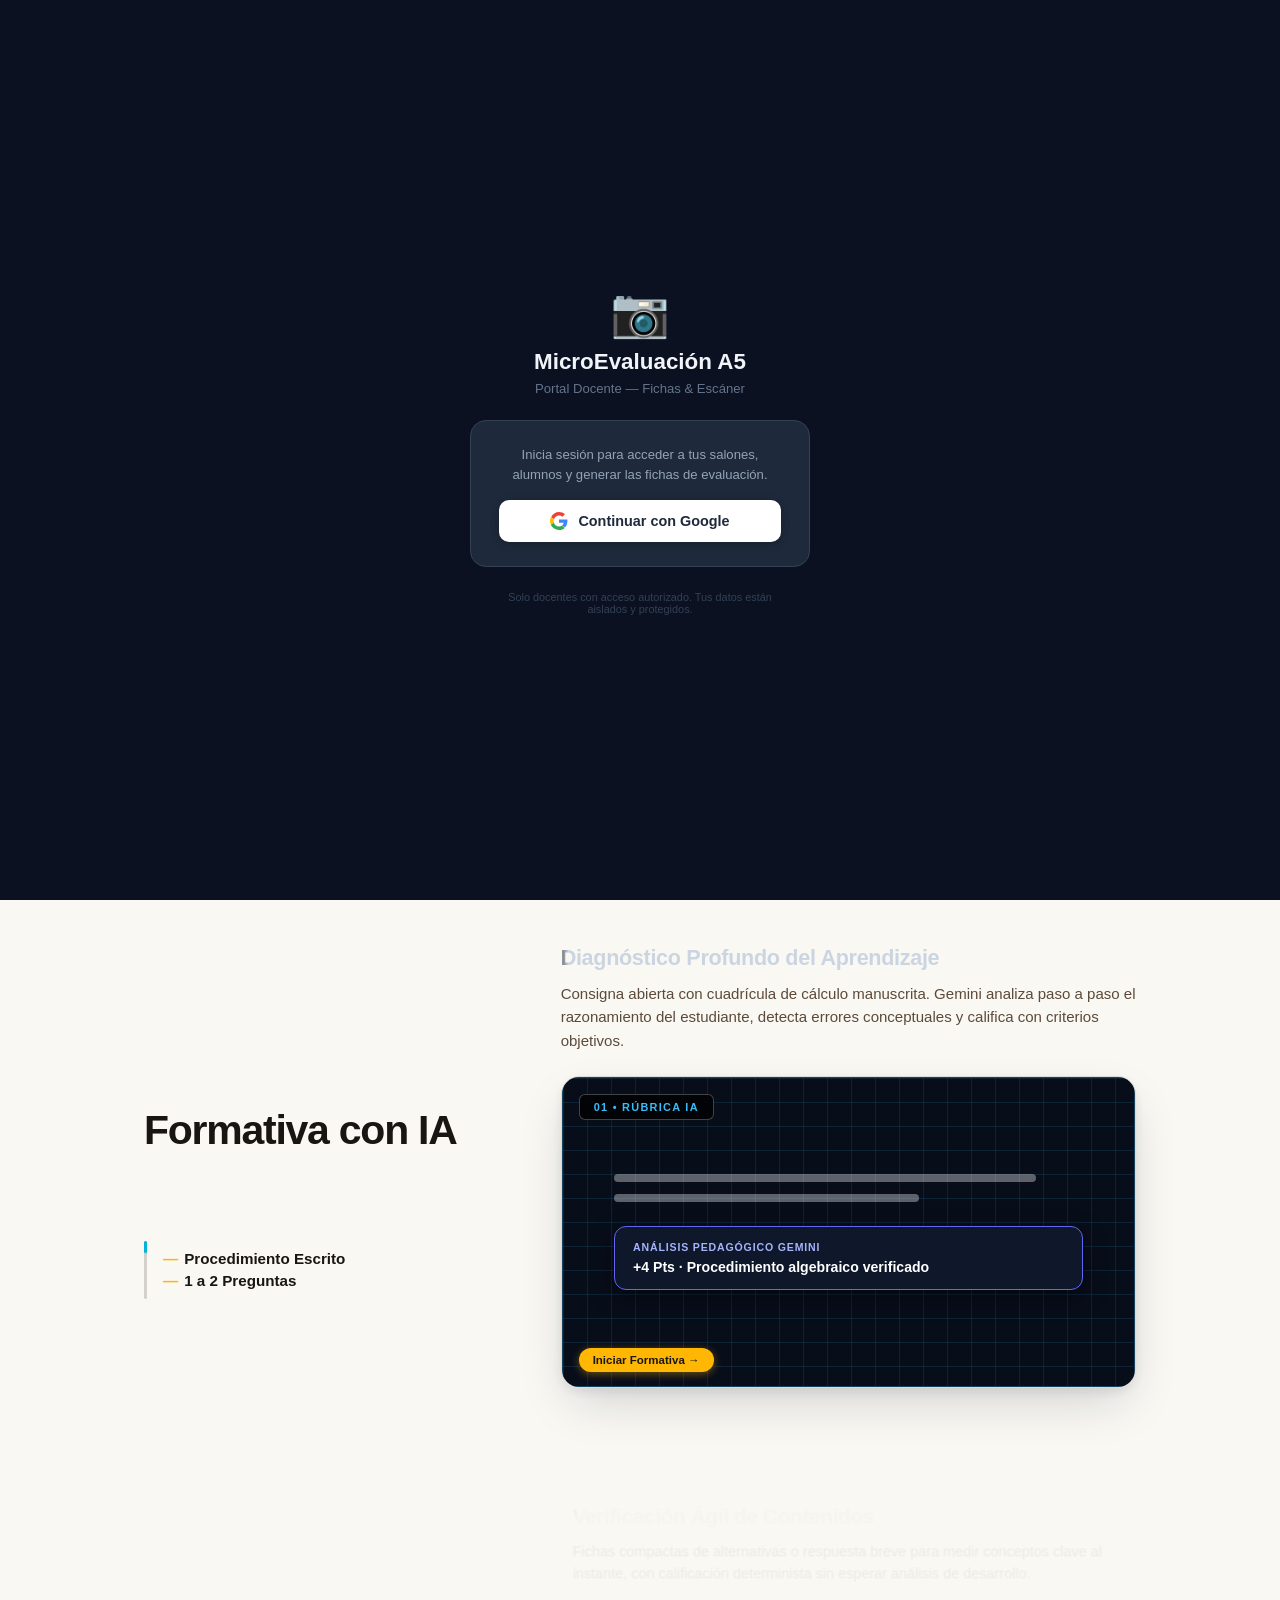
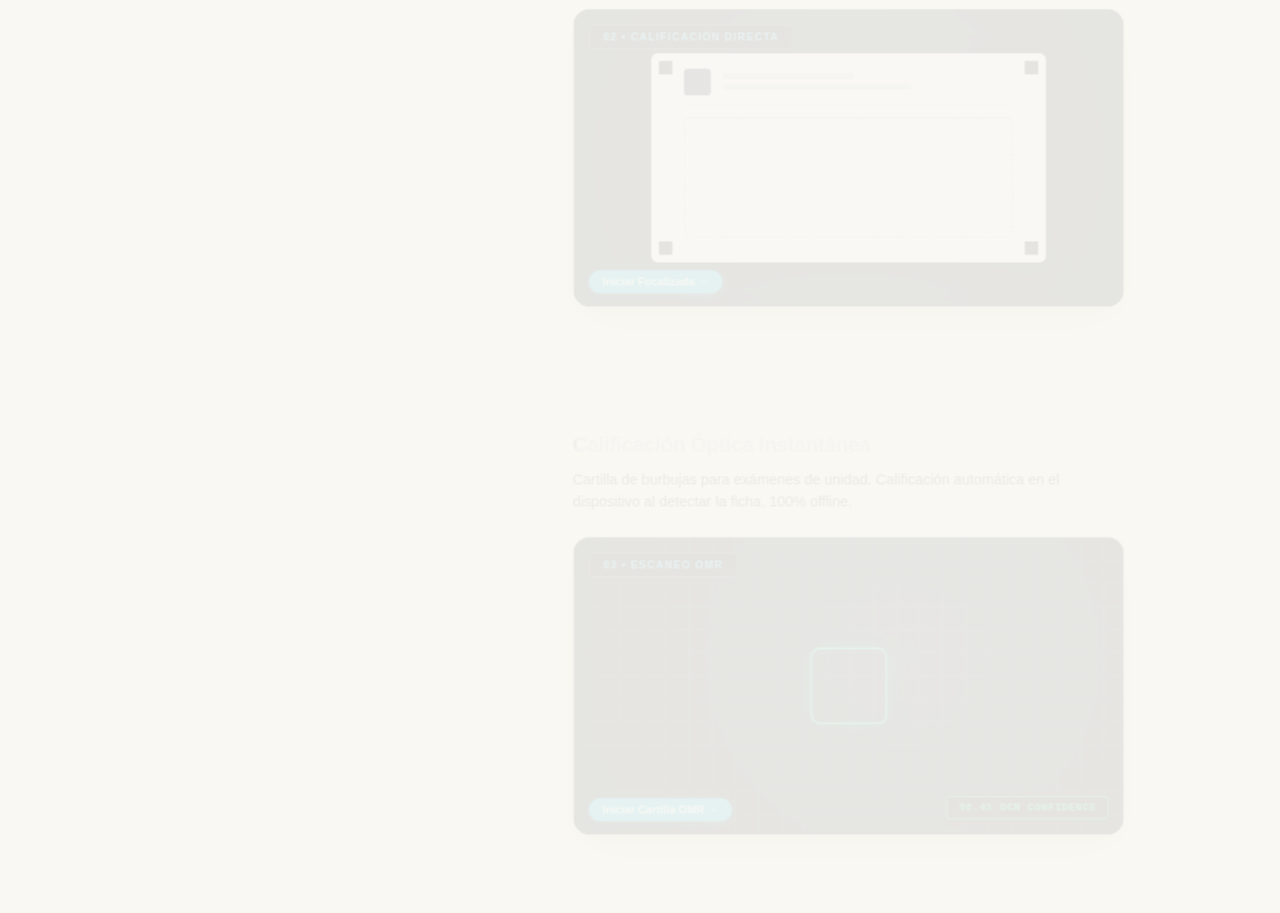
==== commit 21627dea: "Add files via upload" ====
--- a/index.html
+++ b/index.html
@@ -135,6 +135,17 @@
             </svg>
           </div>
           <span id="hub-saved-sessions-badge" class="nav-count-badge" style="display:none;">0/8</span>
+        </button>
+
+        <button type="button" class="topbar-nav-btn" onclick="openAulaVivoModal()" title="Aula en Vivo (Tablets y Proyector)"
+          aria-label="Aula en Vivo">
+          <div class="strip-card-icon" style="background:rgba(2,132,199,0.12); color:#0284C7; border:1px solid rgba(2,132,199,0.25);">
+            <svg width="19" height="19" viewBox="0 0 24 24" fill="none" stroke="currentColor" stroke-width="2.2">
+              <rect x="2" y="3" width="20" height="14" rx="2" ry="2"></rect>
+              <line x1="8" y1="21" x2="16" y2="21"></line>
+              <line x1="12" y1="17" x2="12" y2="21"></line>
+            </svg>
+          </div>
         </button>
       </div>
 
@@ -2011,8 +2022,14 @@
 
           <!-- Barra de Información Inferior -->
           <div id="bank-manager-footer-bar"
-            style="padding-top: 12px; border-top: 1px solid #e2e8f0; display: flex; justify-content: space-between; align-items: center;">
+            style="padding-top: 12px; border-top: 1px solid #e2e8f0; display: flex; justify-content: space-between; align-items: center; flex-wrap: wrap; gap: 8px;">
             <span id="bank-manager-summary-text" style="font-size: 0.78rem; color: #64748b; font-weight: 600;"></span>
+            <button type="button" id="btn-export-aula-exam" onclick="exportBankToAulaExam()"
+              title="Descarga las preguntas de este grado en un archivo .aulaexam para usarlas offline en Aula en Vivo con tablets y proyector"
+              style="background:#0F172A; border:1.5px solid #0284C7; color:#38BDF8; border-radius:8px; padding:6px 12px; font-size:0.75rem; font-weight:800; cursor:pointer; display:inline-flex; align-items:center; gap:6px; transition:all 0.15s ease;">
+              <span>📱</span>
+              <span>Exportar para Aula en Vivo (.aulaexam)</span>
+            </button>
           </div>
 
         </div>
@@ -2212,6 +2229,8 @@
   <script src="modals-bank.js"></script>
   <!-- Gestor de Membresías y Licencias PRO (Perú Yape) -->
   <script src="license-pro-manager.js"></script>
+  <!-- Puente de Interoperabilidad con Aula en Vivo (Offline) -->
+  <script src="aula-bridge.js"></script>
 </body>
 
 </html>
